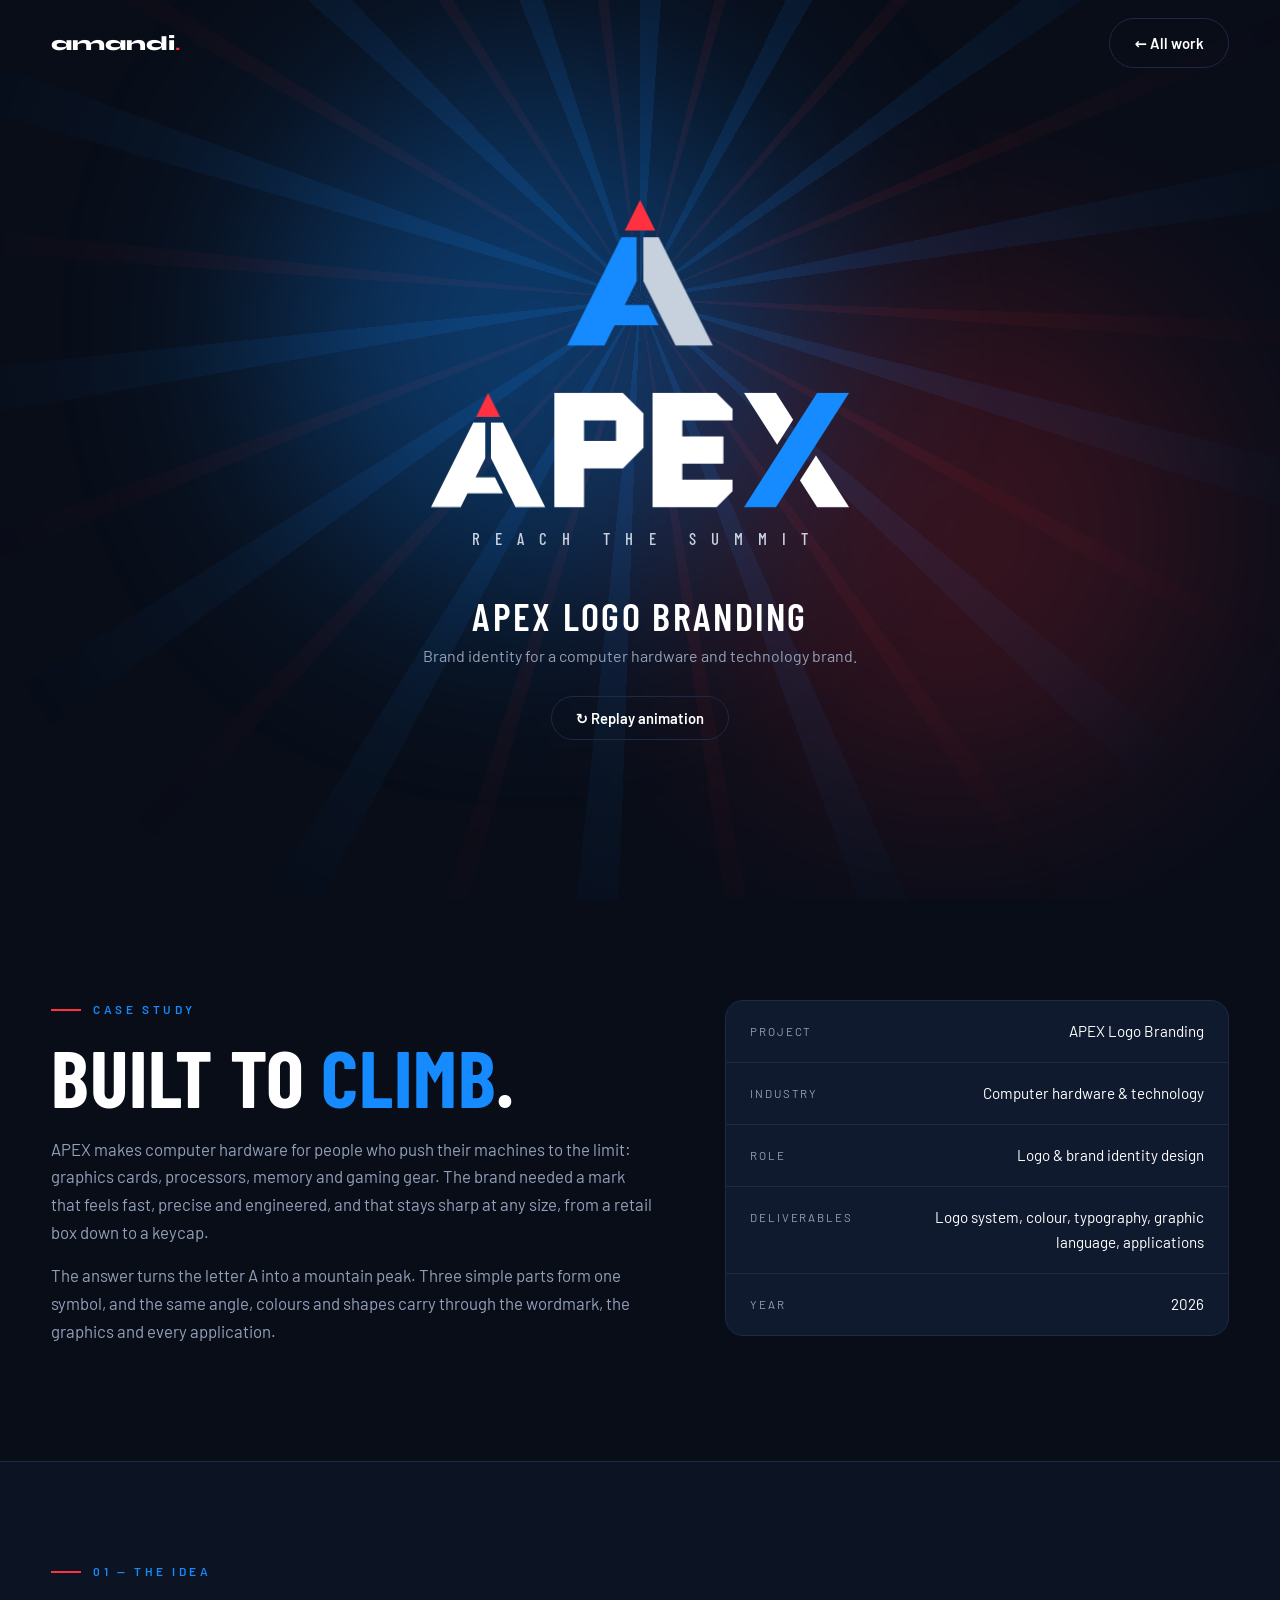
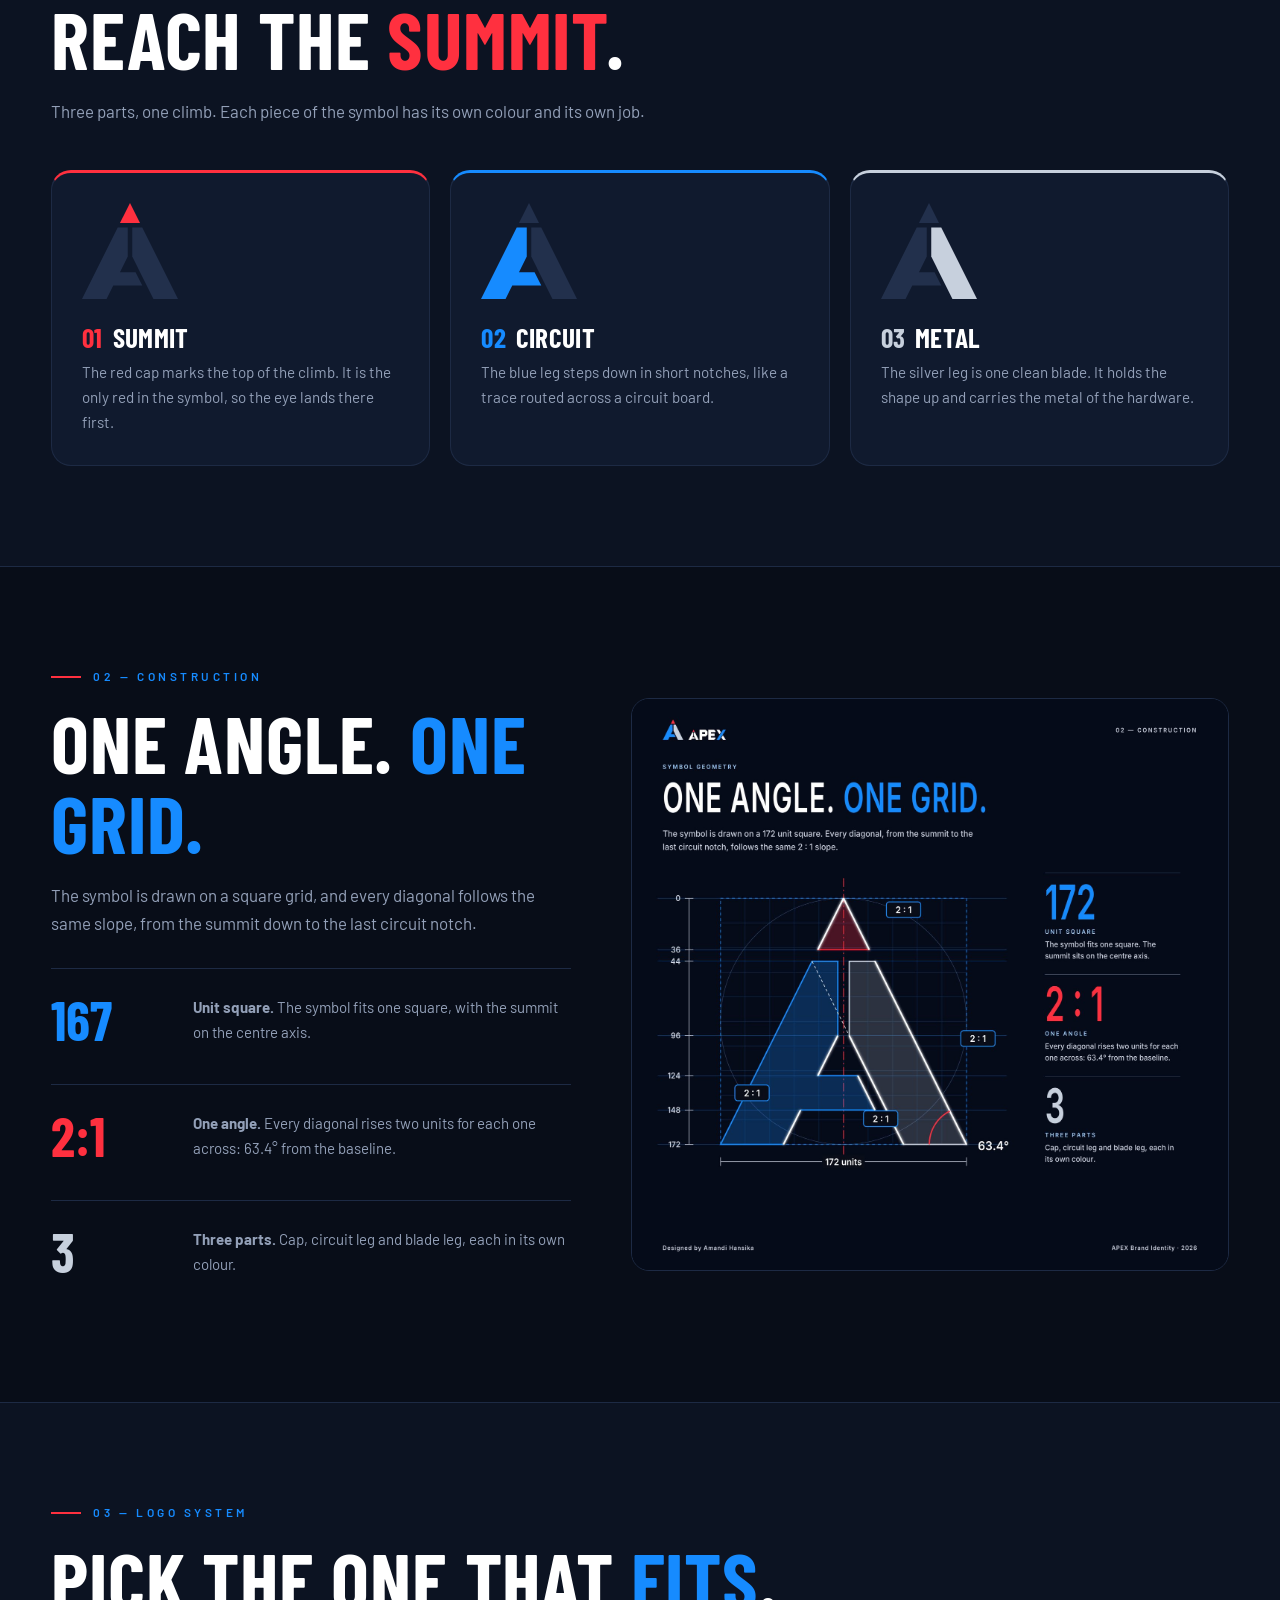
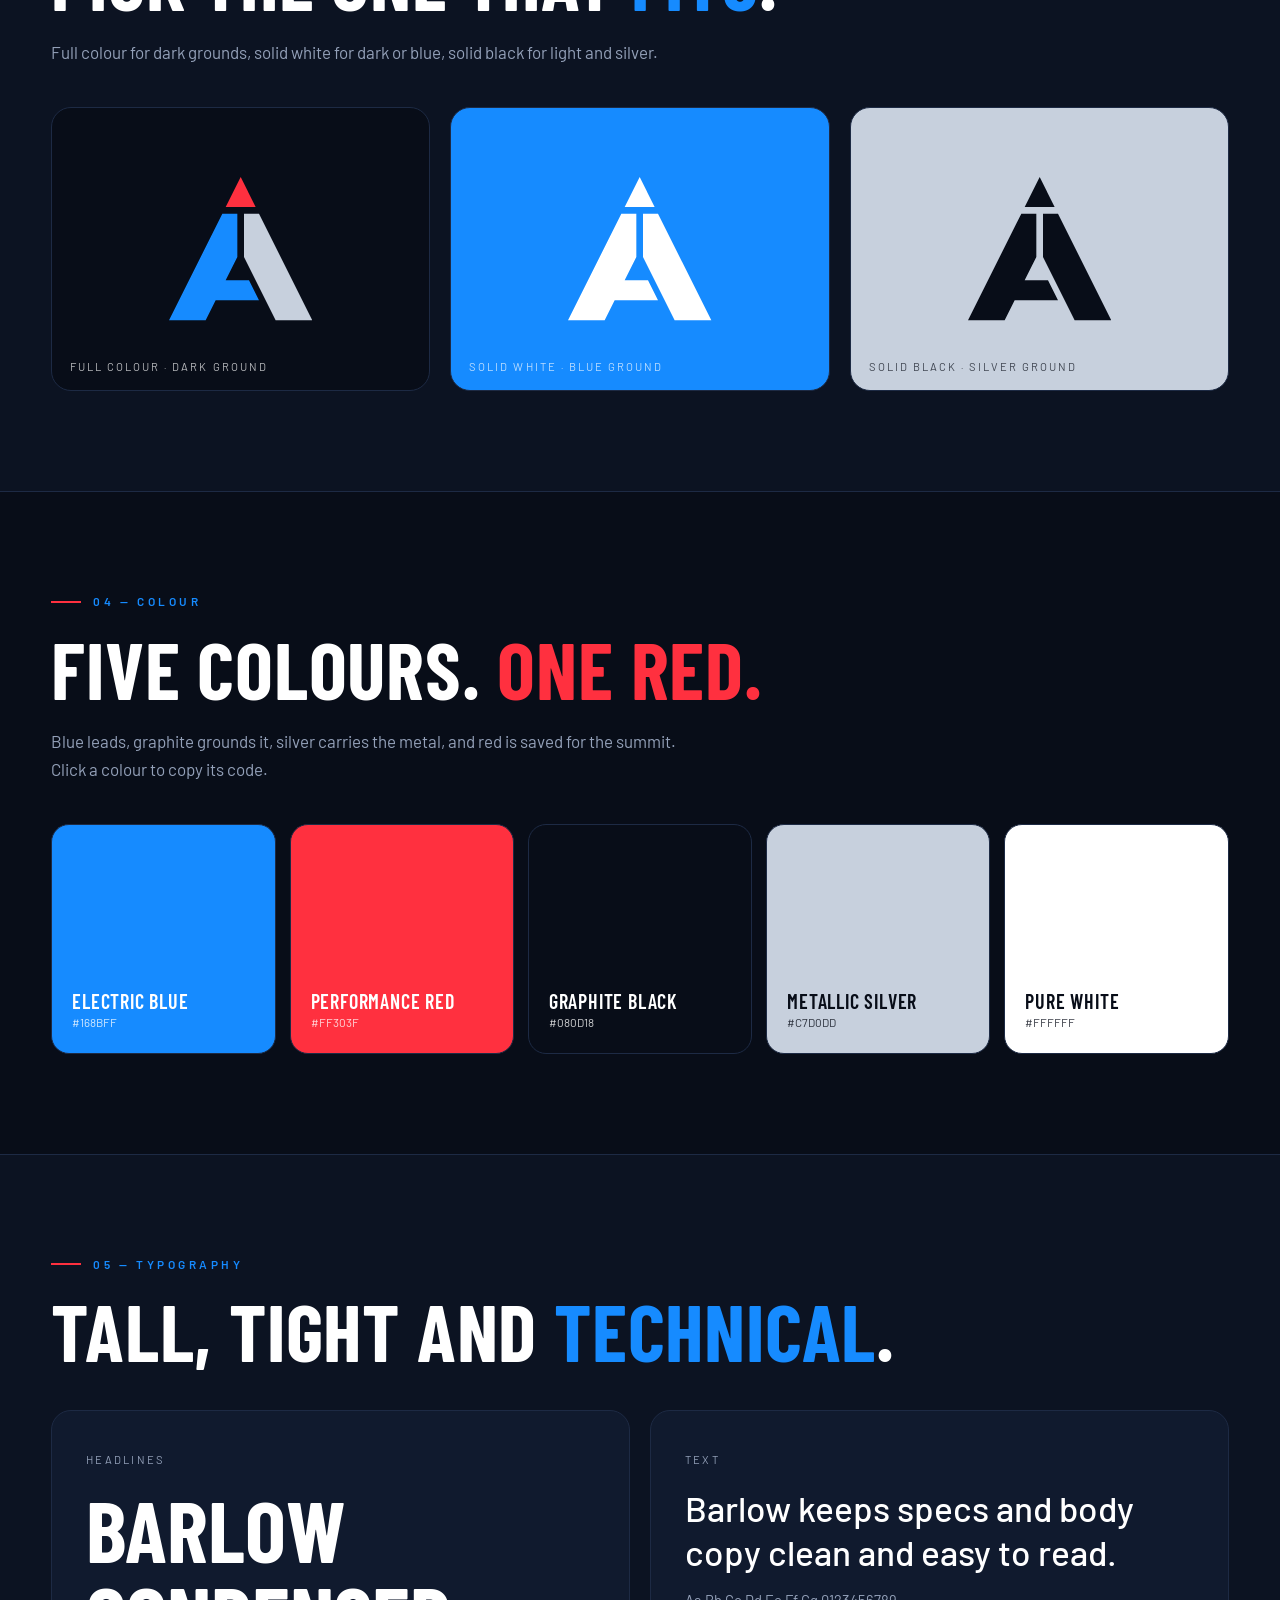
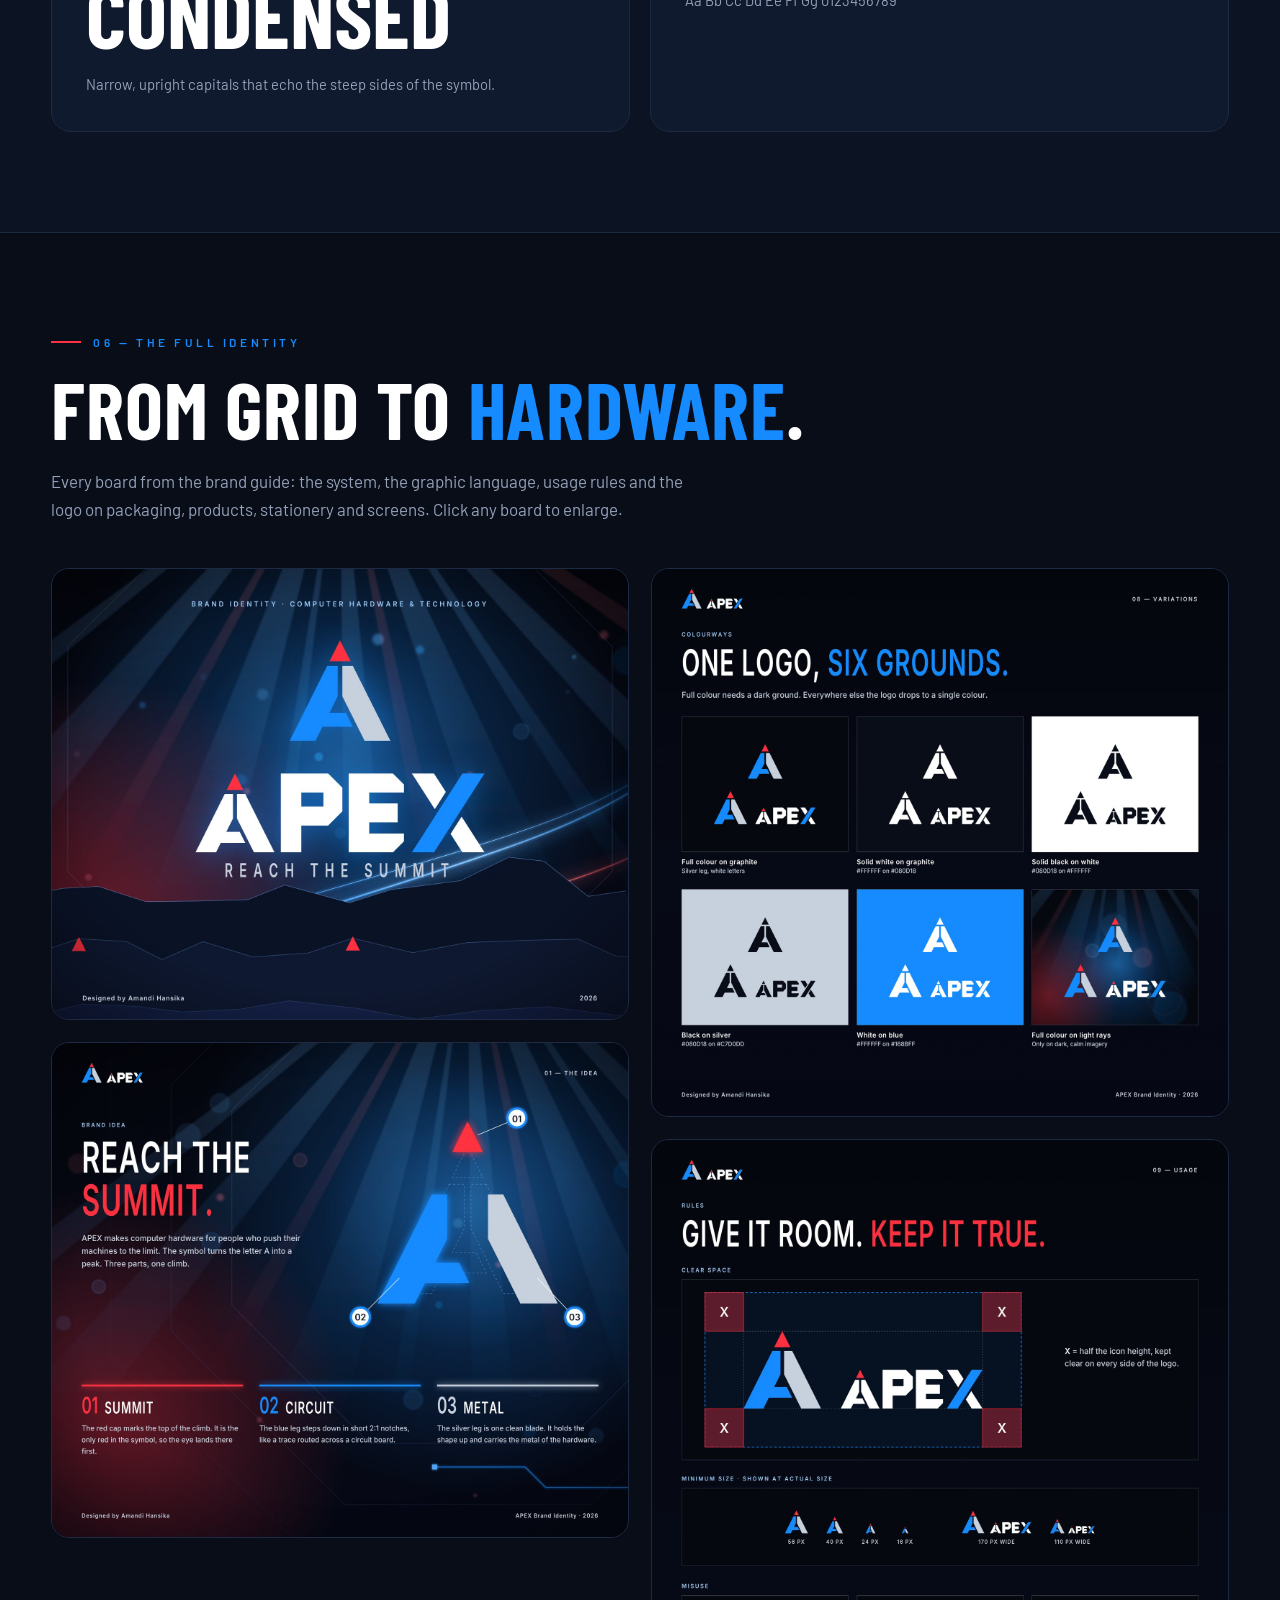
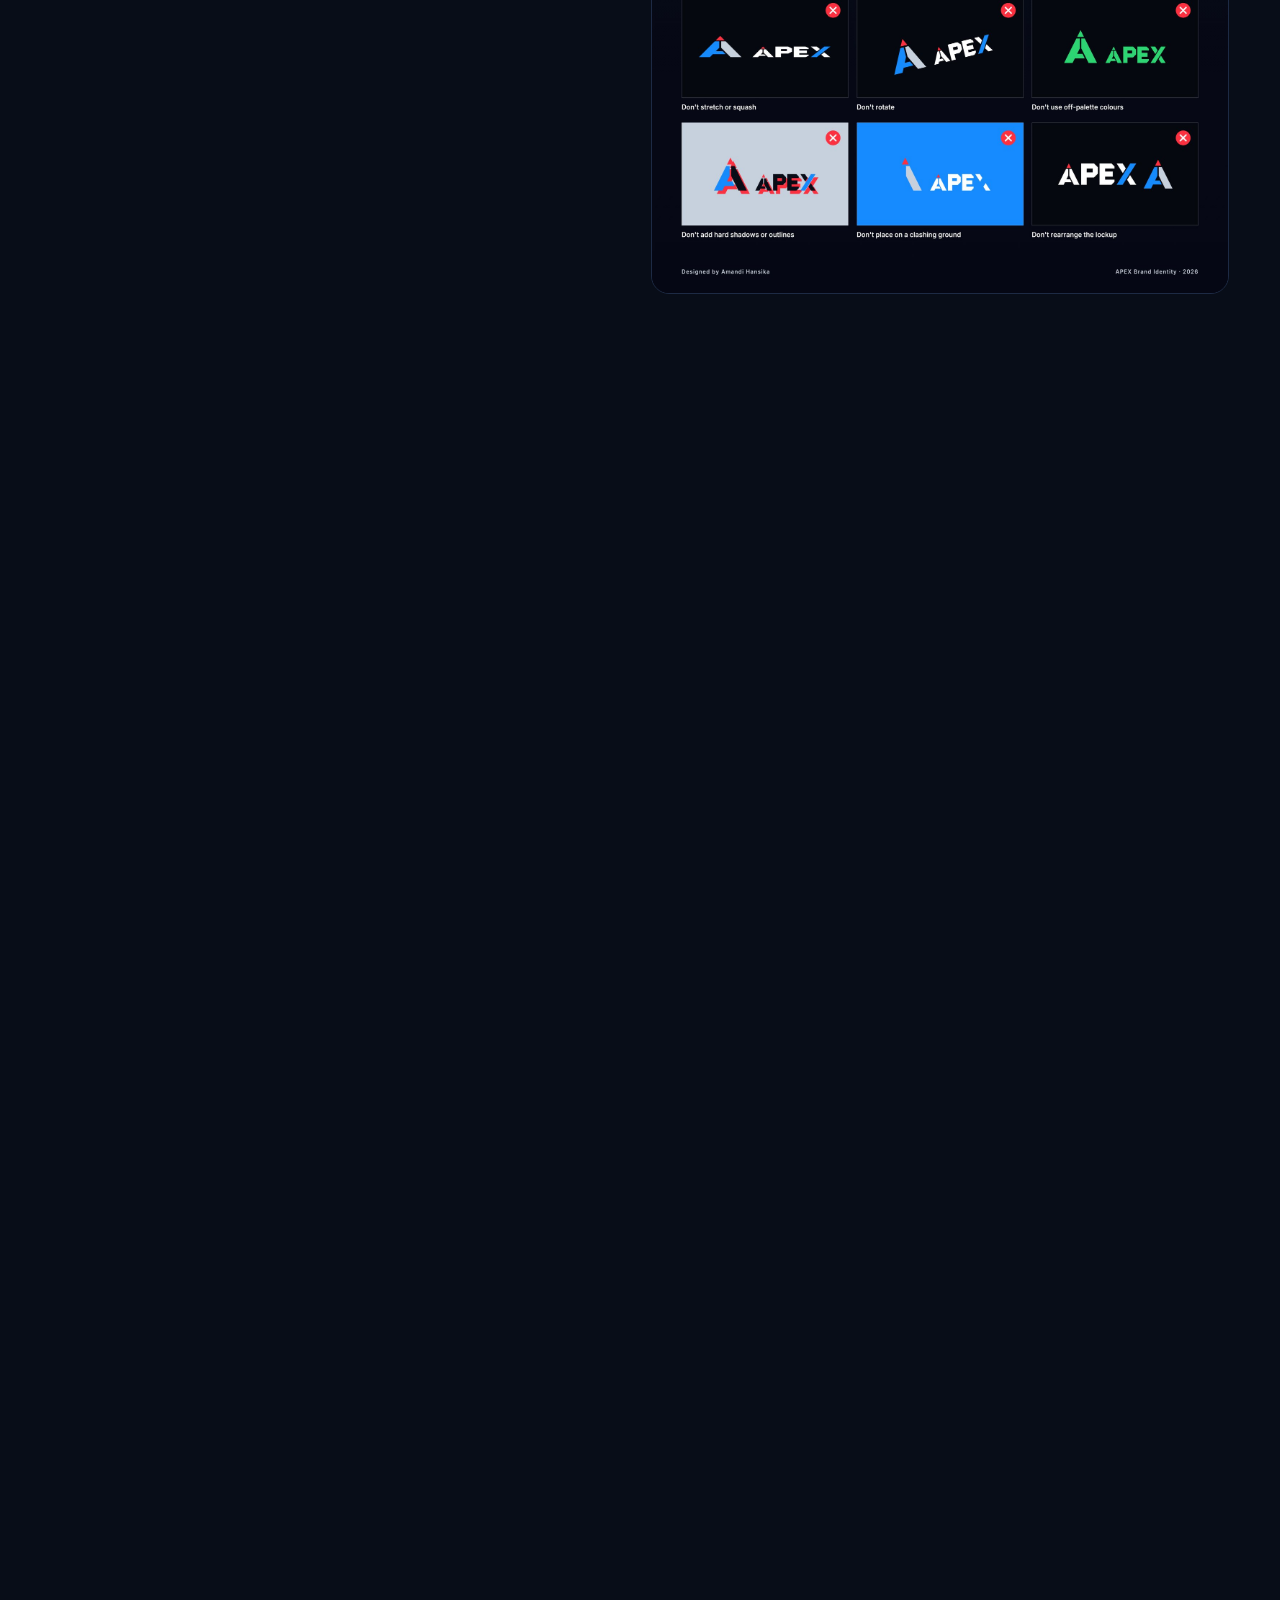
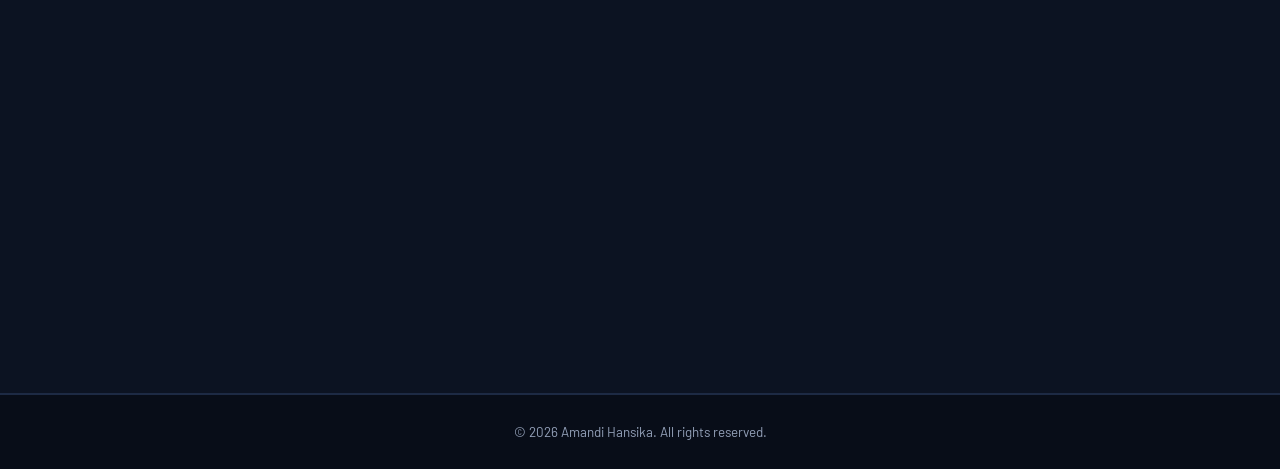
==== apex.html @ 42a1e065 "Add portfolio site with APEX Logo Branding case study Co-Authored-By: Claude Fable 5.2 <noreply@anth" ====
<!DOCTYPE html>
<html lang="en">
<head>
<meta charset="utf-8">
<meta name="viewport" content="width=device-width, initial-scale=1">
<title>APEX Logo Branding — Case Study | Amandi Hansika</title>
<meta name="description" content="Case study: APEX logo and brand identity for a computer hardware and technology brand, designed by Amandi Hansika.">
<link rel="preconnect" href="https://fonts.googleapis.com">
<link rel="preconnect" href="https://fonts.gstatic.com" crossorigin>
<link href="https://fonts.googleapis.com/css2?family=Barlow+Condensed:wght@500;600;700&family=Barlow:wght@400;500;600&family=Syne:wght@800&display=swap" rel="stylesheet">
<style>
:root{
  --bg:#080D18; --bg2:#0C1322; --card:#101A2E; --line:#1D2A44;
  --text:#FFFFFF; --muted:#93A0B8;
  --blue:#168BFF; --red:#FF303F; --silver:#C7D0DD;
  --display:'Barlow Condensed','Arial Narrow',system-ui,sans-serif;
  --body:'Barlow',system-ui,-apple-system,'Segoe UI',sans-serif;
}
*{box-sizing:border-box;margin:0;padding:0}
html{scroll-behavior:smooth}
body{background:var(--bg);color:var(--text);font-family:var(--body);line-height:1.65;overflow-x:hidden;-webkit-font-smoothing:antialiased}
a{color:inherit;text-decoration:none}
img{max-width:100%;display:block}
::selection{background:var(--blue);color:#fff}
.wrap{width:min(1180px,92%);margin-inline:auto}
section{padding:100px 0;position:relative}
h1,h2,h3{font-family:var(--display);line-height:1;text-transform:uppercase;letter-spacing:.01em;font-weight:700}
h2{font-size:clamp(2.6rem,6.4vw,5rem);margin-bottom:20px}
h2 b{color:var(--blue);font-weight:700} h2 b.r{color:var(--red)}
.eyebrow{font-size:.74rem;letter-spacing:.3em;text-transform:uppercase;color:var(--blue);font-weight:600;margin-bottom:16px;display:flex;gap:12px;align-items:center}
.eyebrow::before{content:"";width:30px;height:2px;background:var(--red)}
.lead{color:var(--muted);max-width:640px;font-size:1.06rem}
.rv{opacity:0;transform:translateY(44px);transition:opacity .9s ease,transform .9s cubic-bezier(.2,.8,.2,1)}
.rv.in{opacity:1;transform:none}

/* nav */
nav{position:fixed;top:0;left:0;right:0;z-index:50;padding:18px 0;transition:background .3s,border-color .3s;border-bottom:1px solid transparent}
nav.scrolled{background:rgba(8,13,24,.78);backdrop-filter:blur(14px);border-color:var(--line)}
nav .wrap{display:flex;justify-content:space-between;align-items:center}
.logo{font-family:'Syne',var(--display);font-weight:800;font-size:1.25rem}
.logo b{color:var(--red)}
.btn{display:inline-flex;align-items:center;gap:10px;padding:12px 24px;border-radius:999px;font-weight:600;font-size:.92rem;border:1px solid var(--line);transition:transform .25s,border-color .25s,background .25s;cursor:pointer;background:none;color:var(--text);font-family:inherit}
.btn:hover{transform:translateY(-3px);border-color:var(--blue)}
.btn.primary{background:var(--blue);border-color:var(--blue)}
#progress{position:fixed;top:0;left:0;height:3px;width:0;background:linear-gradient(90deg,var(--blue),var(--red));z-index:60}

/* hero */
.hero{position:relative;min-height:100vh;display:grid;place-items:center;text-align:center;overflow:hidden;padding:120px 0 80px}
.rays{position:absolute;inset:-20%;background:repeating-conic-gradient(from 0deg at 50% 38%,rgba(22,139,255,.16) 0deg 4deg,transparent 4deg 14deg,rgba(255,48,63,.10) 14deg 16deg,transparent 16deg 26deg);mask-image:radial-gradient(circle at 50% 38%,#000 0,transparent 62%);-webkit-mask-image:radial-gradient(circle at 50% 38%,#000 0,transparent 62%);animation:spin 90s linear infinite;transform-origin:50% 38%}
@keyframes spin{to{transform:rotate(360deg)}}
.glow{position:absolute;width:520px;height:520px;border-radius:50%;filter:blur(110px);opacity:.35}
.g1{background:var(--blue);top:8%;left:50%;transform:translateX(-70%)} .g2{background:var(--red);top:30%;left:50%;transform:translateX(10%);opacity:.18}
.hero .wrap{position:relative;z-index:2}
#logo{width:min(440px,78vw);height:auto;margin:0 auto 10px;overflow:visible;display:block}
#logo *{transform-box:fill-box}
.play .leg-b{animation:rise 1s cubic-bezier(.2,.8,.2,1) .15s both;transform-origin:50% 100%}
.play .leg-s{animation:rise 1s cubic-bezier(.2,.8,.2,1) .4s both;transform-origin:50% 100%}
.play .cap{animation:drop .9s cubic-bezier(.3,1.5,.5,1) 1.1s both,pulse 2.4s ease-in-out 2.4s infinite;transform-origin:50% 50%}
.play .ltr{animation:letter .7s cubic-bezier(.2,.8,.2,1) both}
.play .slash{animation:slash .7s cubic-bezier(.2,.8,.2,1) 2.3s both;transform-origin:50% 100%}
.play .wcap{animation:drop .7s cubic-bezier(.3,1.5,.5,1) 2.45s both;transform-origin:50% 50%}
@keyframes rise{from{transform:scaleY(0);opacity:0}to{transform:none;opacity:1}}
@keyframes drop{from{transform:translateY(-90px) scale(.3);opacity:0}to{transform:none;opacity:1}}
@keyframes pulse{50%{filter:drop-shadow(0 0 14px rgba(255,48,63,.95))}}
@keyframes letter{from{transform:translateY(46px);opacity:0}to{transform:none;opacity:1}}
@keyframes slash{from{transform:scaleY(0);opacity:0}to{transform:none;opacity:1}}
.tagline{font-family:var(--display);font-weight:500;letter-spacing:.9em;text-transform:uppercase;color:var(--silver);font-size:clamp(.8rem,1.6vw,1.05rem);opacity:0;margin:18px 0 44px;padding-left:.9em}
.play ~ .tagline{animation:tag 1.4s ease 2.7s both}
@keyframes tag{from{opacity:0;letter-spacing:.2em}to{opacity:1;letter-spacing:.9em}}
.hero h1{font-size:clamp(1.6rem,3.4vw,2.4rem);font-weight:600;letter-spacing:.06em}
.hero p{color:var(--muted);margin:8px auto 26px;max-width:520px}

/* overview */
.over{display:grid;grid-template-columns:1.2fr 1fr;gap:70px;align-items:start}
.over p{color:var(--muted);margin-bottom:16px;font-size:1.05rem}
.meta{border:1px solid var(--line);border-radius:18px;background:var(--card);overflow:hidden}
.meta div{display:flex;justify-content:space-between;gap:20px;padding:18px 24px;border-bottom:1px solid var(--line);font-size:.95rem}
.meta div:last-child{border:0}
.meta span:first-child{color:var(--muted);text-transform:uppercase;letter-spacing:.16em;font-size:.72rem;padding-top:3px}
.meta span:last-child{text-align:right}

/* idea */
.band{background:var(--bg2);border-block:1px solid var(--line)}
.three{display:grid;grid-template-columns:repeat(3,1fr);gap:20px;margin-top:44px}
.part{padding:30px;border-radius:20px;border:1px solid var(--line);background:var(--card);border-top:3px solid var(--c);transition:transform .35s}
.part:hover{transform:translateY(-8px)}
.part svg{width:96px;height:96px;margin-bottom:18px}
.part svg path{fill:#22304C;transition:fill .4s}
.part svg path.hot{fill:var(--c)}
.part:hover svg path.hot{filter:drop-shadow(0 0 10px var(--c))}
.part h3{font-size:1.7rem;margin-bottom:8px}
.part h3 i{font-style:normal;color:var(--c);margin-right:10px}
.part p{color:var(--muted);font-size:.95rem}

/* construction */
.split{display:grid;grid-template-columns:1fr 1.15fr;gap:60px;align-items:center}
.nums{display:grid;gap:14px;margin-top:30px}
.num{display:flex;gap:22px;align-items:center;padding:18px 0;border-top:1px solid var(--line)}
.num b{font:700 3.4rem var(--display);min-width:120px;color:var(--blue)}
.num:nth-child(2) b{color:var(--red)} .num:nth-child(3) b{color:var(--silver)}
.num span{color:var(--muted);font-size:.94rem}
.shot{border-radius:18px;overflow:hidden;border:1px solid var(--line);cursor:zoom-in;background:var(--card)}
.shot img{width:100%;transition:transform .8s cubic-bezier(.2,.8,.2,1)}
.shot:hover img{transform:scale(1.04)}

/* colour */
.swatches{display:grid;grid-template-columns:repeat(5,1fr);gap:14px;margin-top:40px}
.sw{border-radius:18px;height:230px;padding:20px;display:flex;flex-direction:column;justify-content:flex-end;cursor:pointer;border:1px solid var(--line);transition:transform .35s,flex .35s;font-size:.88rem;position:relative}
.sw:hover{transform:translateY(-10px)}
.sw b{font:600 1.25rem var(--display);text-transform:uppercase;letter-spacing:.04em}
.sw small{opacity:.8}
.sw em{position:absolute;top:16px;right:16px;font-style:normal;font-size:.7rem;letter-spacing:.14em;text-transform:uppercase;opacity:0;transition:opacity .25s}
.sw:hover em{opacity:.85}

/* type */
.type{display:grid;grid-template-columns:1fr 1fr;gap:20px;margin-top:40px}
.tcard{padding:34px;border:1px solid var(--line);border-radius:20px;background:var(--card)}
.tcard small{color:var(--muted);letter-spacing:.2em;text-transform:uppercase;font-size:.7rem}
.tcard .big{font:700 clamp(3rem,7vw,5.4rem)/1 var(--display);text-transform:uppercase;margin:14px 0}
.tcard .big2{font:500 clamp(1.5rem,3vw,2.2rem)/1.25 var(--body);margin:14px 0}
.tcard p{color:var(--muted);font-size:.92rem}

/* lockups */
.locks{display:grid;grid-template-columns:repeat(3,1fr);gap:20px;margin-top:40px}
.lock{border-radius:20px;aspect-ratio:4/3;display:grid;place-items:center;border:1px solid var(--line);position:relative;overflow:hidden}
.lock svg{width:58%;transition:transform .5s cubic-bezier(.2,.8,.2,1)}
.lock:hover svg{transform:scale(1.1)}
.lock span{position:absolute;left:18px;bottom:14px;font-size:.7rem;letter-spacing:.18em;text-transform:uppercase;opacity:.7}

/* boards */
.boards{columns:2;column-gap:22px;margin-top:44px}
.boards .shot{break-inside:avoid;margin-bottom:22px;position:relative}
.boards .shot span{position:absolute;left:14px;top:14px;background:rgba(8,13,24,.8);backdrop-filter:blur(6px);padding:6px 12px;border-radius:99px;font-size:.68rem;letter-spacing:.16em;text-transform:uppercase;opacity:0;transition:opacity .3s}
.boards .shot:hover span{opacity:1}

/* next */
.next{text-align:center}
.next h2{font-size:clamp(3rem,9vw,7rem)}
footer{border-top:1px solid var(--line);padding:26px 0;color:var(--muted);font-size:.84rem;text-align:center}

#lb{position:fixed;inset:0;background:rgba(4,7,14,.95);z-index:80;display:none;overflow:auto;padding:70px 4vw 40px;cursor:zoom-out}
#lb.open{display:block;animation:fade .3s}
@keyframes fade{from{opacity:0}}
#lb img{margin:0 auto;max-width:min(1300px,100%);border-radius:12px}
#lb button{position:fixed;top:18px;right:26px;font-size:2rem;background:none;border:0;color:#fff;cursor:pointer}

@media (max-width:900px){
  section{padding:76px 0}
  .over,.split{grid-template-columns:1fr;gap:40px}
  .three,.locks{grid-template-columns:1fr}
  .swatches{grid-template-columns:repeat(2,1fr)} .sw{height:150px}
  .type{grid-template-columns:1fr}
  .boards{columns:1}
}
@media (prefers-reduced-motion:reduce){
  *,*::before,*::after{animation:none!important;transition:none!important}
  .rv,.tagline{opacity:1;transform:none}
}
</style>
</head>
<body>
<div id="progress"></div>
<nav id="nav"><div class="wrap">
  <a href="index.html" class="logo">amandi<b>.</b></a>
  <a href="index.html#work" class="btn">← All work</a>
</div></nav>

<header class="hero">
  <div class="rays"></div><div class="glow g1"></div><div class="glow g2"></div>
  <div class="wrap">
    <svg id="logo" class="play" viewBox="0 0 520 363" role="img" aria-label="APEX logo">
      <g transform="translate(160 -14)">
        <path class="leg-b" fill="#168BFF" d="M78 58 L96 58 L96 110 L82 138 L110 138 L122 162 L70 162 L58 186 L14 186 Z"/>
        <path class="leg-s" fill="#C7D0DD" d="M122 58 L104 58 L104 110 L142 186 L186 186 Z"/>
        <path class="cap" fill="#FF303F" d="M100 14 L118 50 L82 50 Z"/>
      </g>
      <g transform="translate(12.95 228) scale(1.35)" fill="#fff">
        <path class="ltr" style="animation-delay:1.6s" d="M37 26 L47.5 26 L47.5 57 L39 74 L56 74 L63 88 L32 88 L26 100 L0 100 Z M63 26 L52.5 26 L52.5 57 L74 100 L100 100 Z"/>
        <path class="ltr" style="animation-delay:1.75s" fill-rule="evenodd" d="M108 0 H168 L186 18 V48 L168 66 H134 V100 H108 Z M134 24 H162 V42 H134 Z"/>
        <path class="ltr" style="animation-delay:1.9s" d="M194 0 H250 L264 14 V24 H220 V38 H256 V62 H220 V76 H264 V86 L250 100 H194 Z"/>
        <path class="ltr" style="animation-delay:2.05s" d="M274 0 H302 L317 23.4 L303 45.3 Z M337 54.7 L366 100 H338 L323 76.6 Z"/>
        <path class="slash" fill="#168BFF" d="M338 0 H366 L302 100 H274 Z"/>
        <path class="wcap" fill="#FF303F" d="M50 0 L60.5 21 L39.5 21 Z"/>
      </g>
    </svg>
    <div class="tagline">Reach the summit</div>
    <h1>APEX Logo Branding</h1>
    <p>Brand identity for a computer hardware and technology brand.</p>
    <button class="btn" id="replay">↻ Replay animation</button>
  </div>
</header>

<section>
  <div class="wrap over">
    <div class="rv">
      <div class="eyebrow">Case study</div>
      <h2>Built to <b>climb</b>.</h2>
      <p>APEX makes computer hardware for people who push their machines to the limit: graphics cards, processors, memory and gaming gear. The brand needed a mark that feels fast, precise and engineered, and that stays sharp at any size, from a retail box down to a keycap.</p>
      <p>The answer turns the letter A into a mountain peak. Three simple parts form one symbol, and the same angle, colours and shapes carry through the wordmark, the graphics and every application.</p>
    </div>
    <div class="meta rv">
      <div><span>Project</span><span>APEX Logo Branding</span></div>
      <div><span>Industry</span><span>Computer hardware &amp; technology</span></div>
      <div><span>Role</span><span>Logo &amp; brand identity design</span></div>
      <div><span>Deliverables</span><span>Logo system, colour, typography, graphic language, applications</span></div>
      <div><span>Year</span><span>2026</span></div>
    </div>
  </div>
</section>

<section class="band">
  <div class="wrap">
    <div class="rv">
      <div class="eyebrow">01 — The idea</div>
      <h2>Reach the <b class="r">summit</b>.</h2>
      <p class="lead">Three parts, one climb. Each piece of the symbol has its own colour and its own job.</p>
    </div>
    <div class="three" id="parts"></div>
  </div>
</section>

<section>
  <div class="wrap split">
    <div class="rv">
      <div class="eyebrow">02 — Construction</div>
      <h2>One angle. <b>One grid.</b></h2>
      <p class="lead">The symbol is drawn on a square grid, and every diagonal follows the same slope, from the summit down to the last circuit notch.</p>
      <div class="nums">
        <div class="num"><b data-count="172">0</b><span><strong>Unit square.</strong> The symbol fits one square, with the summit on the centre axis.</span></div>
        <div class="num"><b>2:1</b><span><strong>One angle.</strong> Every diagonal rises two units for each one across: 63.4° from the baseline.</span></div>
        <div class="num"><b data-count="3">0</b><span><strong>Three parts.</strong> Cap, circuit leg and blade leg, each in its own colour.</span></div>
      </div>
    </div>
    <div class="shot rv"><img src="images/apex/02_construction.jpg" alt="APEX symbol construction grid" loading="lazy"></div>
  </div>
</section>

<section class="band">
  <div class="wrap">
    <div class="rv">
      <div class="eyebrow">03 — Logo system</div>
      <h2>Pick the one that <b>fits</b>.</h2>
      <p class="lead">Full colour for dark grounds, solid white for dark or blue, solid black for light and silver.</p>
    </div>
    <div class="locks" id="locks"></div>
  </div>
</section>

<section>
  <div class="wrap">
    <div class="rv">
      <div class="eyebrow">04 — Colour</div>
      <h2>Five colours. <b class="r">One red.</b></h2>
      <p class="lead">Blue leads, graphite grounds it, silver carries the metal, and red is saved for the summit. Click a colour to copy its code.</p>
    </div>
    <div class="swatches rv" id="sw"></div>
  </div>
</section>

<section class="band">
  <div class="wrap">
    <div class="rv">
      <div class="eyebrow">05 — Typography</div>
      <h2>Tall, tight and <b>technical</b>.</h2>
    </div>
    <div class="type">
      <div class="tcard rv"><small>Headlines</small><div class="big">Barlow Condensed</div><p>Narrow, upright capitals that echo the steep sides of the symbol.</p></div>
      <div class="tcard rv"><small>Text</small><div class="big2">Barlow keeps specs and body copy clean and easy to read.</div><p>Aa Bb Cc Dd Ee Ff Gg 0123456789</p></div>
    </div>
  </div>
</section>

<section>
  <div class="wrap">
    <div class="rv">
      <div class="eyebrow">06 — The full identity</div>
      <h2>From grid to <b>hardware</b>.</h2>
      <p class="lead">Every board from the brand guide: the system, the graphic language, usage rules and the logo on packaging, products, stationery and screens. Click any board to enlarge.</p>
    </div>
    <div class="boards" id="boards"></div>
  </div>
</section>

<section class="next band">
  <div class="wrap rv">
    <div class="eyebrow" style="justify-content:center">Thanks for looking</div>
    <h2>See more <b>work</b>.</h2>
    <a class="btn primary" href="index.html#work" style="margin-top:14px">← Back to all projects</a>
  </div>
</section>
<footer>© <span id="yr"></span> Amandi Hansika. All rights reserved.</footer>

<div id="lb"><button aria-label="Close">×</button><img alt=""></div>

<script>
const $=s=>document.querySelector(s), $$=s=>[...document.querySelectorAll(s)];
const reduce=matchMedia('(prefers-reduced-motion: reduce)').matches;
const CAP="M100 14 L118 50 L82 50 Z", LEGB="M78 58 L96 58 L96 110 L82 138 L110 138 L122 162 L70 162 L58 186 L14 186 Z", LEGS="M122 58 L104 58 L104 110 L142 186 L186 186 Z";
const icon=(a,b,c)=>`<svg viewBox="14 14 172 172"><path fill="${a}" d="${CAP}"/><path fill="${b}" d="${LEGB}"/><path fill="${c}" d="${LEGS}"/></svg>`;

/* replay */
$('#replay').onclick=()=>{const l=$('#logo');l.classList.remove('play');void l.getBoundingClientRect();l.classList.add('play')};

/* idea parts */
const PARTS=[["01","Summit","#FF303F",0,"The red cap marks the top of the climb. It is the only red in the symbol, so the eye lands there first."],
             ["02","Circuit","#168BFF",1,"The blue leg steps down in short notches, like a trace routed across a circuit board."],
             ["03","Metal","#C7D0DD",2,"The silver leg is one clean blade. It holds the shape up and carries the metal of the hardware."]];
$('#parts').innerHTML=PARTS.map(([n,t,c,h,d],i)=>`<div class="part rv" style="--c:${c};transition-delay:${i*100}ms">
  <svg viewBox="14 14 172 172"><path class="${h==0?'hot':''}" d="${CAP}"/><path class="${h==1?'hot':''}" d="${LEGB}"/><path class="${h==2?'hot':''}" d="${LEGS}"/></svg>
  <h3><i>${n}</i>${t}</h3><p>${d}</p></div>`).join('');

/* lockups */
$('#locks').innerHTML=[["#080D18","Full colour · dark ground","#fff",icon("#FF303F","#168BFF","#C7D0DD")],
  ["#168BFF","Solid white · blue ground","#fff",icon("#fff","#fff","#fff")],
  ["#C7D0DD","Solid black · silver ground","#080D18",icon("#080D18","#080D18","#080D18")]]
  .map(([bg,l,fg,s],i)=>`<div class="lock rv" style="background:${bg};color:${fg};transition-delay:${i*100}ms">${s.replace('<svg','<svg style="width:38%"')}<span>${l}</span></div>`).join('');

/* swatches */
const SW=[["Electric Blue","#168BFF","#fff"],["Performance Red","#FF303F","#fff"],["Graphite Black","#080D18","#fff"],["Metallic Silver","#C7D0DD","#080D18"],["Pure White","#FFFFFF","#080D18"]];
$('#sw').innerHTML=SW.map(([n,h,f])=>`<div class="sw" data-hex="${h}" style="background:${h};color:${f}"><em>Copy</em><b>${n}</b><small>${h}</small></div>`).join('');
$$('.sw').forEach(s=>s.onclick=()=>{const e=s.querySelector('em');try{navigator.clipboard.writeText(s.dataset.hex)}catch(_){}e.textContent='Copied';setTimeout(()=>e.textContent='Copy',1200)});

/* boards */
const BOARDS=[["00_cover","Cover"],["01_idea","The idea"],["03_system","Logo system"],["04_wordmark","Wordmark"],["05_colour","Colour"],["06_typography","Typography"],["07_graphics","Graphic language"],["08_variations","Variations"],["09_usage","Usage"],["10_product","On the hardware"],["11_stationery_digital","Stationery & digital"],["sheet","Logo sheet"],["12_closing","Closing"]];
$('#boards').innerHTML=BOARDS.map(([f,t])=>`<div class="shot rv"><span>${t}</span><img src="images/apex/${f}.jpg" alt="APEX brand board: ${t}" loading="lazy"></div>`).join('');

/* lightbox */
const lb=$('#lb');
$$('.shot').forEach(s=>s.onclick=()=>{lb.querySelector('img').src=s.querySelector('img').src;lb.classList.add('open');lb.scrollTop=0});
lb.onclick=()=>lb.classList.remove('open');
addEventListener('keydown',e=>{if(e.key==='Escape')lb.classList.remove('open')});

/* reveal + counters */
const io=new IntersectionObserver(es=>es.forEach(e=>{if(!e.isIntersecting)return;e.target.classList.add('in');
  e.target.querySelectorAll('[data-count]').forEach(b=>{const n=+b.dataset.count;if(reduce){b.textContent=n;return}let s=null;
    requestAnimationFrame(function st(ts){s??=ts;const k=Math.min((ts-s)/1400,1);b.textContent=Math.round(n*(1-Math.pow(1-k,3)));if(k<1)requestAnimationFrame(st)})});
  io.unobserve(e.target)}),{threshold:.12});
$$('.rv').forEach(e=>io.observe(e));

/* nav + progress */
addEventListener('scroll',()=>{$('#nav').classList.toggle('scrolled',scrollY>40);
  $('#progress').style.width=(scrollY/(document.documentElement.scrollHeight-innerHeight)*100)+'%'},{passive:true});
$('#yr').textContent=new Date().getFullYear();
</script>
</body>
</html>
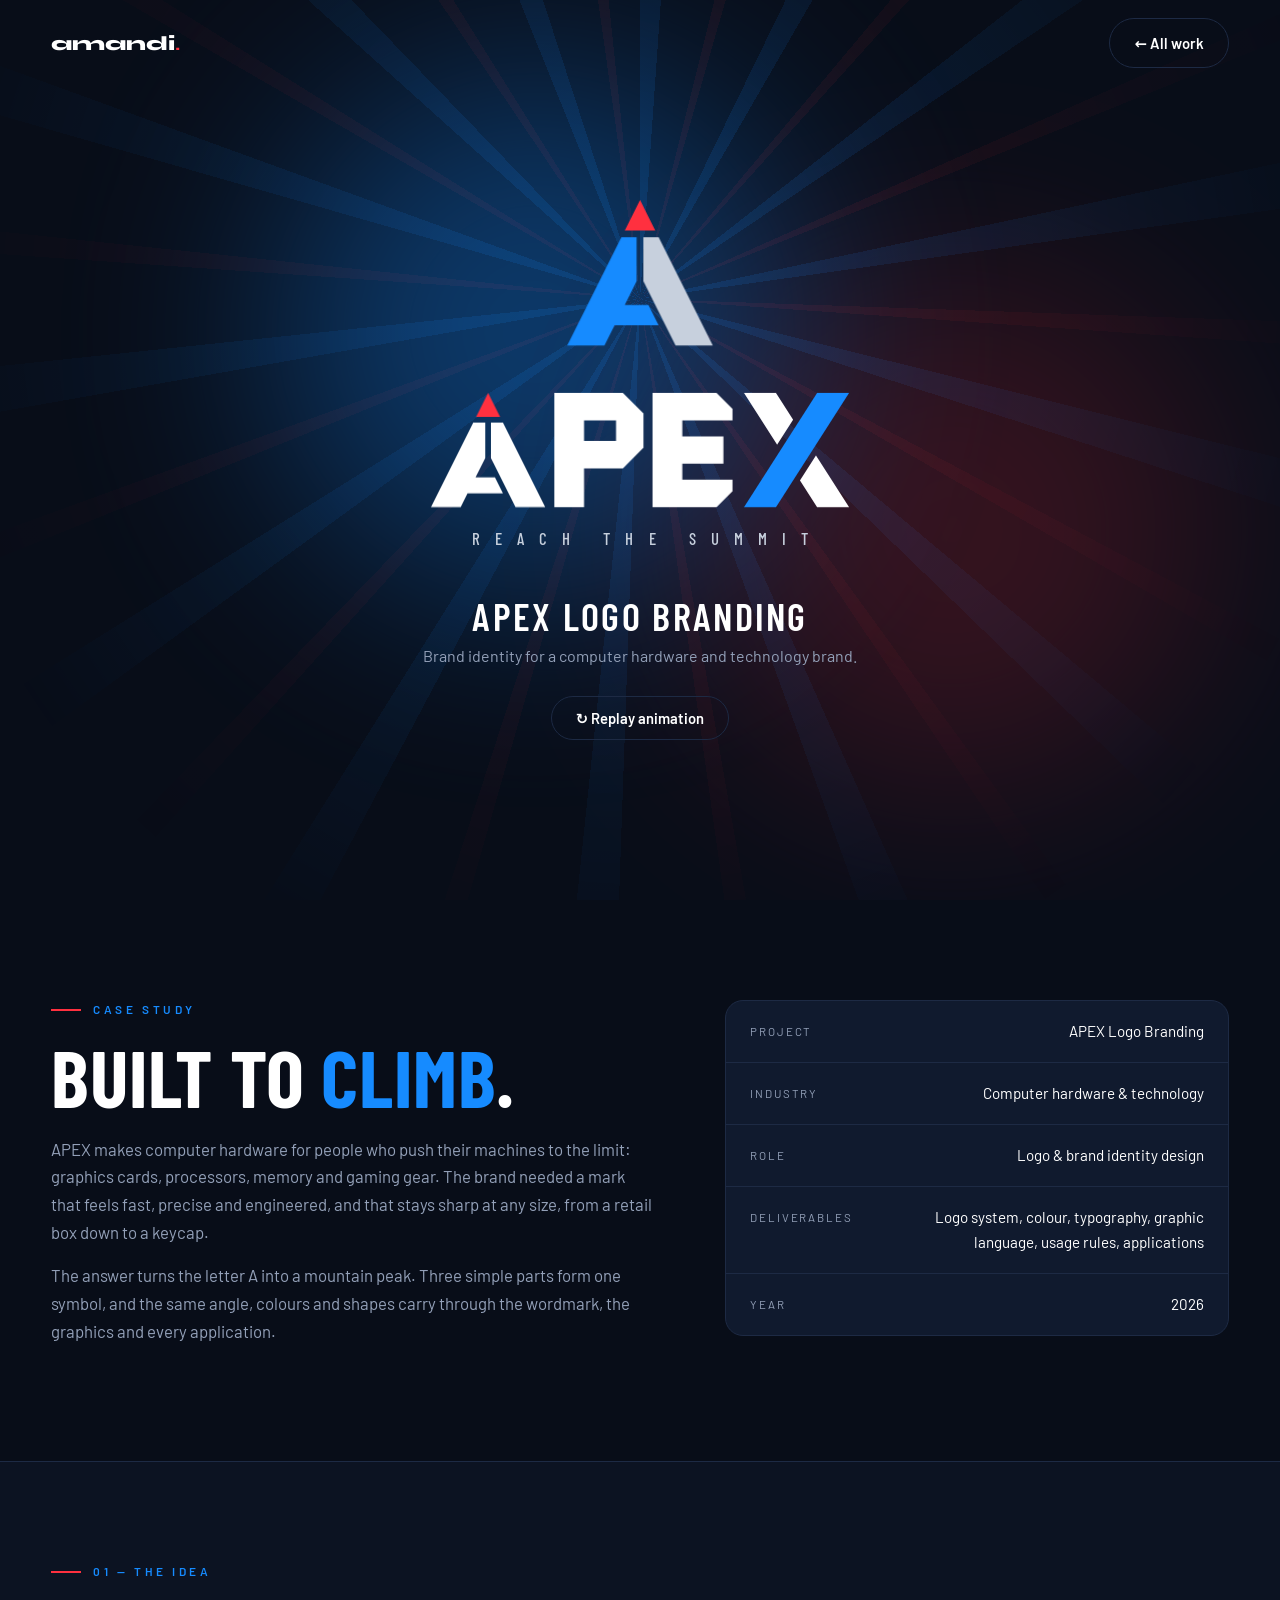
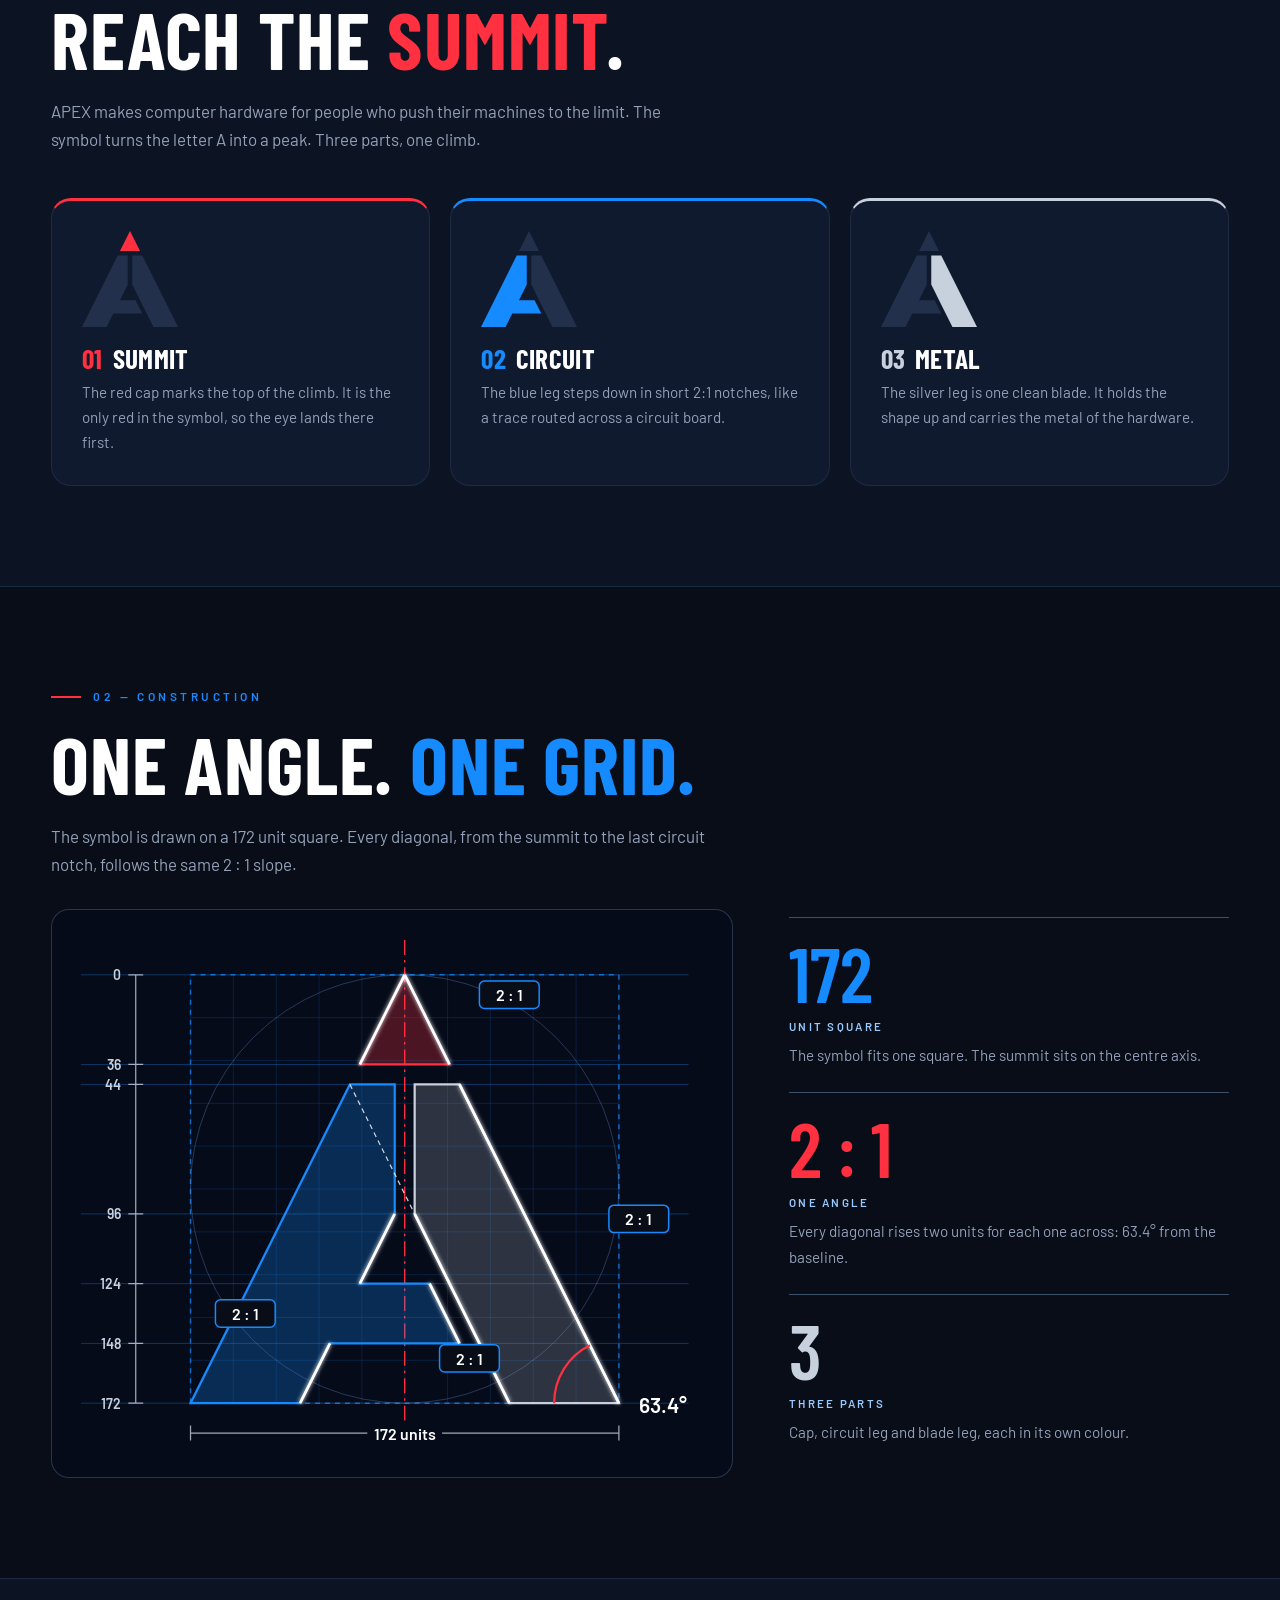
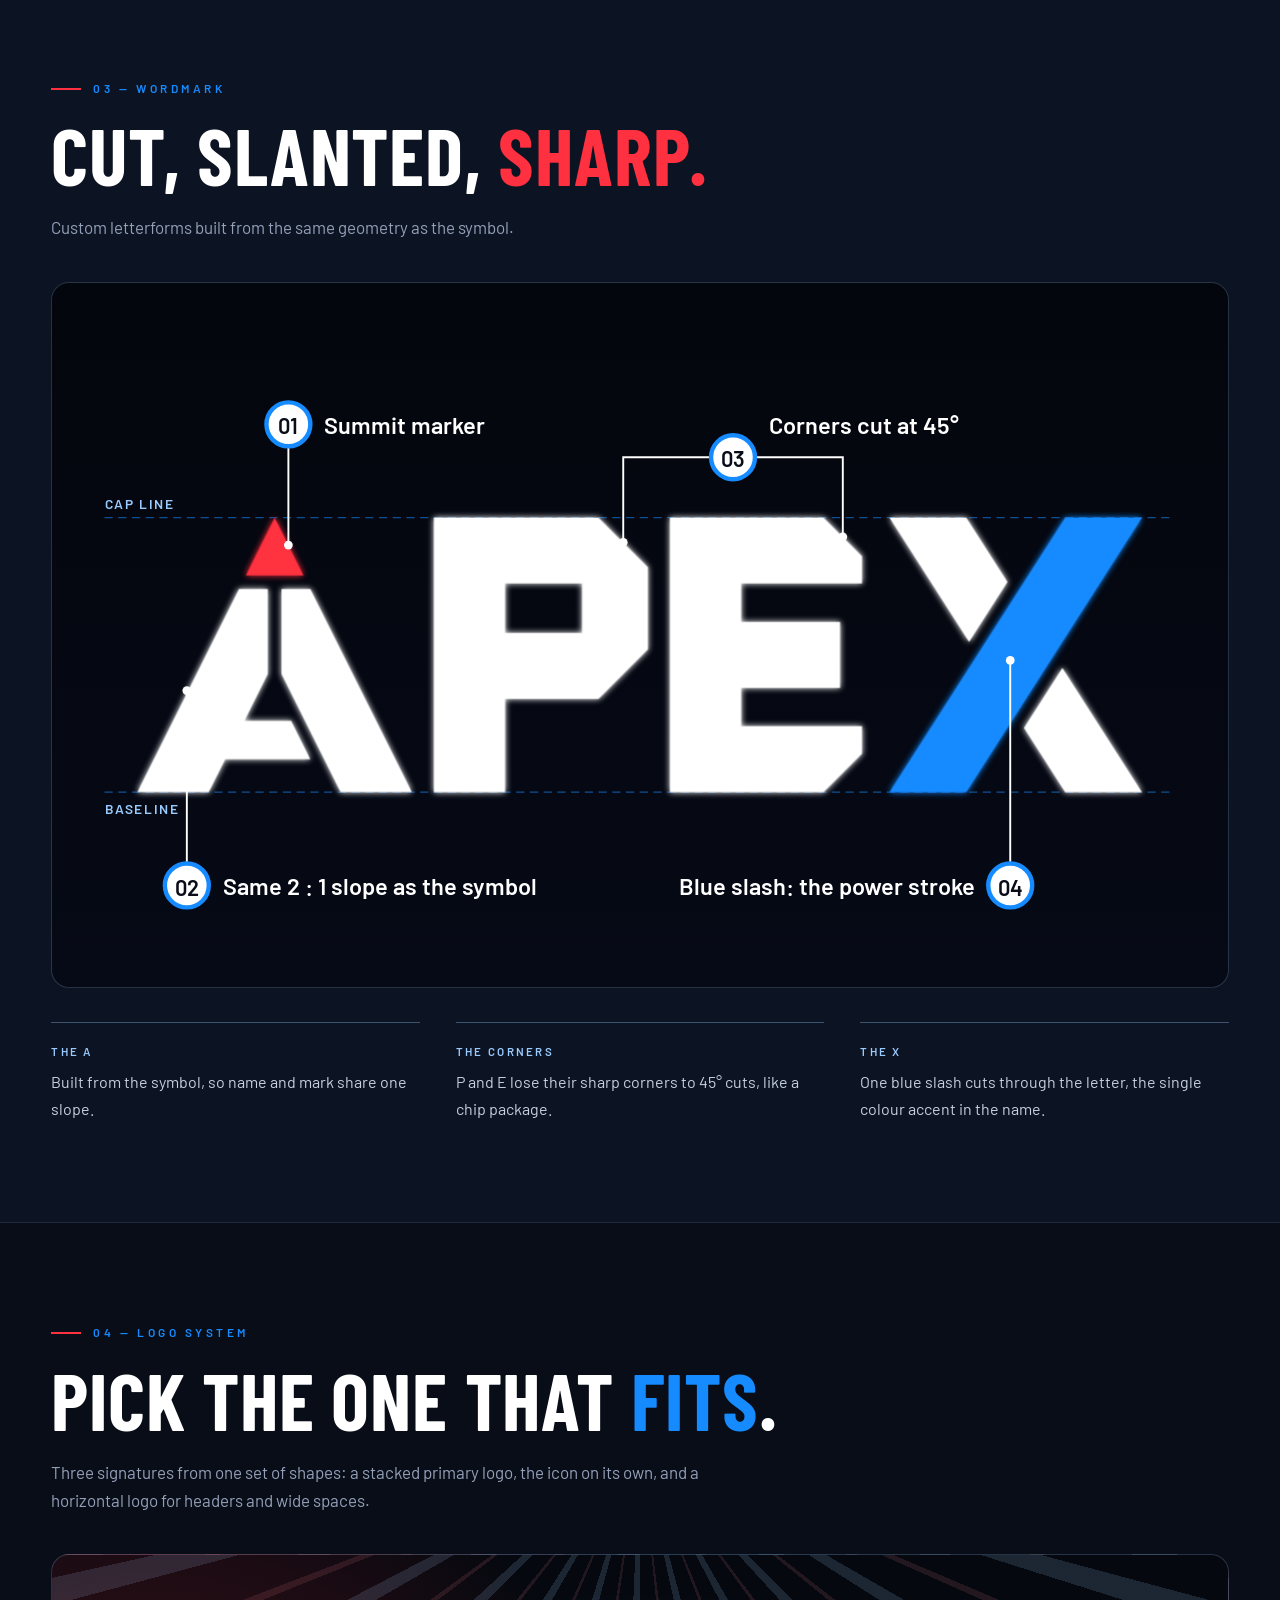
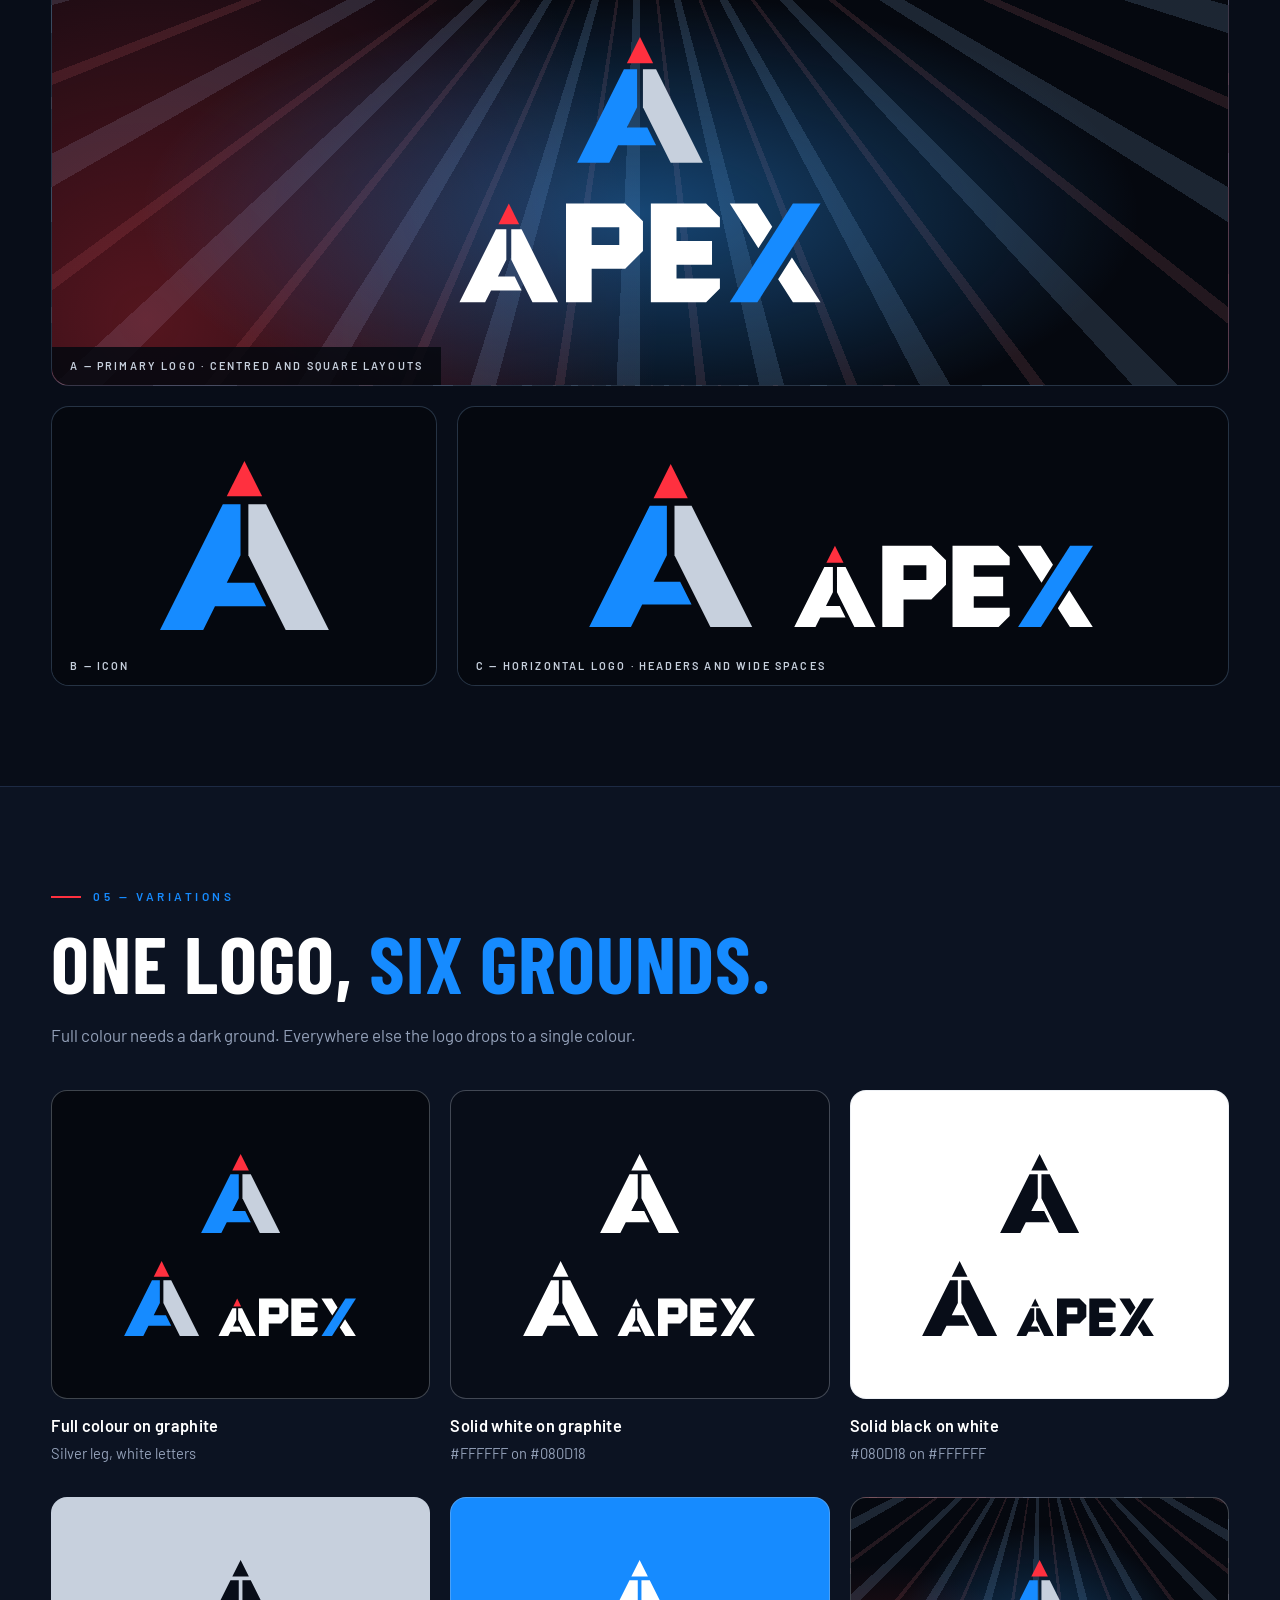
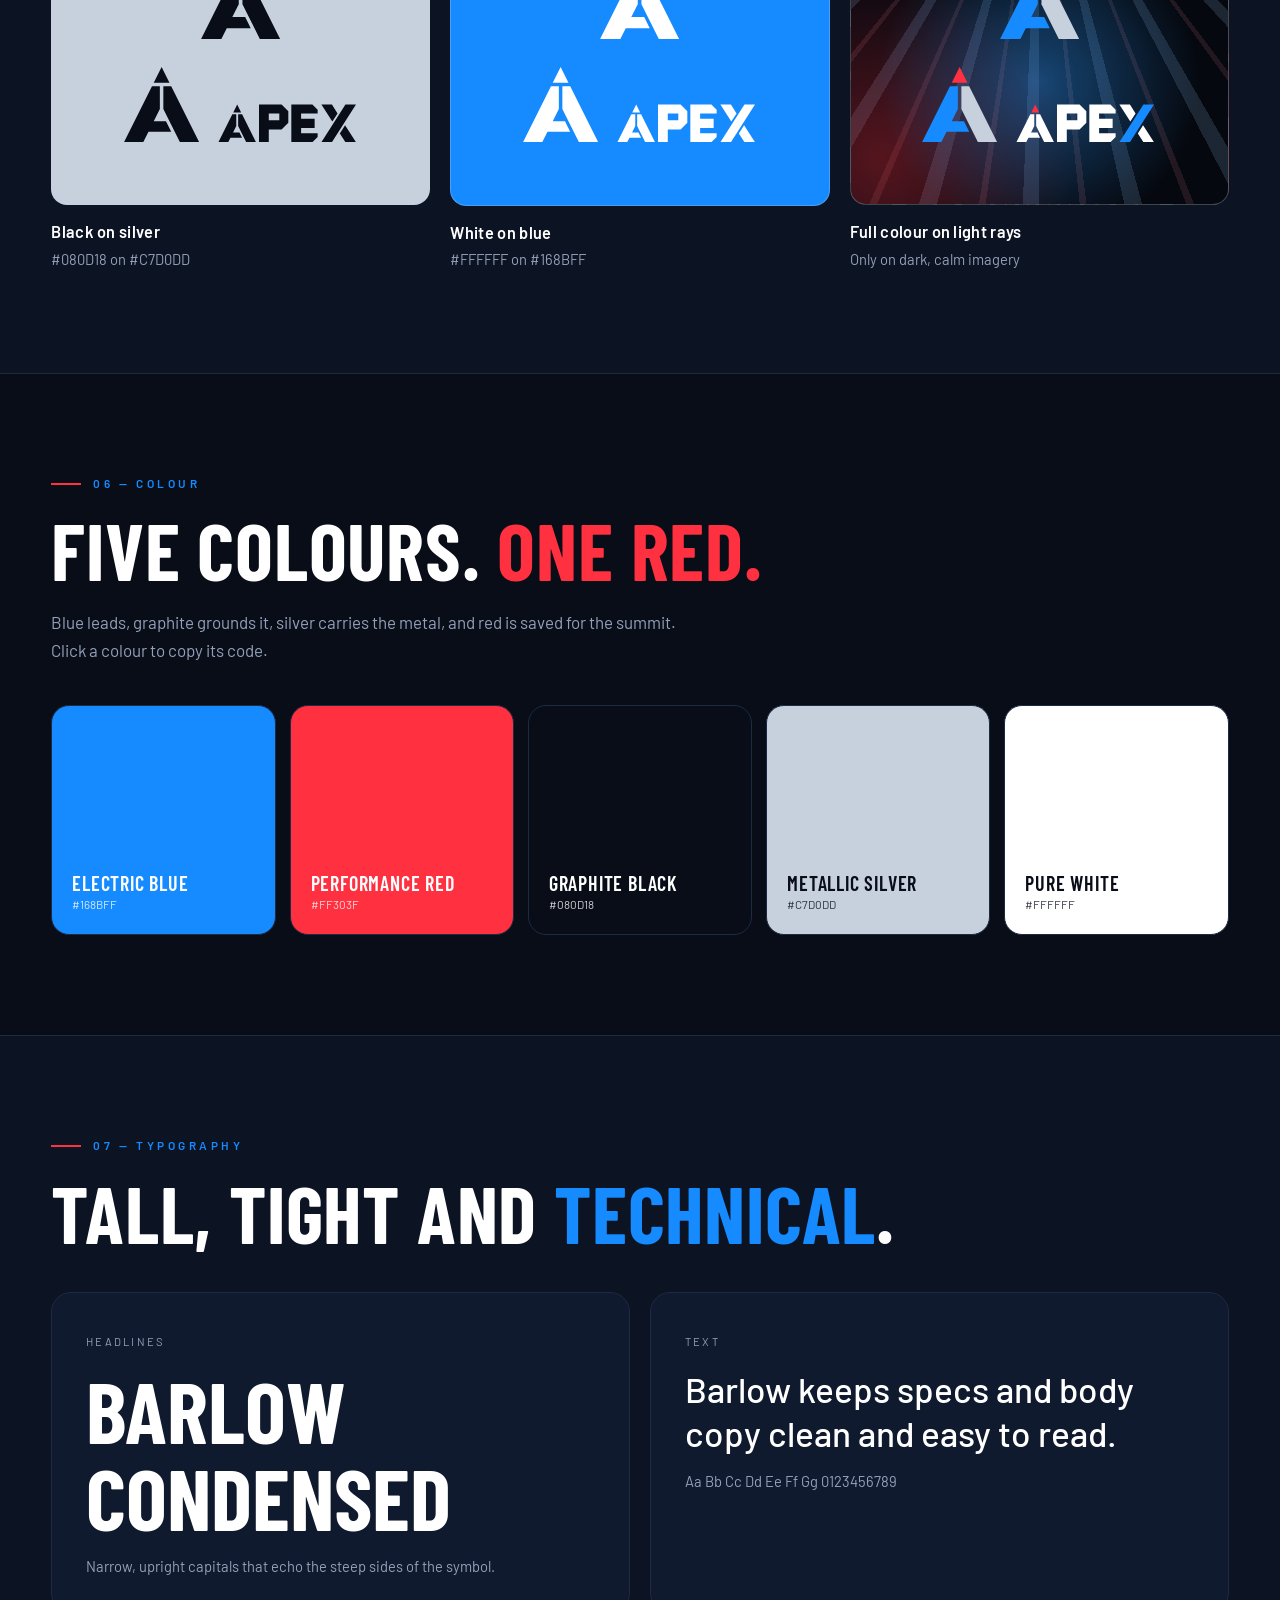
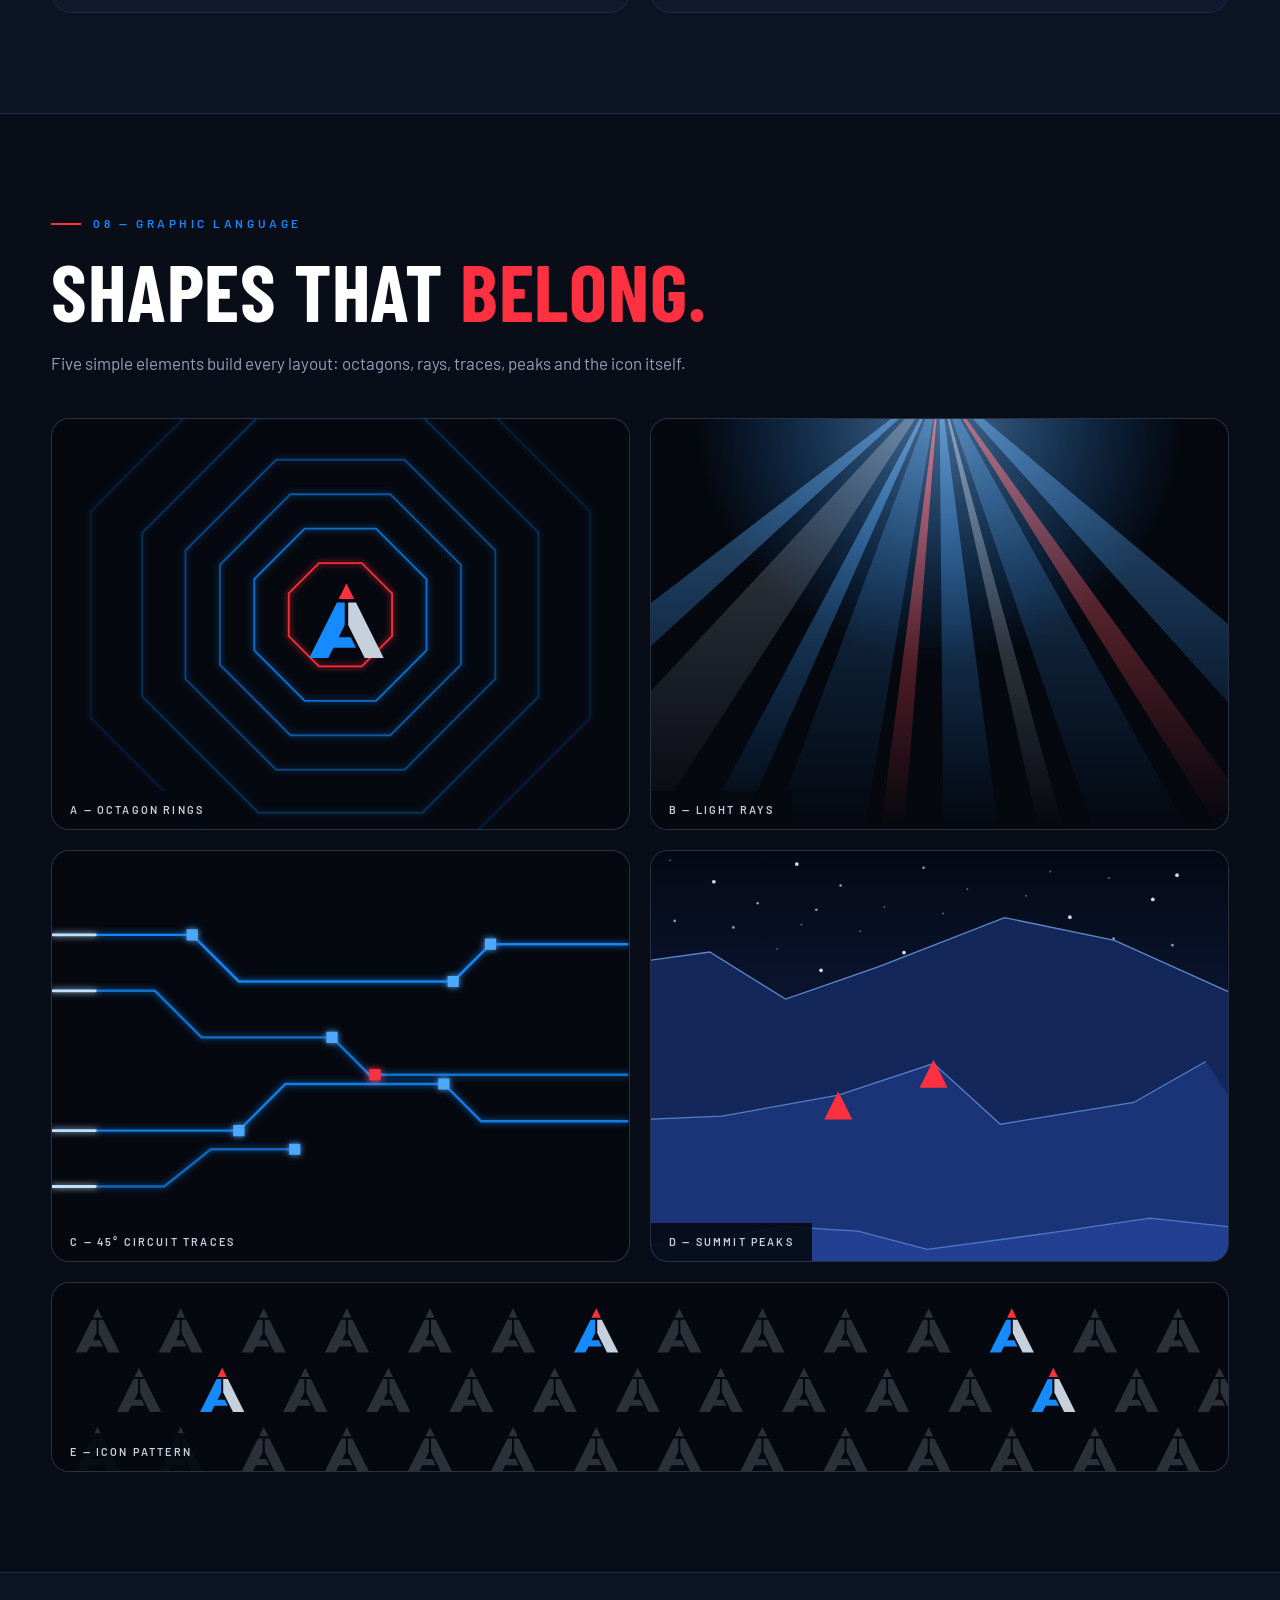
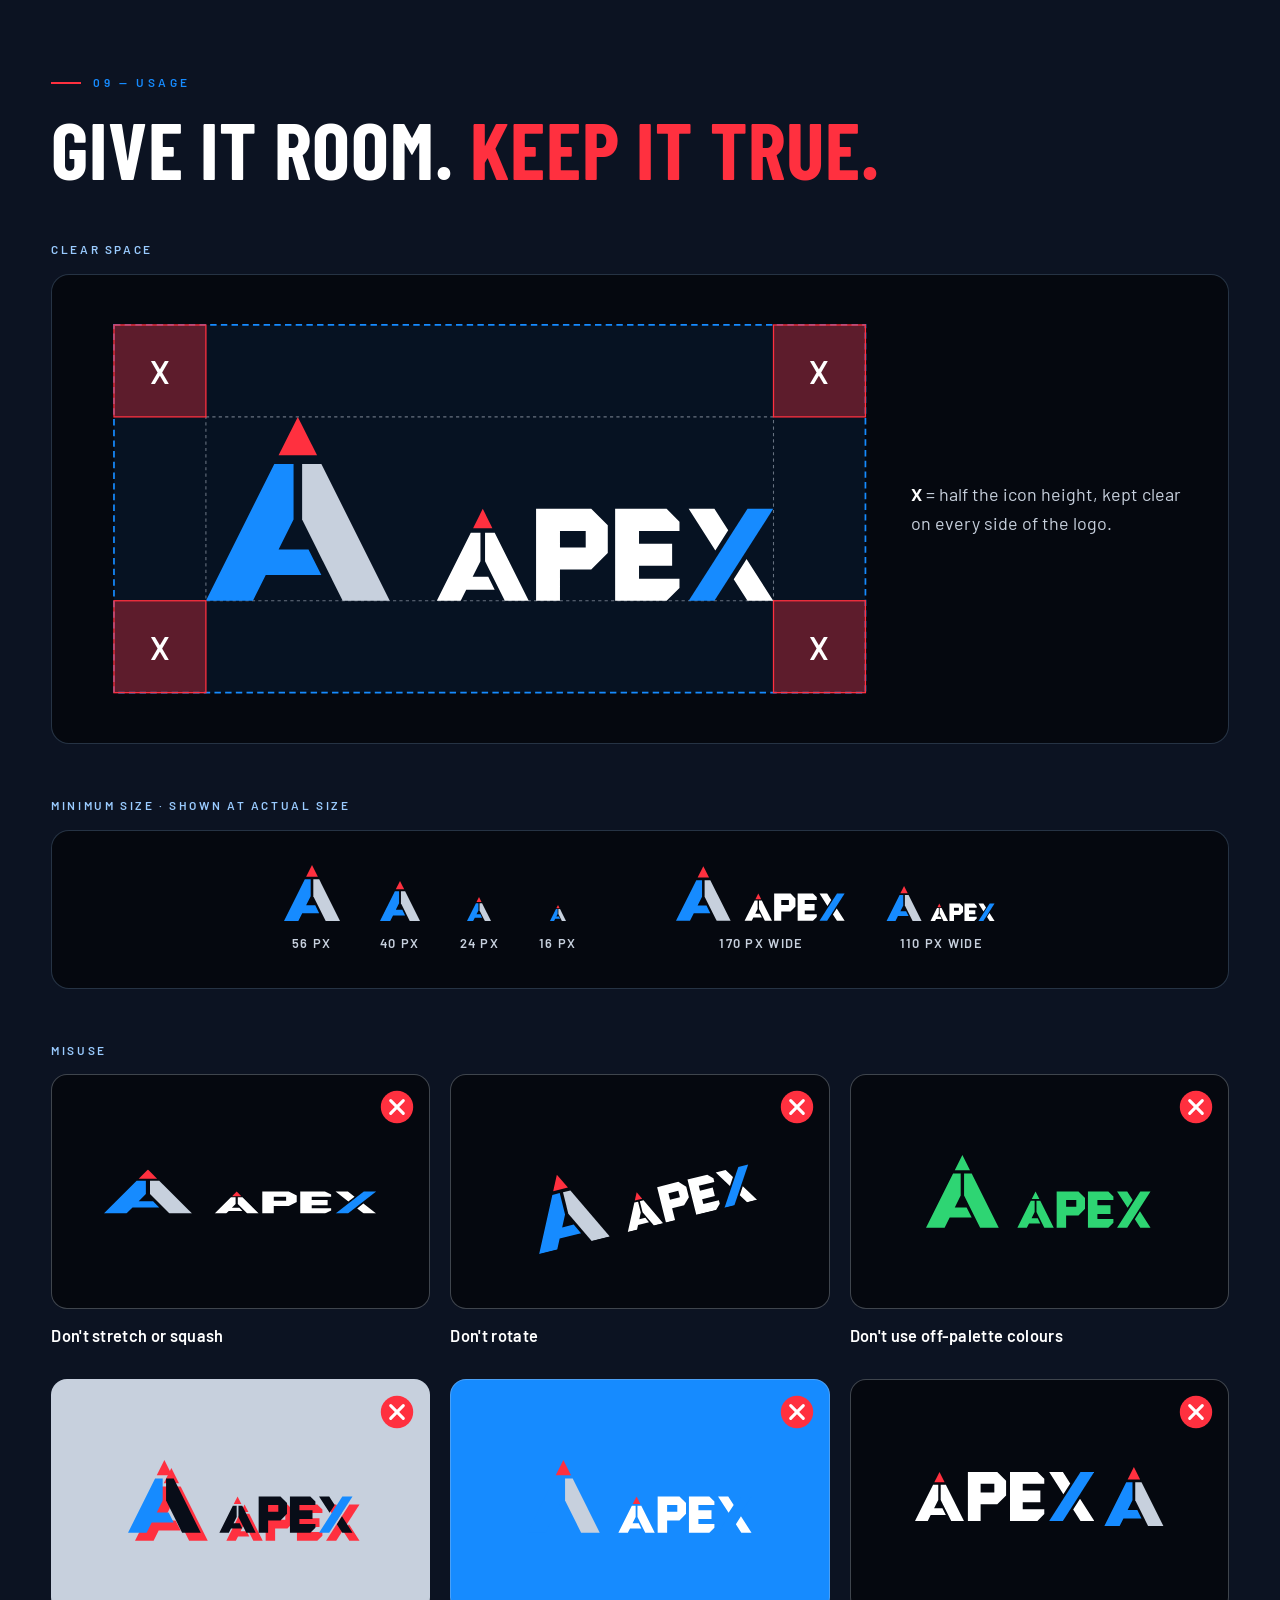
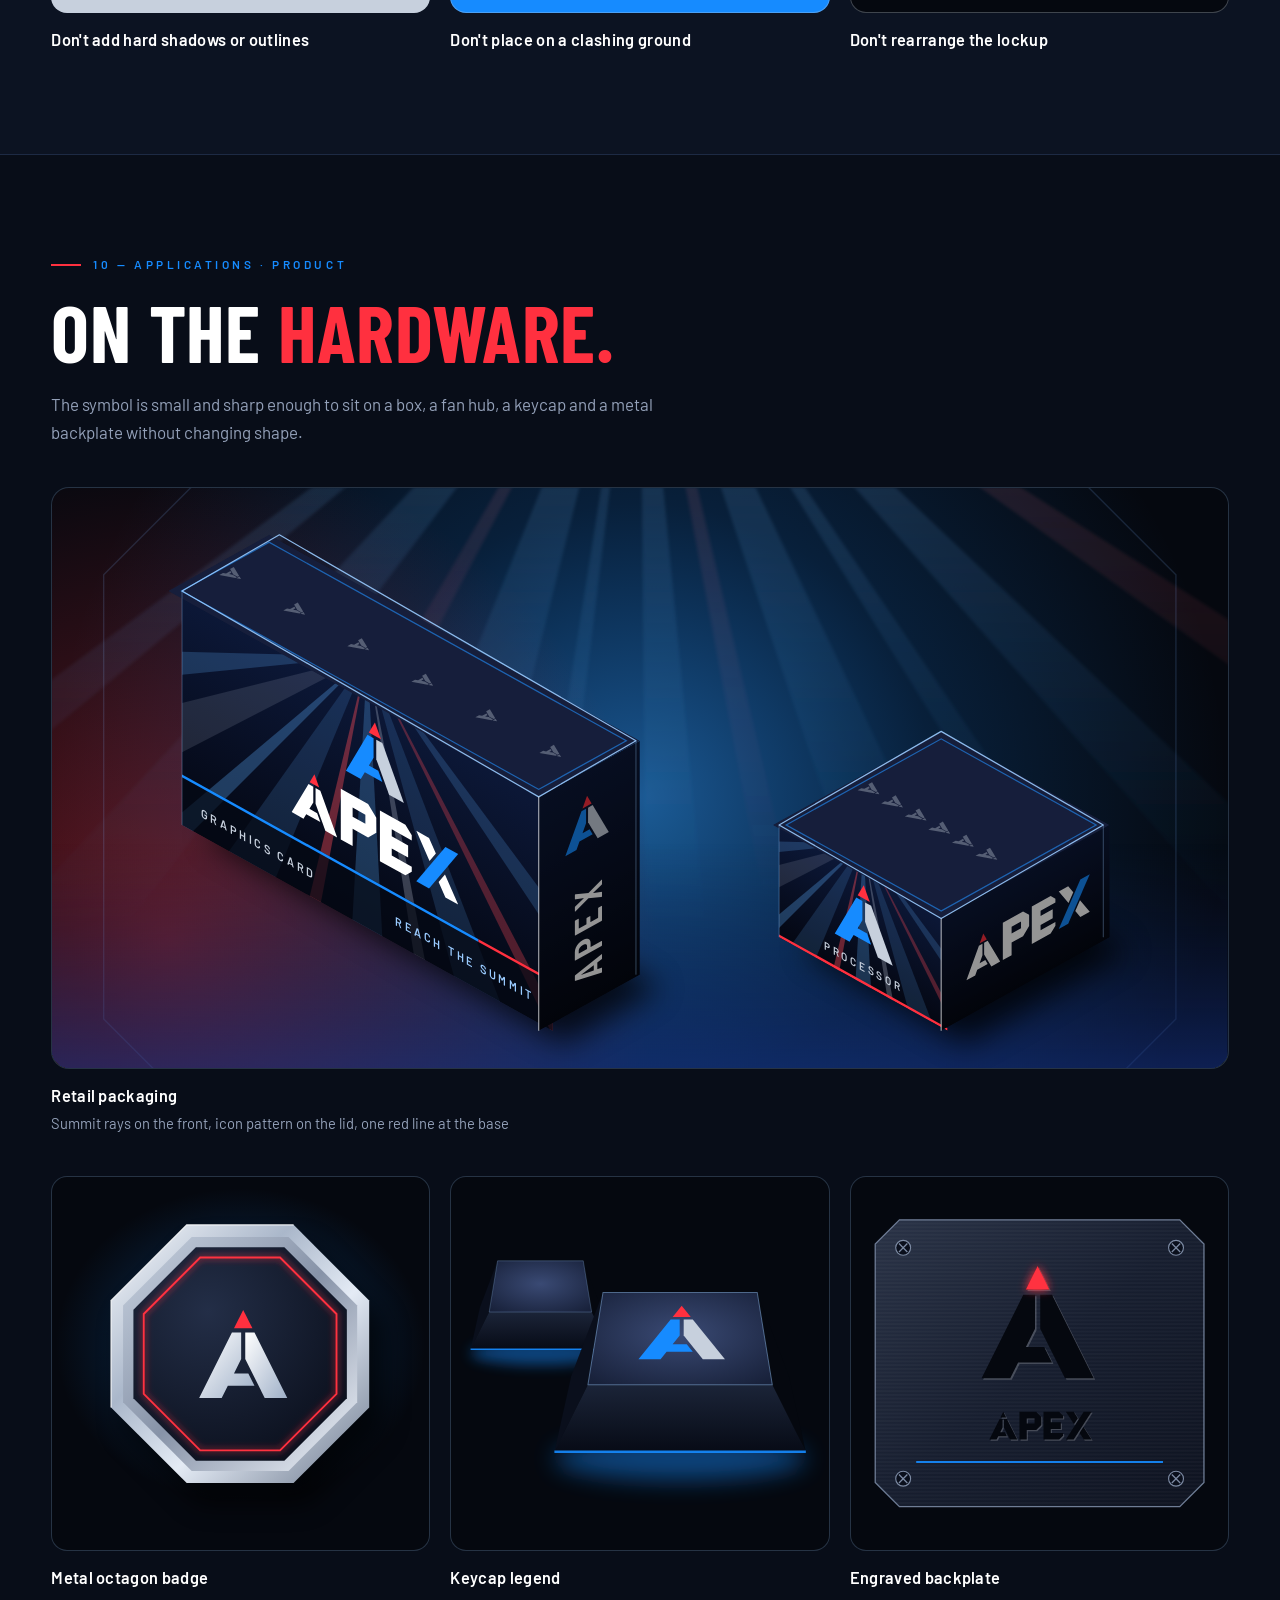
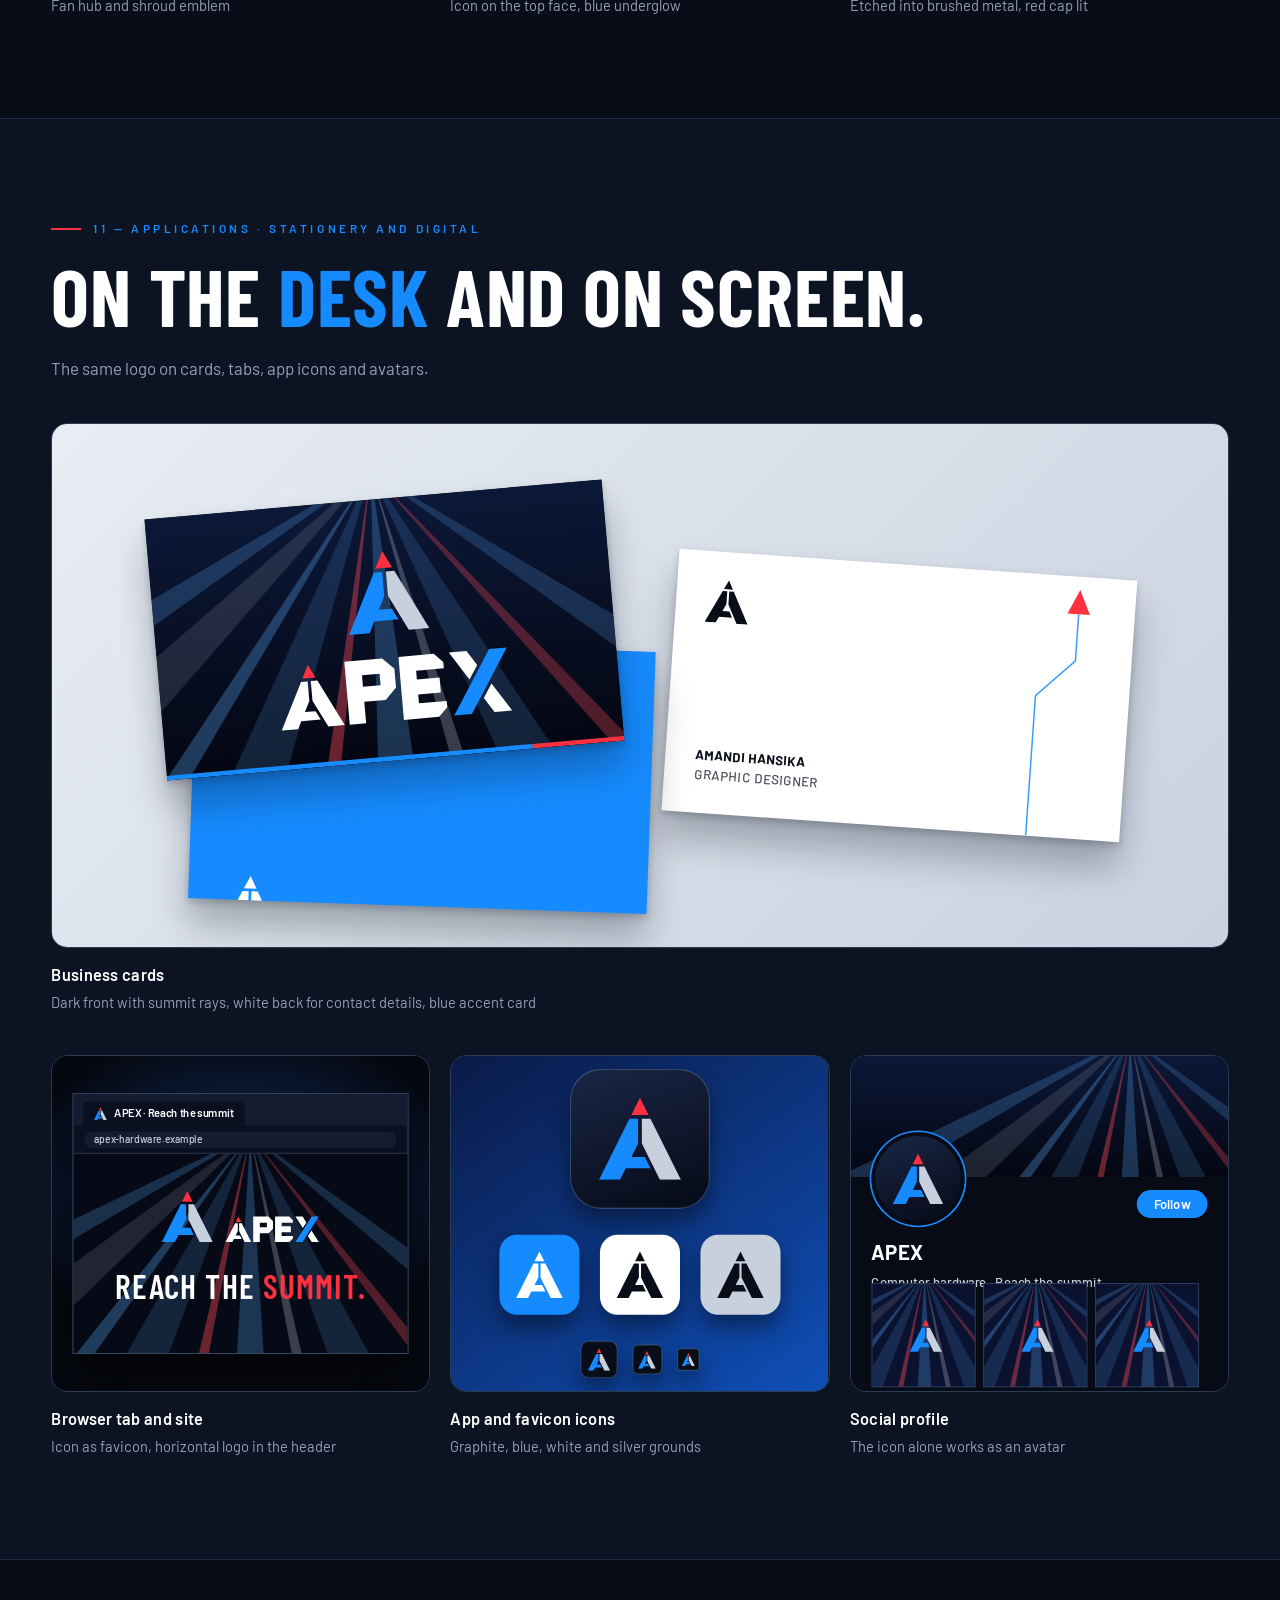
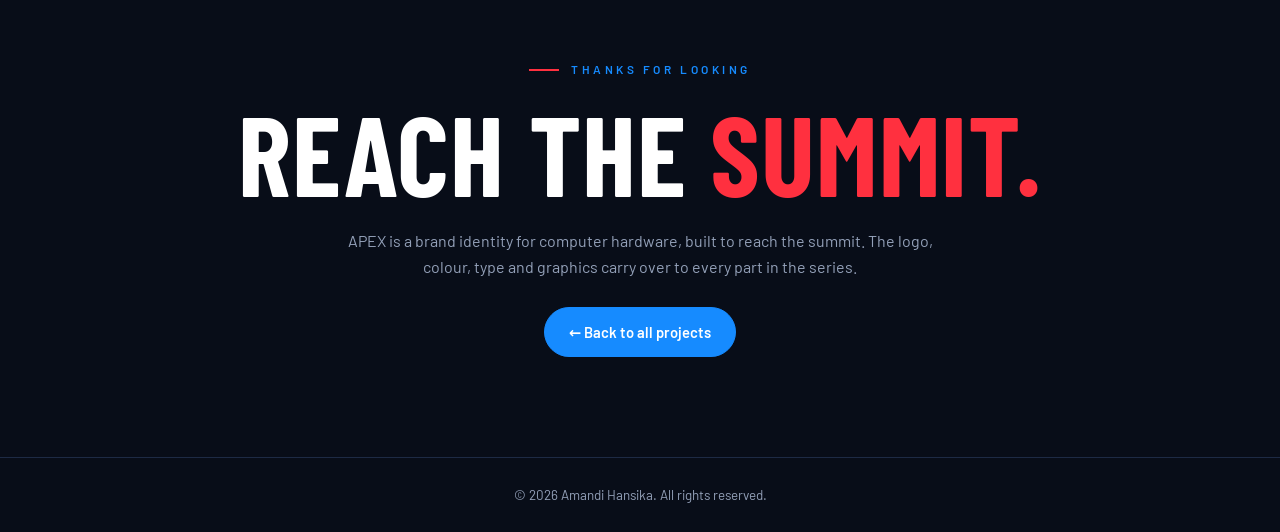
==== commit a5a0492e: "Rebuild APEX full identity as web sections instead of board images Construction, wordmark, logo syst" ====
--- a/apex.html
+++ b/apex.html
@@ -7,11 +7,11 @@
 <meta name="description" content="Case study: APEX logo and brand identity for a computer hardware and technology brand, designed by Amandi Hansika.">
 <link rel="preconnect" href="https://fonts.googleapis.com">
 <link rel="preconnect" href="https://fonts.gstatic.com" crossorigin>
-<link href="https://fonts.googleapis.com/css2?family=Barlow+Condensed:wght@500;600;700&family=Barlow:wght@400;500;600&family=Syne:wght@800&display=swap" rel="stylesheet">
+<link href="https://fonts.googleapis.com/css2?family=Barlow+Condensed:wght@500;600;700&family=Barlow:wght@400;500;600;700&family=Syne:wght@800&display=swap" rel="stylesheet">
 <style>
 :root{
   --bg:#080D18; --bg2:#0C1322; --card:#101A2E; --line:#1D2A44;
-  --text:#FFFFFF; --muted:#93A0B8;
+  --text:#FFFFFF; --muted:#93A0B8; --ice:#9ACBFF;
   --blue:#168BFF; --red:#FF303F; --silver:#C7D0DD;
   --display:'Barlow Condensed','Arial Narrow',system-ui,sans-serif;
   --body:'Barlow',system-ui,-apple-system,'Segoe UI',sans-serif;
@@ -20,7 +20,7 @@
 html{scroll-behavior:smooth}
 body{background:var(--bg);color:var(--text);font-family:var(--body);line-height:1.65;overflow-x:hidden;-webkit-font-smoothing:antialiased}
 a{color:inherit;text-decoration:none}
-img{max-width:100%;display:block}
+svg{display:block}
 ::selection{background:var(--blue);color:#fff}
 .wrap{width:min(1180px,92%);margin-inline:auto}
 section{padding:100px 0;position:relative}
@@ -29,9 +29,21 @@
 h2 b{color:var(--blue);font-weight:700} h2 b.r{color:var(--red)}
 .eyebrow{font-size:.74rem;letter-spacing:.3em;text-transform:uppercase;color:var(--blue);font-weight:600;margin-bottom:16px;display:flex;gap:12px;align-items:center}
 .eyebrow::before{content:"";width:30px;height:2px;background:var(--red)}
-.lead{color:var(--muted);max-width:640px;font-size:1.06rem}
+.lead{color:var(--muted);max-width:660px;font-size:1.06rem}
+.band{background:var(--bg2);border-block:1px solid var(--line)}
+
+/* reveal + drawing animations (triggered when .in is added on scroll) */
 .rv{opacity:0;transform:translateY(44px);transition:opacity .9s ease,transform .9s cubic-bezier(.2,.8,.2,1)}
 .rv.in{opacity:1;transform:none}
+.dr{stroke-dasharray:1;stroke-dashoffset:1}
+.in .dr{animation:dr 1.3s cubic-bezier(.6,0,.2,1) forwards;animation-delay:var(--d,0s)}
+@keyframes dr{to{stroke-dashoffset:0}}
+.fade{opacity:0;transition:opacity 1s ease;transition-delay:var(--d,0s)}
+.in .fade{opacity:1}
+.pop{opacity:0;transform:scale(.3);transform-box:fill-box;transform-origin:center;transition:opacity .4s ease,transform .6s cubic-bezier(.3,1.6,.5,1);transition-delay:var(--d,0s)}
+.in .pop{opacity:1;transform:none}
+.lt{opacity:0}
+.in .lt{animation:letter .7s cubic-bezier(.2,.8,.2,1) forwards;animation-delay:var(--d,0s)}
 
 /* nav */
 nav{position:fixed;top:0;left:0;right:0;z-index:50;padding:18px 0;transition:background .3s,border-color .3s;border-bottom:1px solid transparent}
@@ -49,9 +61,9 @@
 .rays{position:absolute;inset:-20%;background:repeating-conic-gradient(from 0deg at 50% 38%,rgba(22,139,255,.16) 0deg 4deg,transparent 4deg 14deg,rgba(255,48,63,.10) 14deg 16deg,transparent 16deg 26deg);mask-image:radial-gradient(circle at 50% 38%,#000 0,transparent 62%);-webkit-mask-image:radial-gradient(circle at 50% 38%,#000 0,transparent 62%);animation:spin 90s linear infinite;transform-origin:50% 38%}
 @keyframes spin{to{transform:rotate(360deg)}}
 .glow{position:absolute;width:520px;height:520px;border-radius:50%;filter:blur(110px);opacity:.35}
-.g1{background:var(--blue);top:8%;left:50%;transform:translateX(-70%)} .g2{background:var(--red);top:30%;left:50%;transform:translateX(10%);opacity:.18}
+.gl1{background:var(--blue);top:8%;left:50%;transform:translateX(-70%)} .gl2{background:var(--red);top:30%;left:50%;transform:translateX(10%);opacity:.18}
 .hero .wrap{position:relative;z-index:2}
-#logo{width:min(440px,78vw);height:auto;margin:0 auto 10px;overflow:visible;display:block}
+#logo{width:min(440px,78vw);height:auto;margin:0 auto 10px;overflow:visible}
 #logo *{transform-box:fill-box}
 .play .leg-b{animation:rise 1s cubic-bezier(.2,.8,.2,1) .15s both;transform-origin:50% 100%}
 .play .leg-s{animation:rise 1s cubic-bezier(.2,.8,.2,1) .4s both;transform-origin:50% 100%}
@@ -79,8 +91,24 @@
 .meta span:first-child{color:var(--muted);text-transform:uppercase;letter-spacing:.16em;font-size:.72rem;padding-top:3px}
 .meta span:last-child{text-align:right}
 
+/* shared blocks */
+.panel{background:#05080F;border:1px solid rgba(154,203,255,.22);border-radius:18px;overflow:hidden;position:relative}
+.panel>svg{width:100%;height:auto}
+.cap-t{margin-top:14px}
+.cap-t b{display:block;font-weight:600;font-size:1.02rem;letter-spacing:.02em}
+.cap-t span{color:var(--muted);font-size:.92rem}
+.sub{font-size:.74rem;letter-spacing:.22em;text-transform:uppercase;color:var(--ice);font-weight:600;margin:52px 0 14px}
+.g2{display:grid;grid-template-columns:1fr 1fr;gap:20px}
+.g3{display:grid;grid-template-columns:repeat(3,1fr);gap:30px 20px}
+.mt40{margin-top:40px}
+.g2>*,.g3>*,.sys>*,.cons>*{min-width:0}
+.g2,.g3{align-items:start}
+.tag{position:absolute;left:0;bottom:0;padding:10px 18px;background:rgba(5,8,15,.88);font-size:.68rem;font-weight:600;letter-spacing:.2em;text-transform:uppercase;color:var(--silver);z-index:2}
+.raysbg{background:radial-gradient(ellipse at 50% 60%,rgba(46,155,255,.42),transparent 60%),radial-gradient(circle at 8% 85%,rgba(255,48,63,.32),transparent 45%),repeating-conic-gradient(from 150deg at 50% -25%,rgba(165,208,255,.15) 0 2.5deg,transparent 2.5deg 8deg,rgba(255,138,148,.12) 8deg 9deg,transparent 9deg 15deg),#05080F}
+.stage{position:relative;overflow:hidden}
+.stage>.sc{position:absolute;left:0;top:0;transform-origin:0 0;transform:scale(var(--k,1))}
+
 /* idea */
-.band{background:var(--bg2);border-block:1px solid var(--line)}
 .three{display:grid;grid-template-columns:repeat(3,1fr);gap:20px;margin-top:44px}
 .part{padding:30px;border-radius:20px;border:1px solid var(--line);background:var(--card);border-top:3px solid var(--c);transition:transform .35s}
 .part:hover{transform:translateY(-8px)}
@@ -93,19 +121,38 @@
 .part p{color:var(--muted);font-size:.95rem}
 
 /* construction */
-.split{display:grid;grid-template-columns:1fr 1.15fr;gap:60px;align-items:center}
-.nums{display:grid;gap:14px;margin-top:30px}
-.num{display:flex;gap:22px;align-items:center;padding:18px 0;border-top:1px solid var(--line)}
-.num b{font:700 3.4rem var(--display);min-width:120px;color:var(--blue)}
+.cons{display:grid;grid-template-columns:1.55fr 1fr;gap:56px;align-items:center;margin-top:30px}
+.cons .panel{padding:3% 2% 2%;background:#060B1A}
+.nums{display:grid}
+.num{padding:20px 0 24px;border-top:1px solid rgba(154,203,255,.35)}
+.num b{font:600 clamp(3.4rem,6vw,5.2rem)/.9 var(--display);display:block;color:var(--blue)}
 .num:nth-child(2) b{color:var(--red)} .num:nth-child(3) b{color:var(--silver)}
-.num span{color:var(--muted);font-size:.94rem}
-.shot{border-radius:18px;overflow:hidden;border:1px solid var(--line);cursor:zoom-in;background:var(--card)}
-.shot img{width:100%;transition:transform .8s cubic-bezier(.2,.8,.2,1)}
-.shot:hover img{transform:scale(1.04)}
+.num small{display:block;font-size:.72rem;letter-spacing:.2em;text-transform:uppercase;color:var(--ice);font-weight:600;margin:10px 0 6px}
+.num span{color:var(--muted);font-size:.95rem}
+
+/* wordmark */
+.wm{padding:5% 4% 3%;background:linear-gradient(180deg,#04060D,#060A16)}
+.notes{display:grid;grid-template-columns:repeat(3,1fr);gap:36px;margin-top:34px}
+.notes div{border-top:1px solid rgba(154,203,255,.35);padding-top:14px}
+.notes small{font-size:.72rem;letter-spacing:.2em;text-transform:uppercase;color:var(--ice);font-weight:600}
+.notes p{color:var(--silver);margin-top:6px}
+
+/* logo system */
+.sys{display:grid;grid-template-columns:1fr 2fr;gap:20px;margin-top:40px}
+.sys>div{display:grid;place-items:center;min-height:280px;border-radius:18px;border:1px solid rgba(154,203,255,.22);position:relative;overflow:hidden}
+.sys>div:not(.raysbg){background:#05080F}
+.sys .a{grid-column:1/-1;aspect-ratio:1256/460;min-height:0}
+.sys svg{transition:transform .6s cubic-bezier(.2,.8,.2,1)}
+.sys>div:hover svg{transform:scale(1.07)}
+
+/* variations */
+.vt{aspect-ratio:405/330;display:flex;flex-direction:column;align-items:center;justify-content:center;gap:9%;border:1px solid rgba(199,208,221,.3);border-radius:16px;transition:transform .35s,box-shadow .35s;overflow:hidden}
+.vt:hover{transform:translateY(-8px);box-shadow:0 26px 50px -24px rgba(22,139,255,.6)}
+.vt .vi{width:21%} .vt .vh{width:62%}
 
 /* colour */
 .swatches{display:grid;grid-template-columns:repeat(5,1fr);gap:14px;margin-top:40px}
-.sw{border-radius:18px;height:230px;padding:20px;display:flex;flex-direction:column;justify-content:flex-end;cursor:pointer;border:1px solid var(--line);transition:transform .35s,flex .35s;font-size:.88rem;position:relative}
+.sw{border-radius:18px;height:230px;padding:20px;display:flex;flex-direction:column;justify-content:flex-end;cursor:pointer;border:1px solid var(--line);transition:transform .35s;font-size:.88rem;position:relative}
 .sw:hover{transform:translateY(-10px)}
 .sw b{font:600 1.25rem var(--display);text-transform:uppercase;letter-spacing:.04em}
 .sw small{opacity:.8}
@@ -120,41 +167,87 @@
 .tcard .big2{font:500 clamp(1.5rem,3vw,2.2rem)/1.25 var(--body);margin:14px 0}
 .tcard p{color:var(--muted);font-size:.92rem}
 
-/* lockups */
-.locks{display:grid;grid-template-columns:repeat(3,1fr);gap:20px;margin-top:40px}
-.lock{border-radius:20px;aspect-ratio:4/3;display:grid;place-items:center;border:1px solid var(--line);position:relative;overflow:hidden}
-.lock svg{width:58%;transition:transform .5s cubic-bezier(.2,.8,.2,1)}
-.lock:hover svg{transform:scale(1.1)}
-.lock span{position:absolute;left:18px;bottom:14px;font-size:.7rem;letter-spacing:.18em;text-transform:uppercase;opacity:.7}
-
-/* boards */
-.boards{columns:2;column-gap:22px;margin-top:44px}
-.boards .shot{break-inside:avoid;margin-bottom:22px;position:relative}
-.boards .shot span{position:absolute;left:14px;top:14px;background:rgba(8,13,24,.8);backdrop-filter:blur(6px);padding:6px 12px;border-radius:99px;font-size:.68rem;letter-spacing:.16em;text-transform:uppercase;opacity:0;transition:opacity .3s}
-.boards .shot:hover span{opacity:1}
-
-/* next */
+/* graphic language */
+.tile{position:relative;aspect-ratio:618/440;background:#05080F}
+.tile svg{position:absolute;inset:0;width:100%;height:100%}
+.ring{animation:ring 3.2s ease-in-out infinite;animation-delay:calc(var(--i)*.22s)}
+@keyframes ring{0%,100%{opacity:.35}35%{opacity:1}}
+.sway{transform-box:view-box;transform-origin:309px -40px;animation:sway 9s ease-in-out infinite}
+@keyframes sway{0%,100%{transform:rotate(-3deg)}50%{transform:rotate(3deg)}}
+.flow{fill:none;stroke:#BFE0FF;stroke-width:3;stroke-linecap:round;stroke-dasharray:46 1400;animation:flow 4.5s linear infinite;animation-delay:var(--d,0s)}
+@keyframes flow{from{stroke-dashoffset:1446}to{stroke-dashoffset:0}}
+.node-r{animation:nodeR 1.6s ease-in-out infinite}
+@keyframes nodeR{50%{opacity:.35}}
+.tw{animation:tw 3s ease-in-out infinite;animation-delay:var(--d,0s)}
+@keyframes tw{50%{opacity:.15}}
+.bob{animation:bob 5s ease-in-out infinite;animation-delay:var(--d,0s)}
+@keyframes bob{50%{transform:translateY(-8px)}}
+.patwrap{height:clamp(100px,15vw,190px);overflow:hidden}
+.panel>svg.pat{height:100%;width:auto;max-width:none;aspect-ratio:2520/190;animation:pat 42s linear infinite}
+@keyframes pat{to{transform:translateX(-50%)}}
+.blink{animation:blink 2.6s ease-in-out infinite;animation-delay:var(--d,0s)}
+@keyframes blink{0%,100%{opacity:.3}50%{opacity:1}}
+
+/* usage */
+.clear{display:grid;grid-template-columns:1fr 270px;align-items:center;gap:30px;padding:3% 4%}
+.clear p{color:var(--silver);font-size:1.12rem}
+.clear p b{color:#fff}
+.march{animation:march 1s linear infinite}
+@keyframes march{to{stroke-dashoffset:-10}}
+.mins{display:flex;flex-wrap:wrap;justify-content:center;align-items:flex-end;gap:34px 40px;padding:34px 20px}
+.mins figure{display:flex;flex-direction:column;align-items:center;gap:12px}
+.mins figcaption{font-size:.8rem;font-weight:600;letter-spacing:.1em;color:var(--silver)}
+.mins .gap{width:20px}
+.mt{aspect-ratio:405/250;display:grid;place-items:center;border-radius:16px;position:relative;overflow:hidden;border:1px solid rgba(199,208,221,.3)}
+.mt .no{position:absolute;right:14px;top:14px;width:36px;height:36px}
+.mt:hover .no{animation:shake .4s}
+@keyframes shake{25%{transform:rotate(-12deg)}75%{transform:rotate(12deg)}}
+
+/* hardware */
+.ptile{position:relative;aspect-ratio:405/400;background:#05080F;border-radius:16px;overflow:hidden;border:1px solid rgba(154,203,255,.22)}
+.ptile svg{position:absolute;inset:0;width:100%;height:100%}
+.glowp{animation:glowp 2.4s ease-in-out infinite}
+@keyframes glowp{50%{opacity:.35}}
+.key{transition:transform .25s ease}
+.keyc:hover .key{transform:translateY(7px)}
+.badge{transition:transform .8s cubic-bezier(.2,.8,.2,1);transform-box:fill-box;transform-origin:center}
+.ptile:hover .badge{transform:rotate(45deg)}
+
+/* desk + screen */
+.bc{position:absolute;width:490px;height:280px;overflow:hidden;box-shadow:0 28px 40px rgba(8,13,24,.28),0 4px 8px rgba(8,13,24,.2);opacity:0;transform:translate(var(--fx),var(--fy)) scale(.9);transition:transform 1.2s cubic-bezier(.2,.8,.2,1),opacity .8s ease;transition-delay:var(--d,0s)}
+.in .bc{opacity:1;transform:rotate(var(--r))}
+.in .bc:hover{transform:rotate(var(--r)) translateY(-14px);transition-delay:0s;transition-duration:.35s}
+.bc svg{position:absolute}
+.dtile{border-radius:16px;overflow:hidden;border:1px solid rgba(154,203,255,.22)}
+.apps .ai{transition:transform .35s cubic-bezier(.3,1.6,.5,1)}
+.apps .ai:hover{transform:translateY(-6px) scale(1.06)}
+
+/* closing */
 .next{text-align:center}
 .next h2{font-size:clamp(3rem,9vw,7rem)}
+.next p{color:var(--muted);max-width:620px;margin:0 auto 26px}
 footer{border-top:1px solid var(--line);padding:26px 0;color:var(--muted);font-size:.84rem;text-align:center}
-
-#lb{position:fixed;inset:0;background:rgba(4,7,14,.95);z-index:80;display:none;overflow:auto;padding:70px 4vw 40px;cursor:zoom-out}
-#lb.open{display:block;animation:fade .3s}
-@keyframes fade{from{opacity:0}}
-#lb img{margin:0 auto;max-width:min(1300px,100%);border-radius:12px}
-#lb button{position:fixed;top:18px;right:26px;font-size:2rem;background:none;border:0;color:#fff;cursor:pointer}
 
 @media (max-width:900px){
   section{padding:76px 0}
-  .over,.split{grid-template-columns:1fr;gap:40px}
-  .three,.locks{grid-template-columns:1fr}
+  .over,.cons,.clear{grid-template-columns:1fr;gap:34px}
+  .three,.notes{grid-template-columns:1fr}
+  .g3{grid-template-columns:1fr 1fr}
+  .g2,.type{grid-template-columns:1fr}
+  .sys{grid-template-columns:1fr}
+  .sys>div{min-height:220px}
+  .sys .a{aspect-ratio:4/3}
+  .sys .a svg{width:62%!important}
   .swatches{grid-template-columns:repeat(2,1fr)} .sw{height:150px}
-  .type{grid-template-columns:1fr}
-  .boards{columns:1}
+}
+@media (max-width:560px){
+  .g3{grid-template-columns:1fr}
 }
 @media (prefers-reduced-motion:reduce){
   *,*::before,*::after{animation:none!important;transition:none!important}
-  .rv,.tagline{opacity:1;transform:none}
+  .rv,.tagline,.fade,.pop,.lt,.bc{opacity:1;transform:none}
+  .in .bc{transform:rotate(var(--r))}
+  .dr{stroke-dasharray:none}
 }
 </style>
 </head>
@@ -165,8 +258,9 @@
   <a href="index.html#work" class="btn">← All work</a>
 </div></nav>
 
+<!-- ============ HERO ============ -->
 <header class="hero">
-  <div class="rays"></div><div class="glow g1"></div><div class="glow g2"></div>
+  <div class="rays"></div><div class="glow gl1"></div><div class="glow gl2"></div>
   <div class="wrap">
     <svg id="logo" class="play" viewBox="0 0 520 363" role="img" aria-label="APEX logo">
       <g transform="translate(160 -14)">
@@ -190,6 +284,7 @@
   </div>
 </header>
 
+<!-- ============ OVERVIEW ============ -->
 <section>
   <div class="wrap over">
     <div class="rv">
@@ -202,54 +297,163 @@
       <div><span>Project</span><span>APEX Logo Branding</span></div>
       <div><span>Industry</span><span>Computer hardware &amp; technology</span></div>
       <div><span>Role</span><span>Logo &amp; brand identity design</span></div>
-      <div><span>Deliverables</span><span>Logo system, colour, typography, graphic language, applications</span></div>
+      <div><span>Deliverables</span><span>Logo system, colour, typography, graphic language, usage rules, applications</span></div>
       <div><span>Year</span><span>2026</span></div>
     </div>
   </div>
 </section>
 
+<!-- ============ 01 IDEA ============ -->
 <section class="band">
   <div class="wrap">
     <div class="rv">
       <div class="eyebrow">01 — The idea</div>
       <h2>Reach the <b class="r">summit</b>.</h2>
-      <p class="lead">Three parts, one climb. Each piece of the symbol has its own colour and its own job.</p>
+      <p class="lead">APEX makes computer hardware for people who push their machines to the limit. The symbol turns the letter A into a peak. Three parts, one climb.</p>
     </div>
     <div class="three" id="parts"></div>
   </div>
 </section>
 
+<!-- ============ 02 CONSTRUCTION ============ -->
 <section>
-  <div class="wrap split">
+  <div class="wrap">
     <div class="rv">
       <div class="eyebrow">02 — Construction</div>
       <h2>One angle. <b>One grid.</b></h2>
-      <p class="lead">The symbol is drawn on a square grid, and every diagonal follows the same slope, from the summit down to the last circuit notch.</p>
-      <div class="nums">
-        <div class="num"><b data-count="172">0</b><span><strong>Unit square.</strong> The symbol fits one square, with the summit on the centre axis.</span></div>
-        <div class="num"><b>2:1</b><span><strong>One angle.</strong> Every diagonal rises two units for each one across: 63.4° from the baseline.</span></div>
-        <div class="num"><b data-count="3">0</b><span><strong>Three parts.</strong> Cap, circuit leg and blade leg, each in its own colour.</span></div>
-      </div>
-    </div>
-    <div class="shot rv"><img src="images/apex/02_construction.jpg" alt="APEX symbol construction grid" loading="lazy"></div>
-  </div>
-</section>
-
+      <p class="lead">The symbol is drawn on a 172 unit square. Every diagonal, from the summit to the last circuit notch, follows the same 2 : 1 slope.</p>
+    </div>
+    <div class="cons">
+      <div class="panel rv">
+        <svg viewBox="-36 -4 262 214" role="img" aria-label="Construction drawing of the APEX symbol on a 172 unit grid. Every diagonal runs at a 2 to 1 slope, 63.4 degrees from the baseline.">
+          <defs><filter id="cn-g" x="-30%" y="-30%" width="160%" height="160%"><feGaussianBlur stdDeviation="0.9" result="b"/><feMerge><feMergeNode in="b"/><feMergeNode in="SourceGraphic"/></feMerge></filter></defs>
+          <path class="fade" fill="none" stroke="#168BFF" stroke-opacity="0.22" stroke-width="0.3" d="M14 14 V186 M14 14 H186 M31.2 14 V186 M14 31.2 H186 M48.4 14 V186 M14 48.4 H186 M65.6 14 V186 M14 65.6 H186 M82.8 14 V186 M14 82.8 H186 M100 14 V186 M14 100 H186 M117.2 14 V186 M14 117.2 H186 M134.4 14 V186 M14 134.4 H186 M151.6 14 V186 M14 151.6 H186 M168.8 14 V186 M14 168.8 H186 M186 14 V186 M14 186 H186"/>
+          <rect class="fade" x="14" y="14" width="172" height="172" fill="none" stroke="#168BFF" stroke-opacity="0.7" stroke-width="0.6" stroke-dasharray="2 2"/>
+          <path class="fade" style="--d:.15s" fill="none" stroke="#168BFF" stroke-opacity="0.38" stroke-width="0.35" d="M-30 14 H214 M-30 50 H214 M-30 58 H214 M-30 110 H214 M-30 138 H214 M-30 162 H214 M-30 186 H214"/>
+          <path class="fade" style="--d:.25s" fill="none" stroke="#FF303F" stroke-width="0.55" stroke-dasharray="6 2 1 2" d="M100 0 V200"/>
+          <circle class="fade" style="--d:.3s" cx="100" cy="100" r="86" fill="none" stroke="#7FB6FF" stroke-opacity="0.3" stroke-width="0.35"/>
+          <g class="fade" style="--d:.45s" stroke-width="0.9" stroke-linejoin="miter">
+            <path fill="#FF303F" fill-opacity="0.28" stroke="#FF303F" d="M100 14 L118 50 L82 50 Z"/>
+            <path fill="#168BFF" fill-opacity="0.26" stroke="#168BFF" d="M78 58 L96 58 L96 110 L82 138 L110 138 L122 162 L70 162 L58 186 L14 186 Z"/>
+            <path fill="#C7D0DD" fill-opacity="0.2" stroke="#C7D0DD" d="M122 58 L104 58 L104 110 L142 186 L186 186 Z"/>
+          </g>
+          <g fill="none" stroke="#FFFFFF" stroke-width="1.1" filter="url(#cn-g)">
+            <path class="dr" pathLength="1" style="--d:.7s" d="M100 14 L118 50"/>
+            <path class="dr" pathLength="1" style="--d:.7s" d="M100 14 L82 50"/>
+            <path class="dr" pathLength="1" style="--d:.85s" d="M122 58 L186 186"/>
+            <path class="dr" pathLength="1" style="--d:.95s" d="M104 110 L142 186"/>
+            <path class="dr" pathLength="1" style="--d:1.05s" d="M96 110 L82 138"/>
+            <path class="dr" pathLength="1" style="--d:1.15s" d="M110 138 L122 162"/>
+            <path class="dr" pathLength="1" style="--d:1.25s" d="M70 162 L58 186"/>
+          </g>
+          <path class="fade" style="--d:1.3s" fill="none" stroke="#FFFFFF" stroke-opacity="0.8" stroke-width="0.5" stroke-dasharray="2 1.6" d="M78 58 L104 110"/>
+          <g font-family="Barlow, sans-serif" font-size="6.4" font-weight="600" fill="#FFFFFF" text-anchor="middle" dominant-baseline="central">
+            <g class="pop" style="--d:1.6s"><rect x="130" y="16.5" width="24" height="11" rx="2" fill="#080D18" stroke="#168BFF" stroke-width="0.6"/><text x="142" y="22">2 : 1</text></g>
+            <g class="pop" style="--d:1.7s"><rect x="182" y="106.5" width="24" height="11" rx="2" fill="#080D18" stroke="#168BFF" stroke-width="0.6"/><text x="194" y="112">2 : 1</text></g>
+            <g class="pop" style="--d:1.8s"><rect x="24" y="144.5" width="24" height="11" rx="2" fill="#080D18" stroke="#168BFF" stroke-width="0.6"/><text x="36" y="150">2 : 1</text></g>
+            <g class="pop" style="--d:1.9s"><rect x="114" y="162.5" width="24" height="11" rx="2" fill="#080D18" stroke="#168BFF" stroke-width="0.6"/><text x="126" y="168">2 : 1</text></g>
+          </g>
+          <path class="dr" pathLength="1" style="--d:2s" fill="none" stroke="#FF303F" stroke-width="0.9" d="M160 186 A26 26 0 0 1 174.4 162.7"/>
+          <text class="fade" style="--d:2.2s" x="194" y="190" font-family="Barlow, sans-serif" font-size="8.5" font-weight="600" fill="#FFFFFF">63.4°</text>
+          <g class="fade" style="--d:.5s" font-family="Barlow, sans-serif" font-size="5.6" font-weight="600" fill="#C7D0DD">
+            <path fill="none" stroke="#C7D0DD" stroke-opacity="0.8" stroke-width="0.5" d="M-8 14 V186 M-11 14 H-5 M-11 50 H-5 M-11 58 H-5 M-11 110 H-5 M-11 138 H-5 M-11 162 H-5 M-11 186 H-5"/>
+            <g text-anchor="end" dominant-baseline="central"><text x="-14" y="14">0</text><text x="-14" y="50">36</text><text x="-14" y="58">44</text><text x="-14" y="110">96</text><text x="-14" y="138">124</text><text x="-14" y="162">148</text><text x="-14" y="186">172</text></g>
+            <path fill="none" stroke="#C7D0DD" stroke-opacity="0.8" stroke-width="0.5" d="M14 198 H186 M14 195 V201 M186 195 V201"/>
+            <rect x="85" y="193.5" width="30" height="9" fill="#060B1A"/>
+            <text x="100" y="198.2" text-anchor="middle" dominant-baseline="central" font-size="6.4" fill="#FFFFFF">172 units</text>
+          </g>
+        </svg>
+      </div>
+      <div class="nums rv">
+        <div class="num"><b data-count="172">172</b><small>Unit square</small><span>The symbol fits one square. The summit sits on the centre axis.</span></div>
+        <div class="num"><b>2 : 1</b><small>One angle</small><span>Every diagonal rises two units for each one across: 63.4° from the baseline.</span></div>
+        <div class="num"><b data-count="3">3</b><small>Three parts</small><span>Cap, circuit leg and blade leg, each in its own colour.</span></div>
+      </div>
+    </div>
+  </div>
+</section>
+
+<!-- ============ 03 WORDMARK ============ -->
 <section class="band">
   <div class="wrap">
     <div class="rv">
-      <div class="eyebrow">03 — Logo system</div>
+      <div class="eyebrow">03 — Wordmark</div>
+      <h2>Cut, slanted, <b class="r">sharp.</b></h2>
+      <p class="lead">Custom letterforms built from the same geometry as the symbol.</p>
+    </div>
+    <div class="panel wm rv mt40">
+      <svg viewBox="-14 -64 394 222" role="img" aria-label="The APEX wordmark with four callouts: summit marker, 2 to 1 slope, 45 degree cut corners, blue slash" style="overflow:visible">
+        <defs><filter id="wm-g" x="-30%" y="-30%" width="160%" height="160%"><feGaussianBlur stdDeviation="1.1" result="b"/><feMerge><feMergeNode in="b"/><feMergeNode in="SourceGraphic"/></feMerge></filter></defs>
+        <g class="fade" font-family="Barlow, sans-serif" font-size="5" font-weight="600" fill="#9ACBFF" letter-spacing="0.6">
+          <path fill="none" stroke="#168BFF" stroke-opacity="0.55" stroke-width="0.4" stroke-dasharray="3 2" d="M-12 0 H378 M-12 100 H378"/>
+          <text x="-12" y="-3">CAP LINE</text><text x="-12" y="108">BASELINE</text>
+        </g>
+        <g filter="url(#wm-g)">
+          <path class="lt" style="--d:.2s" fill="#FFFFFF" d="M37 26 L47.5 26 L47.5 57 L39 74 L56 74 L63 88 L32 88 L26 100 L0 100 Z M63 26 L52.5 26 L52.5 57 L74 100 L100 100 Z"/>
+          <path class="lt" style="--d:.35s" fill="#FFFFFF" fill-rule="evenodd" d="M108 0 H168 L186 18 V48 L168 66 H134 V100 H108 Z M134 24 H162 V42 H134 Z"/>
+          <path class="lt" style="--d:.5s" fill="#FFFFFF" d="M194 0 H250 L264 14 V24 H220 V38 H256 V62 H220 V76 H264 V86 L250 100 H194 Z"/>
+          <path class="lt" style="--d:.65s" fill="#FFFFFF" d="M274 0 H302 L317 23.4 L303 45.3 Z M337 54.7 L366 100 H338 L323 76.6 Z"/>
+          <path class="lt" style="--d:.8s" fill="#168BFF" d="M338 0 H366 L302 100 H274 Z"/>
+          <path class="pop" style="--d:1s" fill="#FF303F" d="M50 0 L60.5 21 L39.5 21 Z"/>
+        </g>
+        <g fill="none" stroke="#FFFFFF" stroke-width="0.7">
+          <path class="dr" pathLength="1" style="--d:1.2s" d="M55 10 L55 -26"/>
+          <path class="dr" pathLength="1" style="--d:1.35s" d="M18 63 L18 126"/>
+          <path class="dr" pathLength="1" style="--d:1.5s" d="M177 9 V-22 H257 V6"/>
+          <path class="dr" pathLength="1" style="--d:1.65s" d="M318 52 L318 126"/>
+        </g>
+        <g fill="#FFFFFF"><circle class="pop" style="--d:1.2s" cx="55" cy="10" r="1.6"/><circle class="pop" style="--d:1.35s" cx="18" cy="63" r="1.6"/><circle class="pop" style="--d:1.5s" cx="177" cy="9" r="1.6"/><circle class="pop" style="--d:1.5s" cx="257" cy="7" r="1.6"/><circle class="pop" style="--d:1.65s" cx="318" cy="52" r="1.6"/></g>
+        <g font-family="Barlow, sans-serif" font-weight="600">
+          <g class="pop" style="--d:1.9s"><circle cx="55" cy="-34" r="8" fill="#FFFFFF" stroke="#168BFF" stroke-width="1.6"/><text x="55" y="-33.6" text-anchor="middle" dominant-baseline="central" font-size="8" fill="#080D18">01</text></g>
+          <g class="pop" style="--d:2s"><circle cx="18" cy="134" r="8" fill="#FFFFFF" stroke="#168BFF" stroke-width="1.6"/><text x="18" y="134.4" text-anchor="middle" dominant-baseline="central" font-size="8" fill="#080D18">02</text></g>
+          <g class="pop" style="--d:2.1s"><circle cx="217" cy="-22" r="8" fill="#FFFFFF" stroke="#168BFF" stroke-width="1.6"/><text x="217" y="-21.6" text-anchor="middle" dominant-baseline="central" font-size="8" fill="#080D18">03</text></g>
+          <g class="pop" style="--d:2.2s"><circle cx="318" cy="134" r="8" fill="#FFFFFF" stroke="#168BFF" stroke-width="1.6"/><text x="318" y="134.4" text-anchor="middle" dominant-baseline="central" font-size="8" fill="#080D18">04</text></g>
+          <g class="fade" style="--d:2.3s" font-size="8.6" fill="#FFFFFF" dominant-baseline="central">
+            <text x="68" y="-34">Summit marker</text>
+            <text x="31" y="134">Same 2 : 1 slope as the symbol</text>
+            <text x="230" y="-34">Corners cut at 45°</text>
+            <text x="305" y="134" text-anchor="end">Blue slash: the power stroke</text>
+          </g>
+        </g>
+      </svg>
+    </div>
+    <div class="notes">
+      <div class="rv"><small>The A</small><p>Built from the symbol, so name and mark share one slope.</p></div>
+      <div class="rv"><small>The corners</small><p>P and E lose their sharp corners to 45° cuts, like a chip package.</p></div>
+      <div class="rv"><small>The X</small><p>One blue slash cuts through the letter, the single colour accent in the name.</p></div>
+    </div>
+  </div>
+</section>
+
+<!-- ============ 04 LOGO SYSTEM ============ -->
+<section>
+  <div class="wrap">
+    <div class="rv">
+      <div class="eyebrow">04 — Logo system</div>
       <h2>Pick the one that <b>fits</b>.</h2>
-      <p class="lead">Full colour for dark grounds, solid white for dark or blue, solid black for light and silver.</p>
-    </div>
-    <div class="locks" id="locks"></div>
-  </div>
-</section>
-
+      <p class="lead">Three signatures from one set of shapes: a stacked primary logo, the icon on its own, and a horizontal logo for headers and wide spaces.</p>
+    </div>
+    <div class="sys" id="sys"></div>
+  </div>
+</section>
+
+<!-- ============ 05 VARIATIONS ============ -->
+<section class="band">
+  <div class="wrap">
+    <div class="rv">
+      <div class="eyebrow">05 — Variations</div>
+      <h2>One logo, <b>six grounds.</b></h2>
+      <p class="lead">Full colour needs a dark ground. Everywhere else the logo drops to a single colour.</p>
+    </div>
+    <div class="g3 mt40" id="vars"></div>
+  </div>
+</section>
+
+<!-- ============ 06 COLOUR ============ -->
 <section>
   <div class="wrap">
     <div class="rv">
-      <div class="eyebrow">04 — Colour</div>
+      <div class="eyebrow">06 — Colour</div>
       <h2>Five colours. <b class="r">One red.</b></h2>
       <p class="lead">Blue leads, graphite grounds it, silver carries the metal, and red is saved for the summit. Click a colour to copy its code.</p>
     </div>
@@ -257,10 +461,11 @@
   </div>
 </section>
 
+<!-- ============ 07 TYPOGRAPHY ============ -->
 <section class="band">
   <div class="wrap">
     <div class="rv">
-      <div class="eyebrow">05 — Typography</div>
+      <div class="eyebrow">07 — Typography</div>
       <h2>Tall, tight and <b>technical</b>.</h2>
     </div>
     <div class="type">
@@ -270,71 +475,483 @@
   </div>
 </section>
 
+<!-- ============ 08 GRAPHIC LANGUAGE ============ -->
 <section>
   <div class="wrap">
     <div class="rv">
-      <div class="eyebrow">06 — The full identity</div>
-      <h2>From grid to <b>hardware</b>.</h2>
-      <p class="lead">Every board from the brand guide: the system, the graphic language, usage rules and the logo on packaging, products, stationery and screens. Click any board to enlarge.</p>
-    </div>
-    <div class="boards" id="boards"></div>
-  </div>
-</section>
-
-<section class="next band">
+      <div class="eyebrow">08 — Graphic language</div>
+      <h2>Shapes that <b class="r">belong.</b></h2>
+      <p class="lead">Five simple elements build every layout: octagons, rays, traces, peaks and the icon itself.</p>
+    </div>
+    <div class="g2 mt40">
+      <!-- A octagons -->
+      <div class="panel tile rv">
+        <svg viewBox="0 0 618 440" role="img" aria-label="Nested octagon rings around the APEX icon">
+          <defs><filter id="ga-g" x="-40%" y="-40%" width="180%" height="180%"><feGaussianBlur stdDeviation="3.2" result="b"/><feMerge><feMergeNode in="b"/><feMergeNode in="SourceGraphic"/></feMerge></filter></defs>
+          <g filter="url(#ga-g)" fill="none" stroke-width="2">
+            <path class="ring" style="--i:0" stroke="#FF303F" stroke-opacity="0.95" d="M364.4 233 L332 265.4 L286 265.4 L253.6 233 L253.6 187 L286 154.6 L332 154.6 L364.4 187 Z"/>
+            <path class="ring" style="--i:1" stroke="#168BFF" stroke-opacity="0.75" d="M401.4 248.3 L347.3 302.4 L270.7 302.4 L216.6 248.3 L216.6 171.7 L270.7 117.6 L347.3 117.6 L401.4 171.7 Z"/>
+            <path class="ring" style="--i:2" stroke="#168BFF" stroke-opacity="0.55" d="M438.3 263.6 L362.6 339.3 L255.4 339.3 L179.7 263.6 L179.7 156.4 L255.4 80.7 L362.6 80.7 L438.3 156.4 Z"/>
+            <path class="ring" style="--i:3" stroke="#168BFF" stroke-opacity="0.4" d="M475.3 278.9 L377.9 376.3 L240.1 376.3 L142.7 278.9 L142.7 141.1 L240.1 43.7 L377.9 43.7 L475.3 141.1 Z"/>
+            <path class="ring" style="--i:4" stroke="#168BFF" stroke-opacity="0.26" d="M521.5 298 L397 422.5 L221 422.5 L96.5 298 L96.5 122 L221 -2.5 L397 -2.5 L521.5 122 Z"/>
+            <path class="ring" style="--i:5" stroke="#168BFF" stroke-opacity="0.15" d="M576.9 321 L420 477.9 L198 477.9 L41.1 321 L41.1 99 L198 -57.9 L420 -57.9 L576.9 99 Z"/>
+          </g>
+          <g transform="translate(269 170) scale(0.465)" id="octIcon"></g>
+        </svg>
+        <div class="tag">A — Octagon rings</div>
+      </div>
+      <!-- B rays -->
+      <div class="panel tile rv">
+        <svg viewBox="0 0 618 440" role="img" aria-label="Light rays fanning down from a point above the frame">
+          <defs>
+            <linearGradient id="gb-b" gradientUnits="userSpaceOnUse" x1="0" y1="-40" x2="0" y2="440"><stop offset="0" stop-color="#7FC0FF"/><stop offset="1" stop-color="#168BFF" stop-opacity="0"/></linearGradient>
+            <linearGradient id="gb-r" gradientUnits="userSpaceOnUse" x1="0" y1="-40" x2="0" y2="440"><stop offset="0" stop-color="#FF8A94"/><stop offset="1" stop-color="#FF303F" stop-opacity="0"/></linearGradient>
+            <linearGradient id="gb-s" gradientUnits="userSpaceOnUse" x1="0" y1="-40" x2="0" y2="440"><stop offset="0" stop-color="#E6EEFF"/><stop offset="1" stop-color="#C7D0DD" stop-opacity="0"/></linearGradient>
+            <radialGradient id="gb-o" gradientUnits="userSpaceOnUse" cx="309" cy="0" r="260"><stop offset="0" stop-color="#7FC0FF" stop-opacity="0.55"/><stop offset="1" stop-color="#168BFF" stop-opacity="0"/></radialGradient>
+          </defs>
+          <rect width="618" height="440" fill="url(#gb-o)"/>
+          <g class="sway">
+            <path fill="url(#gb-b)" fill-opacity="0.55" d="M309 -40 L-405 507.9 L-354.5 568 Z"/>
+            <path fill="url(#gb-s)" fill-opacity="0.3" d="M309 -40 L-304.8 618.2 L-181.2 714.8 Z"/>
+            <path fill="url(#gb-b)" fill-opacity="0.65" d="M309 -40 L-113.5 754.7 L-57.1 782.2 Z"/>
+            <path fill="url(#gb-b)" fill-opacity="0.38" d="M309 -40 L-6.2 803 L160.5 847.7 Z"/>
+            <path fill="url(#gb-r)" fill-opacity="0.8" d="M309 -40 L191.5 852.3 L238.4 857.2 Z"/>
+            <path fill="url(#gb-b)" fill-opacity="0.6" d="M309 -40 L316.9 860 L426.5 852.3 Z"/>
+            <path fill="url(#gb-s)" fill-opacity="0.5" d="M309 -40 L503.8 838.7 L549.5 827.3 Z"/>
+            <path fill="url(#gb-b)" fill-opacity="0.4" d="M309 -40 L602 811 L745.3 747.2 Z"/>
+            <path fill="url(#gb-r)" fill-opacity="0.65" d="M309 -40 L785.9 723.2 L838 688.1 Z"/>
+            <path fill="url(#gb-b)" fill-opacity="0.5" d="M309 -40 L911.2 628.8 L998.4 538.5 Z"/>
+          </g>
+        </svg>
+        <div class="tag">B — Light rays</div>
+      </div>
+      <!-- C traces -->
+      <div class="panel tile rv">
+        <svg viewBox="0 0 618 440" role="img" aria-label="Circuit traces turning at 45 degrees and ending in square nodes, with signals travelling along them">
+          <defs><filter id="gc-g" x="-40%" y="-40%" width="180%" height="180%"><feGaussianBlur stdDeviation="3.2" result="b"/><feMerge><feMergeNode in="b"/><feMergeNode in="SourceGraphic"/></feMerge></filter></defs>
+          <g filter="url(#gc-g)">
+            <g fill="none" stroke="#168BFF" stroke-width="2.6">
+              <path stroke-opacity="0.95" d="M0 90 H150 L200 140 H430 L470 100 H618"/>
+              <path stroke-opacity="0.75" d="M0 150 H110 L160 200 H300 L340 240 H618"/>
+              <path stroke-opacity="0.85" d="M0 300 H200 L250 250 H420 L460 290 H618"/>
+              <path stroke-opacity="0.65" d="M0 360 H120 L170 320 H260"/>
+            </g>
+            <path class="flow" d="M0 90 H150 L200 140 H430 L470 100 H618"/>
+            <path class="flow" style="--d:-1.6s" d="M0 150 H110 L160 200 H300 L340 240 H618"/>
+            <path class="flow" style="--d:-3s" d="M0 300 H200 L250 250 H420 L460 290 H618"/>
+            <path class="flow" style="--d:-.8s" d="M0 360 H120 L170 320 H260"/>
+            <path fill="#4FA8FF" d="M144 84 H156 V96 H144 Z M424 134 H436 V146 H424 Z M294 194 H306 V206 H294 Z M414 244 H426 V256 H414 Z M254 314 H266 V326 H254 Z M194 294 H206 V306 H194 Z M464 94 H476 V106 H464 Z"/>
+            <path class="node-r" fill="#FF303F" d="M340 234 H352 V246 H340 Z"/>
+          </g>
+        </svg>
+        <div class="tag">C — 45° circuit traces</div>
+      </div>
+      <!-- D peaks -->
+      <div class="panel tile rv">
+        <svg viewBox="0 0 618 440" role="img" aria-label="Layered mountain ridges with red summit markers under a starry sky">
+          <defs><linearGradient id="gd-sky" x1="0" y1="0" x2="0" y2="1"><stop offset="0" stop-color="#050914"/><stop offset=".55" stop-color="#0C1A3E"/><stop offset="1" stop-color="#1B3E86"/></linearGradient></defs>
+          <rect width="618" height="440" fill="url(#gd-sky)"/>
+          <g id="stars" fill="#FFFFFF"></g>
+          <path fill="#14275A" d="M-60 440 L-60 125.2 L62.6 108.4 L144 158.9 L244 124 L378.8 71.5 L496.9 96 L619.8 151.2 L725 155.1 L738 440 Z"/>
+          <path fill="none" stroke="#7FB6FF" stroke-opacity="0.7" stroke-width="1.4" d="M-60 125.2 L62.6 108.4 L144 158.9 L244 124 L378.8 71.5 L496.9 96 L619.8 151.2 L725 155.1"/>
+          <path fill="#1B3478" d="M-60 440 L-60 290.2 L75.5 284.5 L200.5 262 L302.8 228.1 L374.3 293.2 L517.5 269.8 L594.8 225.8 L738 440 Z"/>
+          <path fill="none" stroke="#7FB6FF" stroke-opacity="0.6" stroke-width="1.4" d="M-60 290.2 L75.5 284.5 L200.5 262 L302.8 228.1 L374.3 293.2 L517.5 269.8 L594.8 225.8"/>
+          <path class="bob" fill="#FF303F" d="M302.8 224.1 L317.8 254.1 L287.8 254.1 Z"/>
+          <path class="bob" style="--d:-2.5s" fill="#FF303F" d="M200.5 258 L215.5 288 L185.5 288 Z"/>
+          <path fill="#233F92" d="M-60 440 L-60 421.4 L43.9 422.1 L138.9 402.8 L221.9 407.8 L296 427.5 L431.3 409.3 L534.8 393.9 L643 405.6 L715.4 388.4 L738 440 Z"/>
+          <path fill="none" stroke="#7FB6FF" stroke-opacity="0.5" stroke-width="1.4" d="M-60 421.4 L43.9 422.1 L138.9 402.8 L221.9 407.8 L296 427.5 L431.3 409.3 L534.8 393.9 L643 405.6 L715.4 388.4"/>
+        </svg>
+        <div class="tag">D — Summit peaks</div>
+      </div>
+    </div>
+    <!-- E pattern -->
+    <div class="panel patwrap rv" style="margin-top:20px">
+      <svg class="pat" id="pat" viewBox="0 0 2520 190" aria-hidden="true"></svg>
+      <div class="tag">E — Icon pattern</div>
+    </div>
+  </div>
+</section>
+
+<!-- ============ 09 USAGE ============ -->
+<section class="band">
+  <div class="wrap">
+    <div class="rv">
+      <div class="eyebrow">09 — Usage</div>
+      <h2>Give it room. <b class="r">Keep it true.</b></h2>
+    </div>
+
+    <div class="sub rv">Clear space</div>
+    <div class="panel clear rv">
+      <svg viewBox="-100 -100 731 372" role="img" aria-label="Clear space: the horizontal logo with a margin of half the icon height on every side">
+        <rect class="march" x="-86" y="-86" width="703" height="344" fill="rgba(22,139,255,0.08)" stroke="#168BFF" stroke-width="1.6" stroke-dasharray="6 4"/>
+        <rect x="0" y="0" width="531" height="172" fill="none" stroke="#C7D0DD" stroke-opacity="0.5" stroke-width="1" stroke-dasharray="3 3"/>
+        <g id="clearLogo"></g>
+        <g fill="#FF303F" fill-opacity="0.35" stroke="#FF303F" stroke-width="1.2">
+          <rect class="pop" style="--d:.4s" x="-86" y="-86" width="86" height="86"/><rect class="pop" style="--d:.5s" x="531" y="-86" width="86" height="86"/>
+          <rect class="pop" style="--d:.6s" x="-86" y="172" width="86" height="86"/><rect class="pop" style="--d:.7s" x="531" y="172" width="86" height="86"/>
+        </g>
+        <g font-family="Barlow, sans-serif" font-size="30" font-weight="600" fill="#FFFFFF" text-anchor="middle" dominant-baseline="central" class="fade" style="--d:.9s">
+          <text x="-43" y="-43">X</text><text x="574" y="-43">X</text><text x="-43" y="215">X</text><text x="574" y="215">X</text>
+        </g>
+      </svg>
+      <p><b>X</b> = half the icon height, kept clear on every side of the logo.</p>
+    </div>
+
+    <div class="sub rv">Minimum size · shown at actual size</div>
+    <div class="panel mins rv" id="mins"></div>
+
+    <div class="sub rv">Misuse</div>
+    <div class="g3" id="mis"></div>
+  </div>
+</section>
+
+<!-- ============ 10 ON THE HARDWARE ============ -->
+<section>
+  <div class="wrap">
+    <div class="rv">
+      <div class="eyebrow">10 — Applications · Product</div>
+      <h2>On the <b class="r">hardware.</b></h2>
+      <p class="lead">The symbol is small and sharp enough to sit on a box, a fan hub, a keycap and a metal backplate without changing shape.</p>
+    </div>
+    <div class="rv mt40">
+      <div class="panel">
+        <svg viewBox="0 0 1256 620" role="img" aria-label="APEX retail packaging: a graphics card box and a processor box in isometric view">
+          <defs>
+            <linearGradient id="pk-rayb" gradientUnits="userSpaceOnUse" x1="0" y1="-260" x2="0" y2="465"><stop offset="0" stop-color="#A5D0FF" stop-opacity="0.27"/><stop offset="1" stop-color="#168BFF" stop-opacity="0"/></linearGradient>
+            <linearGradient id="pk-rayr" gradientUnits="userSpaceOnUse" x1="0" y1="-260" x2="0" y2="434"><stop offset="0" stop-color="#FF8A94" stop-opacity="0.24"/><stop offset="1" stop-color="#FF303F" stop-opacity="0"/></linearGradient>
+            <radialGradient id="pk-core" gradientUnits="userSpaceOnUse" cx="628" cy="330" r="628"><stop offset="0" stop-color="#2E9BFF" stop-opacity="0.55"/><stop offset="0.5" stop-color="#168BFF" stop-opacity="0.18"/><stop offset="1" stop-color="#168BFF" stop-opacity="0"/></radialGradient>
+            <radialGradient id="pk-red" gradientUnits="userSpaceOnUse" cx="125" cy="483" r="527"><stop offset="0" stop-color="#FF303F" stop-opacity="0.38"/><stop offset="1" stop-color="#FF303F" stop-opacity="0"/></radialGradient>
+            <linearGradient id="pk-fl" x1="0" y1="0" x2="0" y2="1"><stop offset="0" stop-color="#0B1C45" stop-opacity="0"/><stop offset="1" stop-color="#16348A" stop-opacity="0.55"/></linearGradient>
+            <linearGradient id="pk-bg" x1="0" y1="0" x2="0" y2="1"><stop offset="0" stop-color="#0C1838"/><stop offset="1" stop-color="#040712"/></linearGradient>
+            <filter id="pk-b1" x="-30%" y="-30%" width="160%" height="160%"><feGaussianBlur stdDeviation="1.5"/></filter>
+            <filter id="pk-sh" x="-30%" y="-30%" width="160%" height="160%"><feGaussianBlur stdDeviation="16"/></filter>
+            <clipPath id="g1-cl"><rect width="440" height="250"/></clipPath><clipPath id="g1-cr"><rect width="120" height="250"/></clipPath><clipPath id="g1-ct"><rect width="120" height="440"/></clipPath>
+            <clipPath id="c1-cl"><rect width="200" height="120"/></clipPath><clipPath id="c1-cr"><rect width="200" height="120"/></clipPath><clipPath id="c1-ct"><rect width="200" height="200"/></clipPath>
+          </defs>
+          <rect width="1256" height="620" fill="url(#pk-core)"/><rect width="1256" height="620" fill="url(#pk-red)"/>
+          <path fill="none" stroke="#7FB6FF" stroke-opacity="0.16" stroke-width="1.5" d="M1200.8 567.3 L865.3 902.8 L390.7 902.8 L55.2 567.3 L55.2 92.7 L390.7 -242.8 L865.3 -242.8 L1200.8 92.7 Z"/>
+          <path fill="none" stroke="#7FB6FF" stroke-opacity="0.1" stroke-width="1.5" d="M1348.6 628.5 L926.5 1050.6 L329.5 1050.6 L-92.6 628.5 L-92.6 31.5 L329.5 -390.6 L926.5 -390.6 L1348.6 31.5 Z"/>
+          <g style="mix-blend-mode:screen" opacity="0.7" filter="url(#pk-b1)">
+            <path fill="url(#pk-rayb)" d="M628 -260 L-468.5 551.3 L-424.5 607.6 Z"/><path fill="url(#pk-rayb)" d="M628 -260 L-302.2 737.6 L-192.9 829.3 Z"/><path fill="url(#pk-rayr)" d="M628 -260 L-58.1 918.9 L-8.2 946.6 Z"/><path fill="url(#pk-rayb)" d="M628 -260 L117 1004.7 L298 1063.5 Z"/><path fill="url(#pk-rayb)" d="M628 -260 L414.6 1087.2 L461.8 1093.8 Z"/><path fill="url(#pk-rayb)" d="M628 -260 L639.9 1103.9 L758.7 1097.7 Z"/><path fill="url(#pk-rayr)" d="M628 -260 L881.2 1080.3 L941.8 1067.4 Z"/><path fill="url(#pk-rayb)" d="M628 -260 L1060.8 1033.5 L1215.2 971.1 Z"/><path fill="url(#pk-rayb)" d="M628 -260 L1346.8 899.3 L1394.7 868.1 Z"/><path fill="url(#pk-rayb)" d="M628 -260 L1531.8 761.6 L1617.4 678.9 Z"/><path fill="url(#pk-rayr)" d="M628 -260 L1738.5 532.1 L1778.4 472.9 Z"/>
+          </g>
+          <rect x="0" y="380" width="1256" height="240" fill="url(#pk-fl)"/>
+          <!-- GPU box -->
+          <g filter="url(#pk-sh)" opacity="0.75"><path fill="#000" d="M520 580 L138.9 360 L242.9 300 L623.9 520 Z" transform="translate(26 14)"/></g>
+          <g class="bob">
+            <g transform="matrix(0.9 0.5 0 1 138.9 110)"><g clip-path="url(#g1-cl)">
+              <rect width="440" height="250" fill="url(#pk-bg)"/>
+              <g id="gpuRays"></g>
+              <rect y="196" width="440" height="54" fill="#050914" fill-opacity="0.7"/>
+              <g transform="translate(125 26) scale(0.4)" class="primaryG"></g>
+              <text x="22" y="230" font-family="Barlow, sans-serif" font-size="13" font-weight="600" letter-spacing="3.2" fill="#C7D0DD">GRAPHICS CARD</text>
+              <text x="418" y="230" text-anchor="end" font-family="Barlow, sans-serif" font-size="13" font-weight="600" letter-spacing="3.2" fill="#9ACBFF">REACH THE SUMMIT</text>
+              <rect y="196" width="352" height="3" fill="#168BFF"/><rect x="352" y="196" width="88" height="3" fill="#FF303F"/>
+            </g></g>
+            <g transform="matrix(0.9 -0.5 0 1 520 330)"><g clip-path="url(#g1-cr)">
+              <rect width="120" height="250" fill="url(#pk-bg)"/>
+              <g transform="translate(27.4 23.4) scale(0.3)" class="iconG"></g>
+              <text transform="translate(75 226) rotate(-90)" font-family="Barlow Condensed, sans-serif" font-size="46" font-weight="600" letter-spacing="6" fill="#FFFFFF">APEX</text>
+              <rect width="120" height="250" fill="#000" fill-opacity="0.42"/>
+            </g></g>
+            <g transform="matrix(0.9 -0.5 -0.9 -0.5 520 330)"><g clip-path="url(#g1-ct)">
+              <rect width="120" height="440" fill="#0A1230"/>
+              <rect x="8" y="8" width="104" height="424" fill="none" stroke="#168BFF" stroke-opacity="0.6" stroke-width="1.5"/>
+              <g class="lidIcons" data-x="46" data-ys="28,104,180,256,332,408"></g>
+              <rect width="120" height="440" fill="#fff" fill-opacity="0.05"/>
+            </g></g>
+            <path fill="none" stroke="#9ACBFF" stroke-opacity="0.9" stroke-width="1.3" stroke-linejoin="round" d="M520 330 L138.9 110 L242.9 50 L623.9 270 Z"/>
+            <path fill="none" stroke="#FFFFFF" stroke-opacity="0.65" stroke-width="1.2" d="M520 330 V580"/>
+            <path fill="none" stroke="#9ACBFF" stroke-opacity="0.35" stroke-width="1" d="M138.9 110 V360 M623.9 270 V520"/>
+          </g>
+          <!-- CPU box -->
+          <g filter="url(#pk-sh)" opacity="0.75"><path fill="#000" d="M950 580 L776.8 480 L950 380 L1123.2 480 Z" transform="translate(26 14)"/></g>
+          <g class="bob" style="--d:-2.5s">
+            <g transform="matrix(0.9 0.5 0 1 776.8 360)"><g clip-path="url(#c1-cl)">
+              <rect width="200" height="120" fill="url(#pk-bg)"/>
+              <g id="cpuRays"></g>
+              <g transform="translate(60.5 8.5) scale(0.4)" class="iconG"></g>
+              <text x="100" y="106" text-anchor="middle" font-family="Barlow, sans-serif" font-size="12" font-weight="600" letter-spacing="3" fill="#C7D0DD">PROCESSOR</text>
+              <rect y="117" width="200" height="3" fill="#FF303F"/>
+            </g></g>
+            <g transform="matrix(0.9 -0.5 0 1 950 460)"><g clip-path="url(#c1-cr)">
+              <rect width="200" height="120" fill="url(#pk-bg)"/>
+              <g transform="translate(30 41) scale(0.4)" class="wordG"></g>
+              <rect width="200" height="120" fill="#000" fill-opacity="0.42"/>
+            </g></g>
+            <g transform="matrix(0.9 -0.5 -0.9 -0.5 950 460)"><g clip-path="url(#c1-ct)">
+              <rect width="200" height="200" fill="#0A1230"/>
+              <rect x="8" y="8" width="184" height="184" fill="none" stroke="#168BFF" stroke-opacity="0.6" stroke-width="1.5"/>
+              <g class="lidIcons" data-x="86" data-ys="28,56,84,112,140,168"></g>
+              <rect width="200" height="200" fill="#fff" fill-opacity="0.05"/>
+            </g></g>
+            <path fill="none" stroke="#9ACBFF" stroke-opacity="0.9" stroke-width="1.3" stroke-linejoin="round" d="M950 460 L776.8 360 L950 260 L1123.2 360 Z"/>
+            <path fill="none" stroke="#FFFFFF" stroke-opacity="0.65" stroke-width="1.2" d="M950 460 V580"/>
+            <path fill="none" stroke="#9ACBFF" stroke-opacity="0.35" stroke-width="1" d="M776.8 360 V480 M1123.2 360 V480"/>
+          </g>
+        </svg>
+      </div>
+      <div class="cap-t"><b>Retail packaging</b><span>Summit rays on the front, icon pattern on the lid, one red line at the base</span></div>
+    </div>
+
+    <div class="g3 mt40">
+      <!-- badge -->
+      <div class="rv">
+        <div class="ptile">
+          <div style="position:absolute;inset:0;background:radial-gradient(ellipse 70% 60% at 50% 45%,rgba(22,139,255,.35),transparent 70%)"></div>
+          <svg viewBox="0 0 405 400" role="img" aria-label="APEX metal octagon badge">
+            <defs>
+              <filter id="bd-sh" x="-40%" y="-40%" width="180%" height="180%"><feGaussianBlur stdDeviation="14"/></filter>
+              <filter id="bd-gl" x="-40%" y="-40%" width="180%" height="180%"><feGaussianBlur stdDeviation="4" result="b"/><feMerge><feMergeNode in="b"/><feMergeNode in="SourceGraphic"/></feMerge></filter>
+              <linearGradient id="bd-rim" x1="0" y1="0" x2="1" y2="1"><stop offset="0" stop-color="#FAFCFF"/><stop offset="0.35" stop-color="#AAB7CA"/><stop offset="0.6" stop-color="#E4EBF5"/><stop offset="1" stop-color="#6A778C"/></linearGradient>
+              <linearGradient id="bd-rim2" x1="1" y1="1" x2="0" y2="0"><stop offset="0" stop-color="#F2F6FC"/><stop offset="0.5" stop-color="#8793A8"/><stop offset="1" stop-color="#C9D3E1"/></linearGradient>
+              <radialGradient id="bd-in" cx="0.35" cy="0.3" r="0.9"><stop offset="0" stop-color="#232E47"/><stop offset="1" stop-color="#070B16"/></radialGradient>
+              <linearGradient id="bd-ic" x1="0" y1="0" x2="1" y2="1"><stop offset="0" stop-color="#FFFFFF"/><stop offset="1" stop-color="#9FB0C8"/></linearGradient>
+            </defs>
+            <path fill="#000" opacity="0.7" filter="url(#bd-sh)" d="M354.6 269.4 L273.4 350.6 L158.6 350.6 L77.4 269.4 L77.4 154.6 L158.6 73.4 L273.4 73.4 L354.6 154.6 Z"/>
+            <g class="badge">
+              <path fill="url(#bd-rim)" d="M340.6 247.4 L259.4 328.6 L144.6 328.6 L63.4 247.4 L63.4 132.6 L144.6 51.4 L259.4 51.4 L340.6 132.6 Z"/>
+              <path fill="url(#bd-rim2)" d="M327.7 242 L254 315.7 L150 315.7 L76.3 242 L76.3 138 L150 64.3 L254 64.3 L327.7 138 Z"/>
+              <path fill="url(#bd-in)" d="M316.6 237.5 L249.5 304.6 L154.5 304.6 L87.4 237.5 L87.4 142.5 L154.5 75.4 L249.5 75.4 L316.6 142.5 Z"/>
+              <path class="glowp" fill="none" stroke="#FF303F" stroke-width="2" filter="url(#bd-gl)" d="M305.5 232.9 L244.9 293.5 L159.1 293.5 L98.5 232.9 L98.5 147.1 L159.1 86.5 L244.9 86.5 L305.5 147.1 Z"/>
+              <path fill="none" stroke="#FFFFFF" stroke-opacity="0.8" stroke-width="1.4" d="M63.4 247.4 L63.4 132.6 L144.6 51.4 L259.4 51.4"/>
+            </g>
+            <g transform="translate(150.3 135) scale(0.55)"><path fill="#FF303F" d="M100 14 L118 50 L82 50 Z"/><path fill="url(#bd-ic)" d="M78 58 L96 58 L96 110 L82 138 L110 138 L122 162 L70 162 L58 186 L14 186 Z"/><path fill="url(#bd-ic)" d="M122 58 L104 58 L104 110 L142 186 L186 186 Z"/></g>
+          </svg>
+        </div>
+        <div class="cap-t"><b>Metal octagon badge</b><span>Fan hub and shroud emblem</span></div>
+      </div>
+      <!-- keycaps -->
+      <div class="rv">
+        <div class="ptile keyc">
+          <svg viewBox="0 0 405 400" role="img" aria-label="Two black keycaps, one printed with the APEX icon">
+            <defs>
+              <filter id="kc-b" x="-40%" y="-80%" width="180%" height="260%"><feGaussianBlur stdDeviation="14"/></filter>
+              <linearGradient id="kc-f" x1="0" y1="0" x2="0" y2="1"><stop offset="0" stop-color="#1B2438"/><stop offset="1" stop-color="#070B16"/></linearGradient>
+              <radialGradient id="kc-t" cx="0.5" cy="0.45" r="0.7"><stop offset="0" stop-color="#3A4A74"/><stop offset="1" stop-color="#18213A"/></radialGradient>
+              <g id="kcap"><ellipse class="glowp" cx="0" cy="138" rx="150" ry="26" fill="#168BFF" opacity="0.45" filter="url(#kc-b)"/><path d="M-150 130 L-110 50 L-92 -60 L-130 40 Z" fill="#0A0F1C"/><path d="M150 130 L110 50 L92 -60 L130 40 Z" fill="#05080F"/><path d="M-150 130 L150 130 L110 50 L-110 50 Z" fill="url(#kc-f)"/><path d="M-110 50 L110 50 L92 -60 L-92 -60 Z" fill="url(#kc-t)"/><path d="M-150 130 L150 130" stroke="#168BFF" stroke-width="3" stroke-opacity="0.9"/><path d="M-110 50 L110 50 L92 -60 L-92 -60 Z" fill="none" stroke="#9ACBFF" stroke-opacity="0.45" stroke-width="1.2"/></g>
+            </defs>
+            <g transform="translate(96 120) scale(0.5)"><use href="#kcap"/></g>
+            <g class="key"><g transform="translate(246 178) scale(0.9)"><use href="#kcap"/><g transform="translate(0 -6) scale(1 0.62)"><g transform="translate(-58.1 -70.1) scale(0.6)" class="iconG"></g></g></g></g>
+          </svg>
+        </div>
+        <div class="cap-t"><b>Keycap legend</b><span>Icon on the top face, blue underglow</span></div>
+      </div>
+      <!-- backplate -->
+      <div class="rv">
+        <div class="ptile">
+          <svg viewBox="0 0 405 400" role="img" aria-label="APEX icon engraved in a brushed metal plate with cut corners">
+            <defs>
+              <linearGradient id="bp-g" x1="0" y1="0" x2="1" y2="1"><stop offset="0" stop-color="#2A3347"/><stop offset="0.5" stop-color="#171E2F"/><stop offset="1" stop-color="#0E1320"/></linearGradient>
+              <pattern id="bp-p" width="4" height="4" patternUnits="userSpaceOnUse"><path d="M0 2 H4" stroke="#FFFFFF" stroke-opacity="0.05" stroke-width="1"/></pattern>
+              <filter id="bp-gl" x="-60%" y="-60%" width="220%" height="220%"><feGaussianBlur stdDeviation="5" result="b"/><feMerge><feMergeNode in="b"/><feMergeNode in="SourceGraphic"/></feMerge></filter>
+              <g id="screw"><circle r="8" fill="#0A0F1C" stroke="#7C8AA3" stroke-width="1.2"/><path d="M-4.5 -4.5 L4.5 4.5 M4.5 -4.5 L-4.5 4.5" stroke="#7C8AA3" stroke-width="1.4"/></g>
+            </defs>
+            <path fill="url(#bp-g)" stroke="#6C7A93" stroke-width="1.4" d="M52 46 H353 L379 72 V328 L353 354 H52 L26 328 V72 Z"/>
+            <path fill="url(#bp-p)" d="M52 46 H353 L379 72 V328 L353 354 H52 L26 328 V72 Z"/>
+            <use href="#screw" x="56" y="76"/><use href="#screw" x="349" y="76"/><use href="#screw" x="56" y="324"/><use href="#screw" x="349" y="324"/>
+            <path transform="translate(132 87.5) scale(0.7)" fill="#FFFFFF" fill-opacity="0.2" class="iconD"/>
+            <path transform="translate(130.4 85.9) scale(0.7)" fill="#05080F" class="iconD"/>
+            <g filter="url(#bp-gl)" class="glowp"><path transform="translate(130.4 85.9) scale(0.7)" fill="#FF303F" d="M100 14 L118 50 L82 50 Z"/></g>
+            <path transform="translate(149.7 253.2) scale(0.3)" fill="#FFFFFF" fill-opacity="0.2" fill-rule="evenodd" class="wordD"/>
+            <path transform="translate(148.5 252) scale(0.3)" fill="#05080F" fill-rule="evenodd" class="wordD"/>
+            <path class="dr" pathLength="1" d="M70 306 H335" stroke="#168BFF" stroke-width="2" stroke-opacity="0.9"/>
+          </svg>
+        </div>
+        <div class="cap-t"><b>Engraved backplate</b><span>Etched into brushed metal, red cap lit</span></div>
+      </div>
+    </div>
+  </div>
+</section>
+
+<!-- ============ 11 DESK AND SCREEN ============ -->
+<section class="band">
+  <div class="wrap">
+    <div class="rv">
+      <div class="eyebrow">11 — Applications · Stationery and digital</div>
+      <h2>On the <b>desk</b> and on screen.</h2>
+      <p class="lead">The same logo on cards, tabs, app icons and avatars.</p>
+    </div>
+
+    <div class="mt40">
+      <div class="stage dtile rv" data-w="1256" style="aspect-ratio:1256/560">
+        <div class="sc" style="width:1256px;height:560px;background:linear-gradient(135deg,#E8EDF4 0%,#C9D2DF 100%)">
+          <!-- white back -->
+          <div class="bc" style="left:660px;top:150px;background:#fff;z-index:1;--r:4deg;--fx:-277px;--fy:-10px;--d:.35s">
+            <div style="position:absolute;left:32px;top:30px" class="icon46"></div>
+            <svg viewBox="0 0 490 280" width="490" height="280" aria-hidden="true" style="left:0;top:0"><path class="dr" pathLength="1" style="--d:1.3s" fill="none" stroke="#168BFF" stroke-width="1.6" stroke-opacity="0.85" d="M390 280 V130 L430 90 V40"/><path fill="#FF303F" d="M430 14 L442 40 H418 Z"/></svg>
+            <div style="position:absolute;left:32px;bottom:30px;font-size:14px;letter-spacing:.04em;line-height:1.55;color:#080D18"><div style="font-weight:700">AMANDI HANSIKA</div><div style="font-weight:500;opacity:.75">GRAPHIC DESIGNER</div></div>
+          </div>
+          <!-- dark front -->
+          <div class="bc" style="left:110px;top:80px;background:#080D18;z-index:3;--r:-5deg;--fx:273px;--fy:60px;--d:.15s">
+            <svg viewBox="0 0 490 280" width="490" height="280" aria-hidden="true" style="left:0;top:0" id="cardFront"></svg>
+          </div>
+          <!-- blue accent -->
+          <div class="bc" style="left:150px;top:235px;background:#168BFF;z-index:2;--r:2deg;--fx:233px;--fy:-95px;--d:.25s">
+            <div style="position:absolute;left:34px;bottom:26px" class="iconW64"></div>
+          </div>
+        </div>
+      </div>
+      <div class="cap-t"><b>Business cards</b><span>Dark front with summit rays, white back for contact details, blue accent card</span></div>
+    </div>
+
+    <div class="g3 mt40">
+      <!-- browser -->
+      <div class="rv">
+        <div class="stage dtile" data-w="405" style="aspect-ratio:405/360">
+          <div class="sc" style="width:405px;height:360px;background:radial-gradient(ellipse 80% 60% at 50% 40%,#12306B,#05080F 80%)">
+            <div style="position:absolute;left:22px;top:40px;width:361px;height:280px;background:#0B1020;border:1px solid rgba(154,203,255,.35);box-shadow:0 24px 40px rgba(0,0,0,.55);overflow:hidden">
+              <div style="height:34px;background:#151C30;display:flex;align-items:flex-end;padding-left:10px">
+                <div style="display:flex;align-items:center;gap:8px;height:26px;padding:0 12px;background:#0B1020;border-radius:6px 6px 0 0"><span class="icon14"></span><span style="font-size:12px;font-weight:600;white-space:nowrap">APEX · Reach the summit</span></div>
+              </div>
+              <div style="height:30px;display:flex;align-items:center;padding:0 12px;border-bottom:1px solid rgba(154,203,255,.2)"><div style="flex:1;height:18px;border-radius:9px;background:#151C30;font-size:11px;font-weight:500;color:#C7D0DD;display:flex;align-items:center;padding-left:10px">apex-hardware.example</div></div>
+              <div style="position:relative;height:214px;overflow:hidden">
+                <svg viewBox="0 0 380 240" width="380" height="240" aria-hidden="true" style="position:absolute;left:0;top:0" id="browserRays"></svg>
+                <div style="position:absolute;left:0;top:40px;width:100%;display:flex;justify-content:center" class="horiz170"></div>
+                <div style="position:absolute;left:0;top:112px;width:100%;text-align:center;font-family:'Barlow Condensed',sans-serif;font-size:36px;font-weight:600;letter-spacing:.04em;text-transform:uppercase">Reach the <span style="color:#FF303F">summit.</span></div>
+              </div>
+            </div>
+          </div>
+        </div>
+        <div class="cap-t"><b>Browser tab and site</b><span>Icon as favicon, horizontal logo in the header</span></div>
+      </div>
+      <!-- app icons -->
+      <div class="rv">
+        <div class="stage dtile apps" data-w="405" style="aspect-ratio:405/360">
+          <div class="sc" style="width:405px;height:360px;background:linear-gradient(145deg,#0A1B48 0%,#0F4FB8 100%);display:flex;flex-direction:column;align-items:center;justify-content:center;gap:28px" id="appIcons"></div>
+        </div>
+        <div class="cap-t"><b>App and favicon icons</b><span>Graphite, blue, white and silver grounds</span></div>
+      </div>
+      <!-- social -->
+      <div class="rv">
+        <div class="stage dtile" data-w="405" style="aspect-ratio:405/360">
+          <div class="sc" style="width:405px;height:360px;background:#070B16">
+            <svg viewBox="0 0 405 130" width="405" height="130" aria-hidden="true" style="position:absolute;left:0;top:0" id="socialBanner"></svg>
+            <div style="position:absolute;left:22px;top:82px;width:100px;height:100px;border-radius:50%;background:linear-gradient(160deg,#1A2646,#060A16);border:4px solid #070B16;display:flex;align-items:center;justify-content:center;box-shadow:0 0 0 2px #168BFF" class="icon54"></div>
+            <div style="position:absolute;right:22px;top:144px;height:30px;padding:0 18px;border-radius:15px;background:#168BFF;font-size:14px;font-weight:600;display:flex;align-items:center">Follow</div>
+            <div style="position:absolute;left:22px;top:192px"><div style="font-size:22px;font-weight:700">APEX</div><div style="font-size:14px;font-weight:500;color:#C7D0DD;margin-top:3px">Computer hardware · Reach the summit</div></div>
+            <div style="position:absolute;left:22px;top:244px;display:flex;gap:8px" id="thumbs"></div>
+          </div>
+        </div>
+        <div class="cap-t"><b>Social profile</b><span>The icon alone works as an avatar</span></div>
+      </div>
+    </div>
+  </div>
+</section>
+
+<!-- ============ CLOSING ============ -->
+<section class="next">
   <div class="wrap rv">
     <div class="eyebrow" style="justify-content:center">Thanks for looking</div>
-    <h2>See more <b>work</b>.</h2>
-    <a class="btn primary" href="index.html#work" style="margin-top:14px">← Back to all projects</a>
+    <h2>Reach the <b class="r">summit.</b></h2>
+    <p>APEX is a brand identity for computer hardware, built to reach the summit. The logo, colour, type and graphics carry over to every part in the series.</p>
+    <a class="btn primary" href="index.html#work">← Back to all projects</a>
   </div>
 </section>
 <footer>© <span id="yr"></span> Amandi Hansika. All rights reserved.</footer>
-
-<div id="lb"><button aria-label="Close">×</button><img alt=""></div>
 
 <script>
 const $=s=>document.querySelector(s), $$=s=>[...document.querySelectorAll(s)];
 const reduce=matchMedia('(prefers-reduced-motion: reduce)').matches;
+
+/* ---------- logo building blocks ---------- */
+const RED="#FF303F",BLUE="#168BFF",SIL="#C7D0DD",GRA="#080D18";
 const CAP="M100 14 L118 50 L82 50 Z", LEGB="M78 58 L96 58 L96 110 L82 138 L110 138 L122 162 L70 162 L58 186 L14 186 Z", LEGS="M122 58 L104 58 L104 110 L142 186 L186 186 Z";
-const icon=(a,b,c)=>`<svg viewBox="14 14 172 172"><path fill="${a}" d="${CAP}"/><path fill="${b}" d="${LEGB}"/><path fill="${c}" d="${LEGS}"/></svg>`;
-
-/* replay */
+const ICON=`${CAP} ${LEGB} ${LEGS}`;
+const WCAP="M50 0 L60.5 21 L39.5 21 Z";
+const WWHITE="M37 26 L47.5 26 L47.5 57 L39 74 L56 74 L63 88 L32 88 L26 100 L0 100 Z M63 26 L52.5 26 L52.5 57 L74 100 L100 100 Z M108 0 H168 L186 18 V48 L168 66 H134 V100 H108 Z M134 24 H162 V42 H134 Z M194 0 H250 L264 14 V24 H220 V38 H256 V62 H220 V76 H264 V86 L250 100 H194 Z M274 0 H302 L317 23.4 L303 45.3 Z M337 54.7 L366 100 H338 L323 76.6 Z";
+const WBLUE="M338 0 H366 L302 100 H274 Z";
+const iconG=(m,leg=SIL)=>m?`<path fill="${m}" d="${ICON}"/>`:`<path fill="${RED}" d="${CAP}"/><path fill="${BLUE}" d="${LEGB}"/><path fill="${leg}" d="${LEGS}"/>`;
+const wordG=(m,txt="#fff")=>m?`<path fill="${m}" fill-rule="evenodd" d="${WCAP} ${WWHITE} ${WBLUE}"/>`:`<path fill="${RED}" d="${WCAP}"/><path fill="${txt}" fill-rule="evenodd" d="${WWHITE}"/><path fill="${BLUE}" d="${WBLUE}"/>`;
+const primaryG=()=>`<g transform="translate(160 -14)">${iconG()}</g><g transform="translate(12.95 228) scale(1.35)">${wordG()}</g>`;
+const icon=(m,a="",leg)=>`<svg viewBox="14 14 172 172" ${a}>${iconG(m,leg)}</svg>`;
+const horiz=(m,a="",txt,leg)=>`<svg viewBox="0 0 535 172" ${a}><g transform="translate(-14 -14)">${iconG(m,leg)}</g><g transform="translate(216 86) scale(0.86)">${wordG(m,txt)}</g></svg>`;
+const primary=(a="")=>`<svg viewBox="0 0 520 363" ${a}>${primaryG()}</svg>`;
+const word=(a="")=>`<svg viewBox="0 0 366 100" ${a}>${wordG()}</svg>`;
+const RAYS=[["#5FB0FF",.22,-62,5],["#DCE6F5",.12,-50,8],["#5FB0FF",.3,-37,3],["#5FB0FF",.16,-25,9],["#FF4B58",.4,-12,2.5],["#5FB0FF",.26,0,7],["#DCE6F5",.24,12,2.5],["#5FB0FF",.16,24,9],["#FF4B58",.3,38,2.5],["#5FB0FF",.2,52,5]];
+const rays=(cx,cy,L)=>RAYS.map(([c,o,a,w])=>{const p=t=>[cx+L*Math.sin(t*Math.PI/180),cy+L*Math.cos(t*Math.PI/180)].map(v=>v.toFixed(1)).join(" ");return `<path fill="${c}" fill-opacity="${o}" d="M${cx} ${cy} L${p(a-w/2)} L${p(a+w/2)} Z"/>`}).join("");
+const NO=`<svg class="no" viewBox="0 0 40 40" role="img" aria-label="Not allowed"><circle cx="20" cy="20" r="18" fill="#FF303F"/><path d="M13 13 L27 27 M27 13 L13 27" stroke="#fff" stroke-width="3.4" stroke-linecap="round"/></svg>`;
+
+/* fill logo placeholders used inside static SVG */
+$$('.iconG').forEach(g=>g.innerHTML=iconG());
+$$('.wordG').forEach(g=>g.innerHTML=wordG());
+$$('.primaryG').forEach(g=>g.innerHTML=primaryG());
+$$('.iconD').forEach(p=>p.setAttribute('d',ICON));
+$$('.wordD').forEach(p=>p.setAttribute('d',`${WCAP} ${WWHITE} ${WBLUE}`));
+$('#octIcon').innerHTML=iconG();
+$('#clearLogo').innerHTML=`<g transform="translate(-14 -14)">${iconG()}</g><g transform="translate(216 86) scale(0.86)">${wordG()}</g>`;
+$$('.lidIcons').forEach(g=>{const x=g.dataset.x;g.innerHTML=g.dataset.ys.split(',').map(y=>`<path transform="translate(${x} ${y}) scale(0.1)" fill="#C7D0DD" fill-opacity="0.35" d="${ICON}"/>`).join('')});
+$('#gpuRays').innerHTML=rays(220,-40,520);
+$('#cpuRays').innerHTML=rays(100,-30,400);
+
+/* hero replay */
 $('#replay').onclick=()=>{const l=$('#logo');l.classList.remove('play');void l.getBoundingClientRect();l.classList.add('play')};
 
-/* idea parts */
+/* 01 idea */
 const PARTS=[["01","Summit","#FF303F",0,"The red cap marks the top of the climb. It is the only red in the symbol, so the eye lands there first."],
-             ["02","Circuit","#168BFF",1,"The blue leg steps down in short notches, like a trace routed across a circuit board."],
+             ["02","Circuit","#168BFF",1,"The blue leg steps down in short 2:1 notches, like a trace routed across a circuit board."],
              ["03","Metal","#C7D0DD",2,"The silver leg is one clean blade. It holds the shape up and carries the metal of the hardware."]];
 $('#parts').innerHTML=PARTS.map(([n,t,c,h,d],i)=>`<div class="part rv" style="--c:${c};transition-delay:${i*100}ms">
   <svg viewBox="14 14 172 172"><path class="${h==0?'hot':''}" d="${CAP}"/><path class="${h==1?'hot':''}" d="${LEGB}"/><path class="${h==2?'hot':''}" d="${LEGS}"/></svg>
   <h3><i>${n}</i>${t}</h3><p>${d}</p></div>`).join('');
 
-/* lockups */
-$('#locks').innerHTML=[["#080D18","Full colour · dark ground","#fff",icon("#FF303F","#168BFF","#C7D0DD")],
-  ["#168BFF","Solid white · blue ground","#fff",icon("#fff","#fff","#fff")],
-  ["#C7D0DD","Solid black · silver ground","#080D18",icon("#080D18","#080D18","#080D18")]]
-  .map(([bg,l,fg,s],i)=>`<div class="lock rv" style="background:${bg};color:${fg};transition-delay:${i*100}ms">${s.replace('<svg','<svg style="width:38%"')}<span>${l}</span></div>`).join('');
-
-/* swatches */
+/* 04 logo system */
+$('#sys').innerHTML=`
+  <div class="a raysbg rv">${primary('style="width:min(34%,380px)"')}<div class="tag">A — Primary logo · centred and square layouts</div></div>
+  <div class="rv">${icon(null,'style="width:44%;max-width:170px"')}<div class="tag">B — Icon</div></div>
+  <div class="rv">${horiz(null,'style="width:66%"')}<div class="tag">C — Horizontal logo · headers and wide spaces</div></div>`;
+
+/* 05 variations */
+const VAR=[["#05080F",null,"Full colour on graphite","Silver leg, white letters"],["#080D18","#FFFFFF","Solid white on graphite","#FFFFFF on #080D18"],["#FFFFFF","#080D18","Solid black on white","#080D18 on #FFFFFF"],["#C7D0DD","#080D18","Black on silver","#080D18 on #C7D0DD"],["#168BFF","#FFFFFF","White on blue","#FFFFFF on #168BFF"],["rays",null,"Full colour on light rays","Only on dark, calm imagery"]];
+$('#vars').innerHTML=VAR.map(([bg,m,t,s],i)=>`<div class="rv" style="transition-delay:${(i%3)*90}ms"><div class="vt ${bg=='rays'?'raysbg':''}" style="${bg=='rays'?'':'background:'+bg}">${icon(m,'class="vi"')}${horiz(m,'class="vh"')}</div><div class="cap-t"><b>${t}</b><span>${s}</span></div></div>`).join('');
+
+/* 06 colour */
 const SW=[["Electric Blue","#168BFF","#fff"],["Performance Red","#FF303F","#fff"],["Graphite Black","#080D18","#fff"],["Metallic Silver","#C7D0DD","#080D18"],["Pure White","#FFFFFF","#080D18"]];
 $('#sw').innerHTML=SW.map(([n,h,f])=>`<div class="sw" data-hex="${h}" style="background:${h};color:${f}"><em>Copy</em><b>${n}</b><small>${h}</small></div>`).join('');
 $$('.sw').forEach(s=>s.onclick=()=>{const e=s.querySelector('em');try{navigator.clipboard.writeText(s.dataset.hex)}catch(_){}e.textContent='Copied';setTimeout(()=>e.textContent='Copy',1200)});
 
-/* boards */
-const BOARDS=[["00_cover","Cover"],["01_idea","The idea"],["03_system","Logo system"],["04_wordmark","Wordmark"],["05_colour","Colour"],["06_typography","Typography"],["07_graphics","Graphic language"],["08_variations","Variations"],["09_usage","Usage"],["10_product","On the hardware"],["11_stationery_digital","Stationery & digital"],["sheet","Logo sheet"],["12_closing","Closing"]];
-$('#boards').innerHTML=BOARDS.map(([f,t])=>`<div class="shot rv"><span>${t}</span><img src="images/apex/${f}.jpg" alt="APEX brand board: ${t}" loading="lazy"></div>`).join('');
-
-/* lightbox */
-const lb=$('#lb');
-$$('.shot').forEach(s=>s.onclick=()=>{lb.querySelector('img').src=s.querySelector('img').src;lb.classList.add('open');lb.scrollTop=0});
-lb.onclick=()=>lb.classList.remove('open');
-addEventListener('keydown',e=>{if(e.key==='Escape')lb.classList.remove('open')});
-
-/* reveal + counters */
+/* 08 graphics: stars + scrolling icon pattern */
+let st='';for(let i=0;i<34;i++){const x=(i*157)%560+20,y=(i*53)%140+10,r=[1,1.4,2][i%3],o=[.4,.6,.85][(i*7)%3];st+=`<circle class="tw" style="--d:${-(i%9)*.4}s" cx="${x}" cy="${y}" r="${r}" fill-opacity="${o}"/>`}
+$('#stars').innerHTML=st;
+const HI=new Set(['524,22','944,22','146,82','986,82']);let pat='';
+for(const off of [0,1260])for(const [y,x0] of [[22,20],[82,62],[142,20]])for(let k=0;k<15;k++){const x=x0+k*84;
+  pat+=HI.has(x+','+y)?`<g class="blink" style="--d:${-(k%5)*.5}s" transform="translate(${x+off} ${y}) scale(0.26)">${iconG()}</g>`:`<path transform="translate(${x+off} ${y}) scale(0.26)" fill="#C7D0DD" fill-opacity="0.2" d="${ICON}"/>`}
+$('#pat').innerHTML=pat;
+
+/* 09 usage */
+const MIN=[[icon(null,'width="56" height="56"'),'56 PX'],[icon(null,'width="40" height="40"'),'40 PX'],[icon(null,'width="24" height="24"'),'24 PX'],[icon(null,'width="16" height="16"'),'16 PX'],['gap'],[horiz(null,'width="170" height="55"'),'170 PX WIDE'],[horiz(null,'width="110" height="35"'),'110 PX WIDE']];
+$('#mins').innerHTML=MIN.map(([s,l])=>s=='gap'?'<div class="gap"></div>':`<figure>${s}<figcaption>${l}</figcaption></figure>`).join('');
+const MIS=[["#05080F",horiz(null,'style="width:52%;transform:scale(1.4,.7)"'),"Don't stretch or squash"],
+ ["#05080F",horiz(null,'style="width:60%;transform:rotate(-14deg)"'),"Don't rotate"],
+ ["#05080F",horiz('#2ED573','style="width:60%"'),"Don't use off-palette colours"],
+ ["#C7D0DD",horiz(null,'style="width:60%;filter:drop-shadow(7px 8px 0 #FF303F)"','#080D18','#080D18'),"Don't add hard shadows or outlines"],
+ ["#168BFF",horiz(null,'style="width:60%"'),"Don't place on a clashing ground"],
+ ["#05080F",`<div style="display:flex;align-items:center;gap:4%;width:66%">${word('style="width:72%"')}${icon(null,'style="width:24%"')}</div>`,"Don't rearrange the lockup"]];
+$('#mis').innerHTML=MIS.map(([bg,s,t],i)=>`<div class="rv" style="transition-delay:${(i%3)*90}ms"><div class="mt" style="background:${bg}">${s}${NO.replace('class="no"',`class="no pop" style="--d:${.5+(i%3)*.1}s"`)}</div><div class="cap-t"><b>${t}</b></div></div>`).join('');
+
+/* 11 desk + screen */
+$('#cardFront').innerHTML=`<defs><linearGradient id="cf-bg" x1="0" y1="0" x2="0" y2="1"><stop offset="0" stop-color="#0C1838"/><stop offset="1" stop-color="#040712"/></linearGradient></defs><rect width="490" height="280" fill="url(#cf-bg)"/>${rays(245,-30,480)}<rect y="275" width="392" height="5" fill="#168BFF"/><rect x="392" y="275" width="98" height="5" fill="#FF303F"/><g transform="translate(120 56) scale(0.5)">${primaryG()}</g>`;
+$$('.icon46').forEach(e=>e.innerHTML=icon(GRA,'width="46" height="46"'));
+$$('.iconW64').forEach(e=>e.innerHTML=icon('#FFFFFF','width="64" height="64"'));
+$$('.icon14').forEach(e=>e.innerHTML=icon(null,'width="14" height="14"'));
+$$('.icon54').forEach(e=>e.innerHTML=icon(null,'width="54" height="54"'));
+$$('.horiz170').forEach(e=>e.innerHTML=horiz(null,'width="170" height="55"'));
+$('#browserRays').innerHTML=`<rect width="380" height="240" fill="#060A16"/>${rays(190,-20,500)}`;
+const tile=(w,r,bg,m,iw,border)=>`<div class="ai" style="width:${w}px;height:${w}px;border-radius:${r}px;background:${bg};display:flex;align-items:center;justify-content:center;box-shadow:0 14px 24px rgba(0,0,0,.4);${border?'border:1px solid rgba(154,203,255,.3)':''}">${icon(m,`width="${iw}" height="${iw}"`)}</div>`;
+$('#appIcons').innerHTML=tile(150,33,'linear-gradient(160deg,#1A2646,#060A16)',null,88,1)+
+  `<div style="display:flex;gap:22px">${tile(86,19,'#168BFF','#fff',50)}${tile(86,19,'#fff',GRA,50)}${tile(86,19,'#C7D0DD',GRA,50)}</div>`+
+  `<div style="display:flex;align-items:center;gap:16px">${tile(40,9,GRA,null,24,1)}${tile(32,6,GRA,null,19,1)}${tile(24,4,GRA,null,14,1)}</div>`;
+$('#socialBanner').innerHTML=`<defs><linearGradient id="sb-bg" x1="0" y1="0" x2="0" y2="1"><stop offset="0" stop-color="#0C1838"/><stop offset="1" stop-color="#040712"/></linearGradient></defs><rect width="405" height="130" fill="url(#sb-bg)"/>${rays(300,-20,340)}`;
+$('#thumbs').innerHTML=[0,1,2].map(()=>`<div style="position:relative;width:112px;height:112px;overflow:hidden;background:#0A1230;border:1px solid rgba(154,203,255,.25)"><svg viewBox="0 0 112 112" width="112" height="112" style="position:absolute;inset:0">${rays(56,-10,160)}<g transform="translate(37.4 35.4) scale(0.2)">${iconG()}</g></svg></div>`).join('');
+
+/* scale fixed-size scenes to their container */
+const ro=new ResizeObserver(es=>es.forEach(e=>{const s=e.target;s.style.setProperty('--k',s.clientWidth/+s.dataset.w)}));
+$$('.stage').forEach(s=>ro.observe(s));
+
+/* reveal on scroll + counters */
 const io=new IntersectionObserver(es=>es.forEach(e=>{if(!e.isIntersecting)return;e.target.classList.add('in');
   e.target.querySelectorAll('[data-count]').forEach(b=>{const n=+b.dataset.count;if(reduce){b.textContent=n;return}let s=null;
     requestAnimationFrame(function st(ts){s??=ts;const k=Math.min((ts-s)/1400,1);b.textContent=Math.round(n*(1-Math.pow(1-k,3)));if(k<1)requestAnimationFrame(st)})});
-  io.unobserve(e.target)}),{threshold:.12});
+  io.unobserve(e.target)}),{threshold:.15});
 $$('.rv').forEach(e=>io.observe(e));
 
 /* nav + progress */
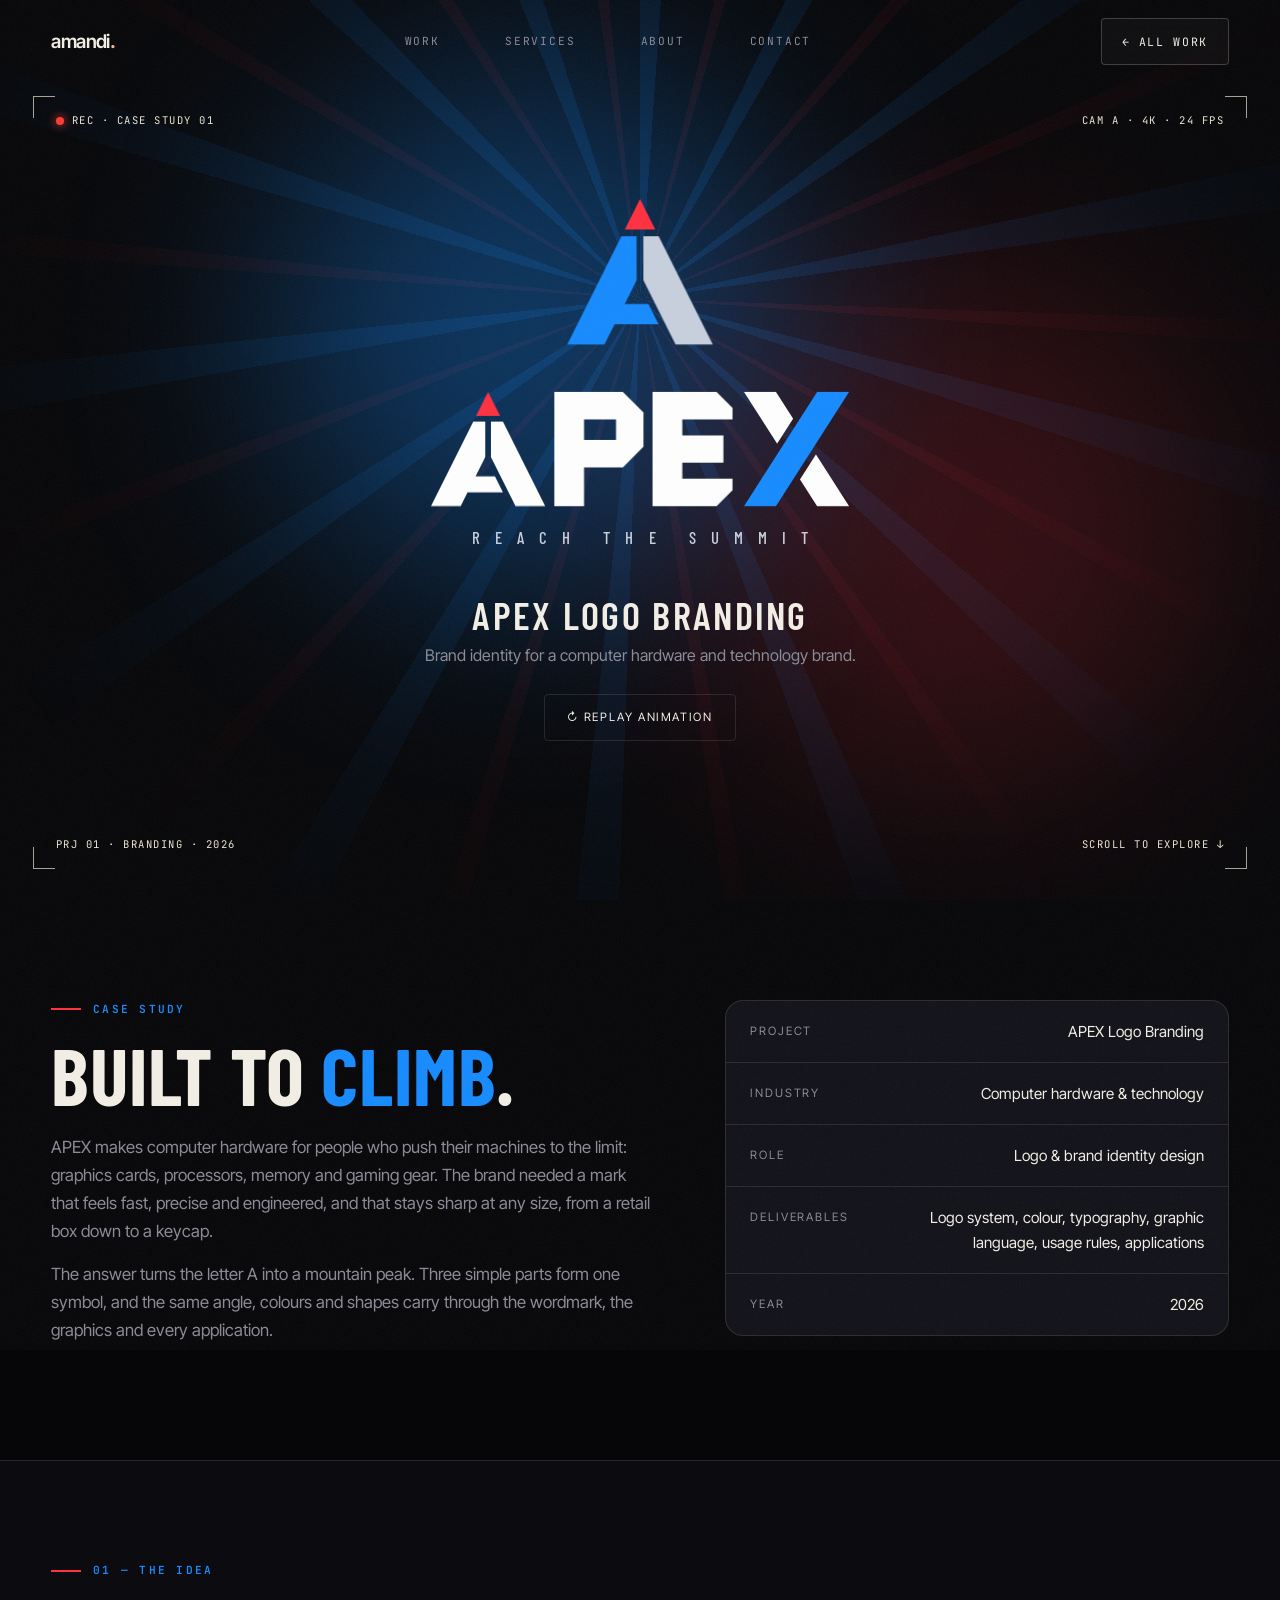
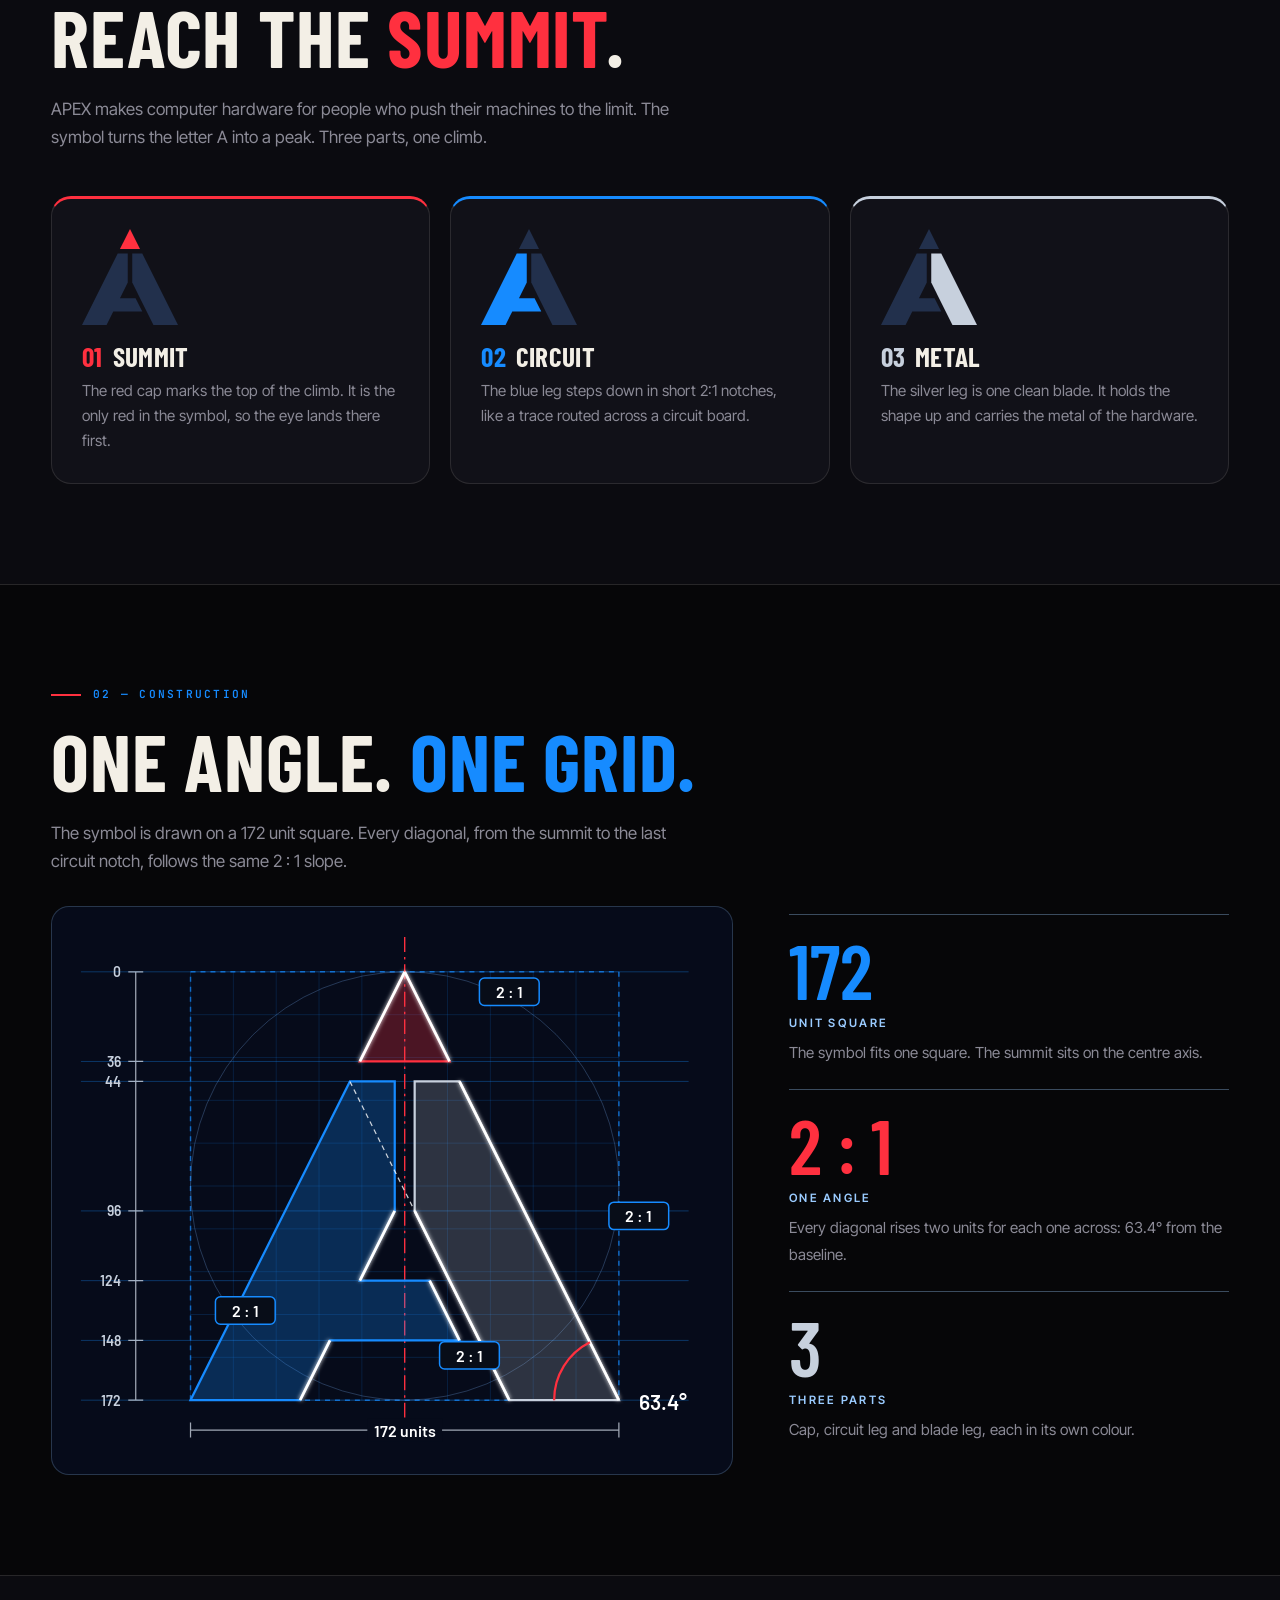
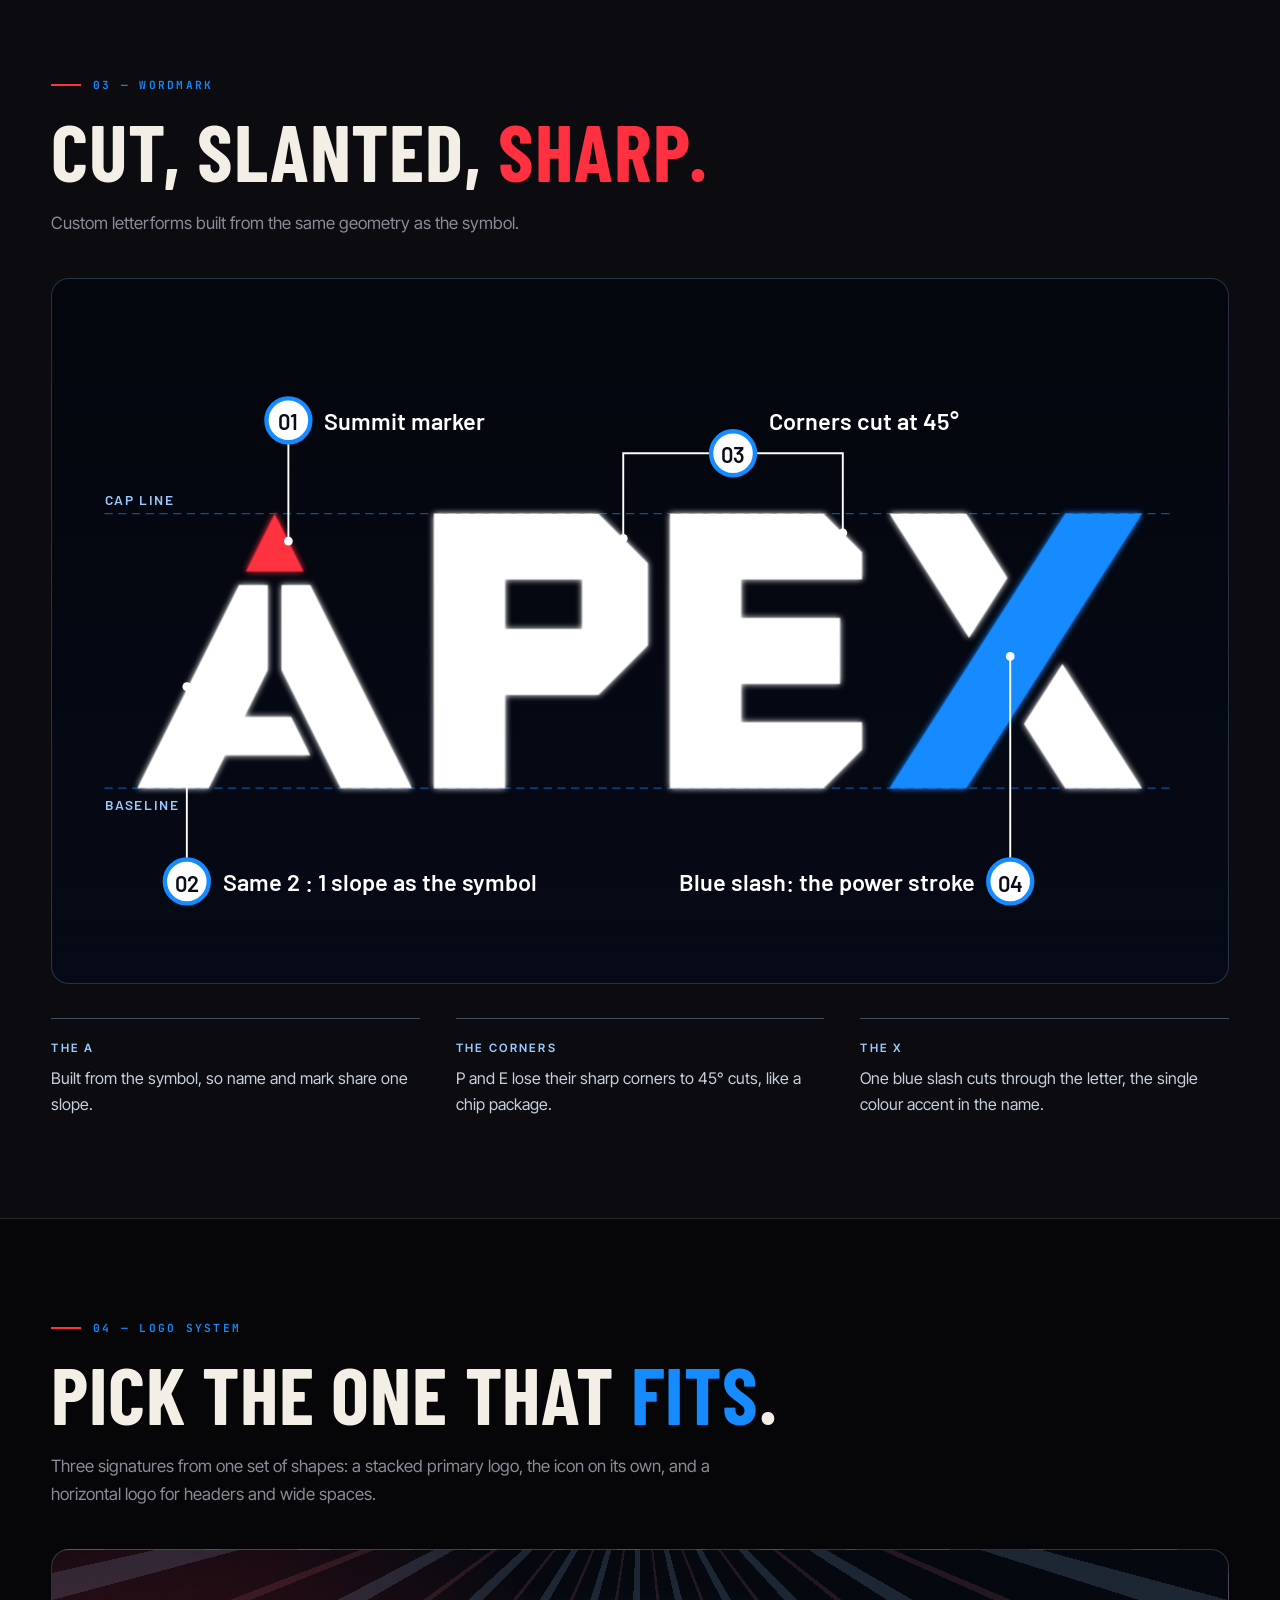
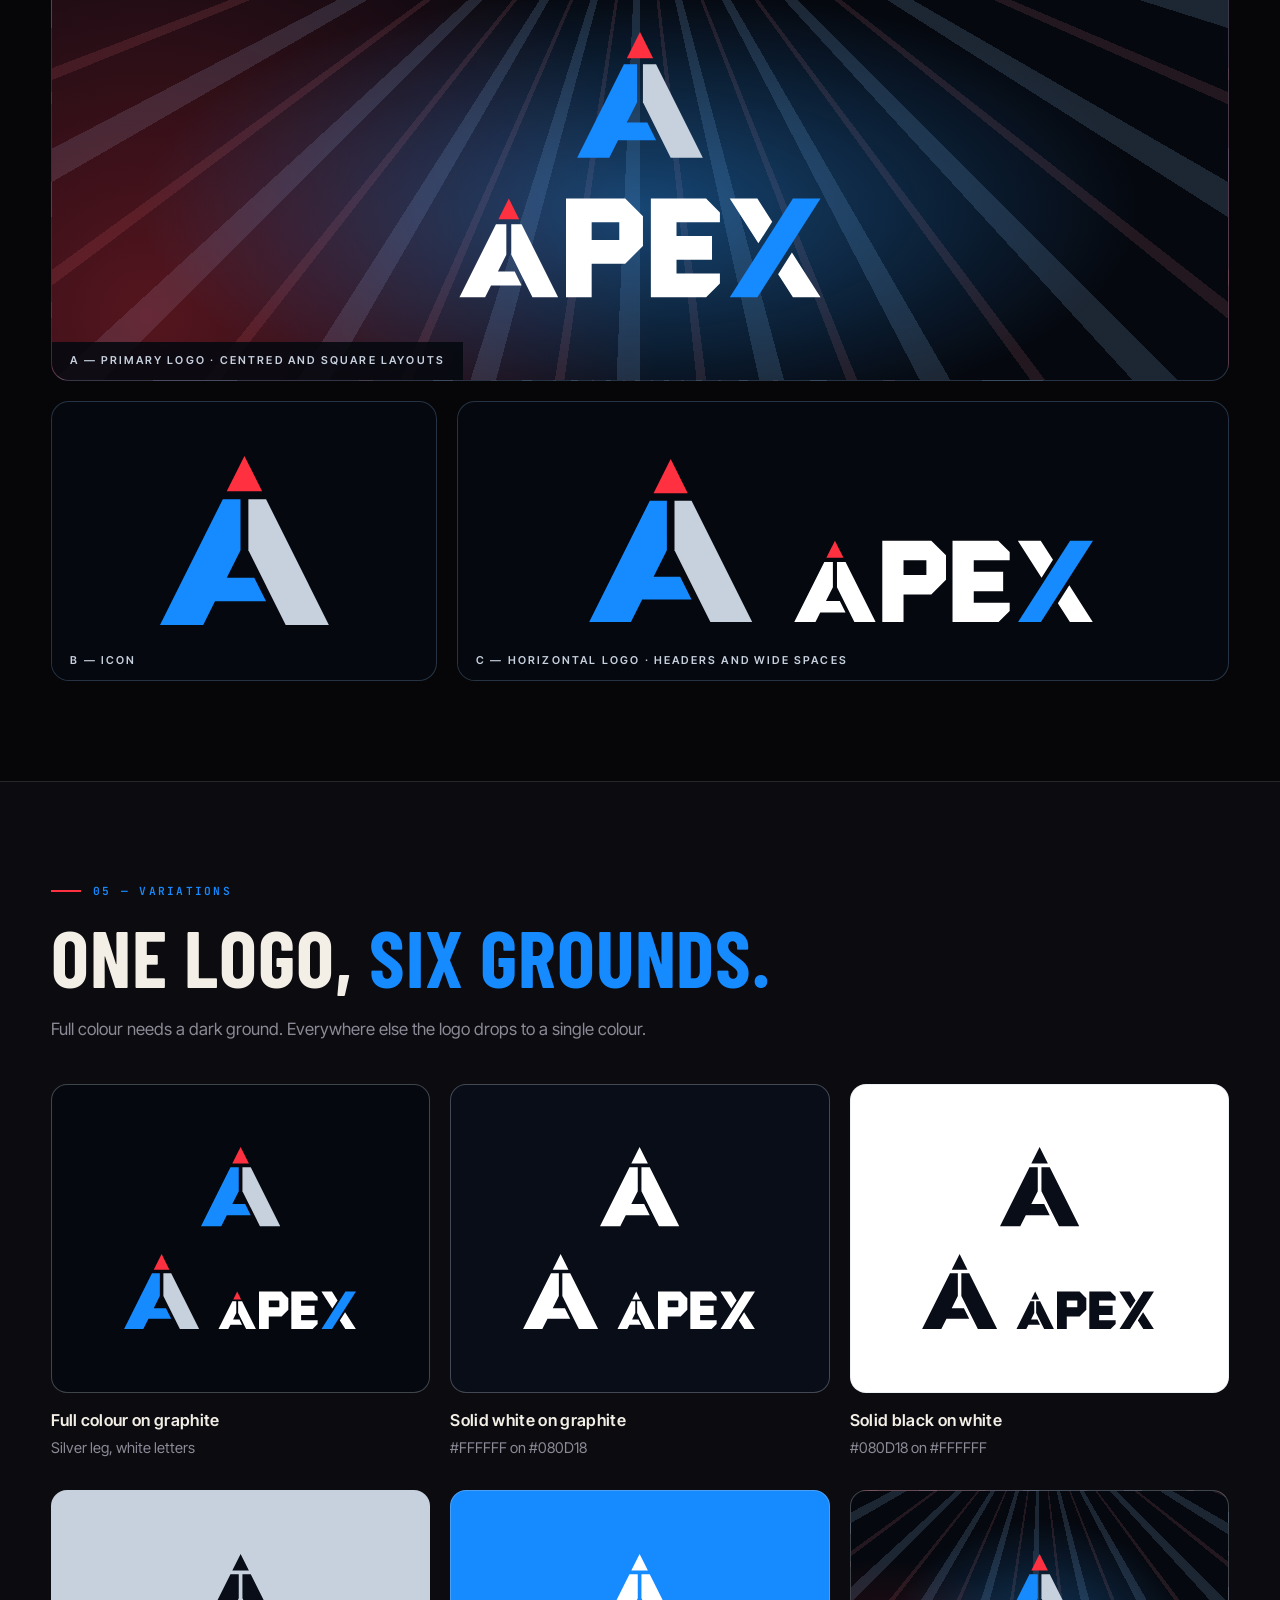
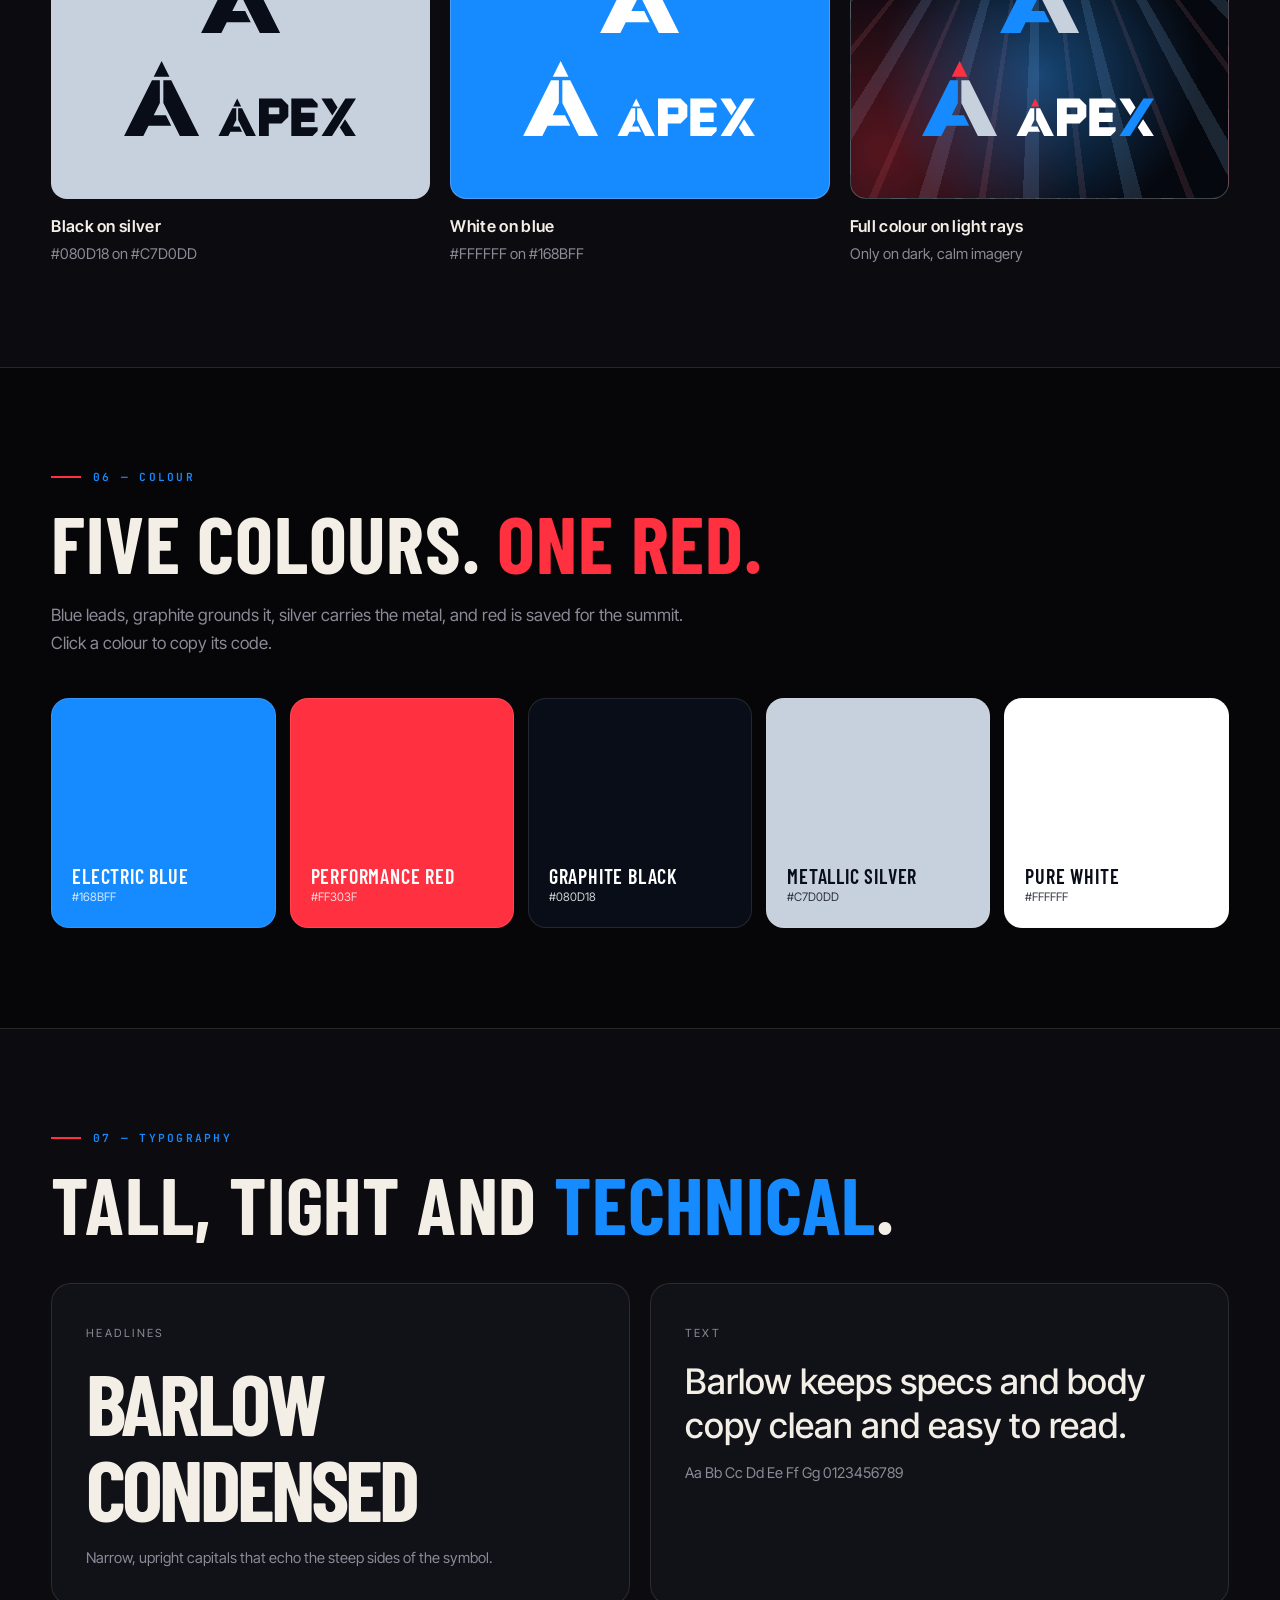
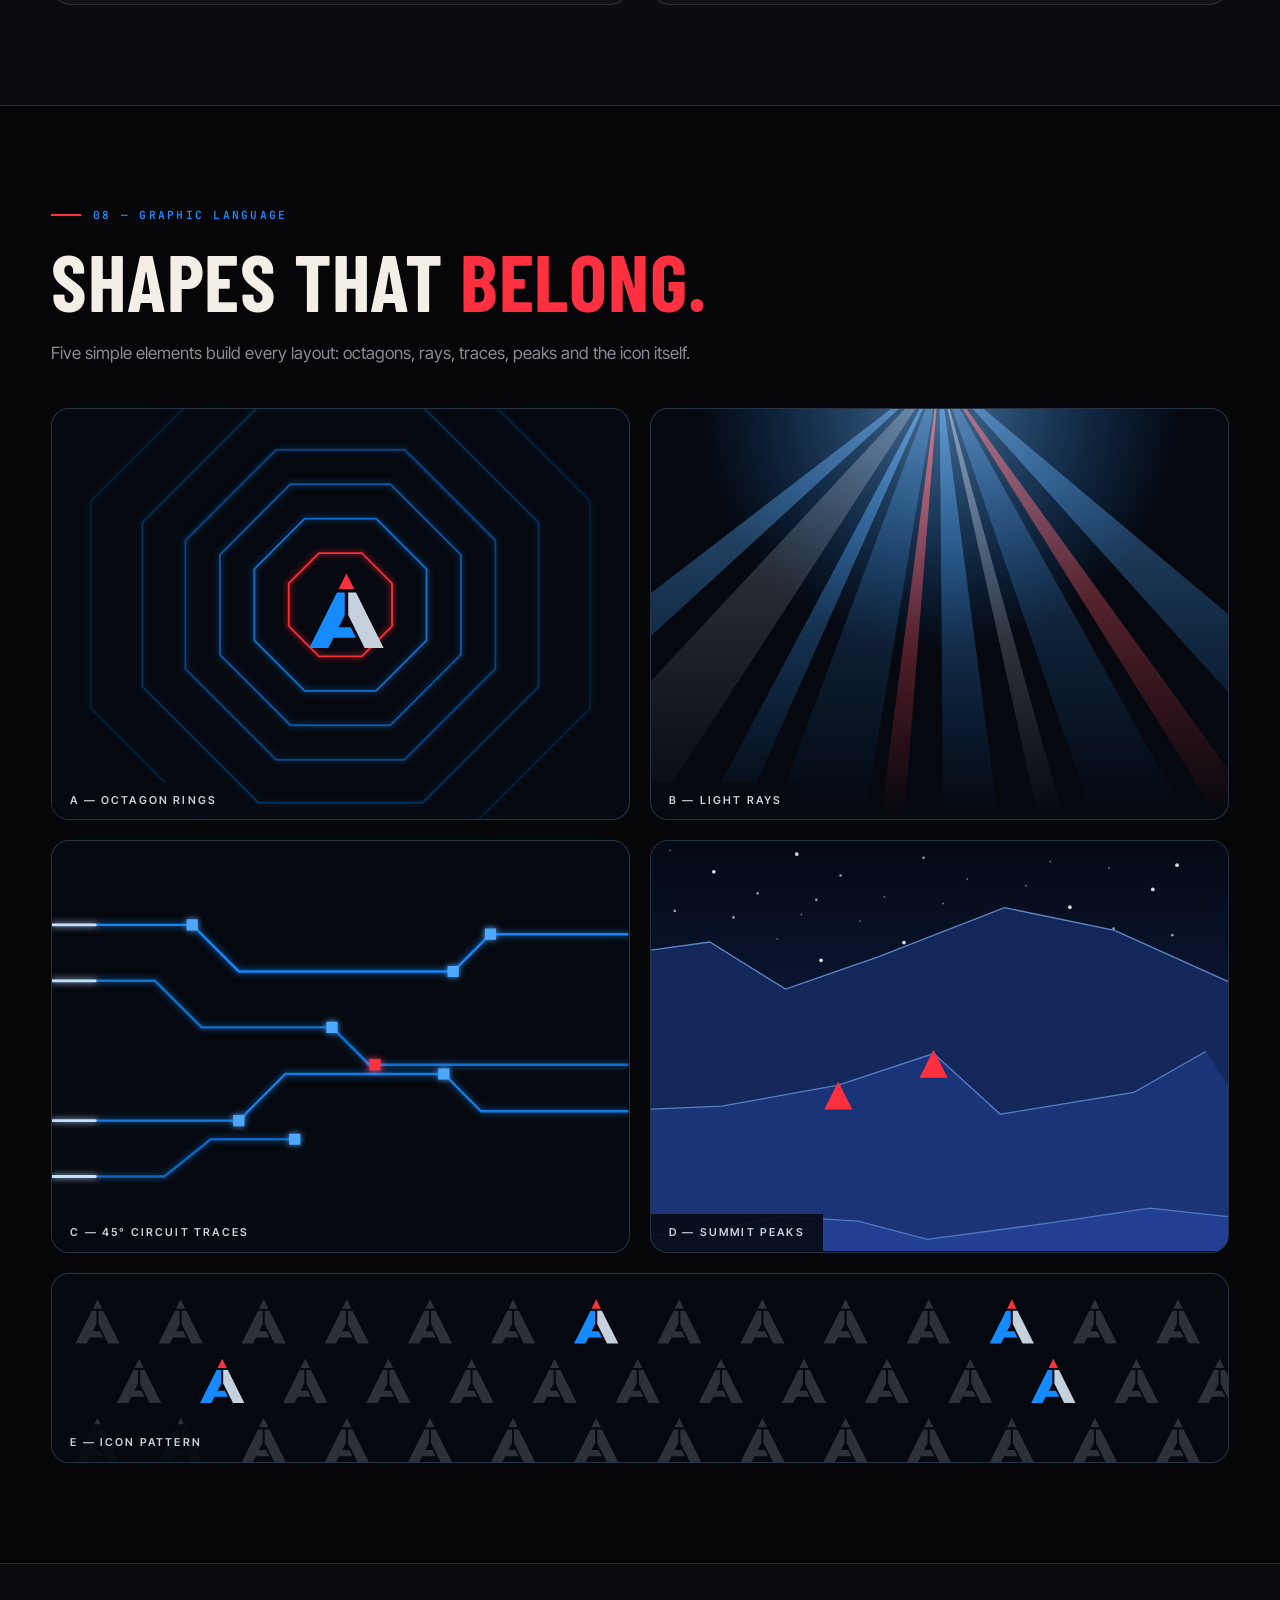
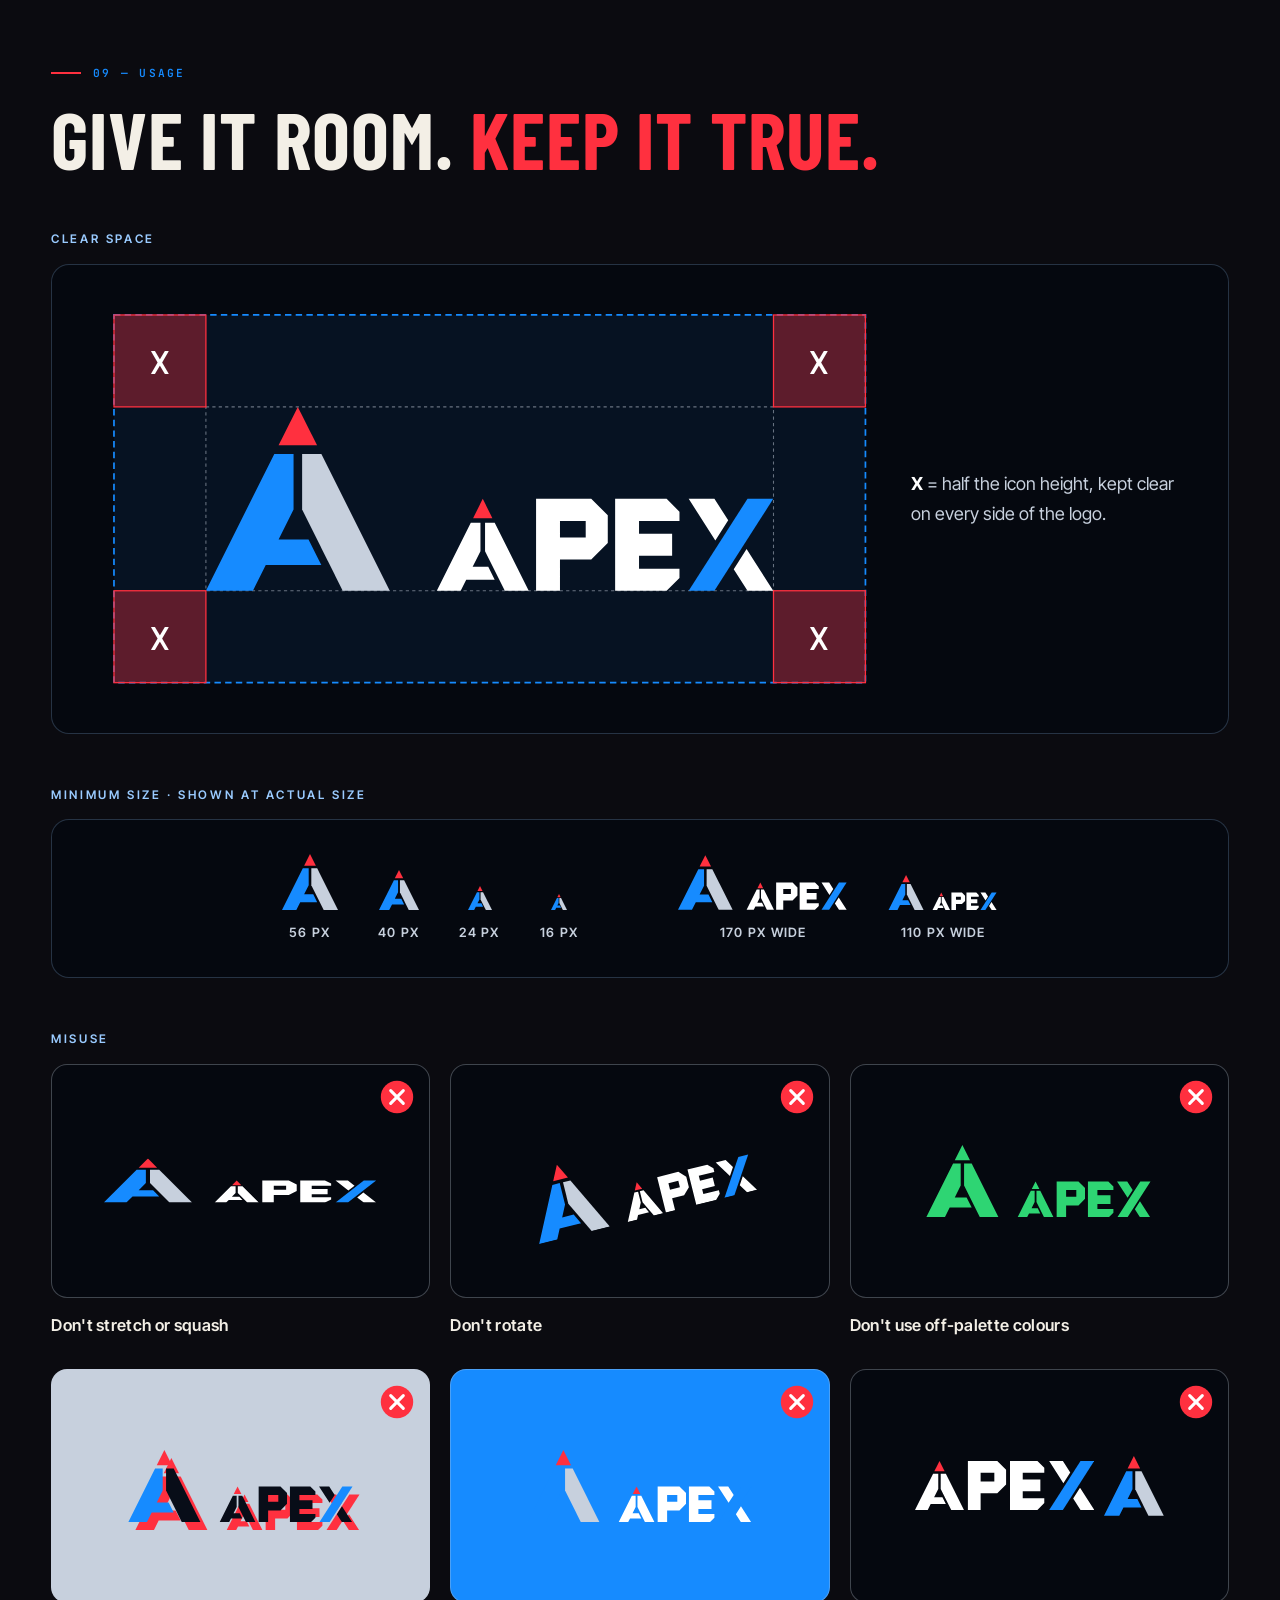
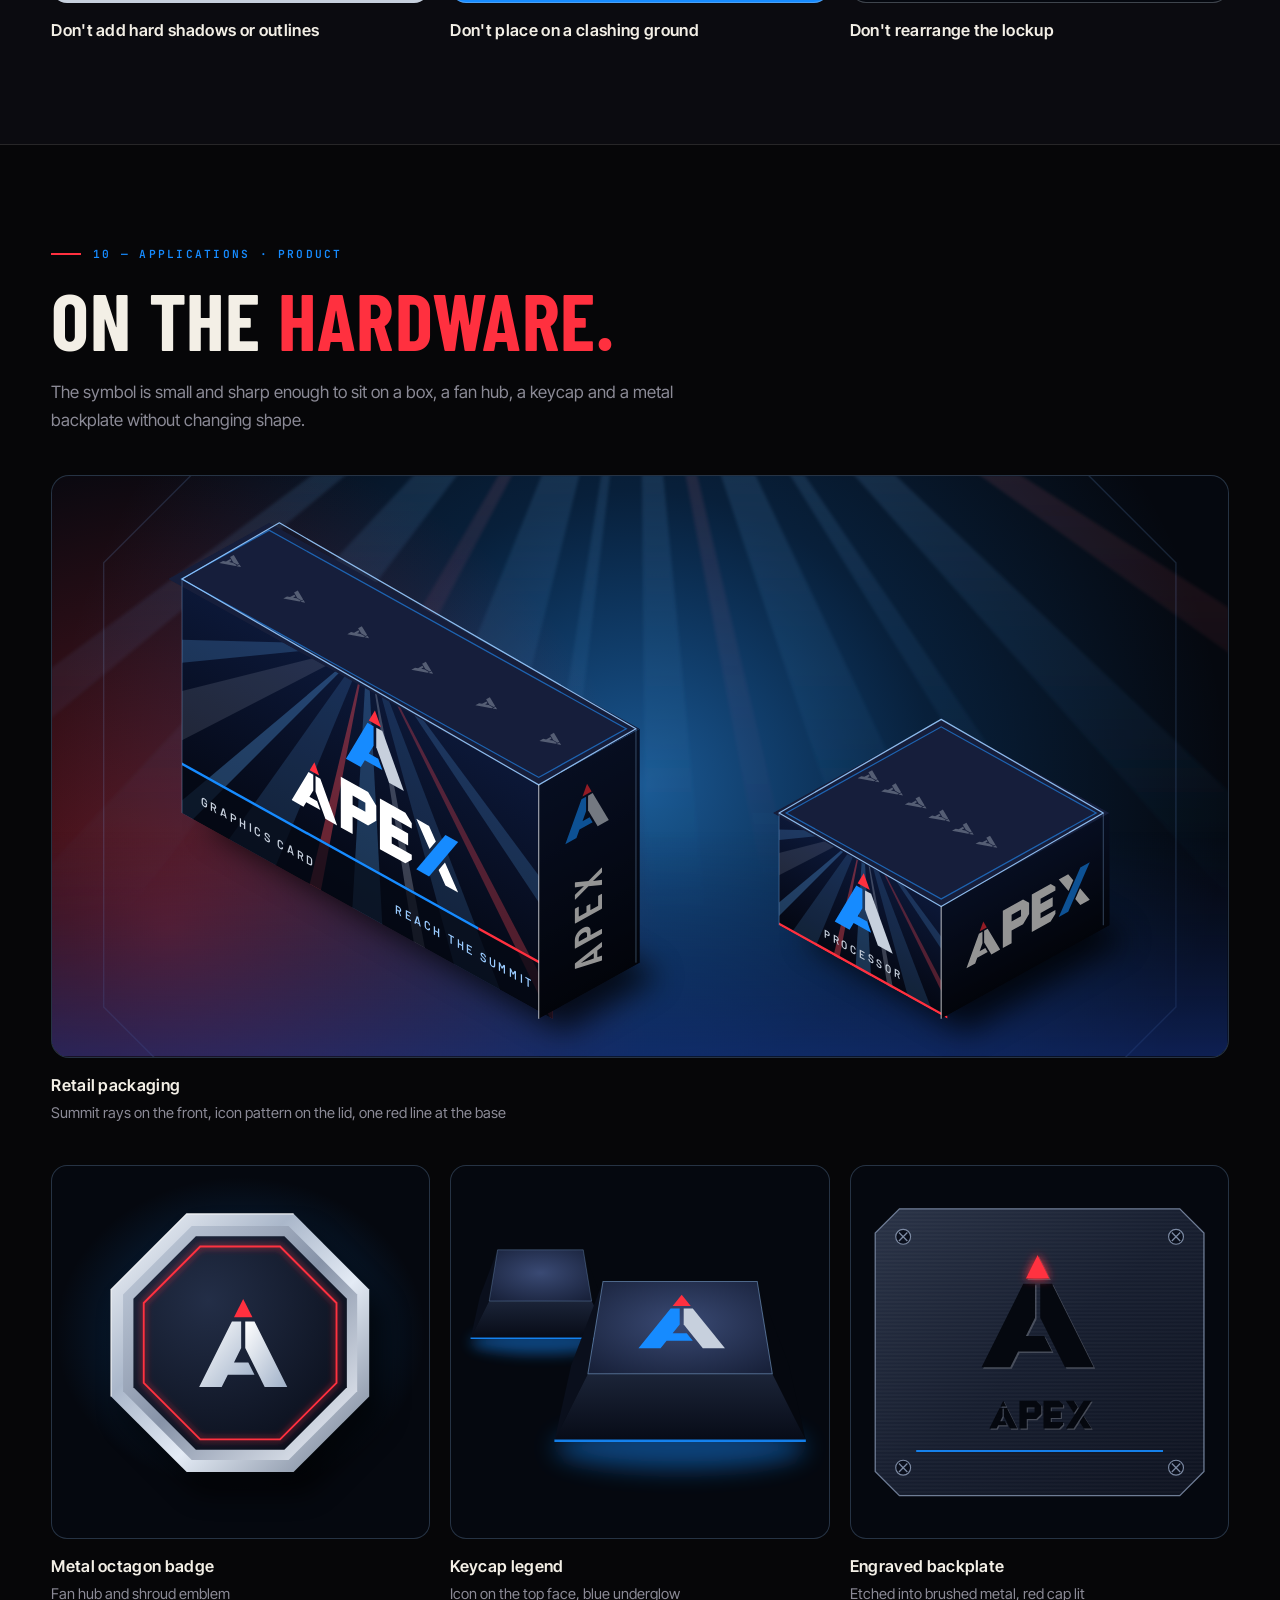
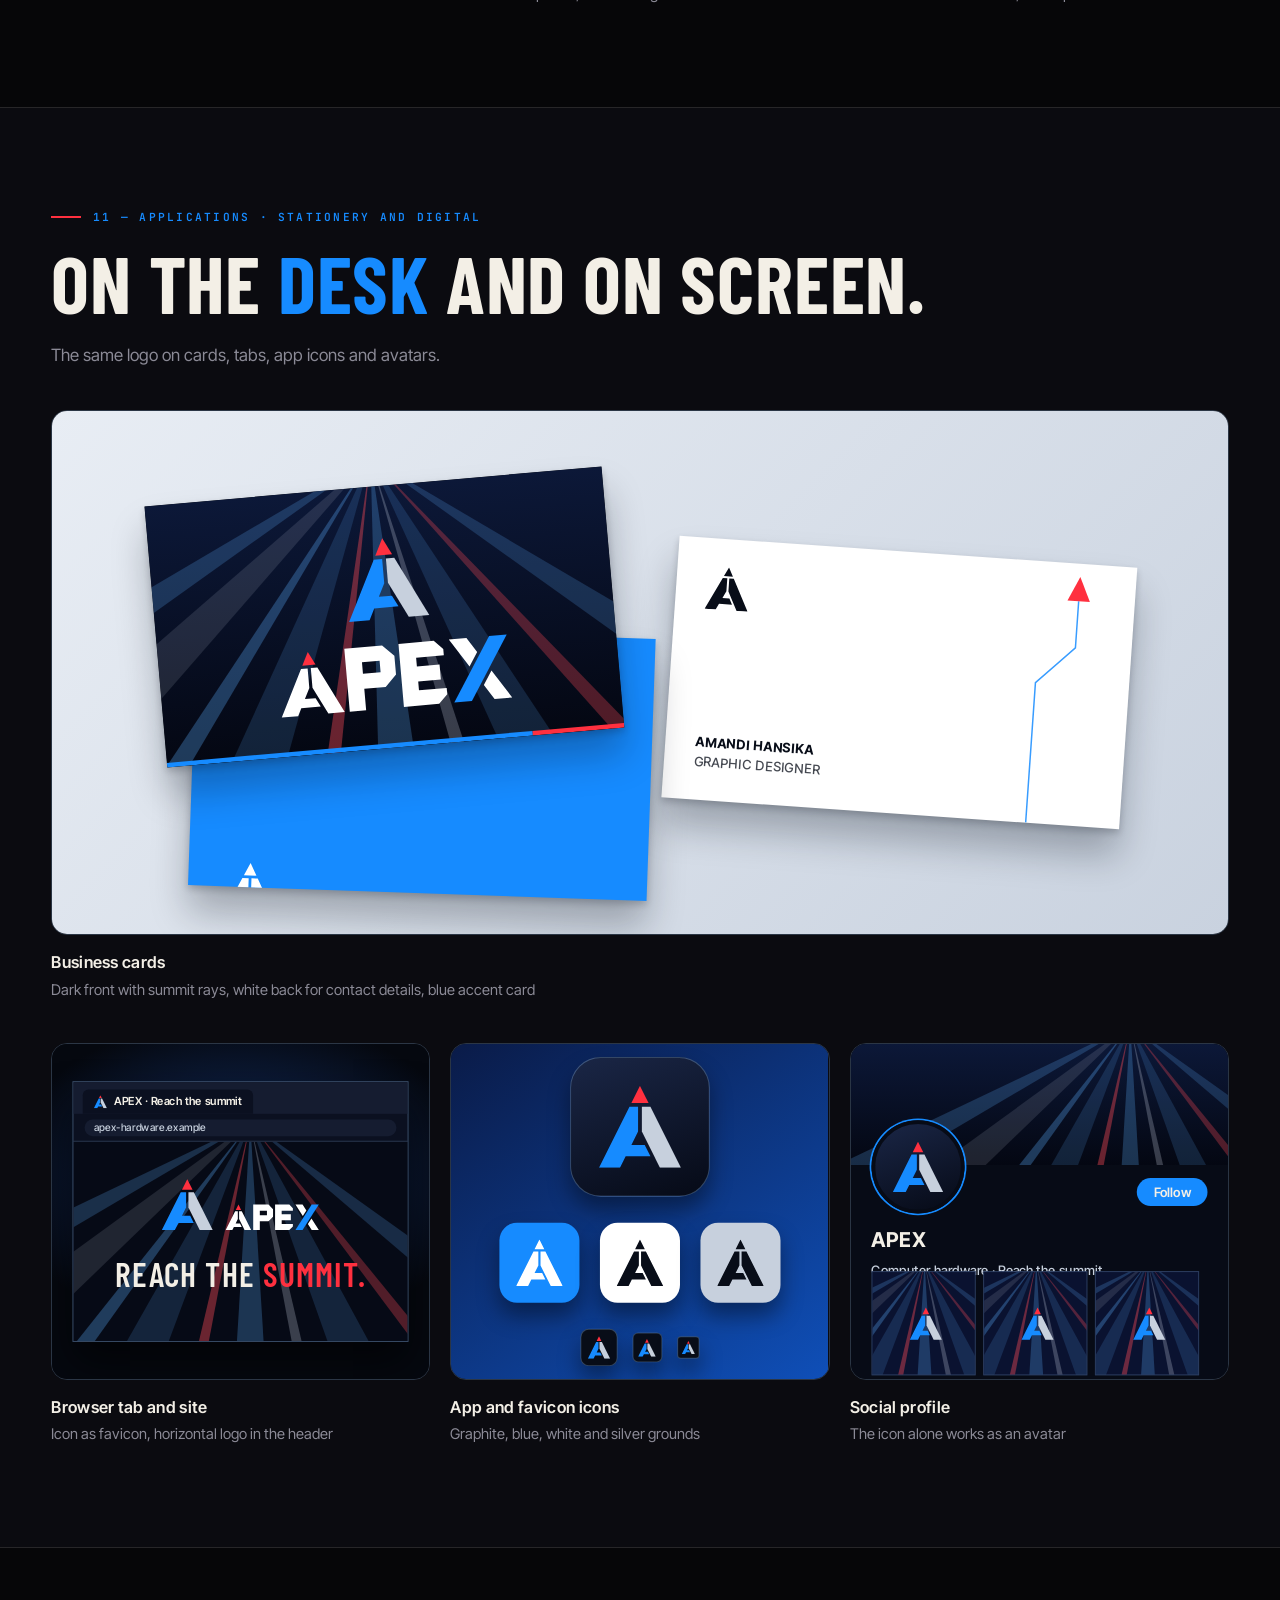
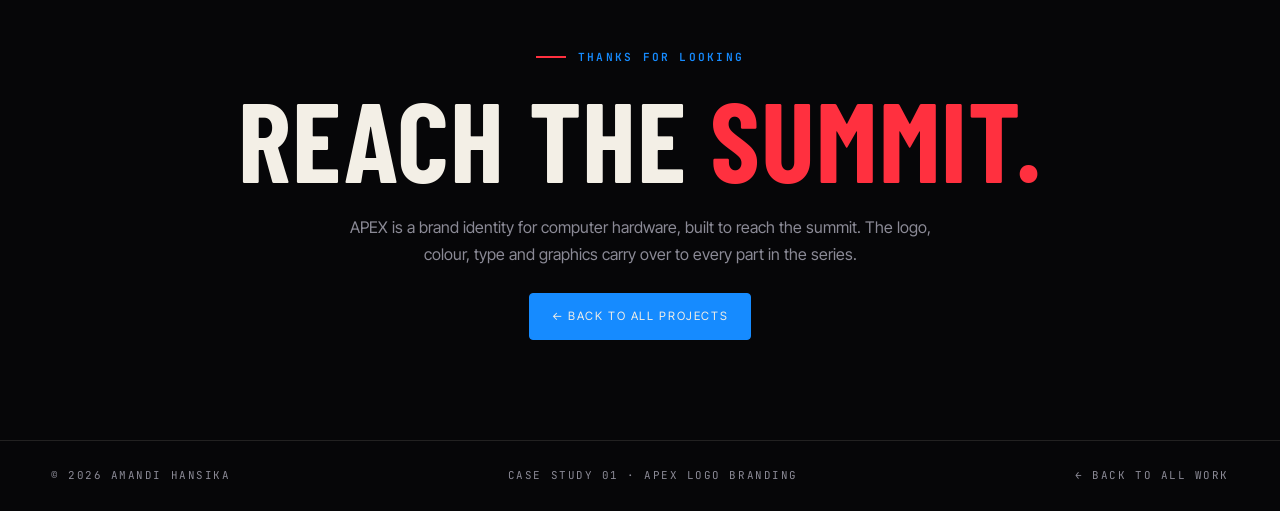
==== commit c83ea024: "New site theme: camera viewfinder + 3D iridescent lens - WebGL hero: glass object morphs sphere > cu" ====
--- a/apex.html
+++ b/apex.html
@@ -7,14 +7,15 @@
 <meta name="description" content="Case study: APEX logo and brand identity for a computer hardware and technology brand, designed by Amandi Hansika.">
 <link rel="preconnect" href="https://fonts.googleapis.com">
 <link rel="preconnect" href="https://fonts.gstatic.com" crossorigin>
-<link href="https://fonts.googleapis.com/css2?family=Barlow+Condensed:wght@500;600;700&family=Barlow:wght@400;500;600;700&family=Syne:wght@800&display=swap" rel="stylesheet">
+<link href="https://fonts.googleapis.com/css2?family=Barlow+Condensed:wght@500;600;700&family=Barlow:wght@400;500;600;700&family=Inter+Tight:wght@200;300;400;500;600&family=JetBrains+Mono:wght@400;500&display=swap" rel="stylesheet">
+<link rel="stylesheet" href="theme.css">
 <style>
 :root{
-  --bg:#080D18; --bg2:#0C1322; --card:#101A2E; --line:#1D2A44;
-  --text:#FFFFFF; --muted:#93A0B8; --ice:#9ACBFF;
+  --bg:#060608; --bg2:#0B0B10; --card:#111118; --line:rgba(237,230,214,.12);
+  --text:#F3EFE6; --muted:#8B8A96; --ice:#9ACBFF;
   --blue:#168BFF; --red:#FF303F; --silver:#C7D0DD;
   --display:'Barlow Condensed','Arial Narrow',system-ui,sans-serif;
-  --body:'Barlow',system-ui,-apple-system,'Segoe UI',sans-serif;
+  --body:'Inter Tight',system-ui,-apple-system,'Segoe UI',sans-serif;
 }
 *{box-sizing:border-box;margin:0;padding:0}
 html{scroll-behavior:smooth}
@@ -27,7 +28,7 @@
 h1,h2,h3{font-family:var(--display);line-height:1;text-transform:uppercase;letter-spacing:.01em;font-weight:700}
 h2{font-size:clamp(2.6rem,6.4vw,5rem);margin-bottom:20px}
 h2 b{color:var(--blue);font-weight:700} h2 b.r{color:var(--red)}
-.eyebrow{font-size:.74rem;letter-spacing:.3em;text-transform:uppercase;color:var(--blue);font-weight:600;margin-bottom:16px;display:flex;gap:12px;align-items:center}
+.eyebrow{font-family:var(--mono);font-size:.7rem;letter-spacing:.2em;text-transform:uppercase;color:var(--blue);font-weight:600;margin-bottom:16px;display:flex;gap:12px;align-items:center}
 .eyebrow::before{content:"";width:30px;height:2px;background:var(--red)}
 .lead{color:var(--muted);max-width:660px;font-size:1.06rem}
 .band{background:var(--bg2);border-block:1px solid var(--line)}
@@ -46,15 +47,14 @@
 .in .lt{animation:letter .7s cubic-bezier(.2,.8,.2,1) forwards;animation-delay:var(--d,0s)}
 
 /* nav */
-nav{position:fixed;top:0;left:0;right:0;z-index:50;padding:18px 0;transition:background .3s,border-color .3s;border-bottom:1px solid transparent}
-nav.scrolled{background:rgba(8,13,24,.78);backdrop-filter:blur(14px);border-color:var(--line)}
-nav .wrap{display:flex;justify-content:space-between;align-items:center}
-.logo{font-family:'Syne',var(--display);font-weight:800;font-size:1.25rem}
-.logo b{color:var(--red)}
-.btn{display:inline-flex;align-items:center;gap:10px;padding:12px 24px;border-radius:999px;font-weight:600;font-size:.92rem;border:1px solid var(--line);transition:transform .25s,border-color .25s,background .25s;cursor:pointer;background:none;color:var(--text);font-family:inherit}
+.btn{display:inline-flex;align-items:center;gap:10px;padding:13px 22px;border-radius:4px;font-family:var(--mono);font-weight:400;font-size:.72rem;letter-spacing:.14em;text-transform:uppercase;border:1px solid var(--line);transition:transform .25s,border-color .25s,background .25s;cursor:pointer;background:none;color:var(--text);font-family:inherit}
 .btn:hover{transform:translateY(-3px);border-color:var(--blue)}
 .btn.primary{background:var(--blue);border-color:var(--blue)}
-#progress{position:fixed;top:0;left:0;height:3px;width:0;background:linear-gradient(90deg,var(--blue),var(--red));z-index:60}
+#progress{position:fixed;top:0;left:0;height:2px;width:0;background:linear-gradient(90deg,var(--peach),var(--lilac));z-index:70}
+.hero .corners{inset:clamp(74px,11vh,96px) clamp(14px,2.6vw,36px) clamp(18px,3.4vh,34px);z-index:3}
+.hero .hudl{position:absolute;z-index:3;left:clamp(32px,4.4vw,56px);right:clamp(32px,4.4vw,56px);display:flex;justify-content:space-between;gap:16px;font-family:var(--mono);font-size:.66rem;letter-spacing:.14em;text-transform:uppercase;color:var(--cream)}
+.hero .hudl.t{top:calc(clamp(74px,11vh,96px) + 16px)}.hero .hudl.b{bottom:calc(clamp(18px,3.4vh,34px) + 16px)}
+@media (max-width:700px){.hero .hudl .hide-m{display:none}}
 
 /* hero */
 .hero{position:relative;min-height:100vh;display:grid;place-items:center;text-align:center;overflow:hidden;padding:120px 0 80px}
@@ -226,7 +226,6 @@
 .next{text-align:center}
 .next h2{font-size:clamp(3rem,9vw,7rem)}
 .next p{color:var(--muted);max-width:620px;margin:0 auto 26px}
-footer{border-top:1px solid var(--line);padding:26px 0;color:var(--muted);font-size:.84rem;text-align:center}
 
 @media (max-width:900px){
   section{padding:76px 0}
@@ -253,13 +252,21 @@
 </head>
 <body>
 <div id="progress"></div>
-<nav id="nav"><div class="wrap">
-  <a href="index.html" class="logo">amandi<b>.</b></a>
-  <a href="index.html#work" class="btn">← All work</a>
-</div></nav>
+<div class="grain" aria-hidden="true"></div>
+<nav class="nav">
+  <div class="wrap">
+    <a href="index.html" class="brand">amandi<b>.</b></a>
+    <div class="links"><a href="index.html#work">Work</a><a href="index.html#services">Services</a><a href="index.html#about">About</a><a href="index.html#contact">Contact</a></div>
+    <a href="index.html#work" class="pill ghost">← All work</a>
+    <button id="burger" aria-label="Menu">MENU</button>
+  </div>
+</nav>
 
 <!-- ============ HERO ============ -->
 <header class="hero">
+  <div class="corners"><i></i><i></i><i></i><i></i></div>
+  <div class="hudl t"><span class="recl">REC · Case study 01</span><span class="hide-m">CAM A · 4K · 24 FPS</span></div>
+  <div class="hudl b"><span>PRJ 01 · Branding · 2026</span><span class="hide-m">Scroll to explore ↓</span></div>
   <div class="rays"></div><div class="glow gl1"></div><div class="glow gl2"></div>
   <div class="wrap">
     <svg id="logo" class="play" viewBox="0 0 520 363" role="img" aria-label="APEX logo">
@@ -847,7 +854,10 @@
     <a class="btn primary" href="index.html#work">← Back to all projects</a>
   </div>
 </section>
-<footer>© <span id="yr"></span> Amandi Hansika. All rights reserved.</footer>
+<footer>
+  <div class="wrap"><span>© <span id="yr"></span> Amandi Hansika</span><span>Case study 01 · APEX Logo Branding</span><a href="index.html#work">← Back to all work</a></div>
+</footer>
+<script src="theme.js"></script>
 
 <script>
 const $=s=>document.querySelector(s), $$=s=>[...document.querySelectorAll(s)];
@@ -955,7 +965,7 @@
 $$('.rv').forEach(e=>io.observe(e));
 
 /* nav + progress */
-addEventListener('scroll',()=>{$('#nav').classList.toggle('scrolled',scrollY>40);
+addEventListener('scroll',()=>{
   $('#progress').style.width=(scrollY/(document.documentElement.scrollHeight-innerHeight)*100)+'%'},{passive:true});
 $('#yr').textContent=new Date().getFullYear();
 </script>
--- a/theme.css
+++ b/theme.css
@@ -0,0 +1,110 @@
+/* =========================================================
+   AMANDI — shared theme: "One eye, many lenses"
+   black studio · iridescent glass · camera HUD
+   ========================================================= */
+:root{
+  --bg:#060608; --bg2:#0B0B10; --card:#111118; --card2:#16161F;
+  --line:rgba(237,230,214,.12); --line2:rgba(237,230,214,.22);
+  --text:#F3EFE6; --cream:#EDE6D6; --muted:#8B8A96;
+  --peach:#FFB59E; --lilac:#B8A4FF; --iris:#7B61FF; --rec:#FF3B30;
+  --sans:'Inter Tight',system-ui,-apple-system,'Segoe UI',sans-serif;
+  --mono:'JetBrains Mono',ui-monospace,'SFMono-Regular',Menlo,monospace;
+  --ease:cubic-bezier(.2,.8,.2,1);
+}
+*{box-sizing:border-box;margin:0;padding:0}
+html{scroll-behavior:smooth;-webkit-text-size-adjust:100%}
+body{background:var(--bg);color:var(--text);font-family:var(--sans);line-height:1.6;overflow-x:hidden;-webkit-font-smoothing:antialiased}
+a{color:inherit;text-decoration:none}
+img{max-width:100%;display:block}
+button{font:inherit;color:inherit}
+::selection{background:var(--peach);color:#000}
+.wrap{width:min(1240px,92%);margin-inline:auto}
+.mono{font-family:var(--mono);font-size:.72rem;letter-spacing:.12em;text-transform:uppercase}
+.muted{color:var(--muted)}
+.grad{background:linear-gradient(100deg,var(--peach) 0%,var(--lilac) 55%,var(--iris) 100%);-webkit-background-clip:text;background-clip:text;color:transparent}
+.silver{background:linear-gradient(180deg,#FFFFFF 10%,#8F8D9B 100%);-webkit-background-clip:text;background-clip:text;color:transparent}
+
+/* ---------- nav ---------- */
+.nav{position:fixed;top:0;left:0;right:0;z-index:60;padding:18px 0;border-bottom:1px solid transparent;transition:background .4s,border-color .4s,backdrop-filter .4s}
+.nav.scrolled{background:rgba(6,6,8,.62);backdrop-filter:blur(16px);-webkit-backdrop-filter:blur(16px);border-color:var(--line)}
+.nav .wrap{display:flex;align-items:center;justify-content:space-between;gap:20px}
+.brand{font-weight:600;font-size:1.18rem;letter-spacing:-.03em}
+.brand b{color:var(--peach)}
+.links{display:flex;gap:30px}
+.links a{font-family:var(--mono);font-size:.7rem;letter-spacing:.16em;text-transform:uppercase;color:var(--muted);transition:color .25s}
+.links a::before{content:"[ ";opacity:0;transition:opacity .25s}
+.links a::after{content:" ]";opacity:0;transition:opacity .25s}
+.links a:hover{color:var(--text)}
+.links a:hover::before,.links a:hover::after{opacity:1}
+#burger{display:none;background:none;border:1px solid var(--line2);border-radius:4px;width:42px;height:38px;font-family:var(--mono);font-size:.7rem;letter-spacing:.1em;cursor:pointer}
+
+/* ---------- buttons ---------- */
+.pill{font-family:var(--mono);font-size:.72rem;letter-spacing:.14em;text-transform:uppercase;background:var(--cream);color:#0B0B0F;padding:13px 20px;border-radius:4px;display:inline-flex;gap:10px;align-items:center;border:1px solid var(--cream);transition:transform .3s var(--ease),background .3s,border-color .3s,color .3s;cursor:pointer;white-space:nowrap}
+.pill:hover{transform:translateY(-2px);background:#fff}
+.pill.ghost{background:rgba(255,255,255,.03);color:var(--text);border-color:var(--line2);backdrop-filter:blur(8px)}
+.pill.ghost:hover{border-color:var(--cream)}
+.pill .dot{width:7px;height:7px;border-radius:50%;background:var(--rec);box-shadow:0 0 10px var(--rec);animation:blinkrec 1.4s steps(1) infinite}
+@keyframes blinkrec{50%{opacity:.25}}
+
+/* ---------- section heads ---------- */
+.kick{font-family:var(--mono);font-size:.72rem;letter-spacing:.16em;text-transform:uppercase;color:var(--peach);display:inline-flex;gap:10px;align-items:center}
+.kick::before{content:"";width:6px;height:6px;border-radius:50%;background:var(--peach);box-shadow:0 0 10px var(--peach)}
+.big{font-weight:300;font-size:clamp(2.6rem,7vw,6.4rem);line-height:.94;letter-spacing:-.045em}
+.sh{display:flex;justify-content:space-between;align-items:flex-end;gap:40px;margin-bottom:60px;padding-bottom:24px;border-bottom:1px solid var(--line)}
+.sh .big{margin-top:16px}
+.sh p{max-width:380px;color:var(--muted)}
+
+/* ---------- reveal ---------- */
+.rv{opacity:0;transform:translateY(40px);transition:opacity 1s ease,transform 1.1s var(--ease)}
+.rv.in{opacity:1;transform:none}
+.ln{display:block;overflow:hidden;padding-bottom:.04em}
+.ln>span{display:inline-block;transform:translateY(108%);transition:transform 1.1s var(--ease)}
+.in .ln>span,.on .ln>span{transform:none}
+.ln:nth-child(2)>span{transition-delay:.1s}.ln:nth-child(3)>span{transition-delay:.2s}
+
+/* ---------- camera viewfinder bits ---------- */
+.corners{position:absolute;inset:0;pointer-events:none}
+.corners i{position:absolute;width:22px;height:22px;border:1.5px solid var(--cream);opacity:.7}
+.corners i:nth-child(1){left:0;top:0;border-right:0;border-bottom:0}
+.corners i:nth-child(2){right:0;top:0;border-left:0;border-bottom:0}
+.corners i:nth-child(3){left:0;bottom:0;border-right:0;border-top:0}
+.corners i:nth-child(4){right:0;bottom:0;border-left:0;border-top:0}
+.recl{display:inline-flex;align-items:center;gap:8px}
+.recl::before{content:"";width:8px;height:8px;border-radius:50%;background:var(--rec);box-shadow:0 0 10px var(--rec);animation:blinkrec 1.4s steps(1) infinite}
+
+/* ---------- reticle cursor ---------- */
+.ret{position:fixed;left:0;top:0;width:30px;height:30px;pointer-events:none;z-index:200;transition:width .3s var(--ease),height .3s var(--ease),opacity .3s;opacity:0}
+.ret.live{opacity:1}
+.ret::before,.ret::after,.ret span::before,.ret span::after{content:"";position:absolute;width:8px;height:8px;border:1.5px solid var(--cream)}
+.ret::before{left:0;top:0;border-right:0;border-bottom:0}
+.ret::after{right:0;top:0;border-left:0;border-bottom:0}
+.ret span::before{left:0;bottom:0;border-right:0;border-top:0}
+.ret span::after{right:0;bottom:0;border-left:0;border-top:0}
+.ret em{position:absolute;left:50%;top:50%;width:4px;height:4px;margin:-2px 0 0 -2px;border-radius:50%;background:var(--peach)}
+.ret b{position:absolute;left:calc(100% + 10px);top:50%;transform:translateY(-50%);font:500 .6rem var(--mono);letter-spacing:.14em;color:var(--cream);white-space:nowrap;opacity:0;transition:opacity .2s;text-transform:uppercase}
+.ret.big{width:58px;height:58px}
+.ret.big b,.ret.lbl b{opacity:1}
+.ret.big::before,.ret.big::after,.ret.big span::before,.ret.big span::after{border-color:var(--peach)}
+@media (hover:hover) and (pointer:fine){body,a,button{cursor:none}}
+@media (hover:none),(pointer:coarse){.ret{display:none}}
+
+/* ---------- grain ---------- */
+.grain{position:fixed;inset:-50%;z-index:150;pointer-events:none;opacity:.055;background-image:url("data:image/svg+xml;utf8,<svg xmlns='http://www.w3.org/2000/svg' width='180' height='180'><filter id='n'><feTurbulence type='fractalNoise' baseFrequency='.85' numOctaves='2' stitchTiles='stitch'/></filter><rect width='100%25' height='100%25' filter='url(%23n)'/></svg>");animation:grain 1s steps(5) infinite}
+@keyframes grain{0%{transform:translate(0,0)}20%{transform:translate(-3%,2%)}40%{transform:translate(2%,-4%)}60%{transform:translate(-5%,-1%)}80%{transform:translate(4%,3%)}100%{transform:translate(0,0)}}
+
+/* ---------- footer ---------- */
+footer{border-top:1px solid var(--line);padding:26px 0;font-family:var(--mono);font-size:.68rem;letter-spacing:.14em;text-transform:uppercase;color:var(--muted)}
+footer .wrap{display:flex;justify-content:space-between;gap:16px;flex-wrap:wrap}
+
+@media (max-width:860px){
+  .links{position:fixed;top:70px;left:4%;right:4%;flex-direction:column;gap:18px;padding:24px;background:rgba(11,11,16,.96);border:1px solid var(--line);border-radius:8px;display:none}
+  .links.open{display:flex}
+  #burger{display:block}
+  .nav .pill{display:none}
+  .sh{flex-direction:column;align-items:flex-start;gap:18px}
+}
+@media (prefers-reduced-motion:reduce){
+  *,*::before,*::after{animation:none!important;transition:none!important}
+  .rv{opacity:1;transform:none}
+  .ln>span{transform:none}
+}
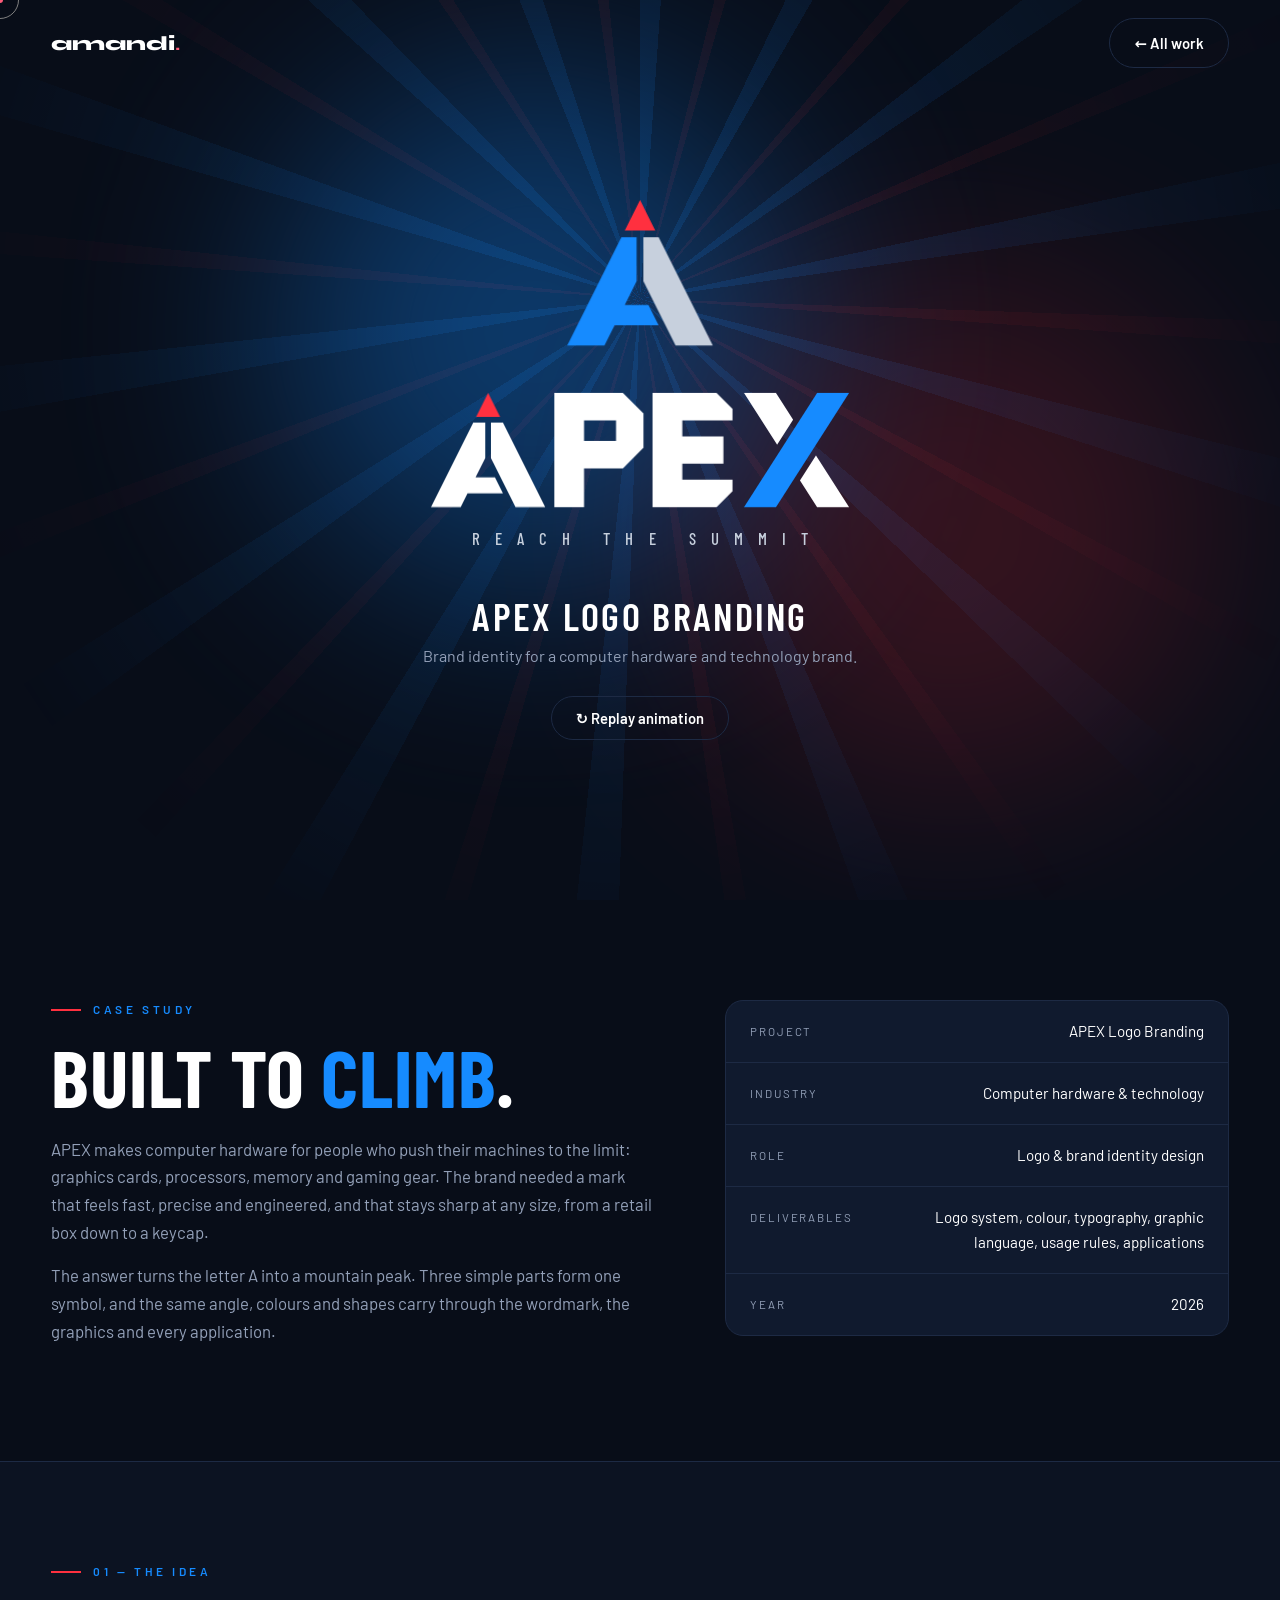
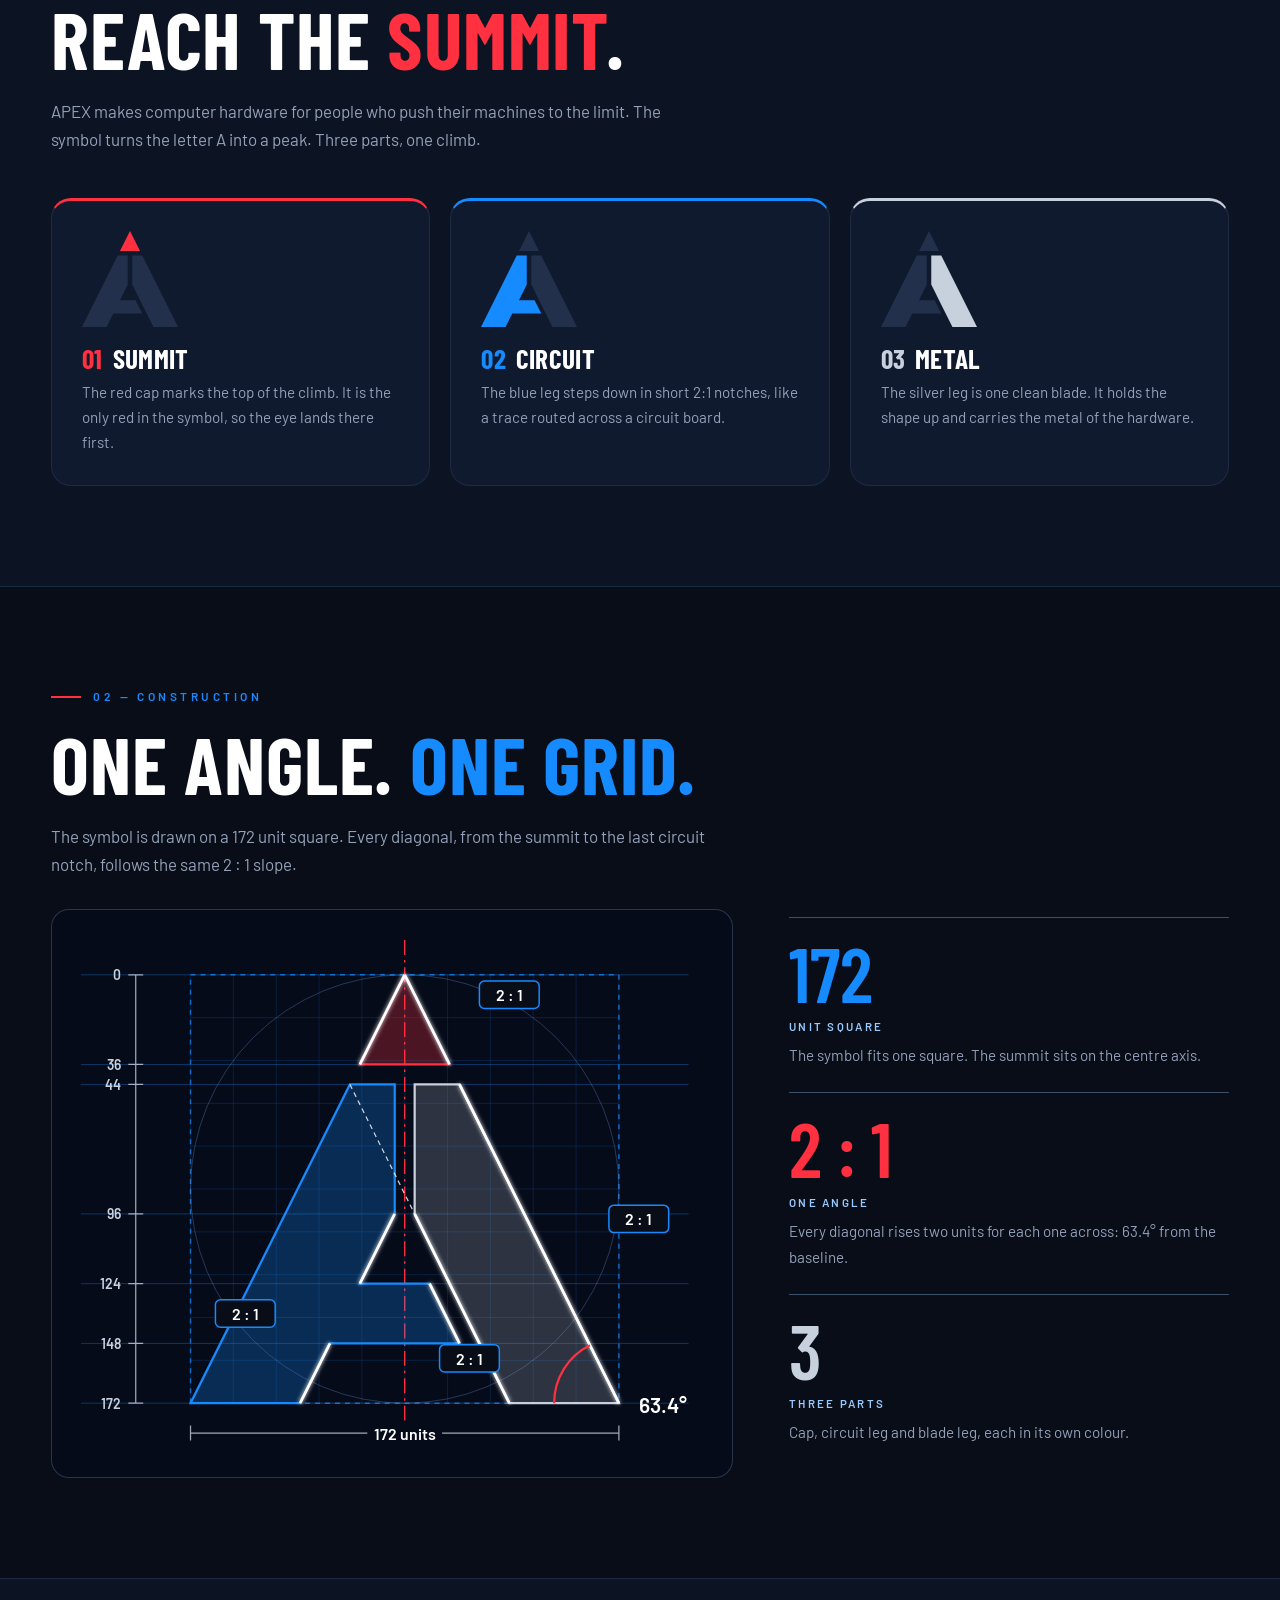
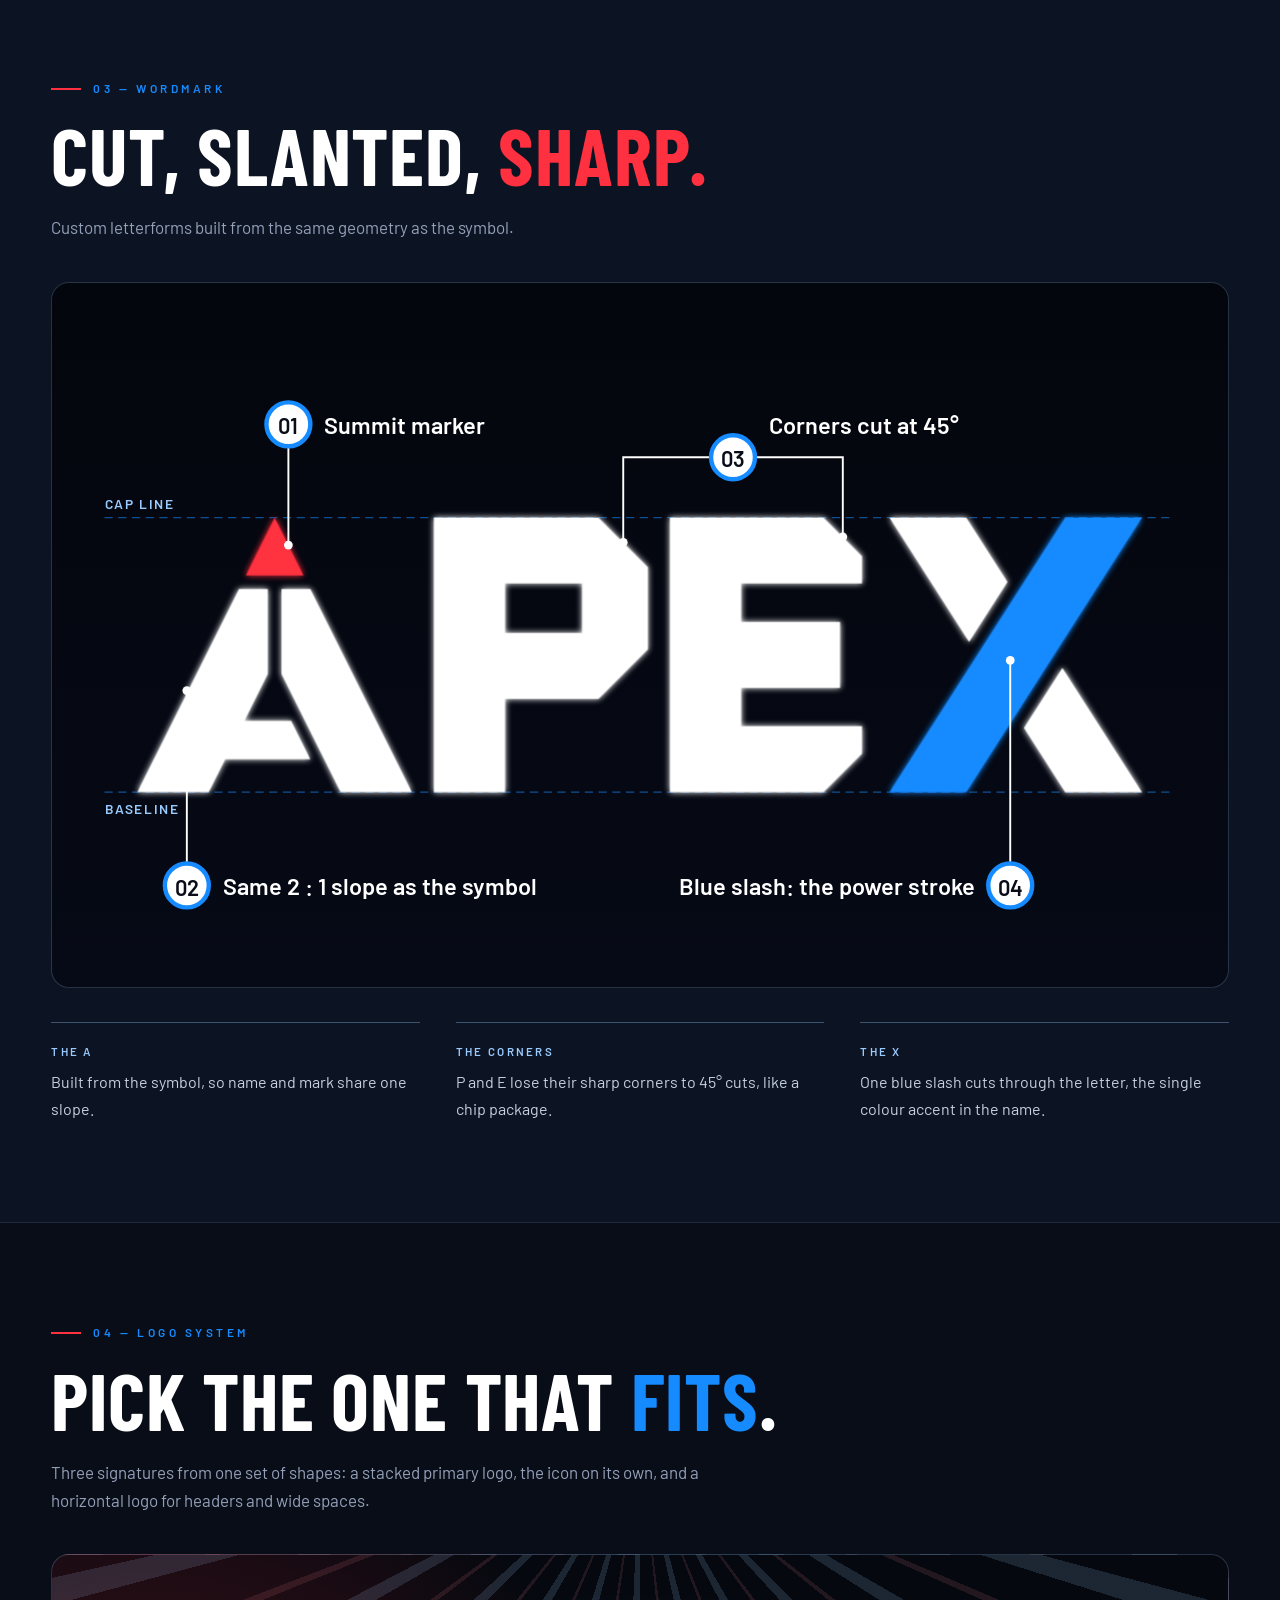
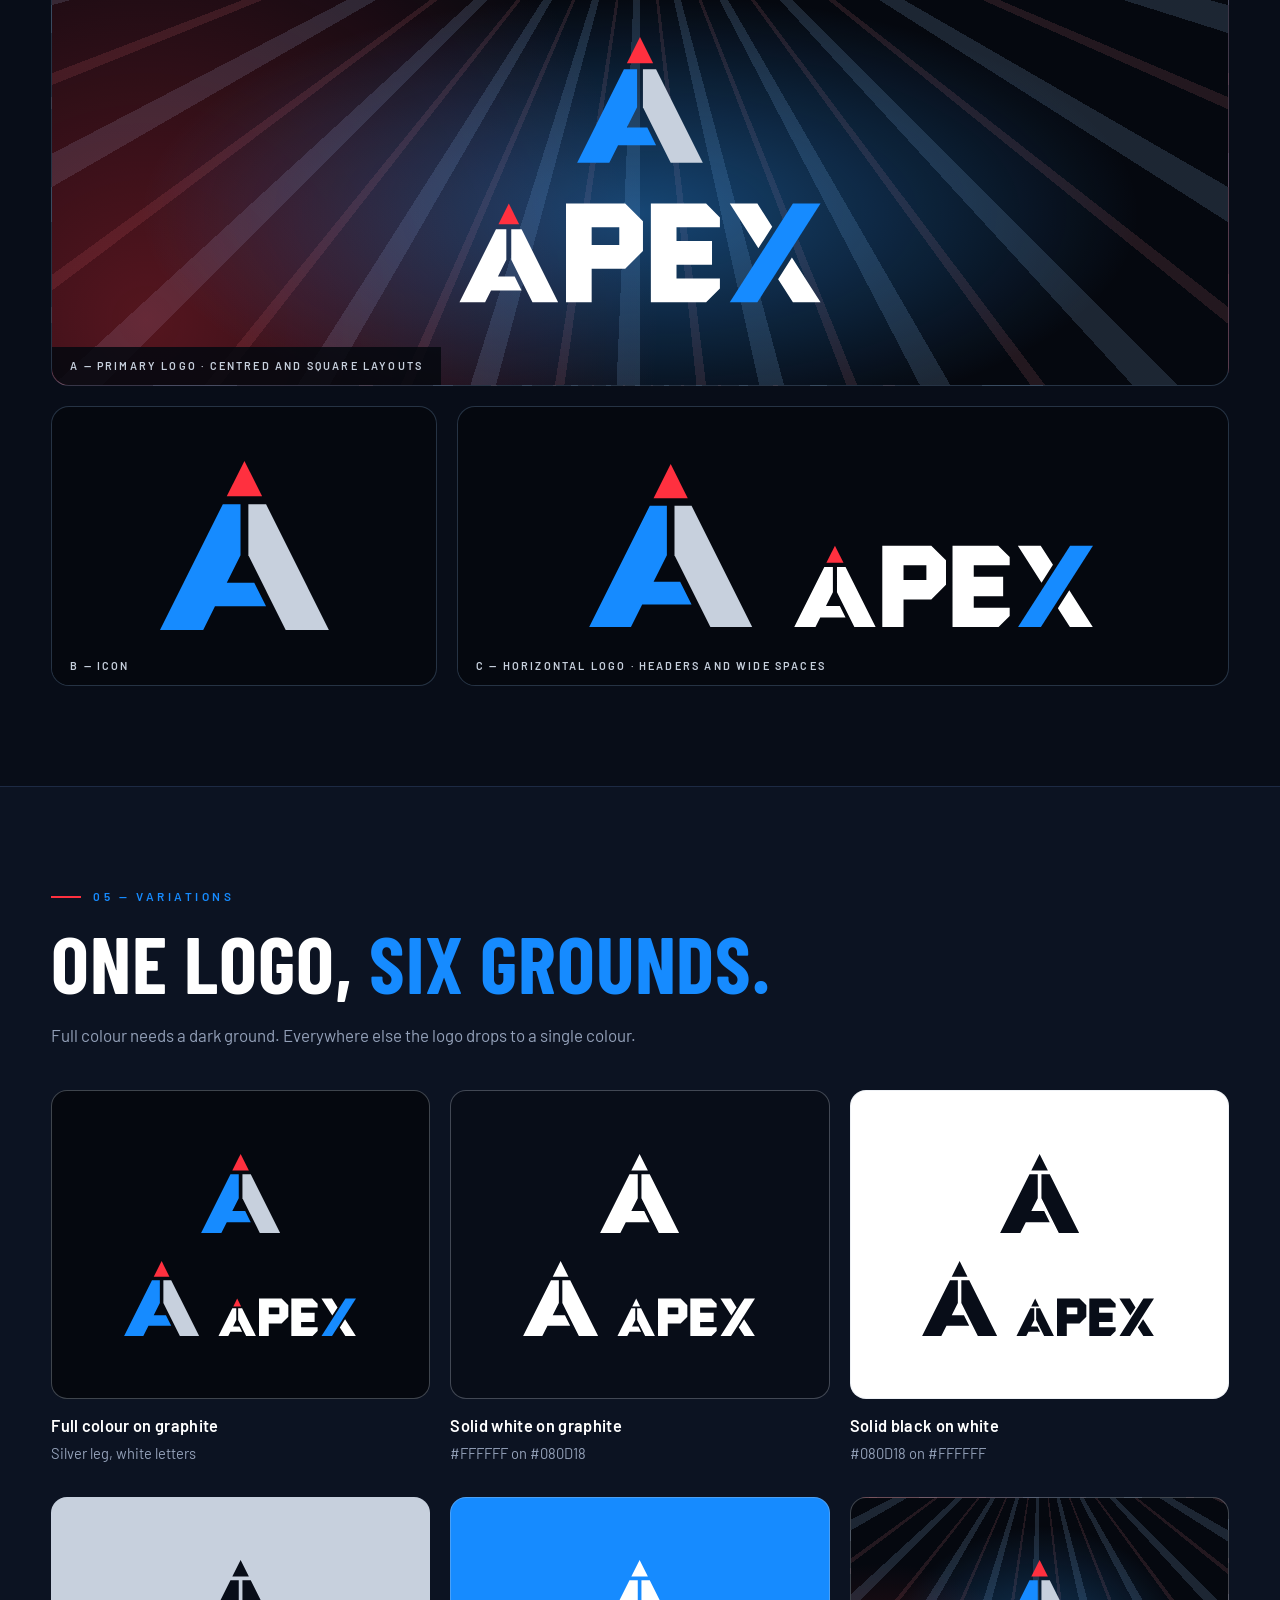
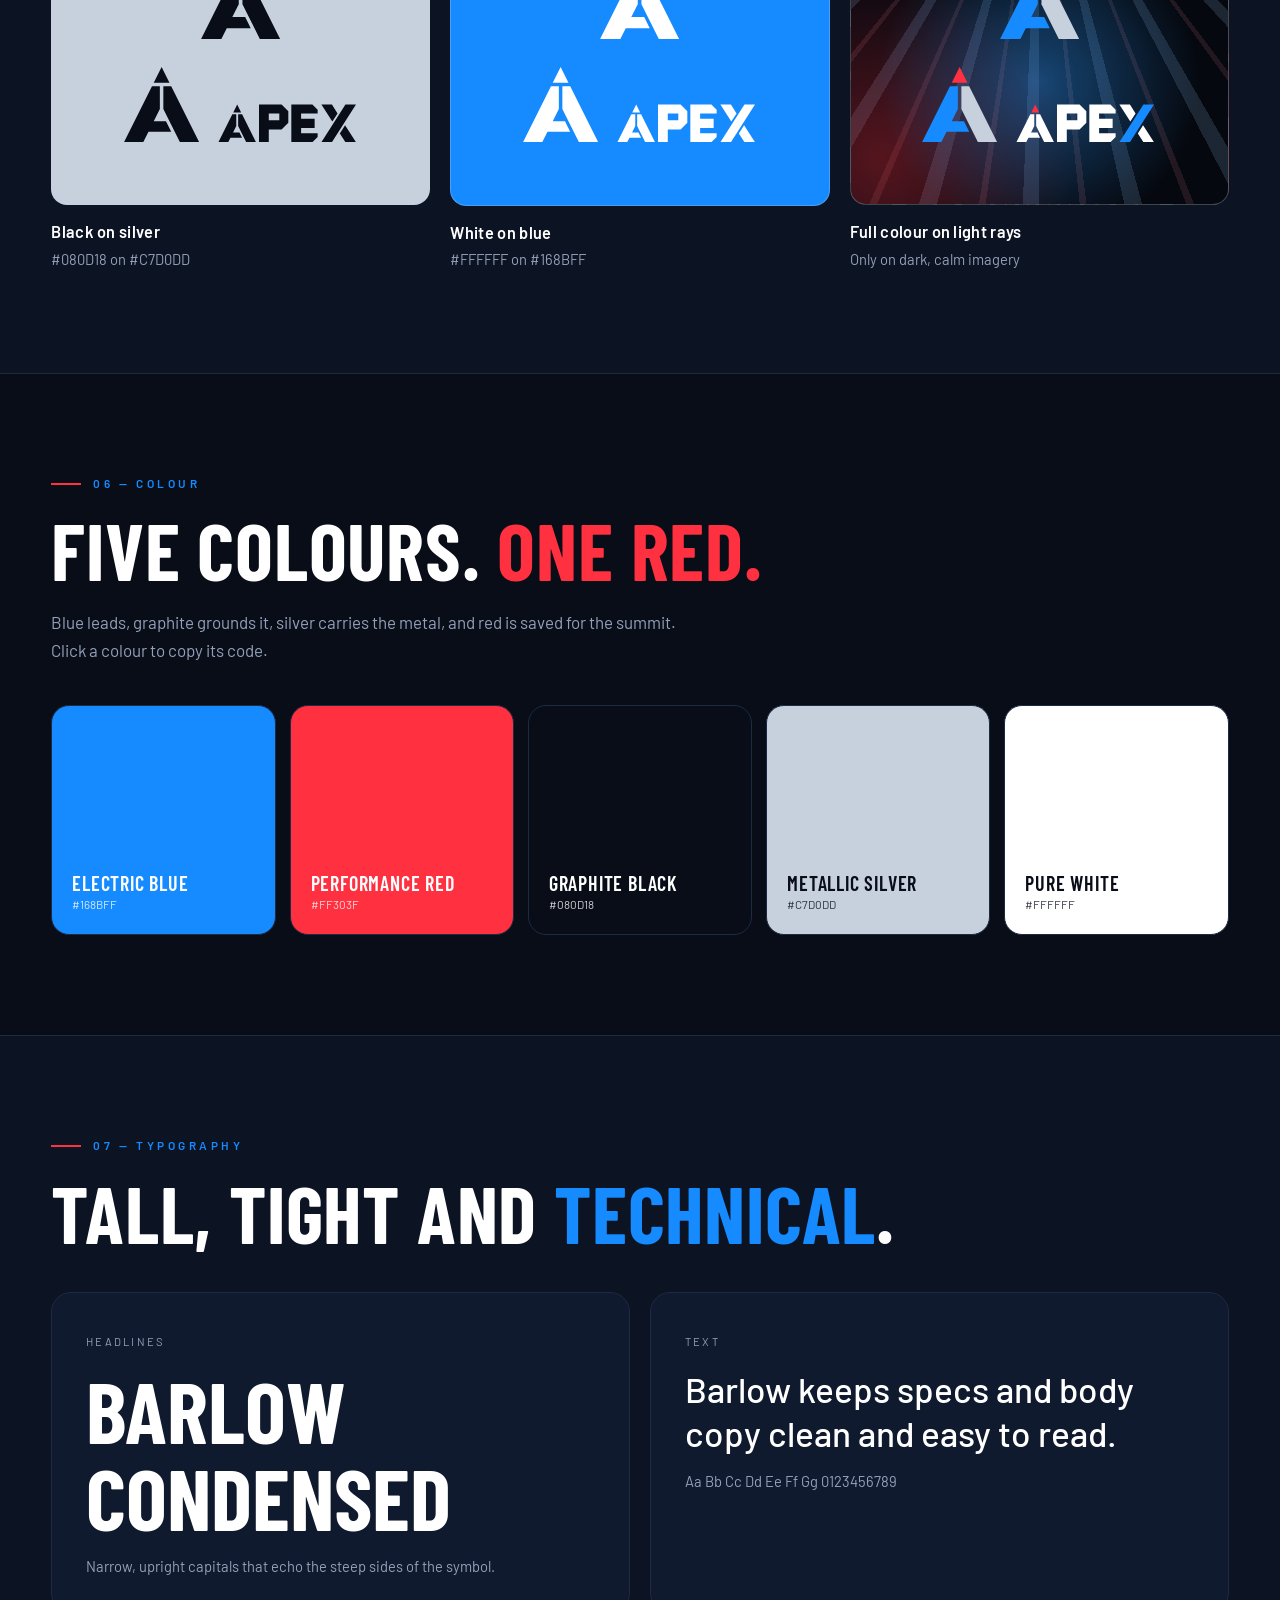
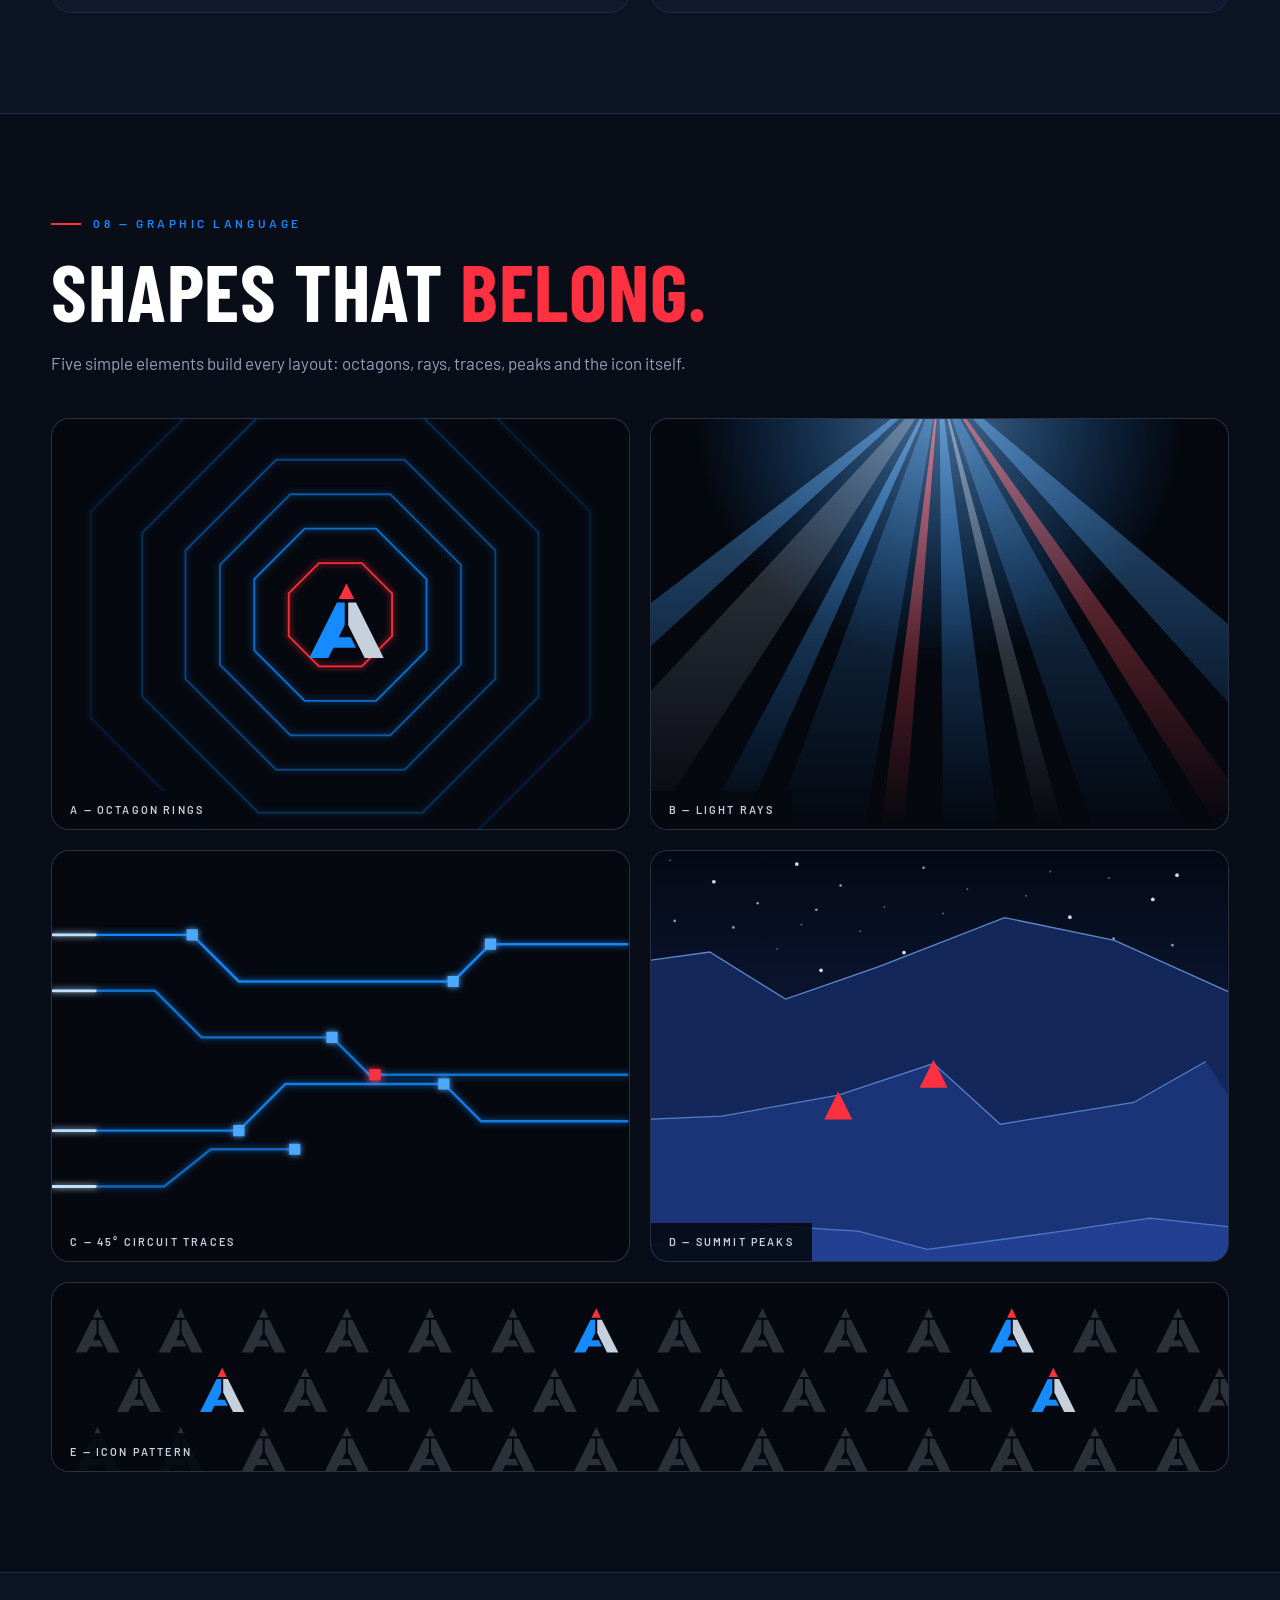
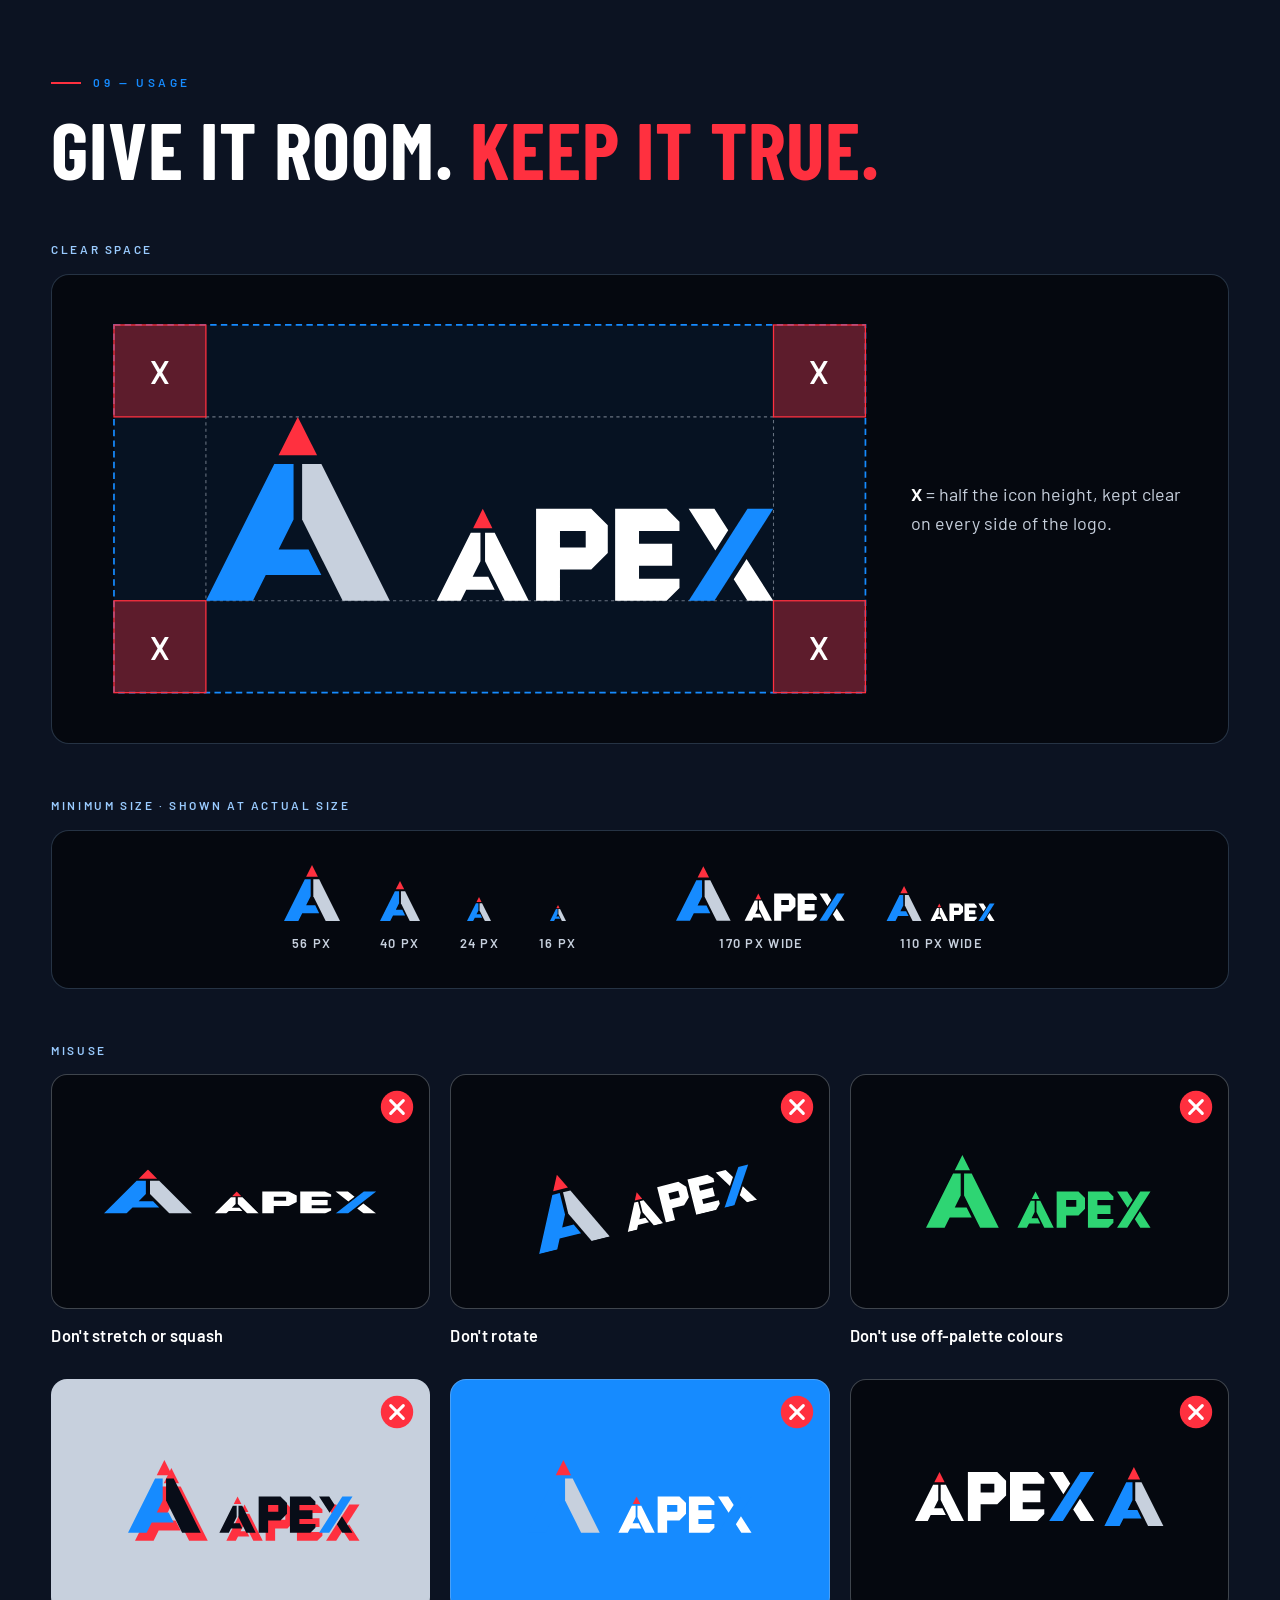
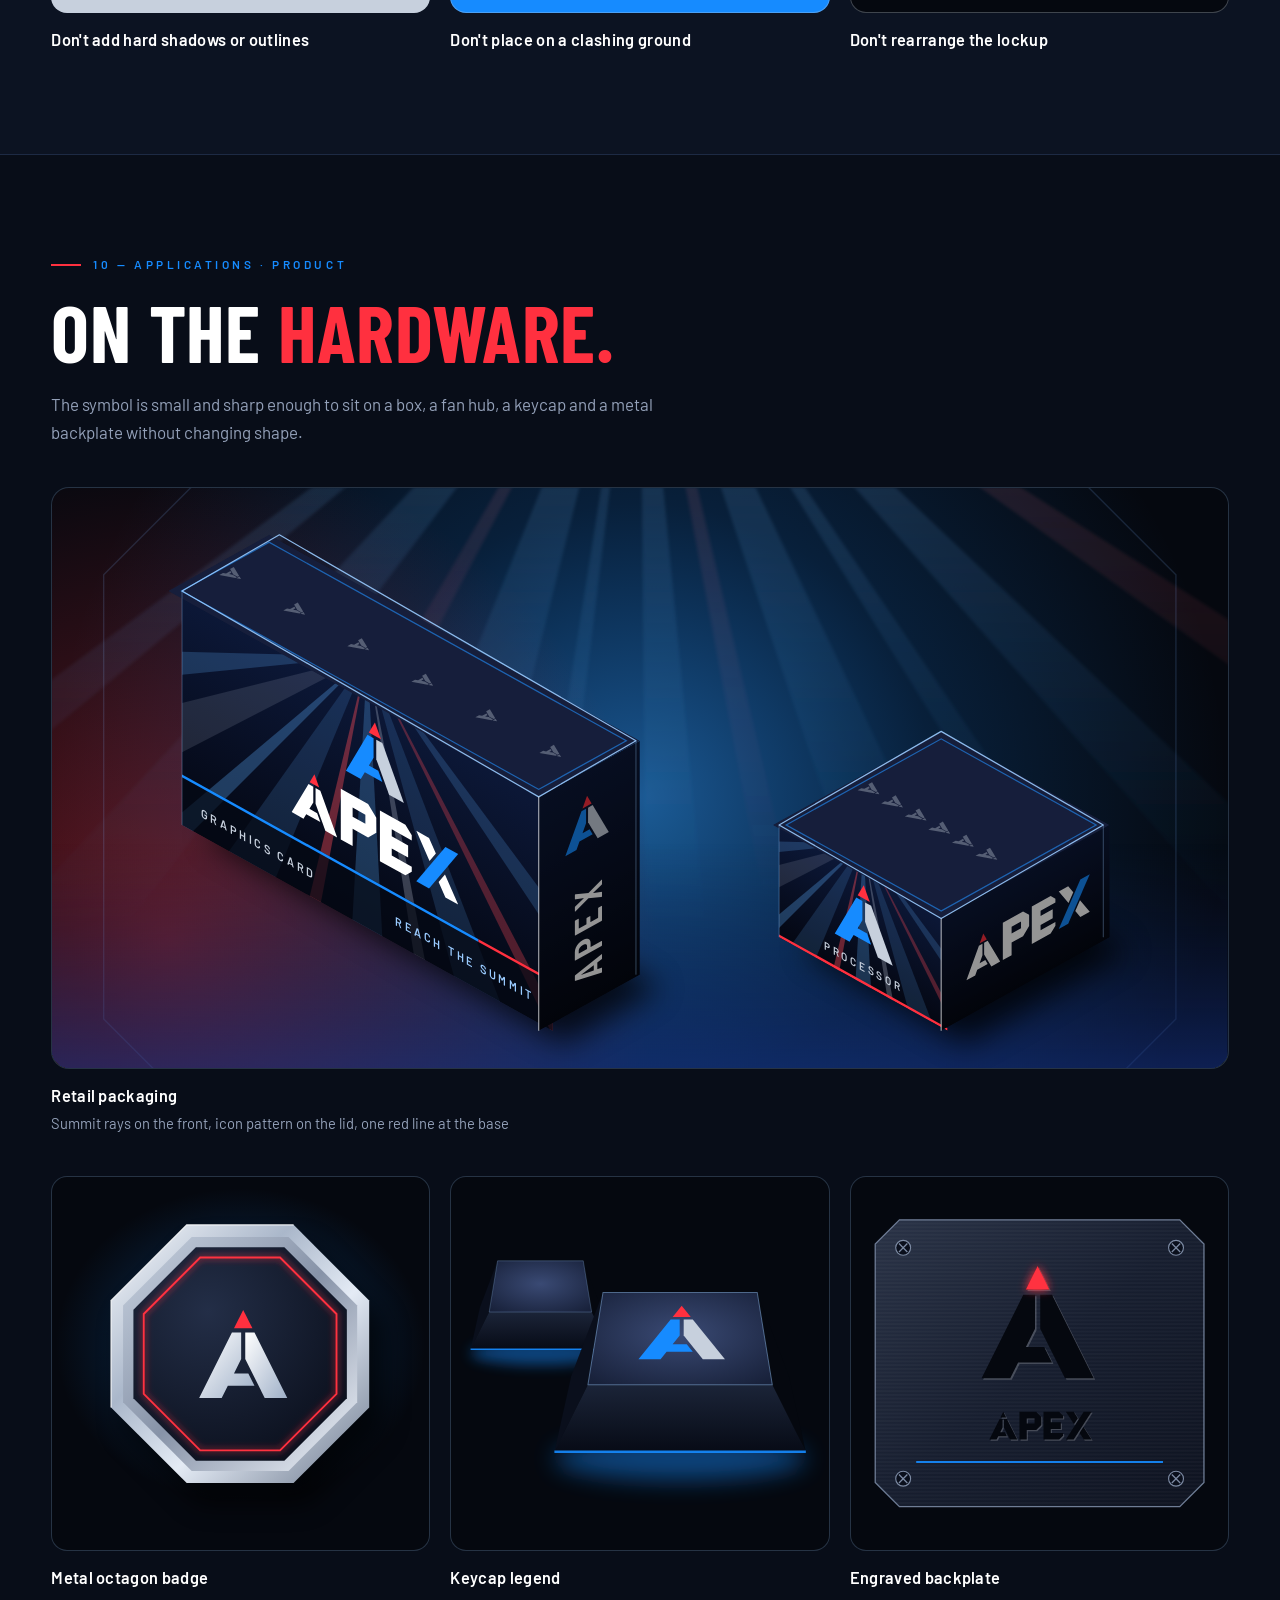
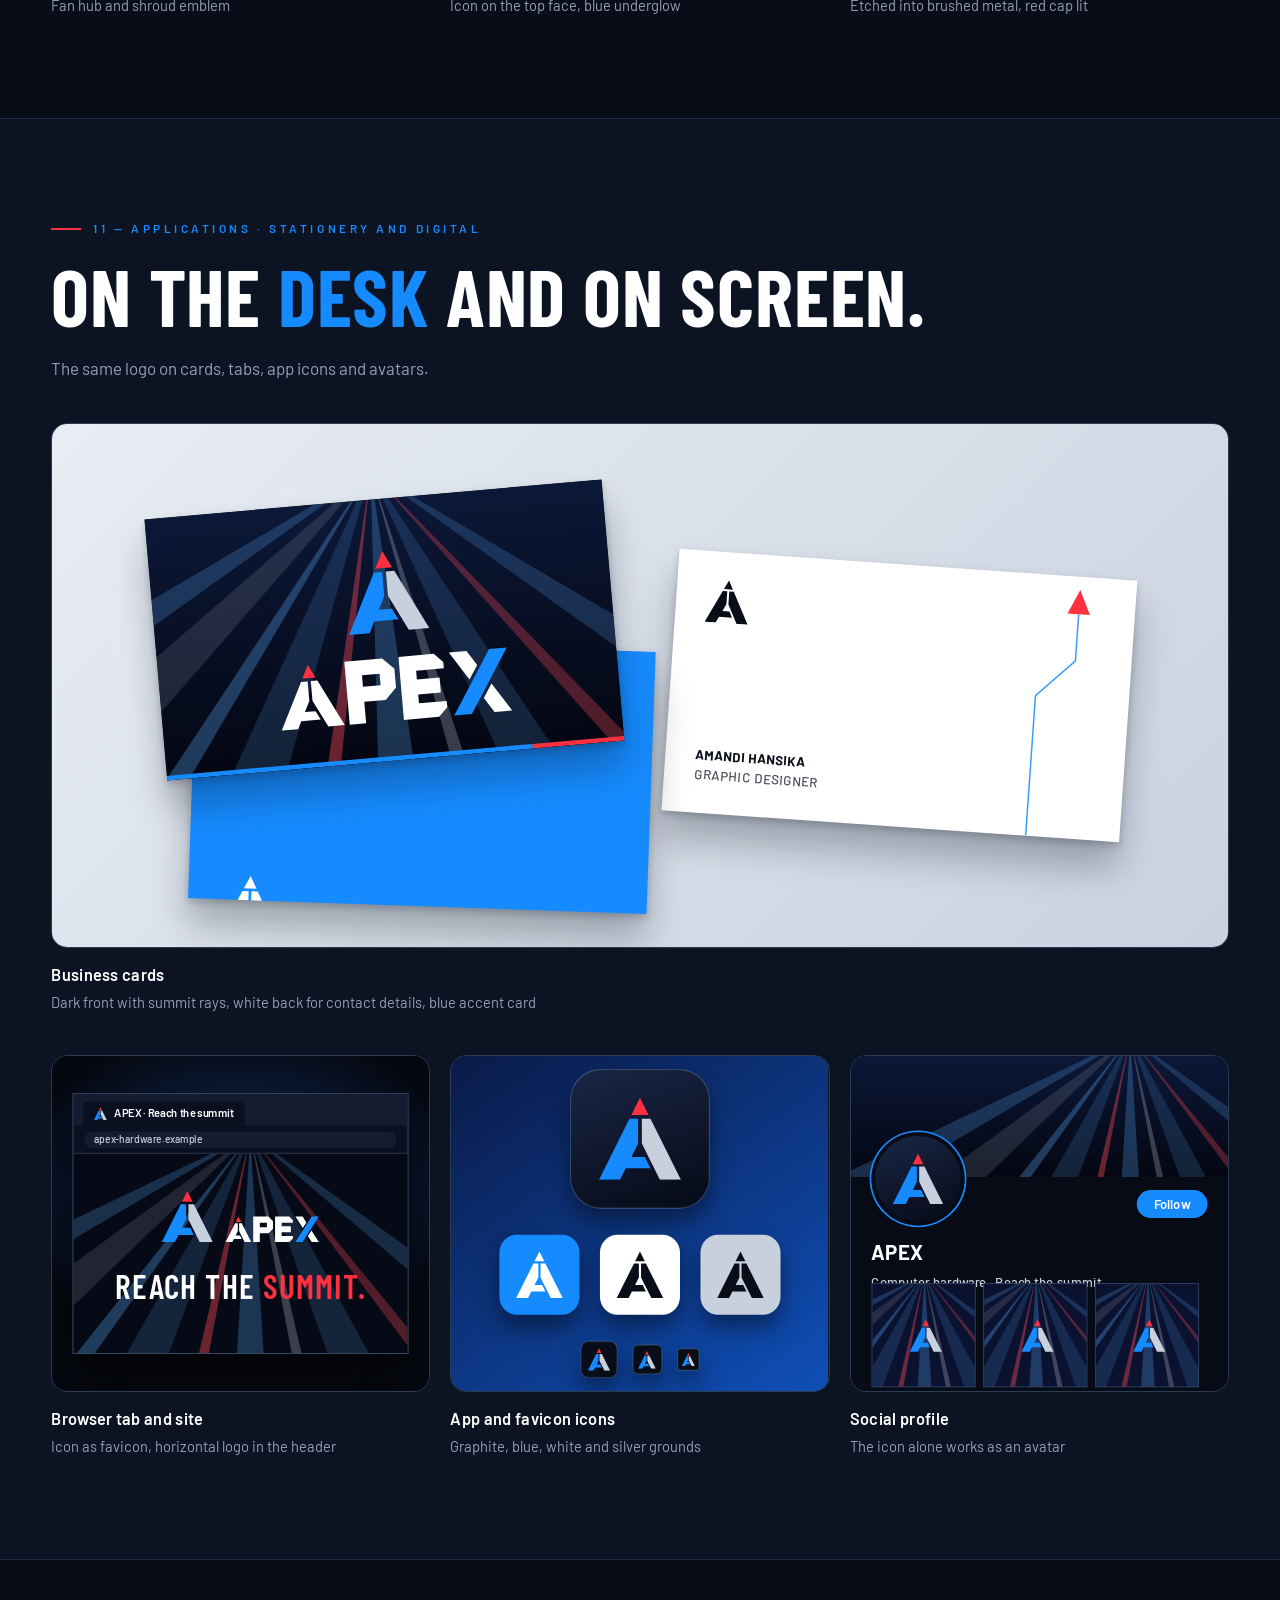
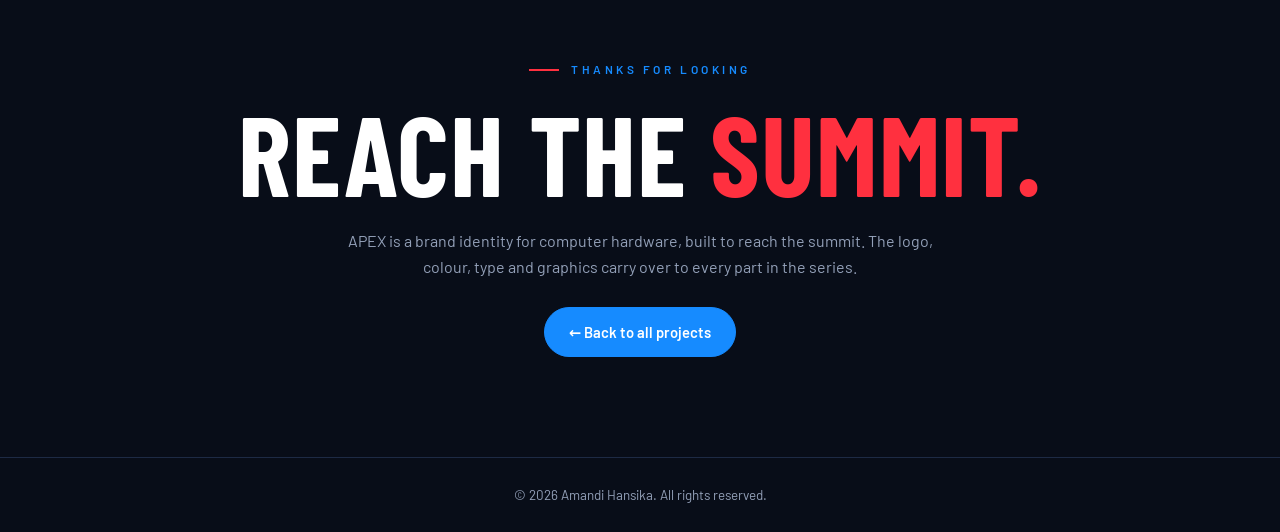
==== commit d15b209c: "Back to the dark studio design, graphic design only, with a shiny animated hero - One-screen hero: g" ====
--- a/apex.html
+++ b/apex.html
@@ -7,15 +7,14 @@
 <meta name="description" content="Case study: APEX logo and brand identity for a computer hardware and technology brand, designed by Amandi Hansika.">
 <link rel="preconnect" href="https://fonts.googleapis.com">
 <link rel="preconnect" href="https://fonts.gstatic.com" crossorigin>
-<link href="https://fonts.googleapis.com/css2?family=Barlow+Condensed:wght@500;600;700&family=Barlow:wght@400;500;600;700&family=Inter+Tight:wght@200;300;400;500;600&family=JetBrains+Mono:wght@400;500&display=swap" rel="stylesheet">
-<link rel="stylesheet" href="theme.css">
+<link href="https://fonts.googleapis.com/css2?family=Barlow+Condensed:wght@500;600;700&family=Barlow:wght@400;500;600;700&family=Syne:wght@800&display=swap" rel="stylesheet">
 <style>
 :root{
-  --bg:#060608; --bg2:#0B0B10; --card:#111118; --line:rgba(237,230,214,.12);
-  --text:#F3EFE6; --muted:#8B8A96; --ice:#9ACBFF;
+  --bg:#080D18; --bg2:#0C1322; --card:#101A2E; --line:#1D2A44;
+  --text:#FFFFFF; --muted:#93A0B8; --ice:#9ACBFF;
   --blue:#168BFF; --red:#FF303F; --silver:#C7D0DD;
   --display:'Barlow Condensed','Arial Narrow',system-ui,sans-serif;
-  --body:'Inter Tight',system-ui,-apple-system,'Segoe UI',sans-serif;
+  --body:'Barlow',system-ui,-apple-system,'Segoe UI',sans-serif;
 }
 *{box-sizing:border-box;margin:0;padding:0}
 html{scroll-behavior:smooth}
@@ -28,7 +27,7 @@
 h1,h2,h3{font-family:var(--display);line-height:1;text-transform:uppercase;letter-spacing:.01em;font-weight:700}
 h2{font-size:clamp(2.6rem,6.4vw,5rem);margin-bottom:20px}
 h2 b{color:var(--blue);font-weight:700} h2 b.r{color:var(--red)}
-.eyebrow{font-family:var(--mono);font-size:.7rem;letter-spacing:.2em;text-transform:uppercase;color:var(--blue);font-weight:600;margin-bottom:16px;display:flex;gap:12px;align-items:center}
+.eyebrow{font-size:.74rem;letter-spacing:.3em;text-transform:uppercase;color:var(--blue);font-weight:600;margin-bottom:16px;display:flex;gap:12px;align-items:center}
 .eyebrow::before{content:"";width:30px;height:2px;background:var(--red)}
 .lead{color:var(--muted);max-width:660px;font-size:1.06rem}
 .band{background:var(--bg2);border-block:1px solid var(--line)}
@@ -47,14 +46,20 @@
 .in .lt{animation:letter .7s cubic-bezier(.2,.8,.2,1) forwards;animation-delay:var(--d,0s)}
 
 /* nav */
-.btn{display:inline-flex;align-items:center;gap:10px;padding:13px 22px;border-radius:4px;font-family:var(--mono);font-weight:400;font-size:.72rem;letter-spacing:.14em;text-transform:uppercase;border:1px solid var(--line);transition:transform .25s,border-color .25s,background .25s;cursor:pointer;background:none;color:var(--text);font-family:inherit}
+nav{position:fixed;top:0;left:0;right:0;z-index:50;padding:18px 0;transition:background .3s,border-color .3s;border-bottom:1px solid transparent}
+nav.scrolled{background:rgba(8,13,24,.78);backdrop-filter:blur(14px);border-color:var(--line)}
+nav .wrap{display:flex;justify-content:space-between;align-items:center}
+.logo{font-family:'Syne',var(--display);font-weight:800;font-size:1.25rem}
+.logo b{color:#FF5C7A}
+.cursor,.cursor-dot{position:fixed;top:0;left:0;pointer-events:none;z-index:90;border-radius:50%;transform:translate(-50%,-50%)}
+.cursor{width:38px;height:38px;border:1.5px solid rgba(255,255,255,.5);transition:width .25s,height .25s,background .25s,border-color .25s;mix-blend-mode:difference}
+.cursor.big{width:76px;height:76px;background:#fff;border-color:#fff}
+.cursor-dot{width:6px;height:6px;background:#FF5C7A}
+@media (hover:none){.cursor,.cursor-dot{display:none}}
+.btn{display:inline-flex;align-items:center;gap:10px;padding:12px 24px;border-radius:999px;font-weight:600;font-size:.92rem;border:1px solid var(--line);transition:transform .25s,border-color .25s,background .25s;cursor:pointer;background:none;color:var(--text);font-family:inherit}
 .btn:hover{transform:translateY(-3px);border-color:var(--blue)}
 .btn.primary{background:var(--blue);border-color:var(--blue)}
-#progress{position:fixed;top:0;left:0;height:2px;width:0;background:linear-gradient(90deg,var(--peach),var(--lilac));z-index:70}
-.hero .corners{inset:clamp(74px,11vh,96px) clamp(14px,2.6vw,36px) clamp(18px,3.4vh,34px);z-index:3}
-.hero .hudl{position:absolute;z-index:3;left:clamp(32px,4.4vw,56px);right:clamp(32px,4.4vw,56px);display:flex;justify-content:space-between;gap:16px;font-family:var(--mono);font-size:.66rem;letter-spacing:.14em;text-transform:uppercase;color:var(--cream)}
-.hero .hudl.t{top:calc(clamp(74px,11vh,96px) + 16px)}.hero .hudl.b{bottom:calc(clamp(18px,3.4vh,34px) + 16px)}
-@media (max-width:700px){.hero .hudl .hide-m{display:none}}
+#progress{position:fixed;top:0;left:0;height:3px;width:0;background:linear-gradient(90deg,#7C5CFF,#FF5C7A);z-index:60}
 
 /* hero */
 .hero{position:relative;min-height:100vh;display:grid;place-items:center;text-align:center;overflow:hidden;padding:120px 0 80px}
@@ -226,6 +231,7 @@
 .next{text-align:center}
 .next h2{font-size:clamp(3rem,9vw,7rem)}
 .next p{color:var(--muted);max-width:620px;margin:0 auto 26px}
+footer{border-top:1px solid var(--line);padding:26px 0;color:var(--muted);font-size:.84rem;text-align:center}
 
 @media (max-width:900px){
   section{padding:76px 0}
@@ -252,21 +258,14 @@
 </head>
 <body>
 <div id="progress"></div>
-<div class="grain" aria-hidden="true"></div>
-<nav class="nav">
-  <div class="wrap">
-    <a href="index.html" class="brand">amandi<b>.</b></a>
-    <div class="links"><a href="index.html#work">Work</a><a href="index.html#services">Services</a><a href="index.html#about">About</a><a href="index.html#contact">Contact</a></div>
-    <a href="index.html#work" class="pill ghost">← All work</a>
-    <button id="burger" aria-label="Menu">MENU</button>
-  </div>
-</nav>
+<div class="cursor" aria-hidden="true"></div><div class="cursor-dot" aria-hidden="true"></div>
+<nav id="nav"><div class="wrap">
+  <a href="index.html" class="logo">amandi<b>.</b></a>
+  <a href="index.html#work" class="btn">← All work</a>
+</div></nav>
 
 <!-- ============ HERO ============ -->
 <header class="hero">
-  <div class="corners"><i></i><i></i><i></i><i></i></div>
-  <div class="hudl t"><span class="recl">REC · Case study 01</span><span class="hide-m">CAM A · 4K · 24 FPS</span></div>
-  <div class="hudl b"><span>PRJ 01 · Branding · 2026</span><span class="hide-m">Scroll to explore ↓</span></div>
   <div class="rays"></div><div class="glow gl1"></div><div class="glow gl2"></div>
   <div class="wrap">
     <svg id="logo" class="play" viewBox="0 0 520 363" role="img" aria-label="APEX logo">
@@ -854,10 +853,7 @@
     <a class="btn primary" href="index.html#work">← Back to all projects</a>
   </div>
 </section>
-<footer>
-  <div class="wrap"><span>© <span id="yr"></span> Amandi Hansika</span><span>Case study 01 · APEX Logo Branding</span><a href="index.html#work">← Back to all work</a></div>
-</footer>
-<script src="theme.js"></script>
+<footer>© <span id="yr"></span> Amandi Hansika. All rights reserved.</footer>
 
 <script>
 const $=s=>document.querySelector(s), $$=s=>[...document.querySelectorAll(s)];
@@ -965,9 +961,15 @@
 $$('.rv').forEach(e=>io.observe(e));
 
 /* nav + progress */
-addEventListener('scroll',()=>{
+addEventListener('scroll',()=>{$('#nav').classList.toggle('scrolled',scrollY>40);
   $('#progress').style.width=(scrollY/(document.documentElement.scrollHeight-innerHeight)*100)+'%'},{passive:true});
 $('#yr').textContent=new Date().getFullYear();
+
+/* cursor */
+const cur=$('.cursor'),dot=$('.cursor-dot');let cx=0,cy=0,tx=0,ty=0;
+addEventListener('mousemove',e=>{tx=e.clientX;ty=e.clientY;dot.style.left=tx+'px';dot.style.top=ty+'px'});
+(function loop(){cx+=(tx-cx)*.18;cy+=(ty-cy)*.18;cur.style.left=cx+'px';cur.style.top=cy+'px';requestAnimationFrame(loop)})();
+document.addEventListener('mouseover',e=>cur.classList.toggle('big',!!e.target.closest('a,button,.sw,.vt,.mt')));
 </script>
 </body>
 </html>
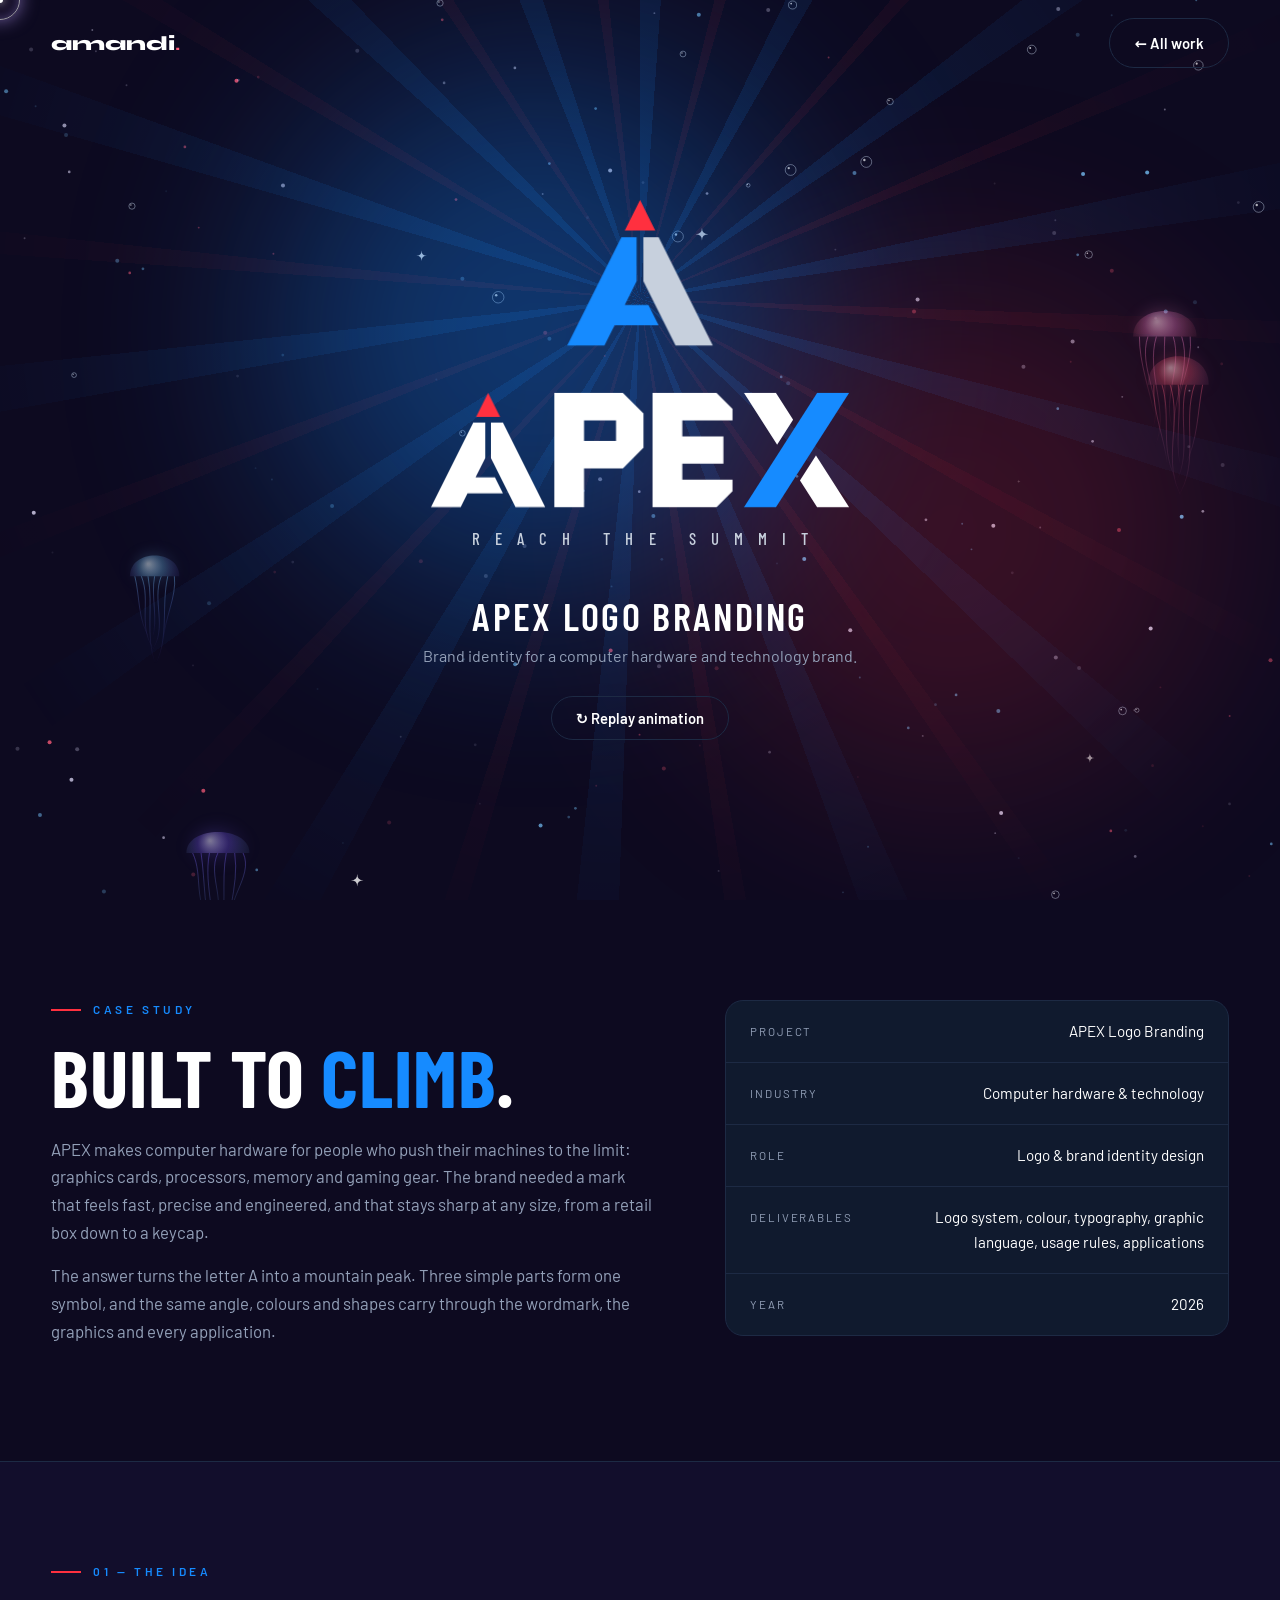
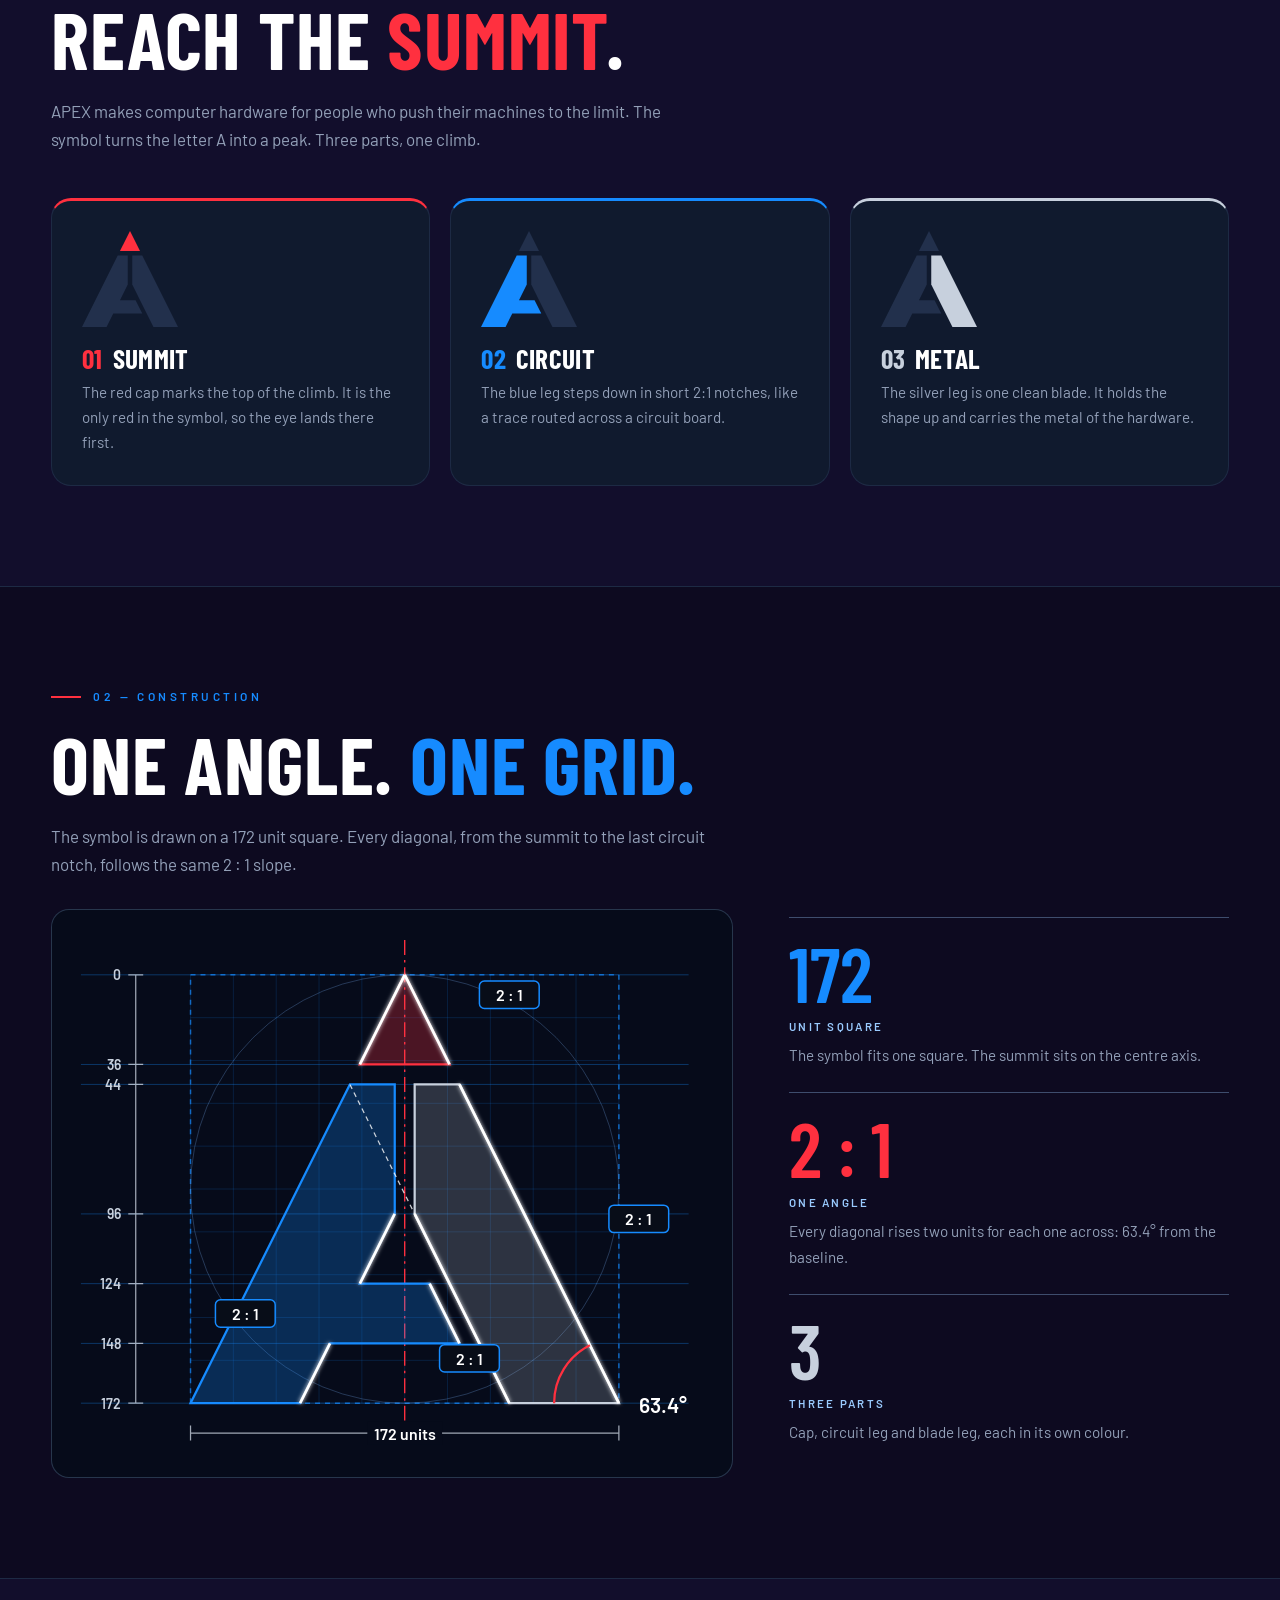
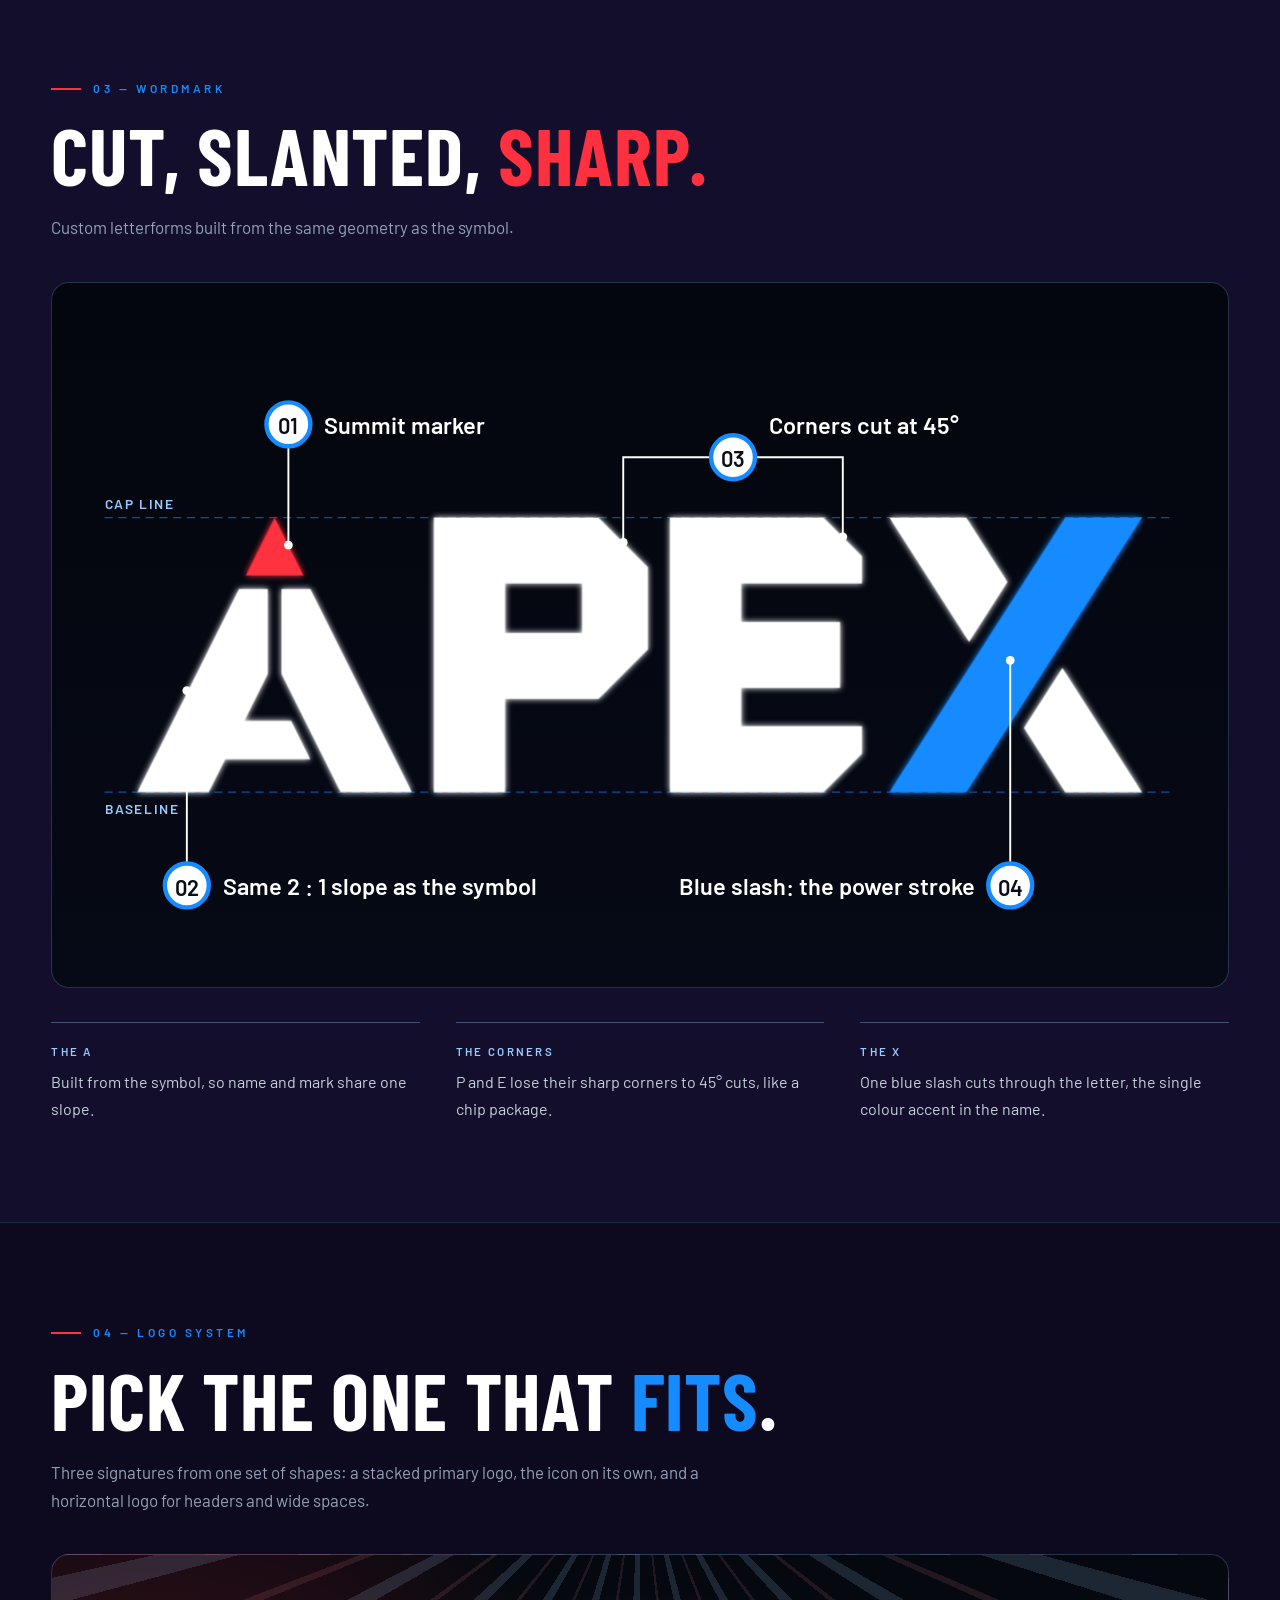
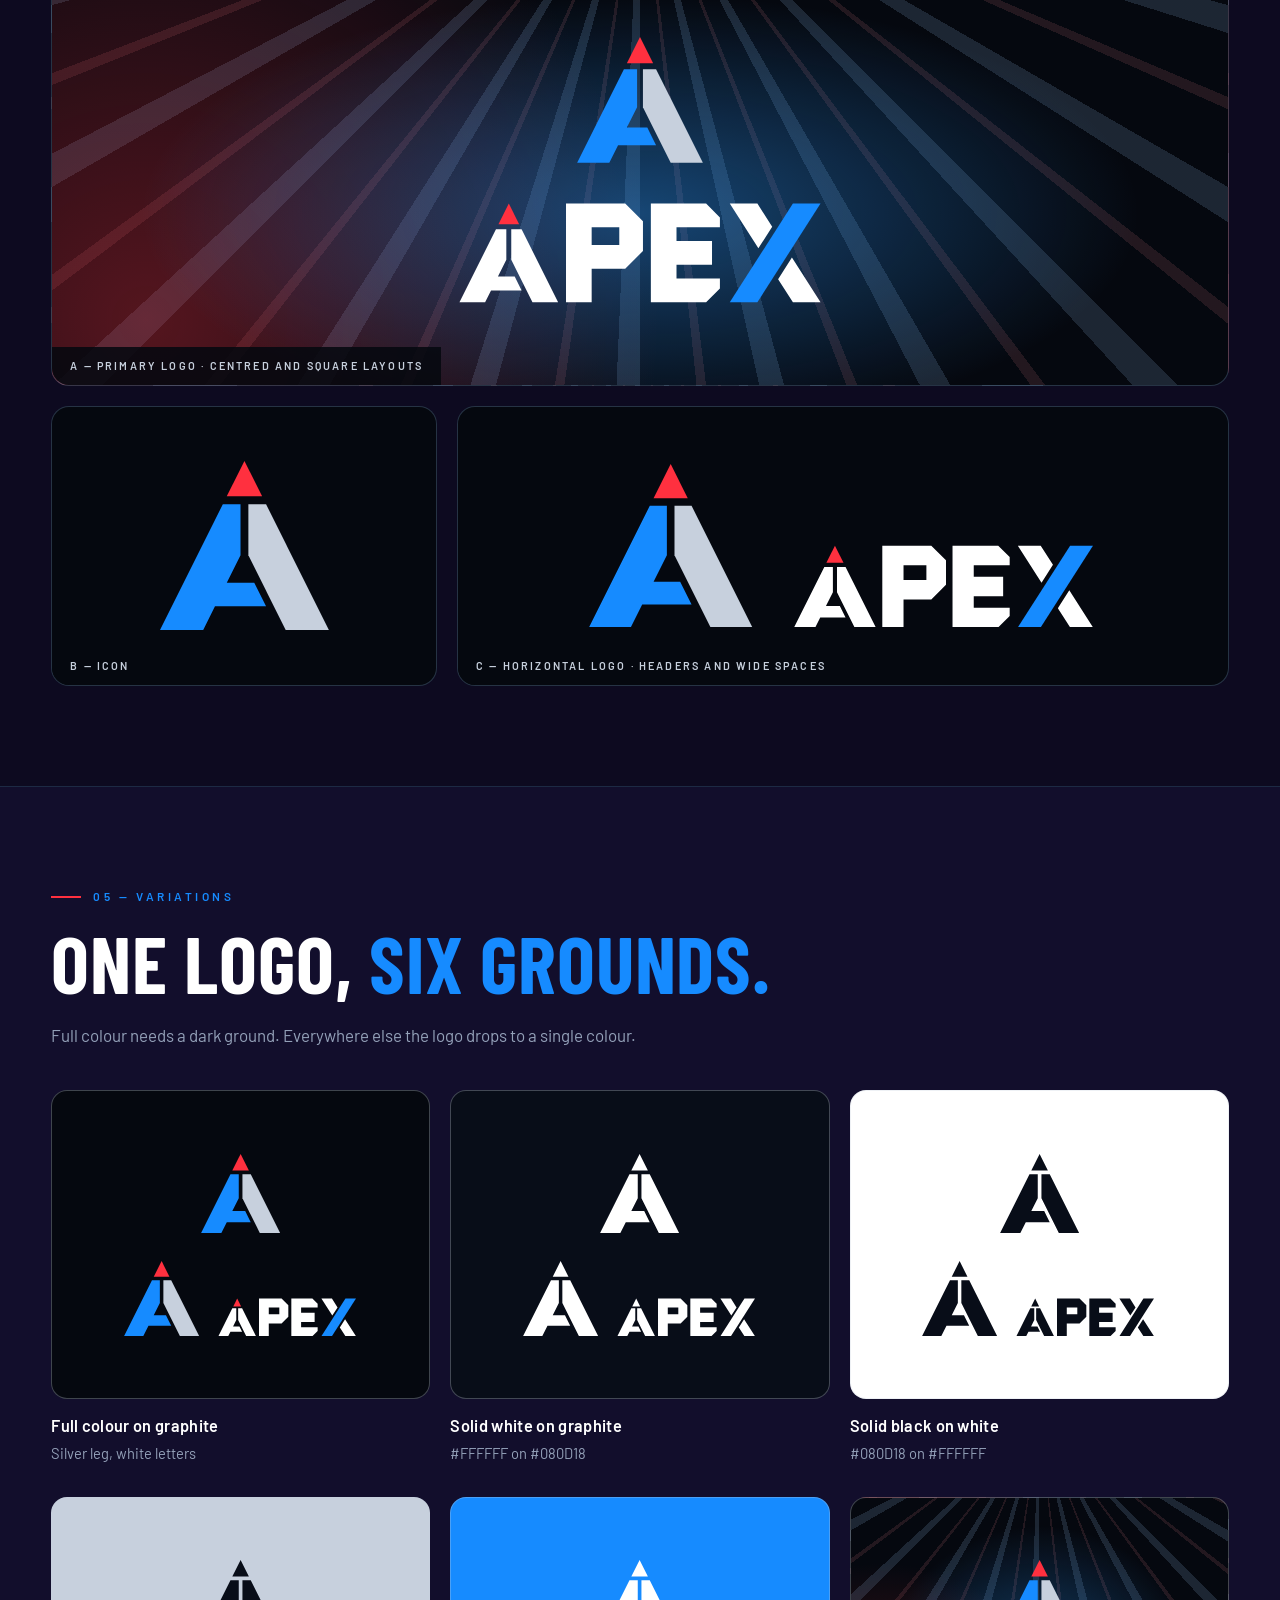
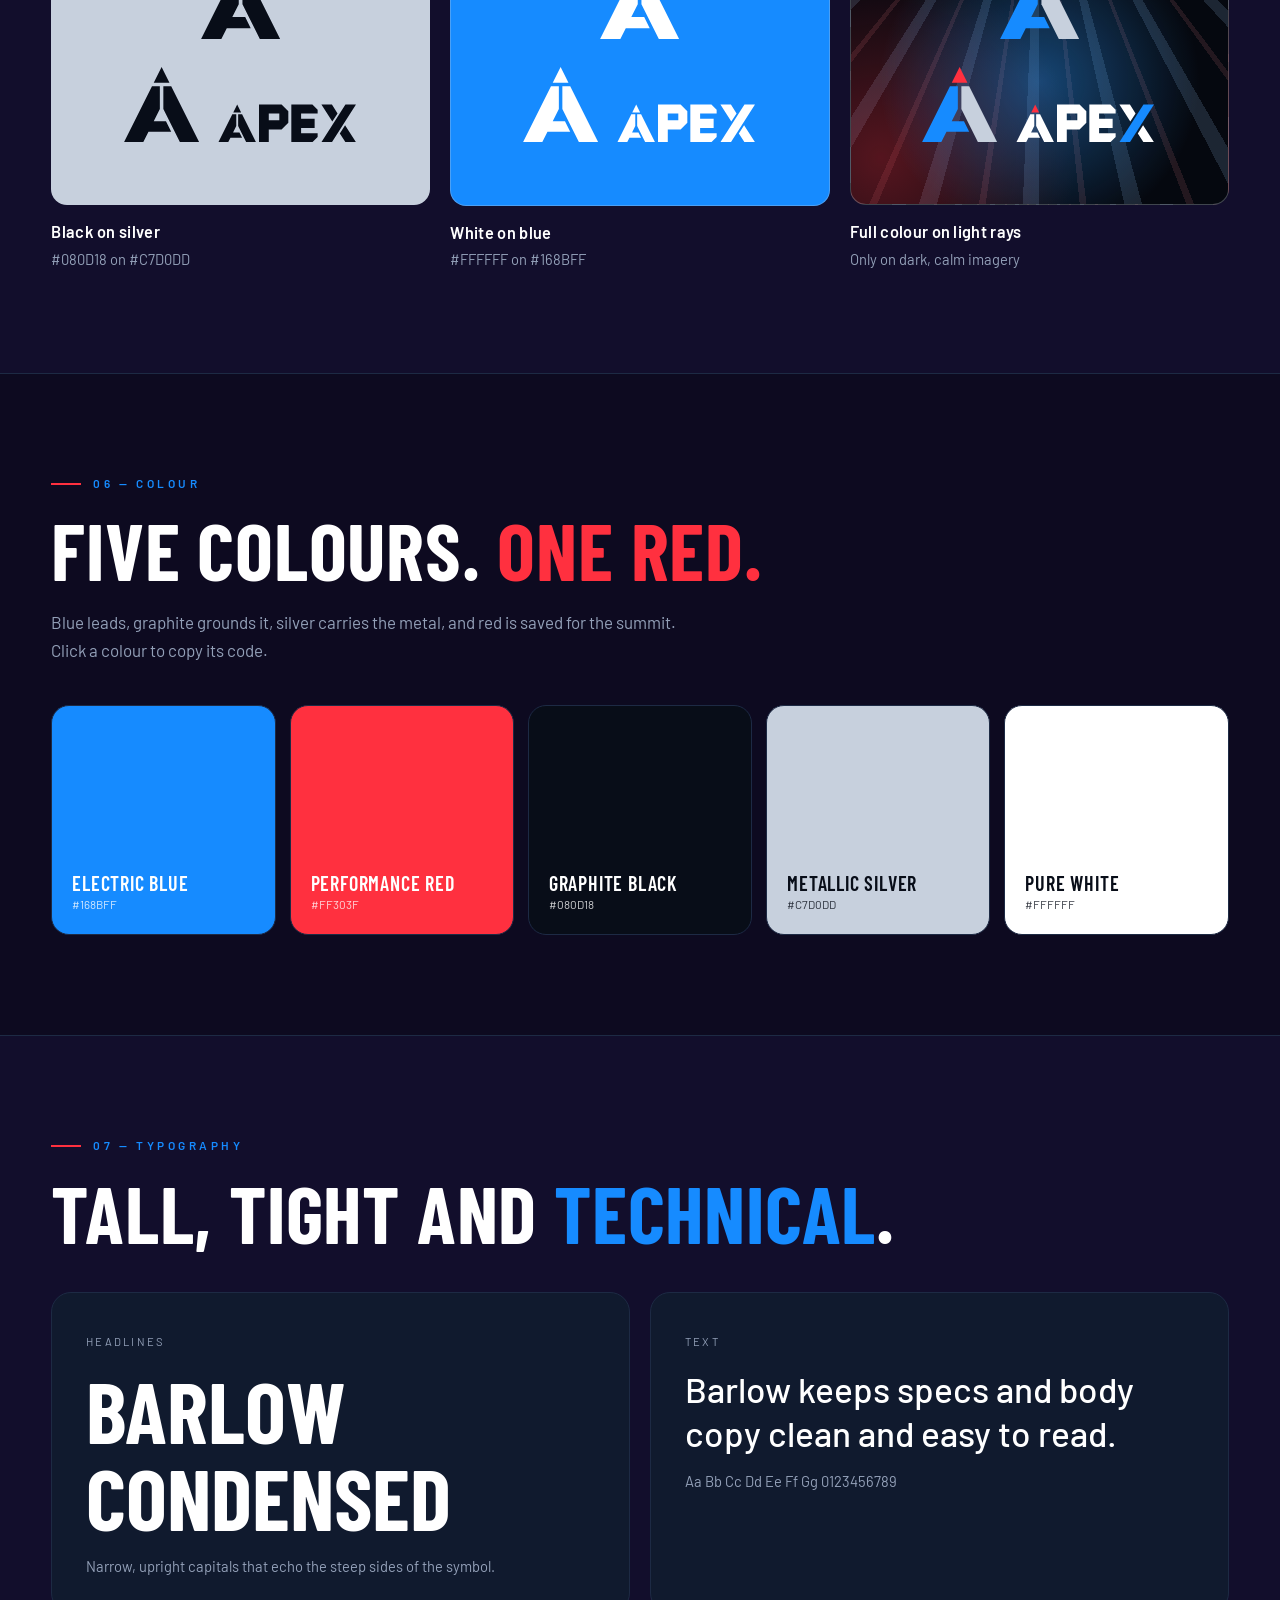
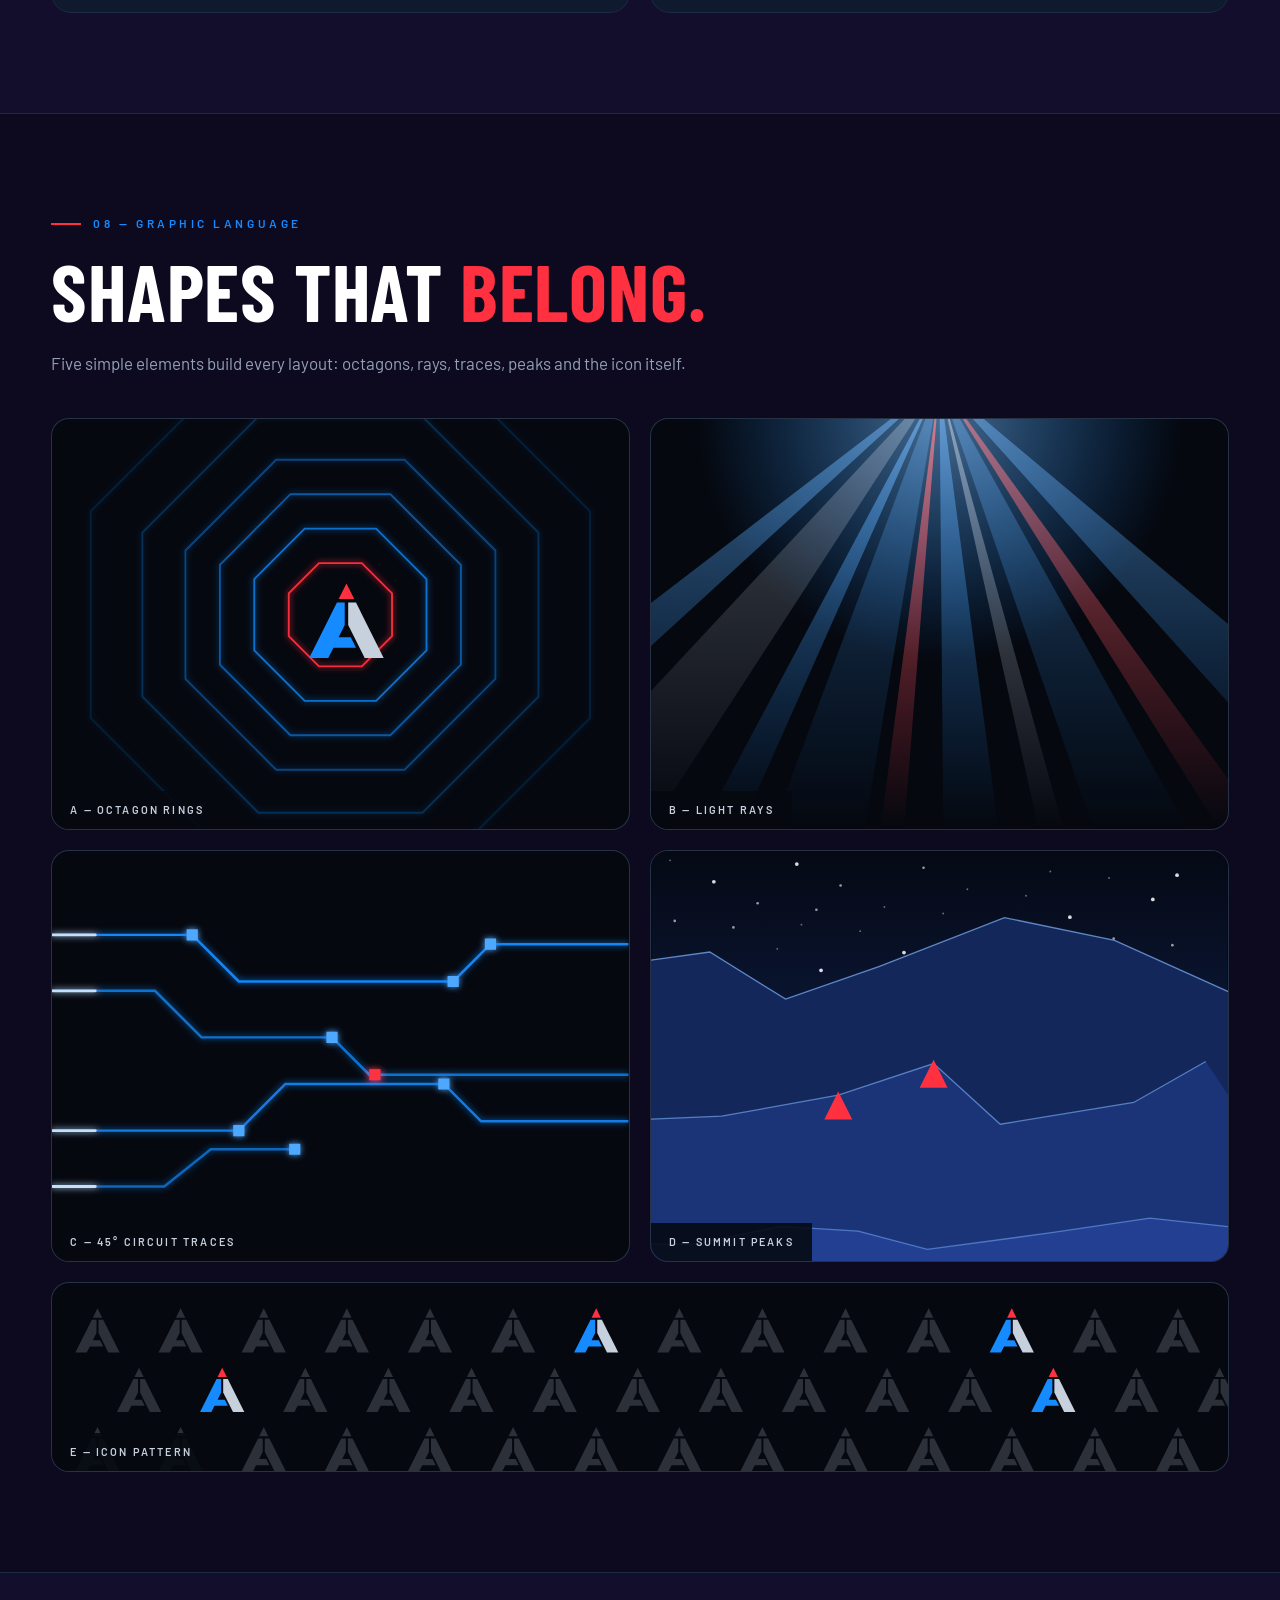
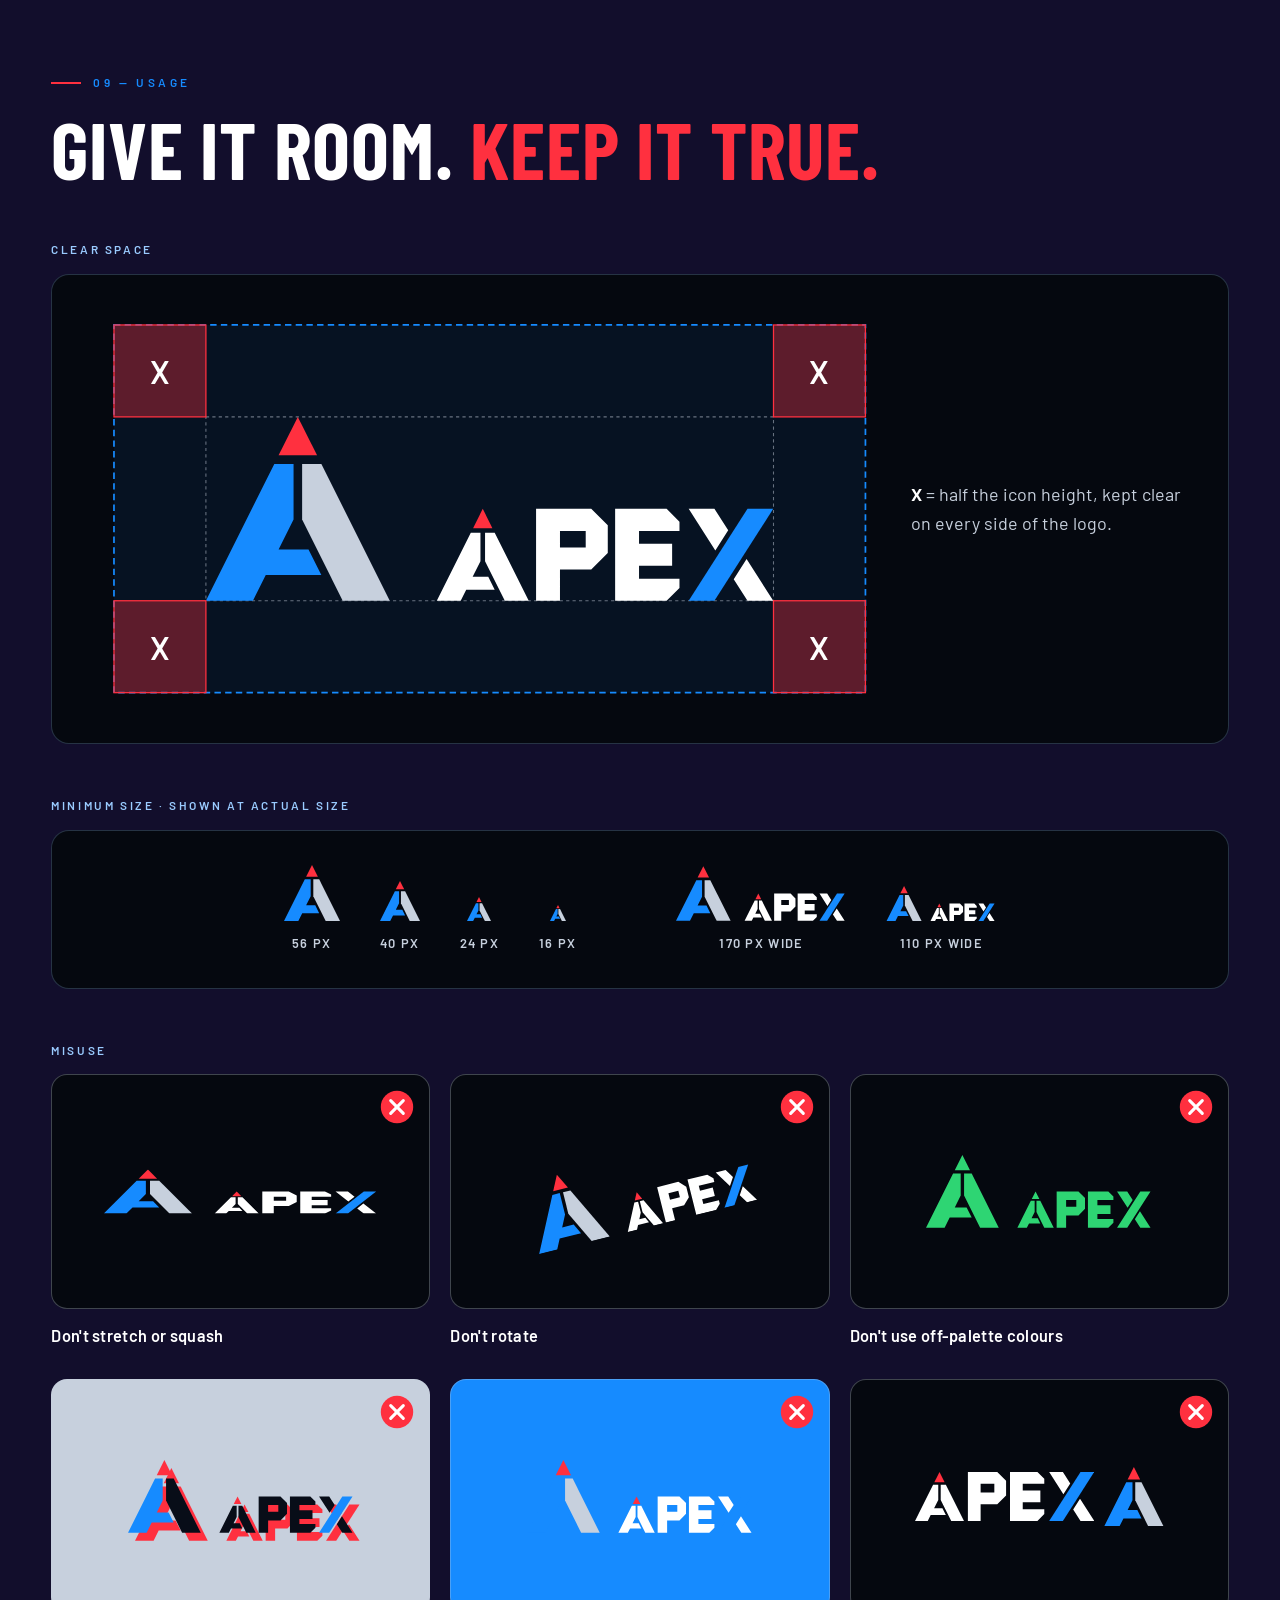
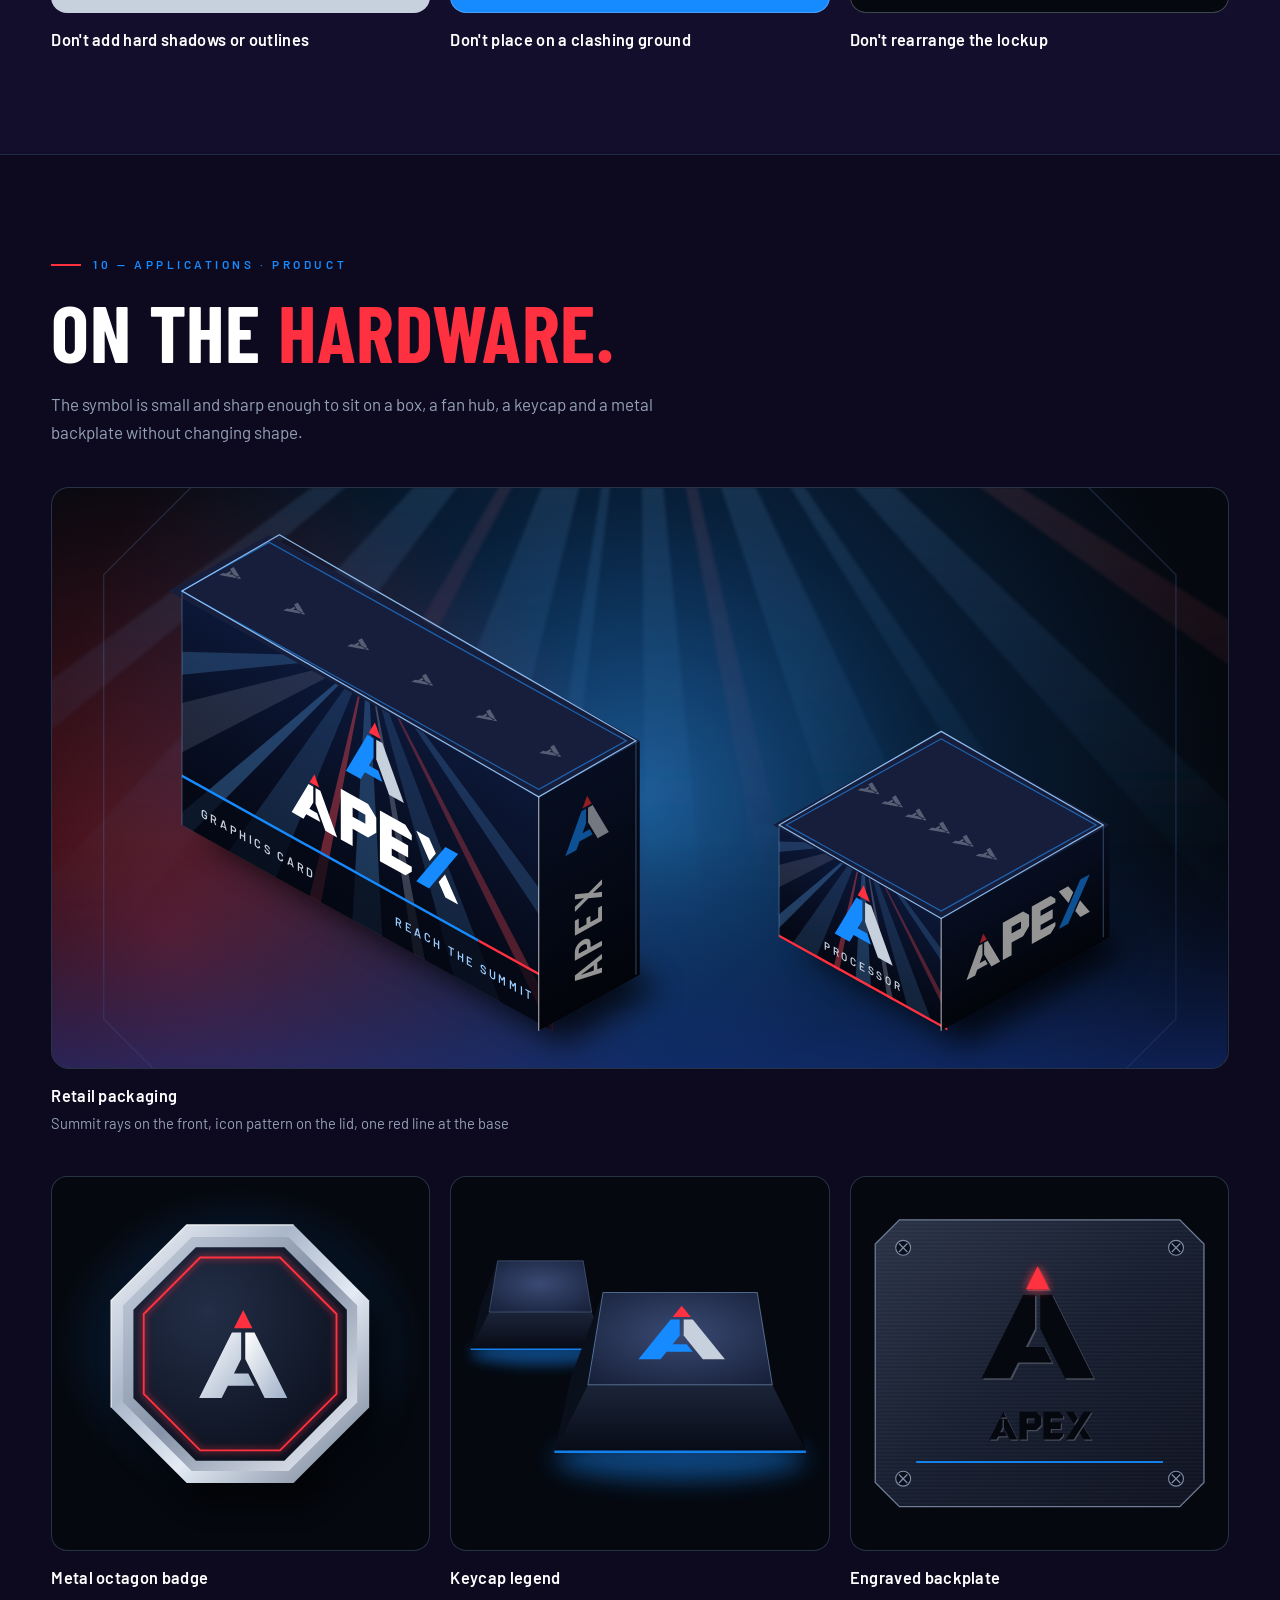
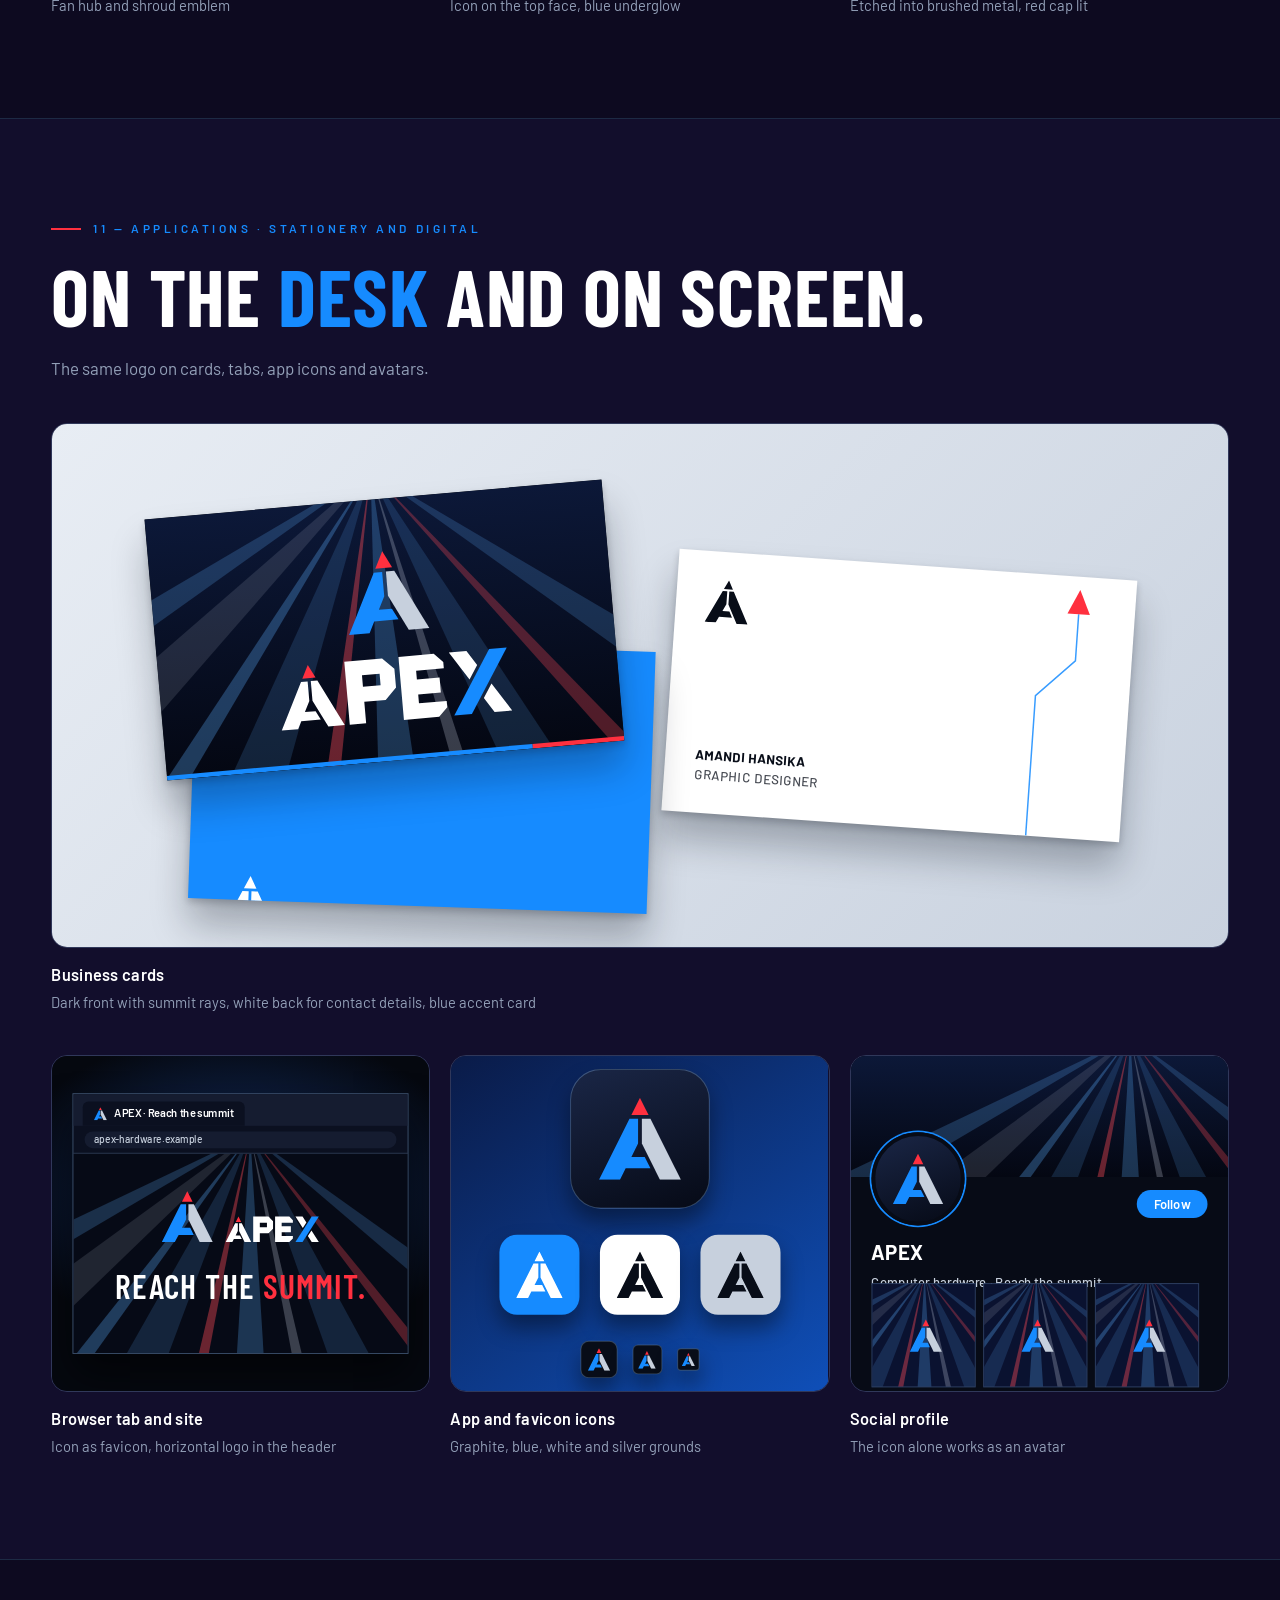
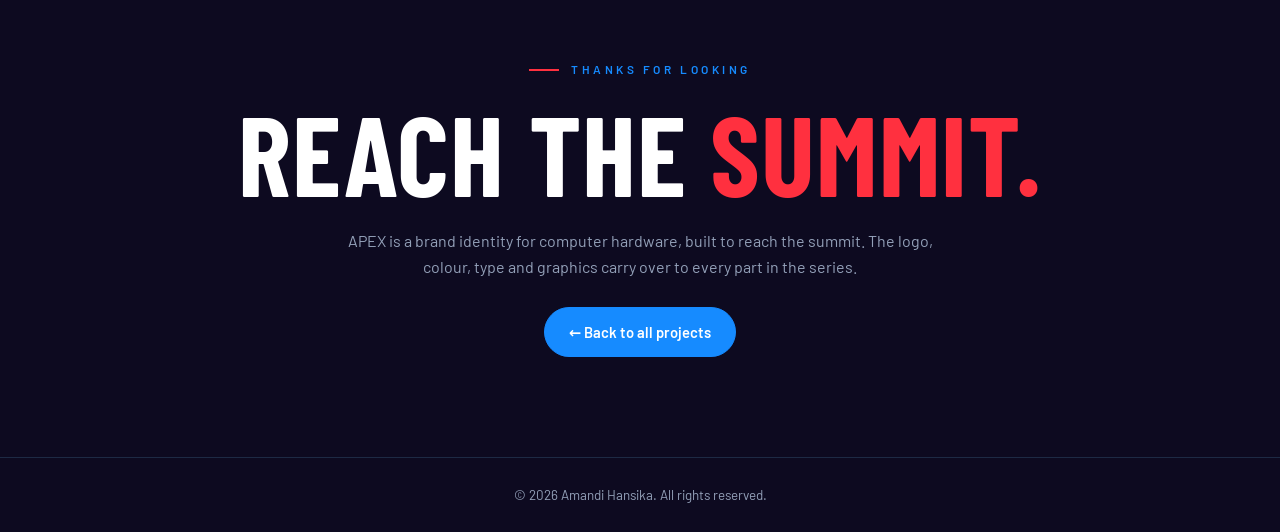
==== commit 05489f12: "Make the whole site magical - ambient.js: deep-sea layer on every page (parallax plankton, distant  " ====
--- a/apex.html
+++ b/apex.html
@@ -10,7 +10,7 @@
 <link href="https://fonts.googleapis.com/css2?family=Barlow+Condensed:wght@500;600;700&family=Barlow:wght@400;500;600;700&family=Syne:wght@800&display=swap" rel="stylesheet">
 <style>
 :root{
-  --bg:#080D18; --bg2:#0C1322; --card:#101A2E; --line:#1D2A44;
+  --bg:#0D0A20; --bg2:#120E2C; --card:#101A2E; --line:#1D2A44;
   --text:#FFFFFF; --muted:#93A0B8; --ice:#9ACBFF;
   --blue:#168BFF; --red:#FF303F; --silver:#C7D0DD;
   --display:'Barlow Condensed','Arial Narrow',system-ui,sans-serif;
@@ -51,10 +51,10 @@
 nav .wrap{display:flex;justify-content:space-between;align-items:center}
 .logo{font-family:'Syne',var(--display);font-weight:800;font-size:1.25rem}
 .logo b{color:#FF5C7A}
-.cursor,.cursor-dot{position:fixed;top:0;left:0;pointer-events:none;z-index:90;border-radius:50%;transform:translate(-50%,-50%)}
-.cursor{width:38px;height:38px;border:1.5px solid rgba(255,255,255,.5);transition:width .25s,height .25s,background .25s,border-color .25s;mix-blend-mode:difference}
-.cursor.big{width:76px;height:76px;background:#fff;border-color:#fff}
-.cursor-dot{width:6px;height:6px;background:#FF5C7A}
+.cursor,.cursor-dot{position:fixed;top:0;left:0;pointer-events:none;z-index:96;border-radius:50%;transform:translate(-50%,-50%)}
+.cursor{width:40px;height:40px;border:1.5px solid rgba(255,255,255,.6);box-shadow:0 0 18px rgba(190,160,255,.6),inset 0 0 12px rgba(190,160,255,.35);transition:width .3s,height .3s,background .3s,border-color .3s}
+.cursor.big{width:78px;height:78px;background:radial-gradient(circle at 35% 30%,rgba(255,255,255,.35),rgba(124,92,255,.15) 60%,transparent);border-color:#fff}
+.cursor-dot{width:6px;height:6px;background:#fff;box-shadow:0 0 10px #fff,0 0 20px #FF8CDC}
 @media (hover:none){.cursor,.cursor-dot{display:none}}
 .btn{display:inline-flex;align-items:center;gap:10px;padding:12px 24px;border-radius:999px;font-weight:600;font-size:.92rem;border:1px solid var(--line);transition:transform .25s,border-color .25s,background .25s;cursor:pointer;background:none;color:var(--text);font-family:inherit}
 .btn:hover{transform:translateY(-3px);border-color:var(--blue)}
@@ -971,5 +971,6 @@
 (function loop(){cx+=(tx-cx)*.18;cy+=(ty-cy)*.18;cur.style.left=cx+'px';cur.style.top=cy+'px';requestAnimationFrame(loop)})();
 document.addEventListener('mouseover',e=>cur.classList.toggle('big',!!e.target.closest('a,button,.sw,.vt,.mt')));
 </script>
+<script src="ambient.js"></script>
 </body>
 </html>
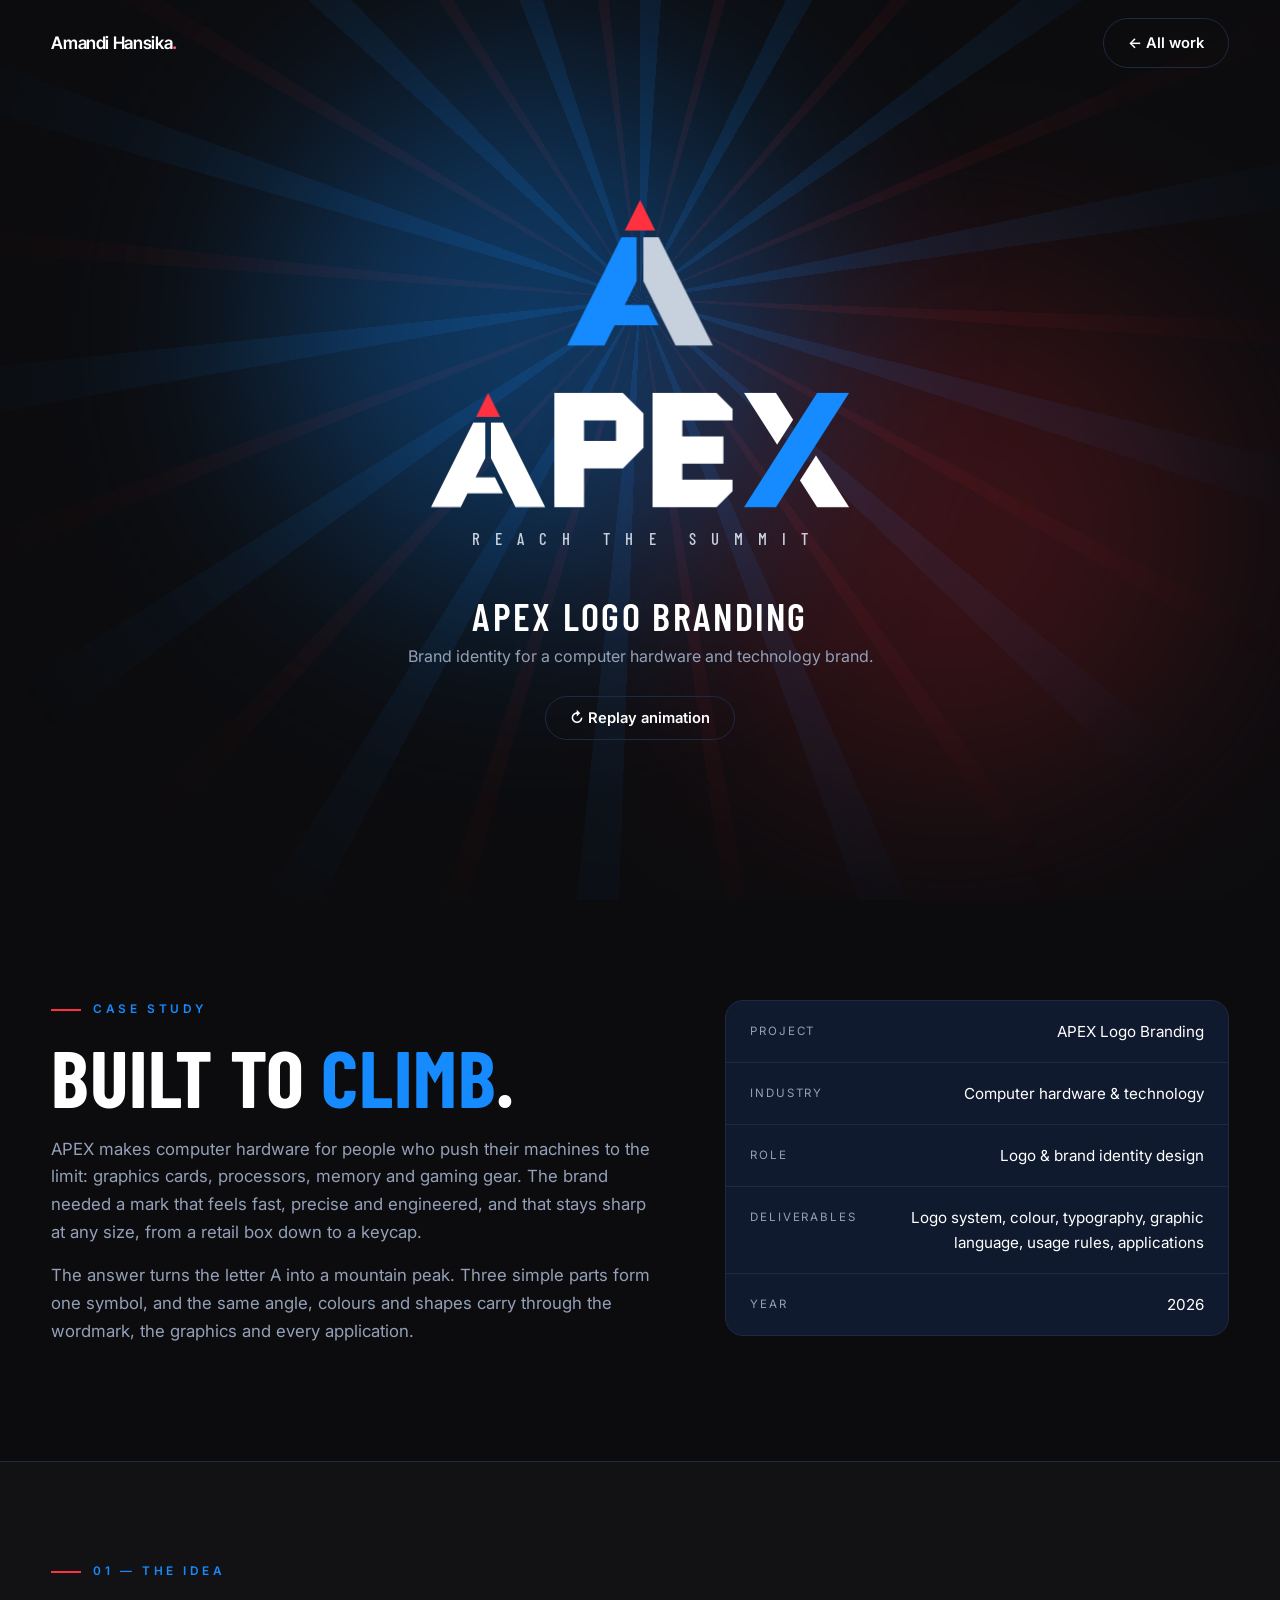
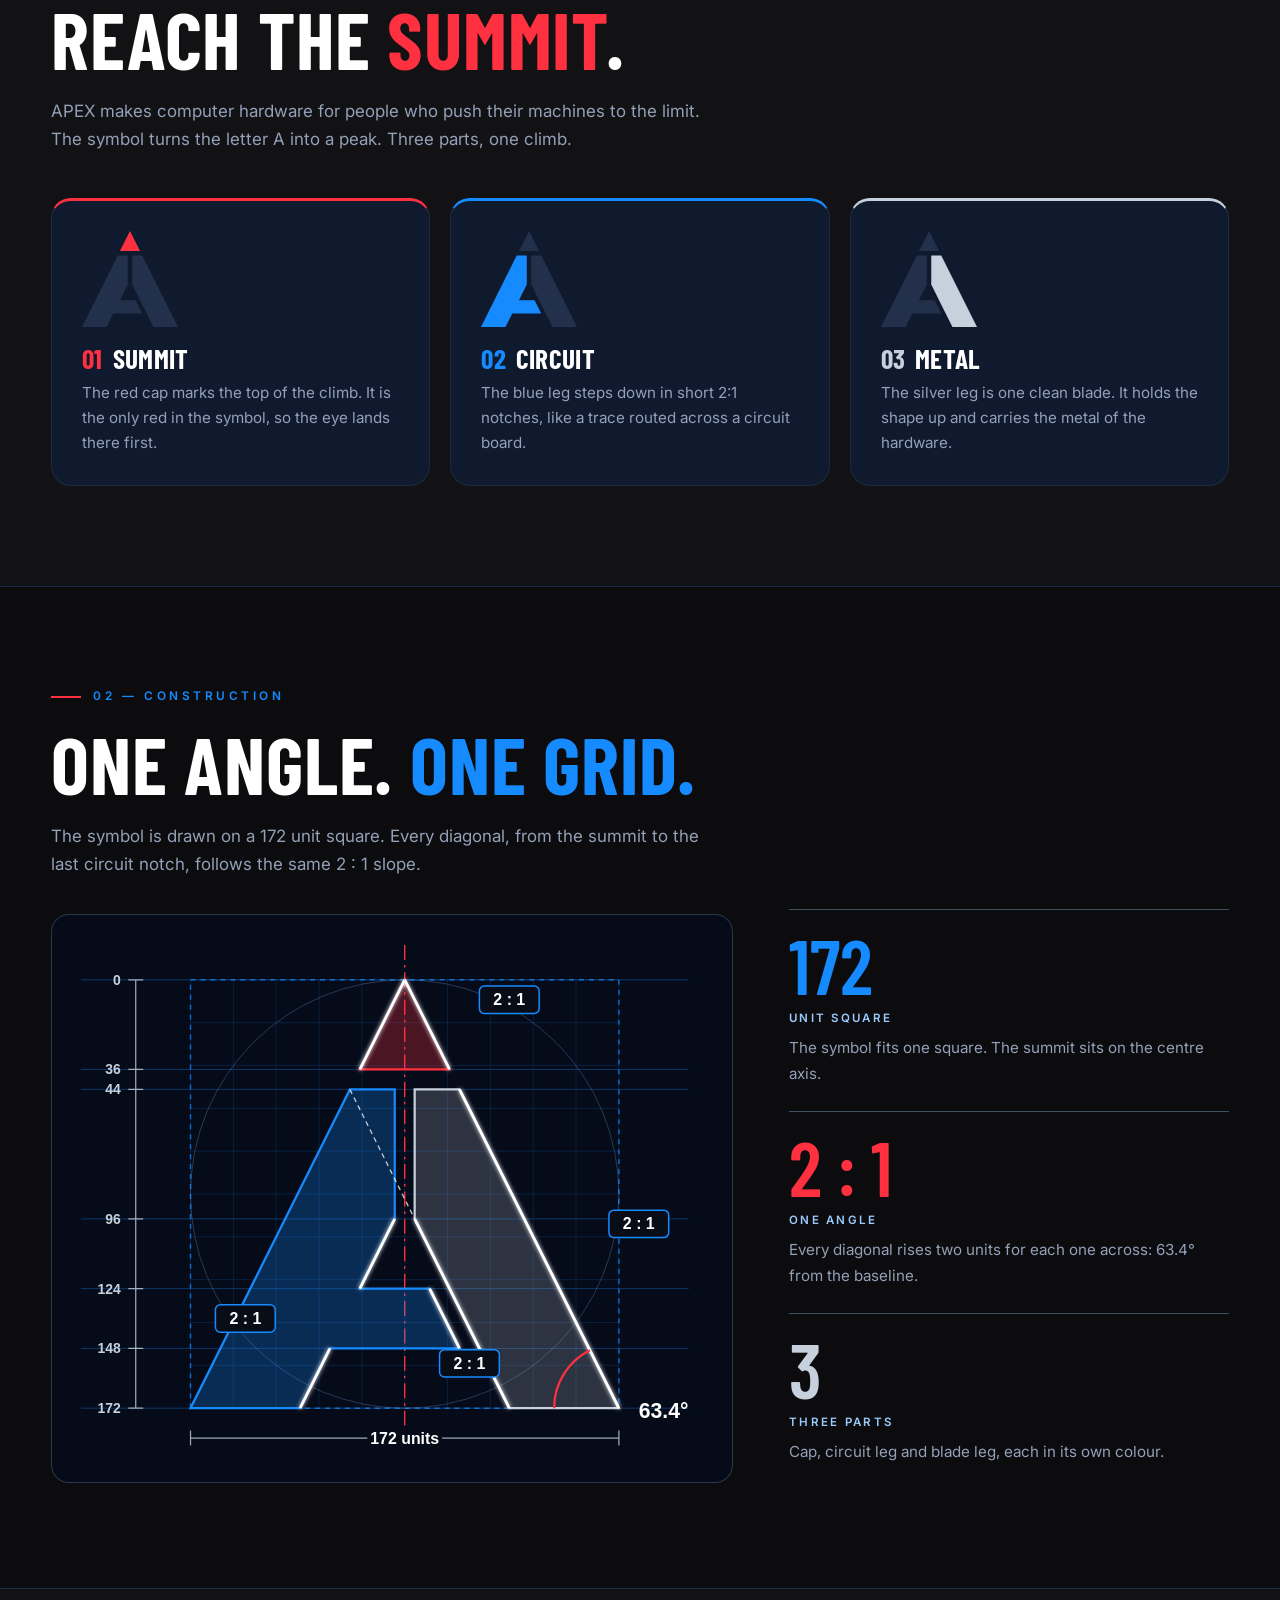
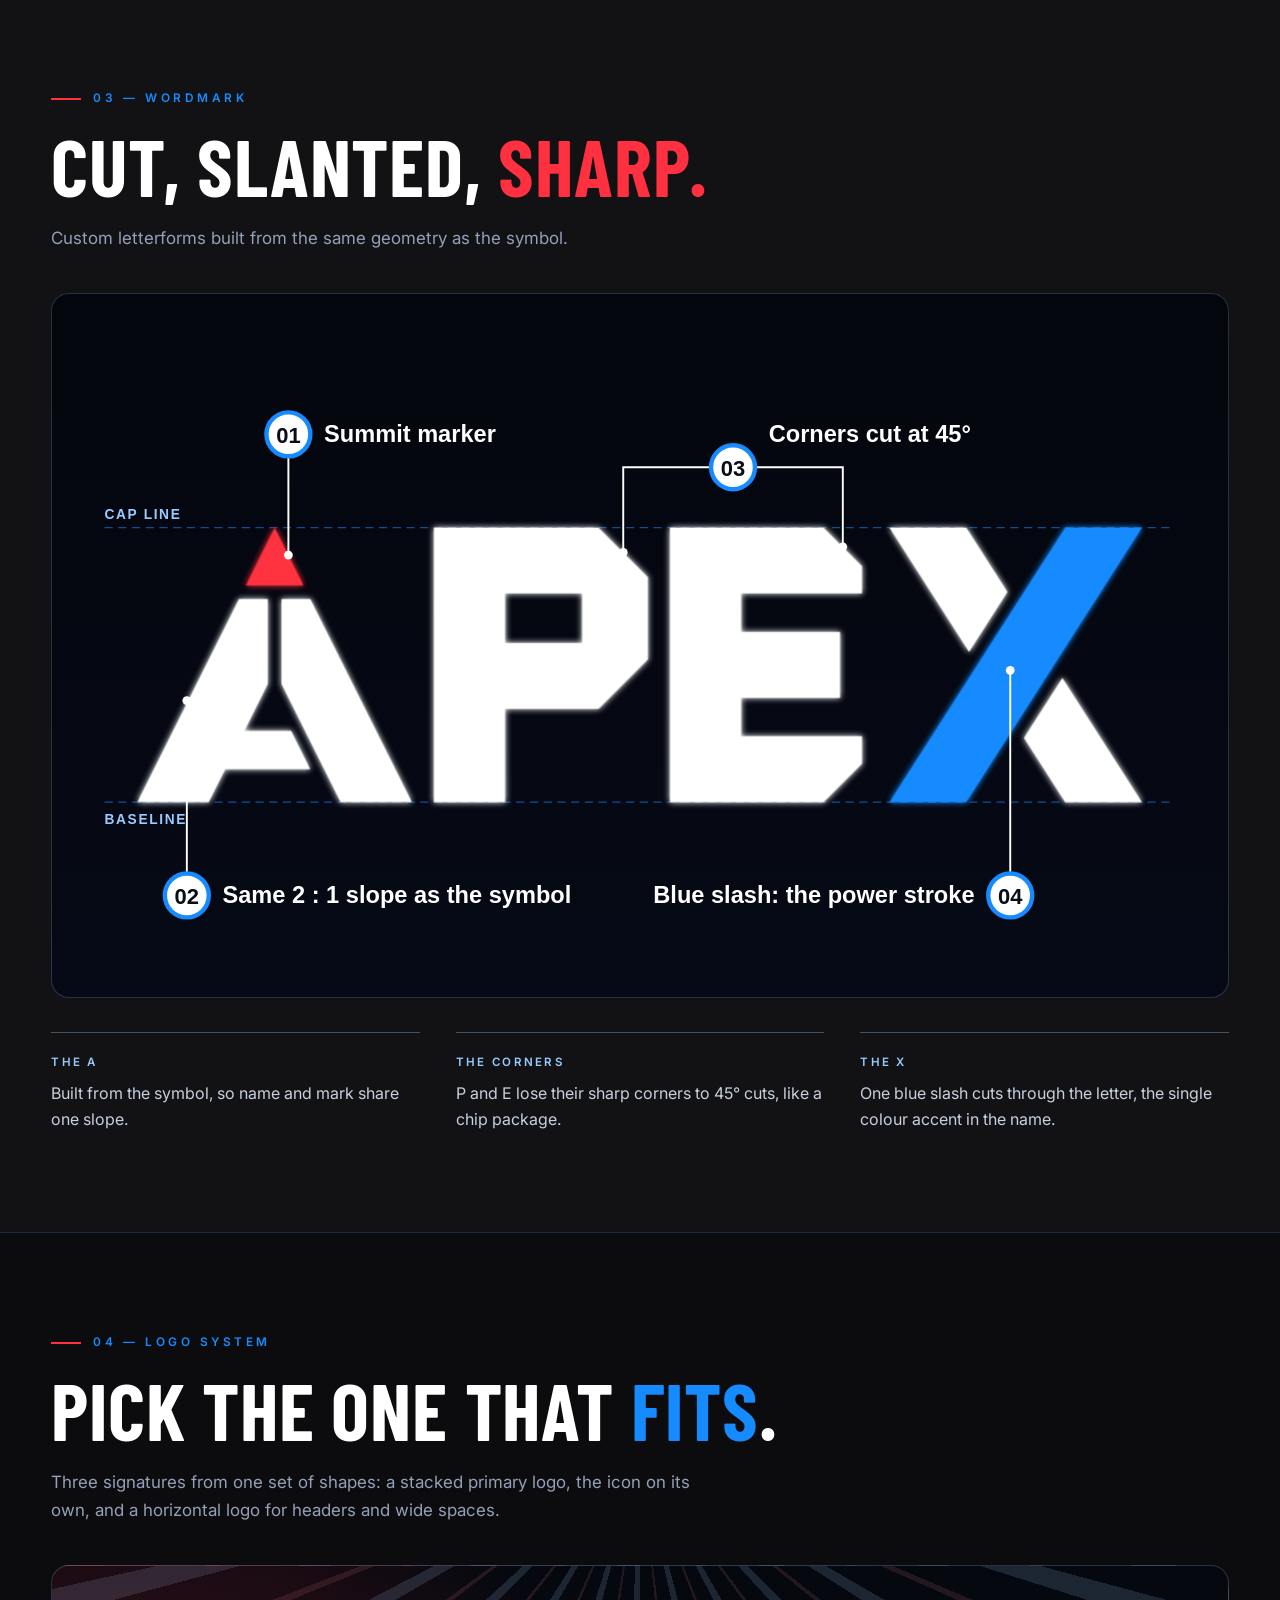
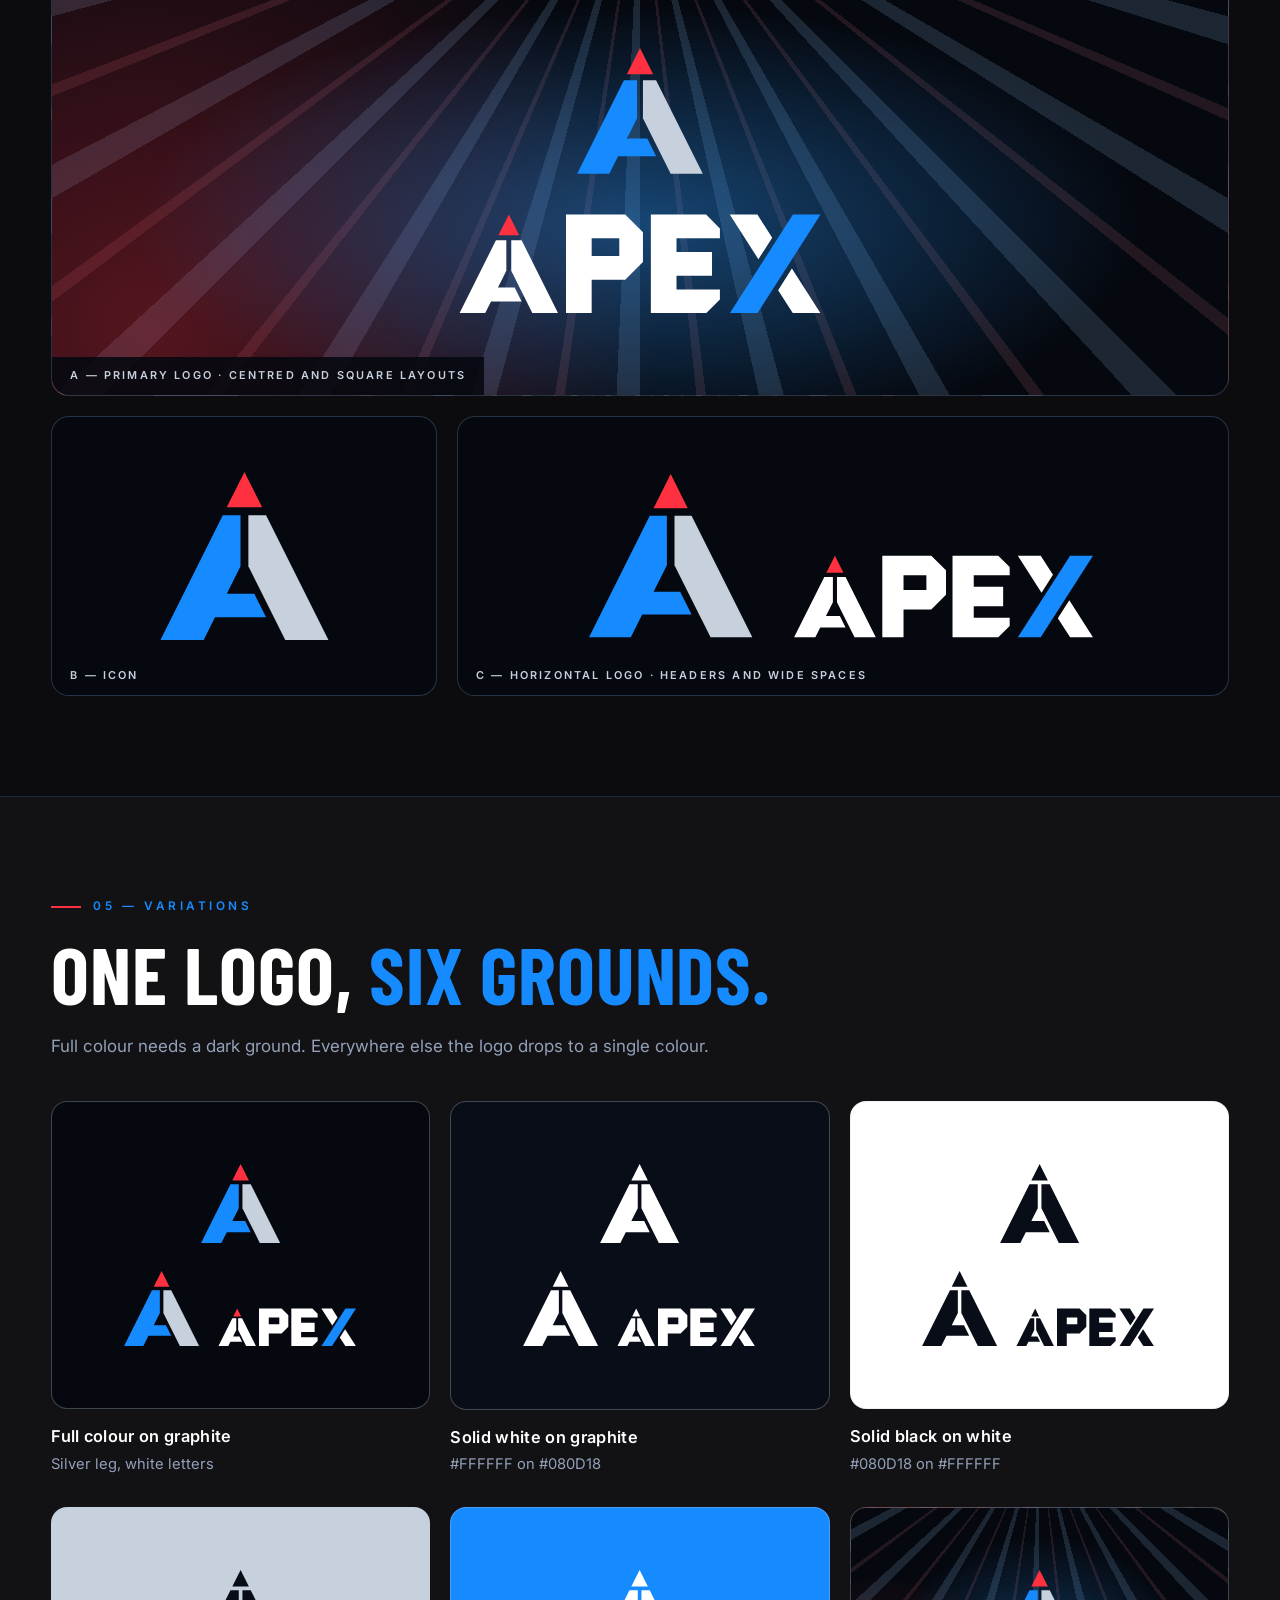
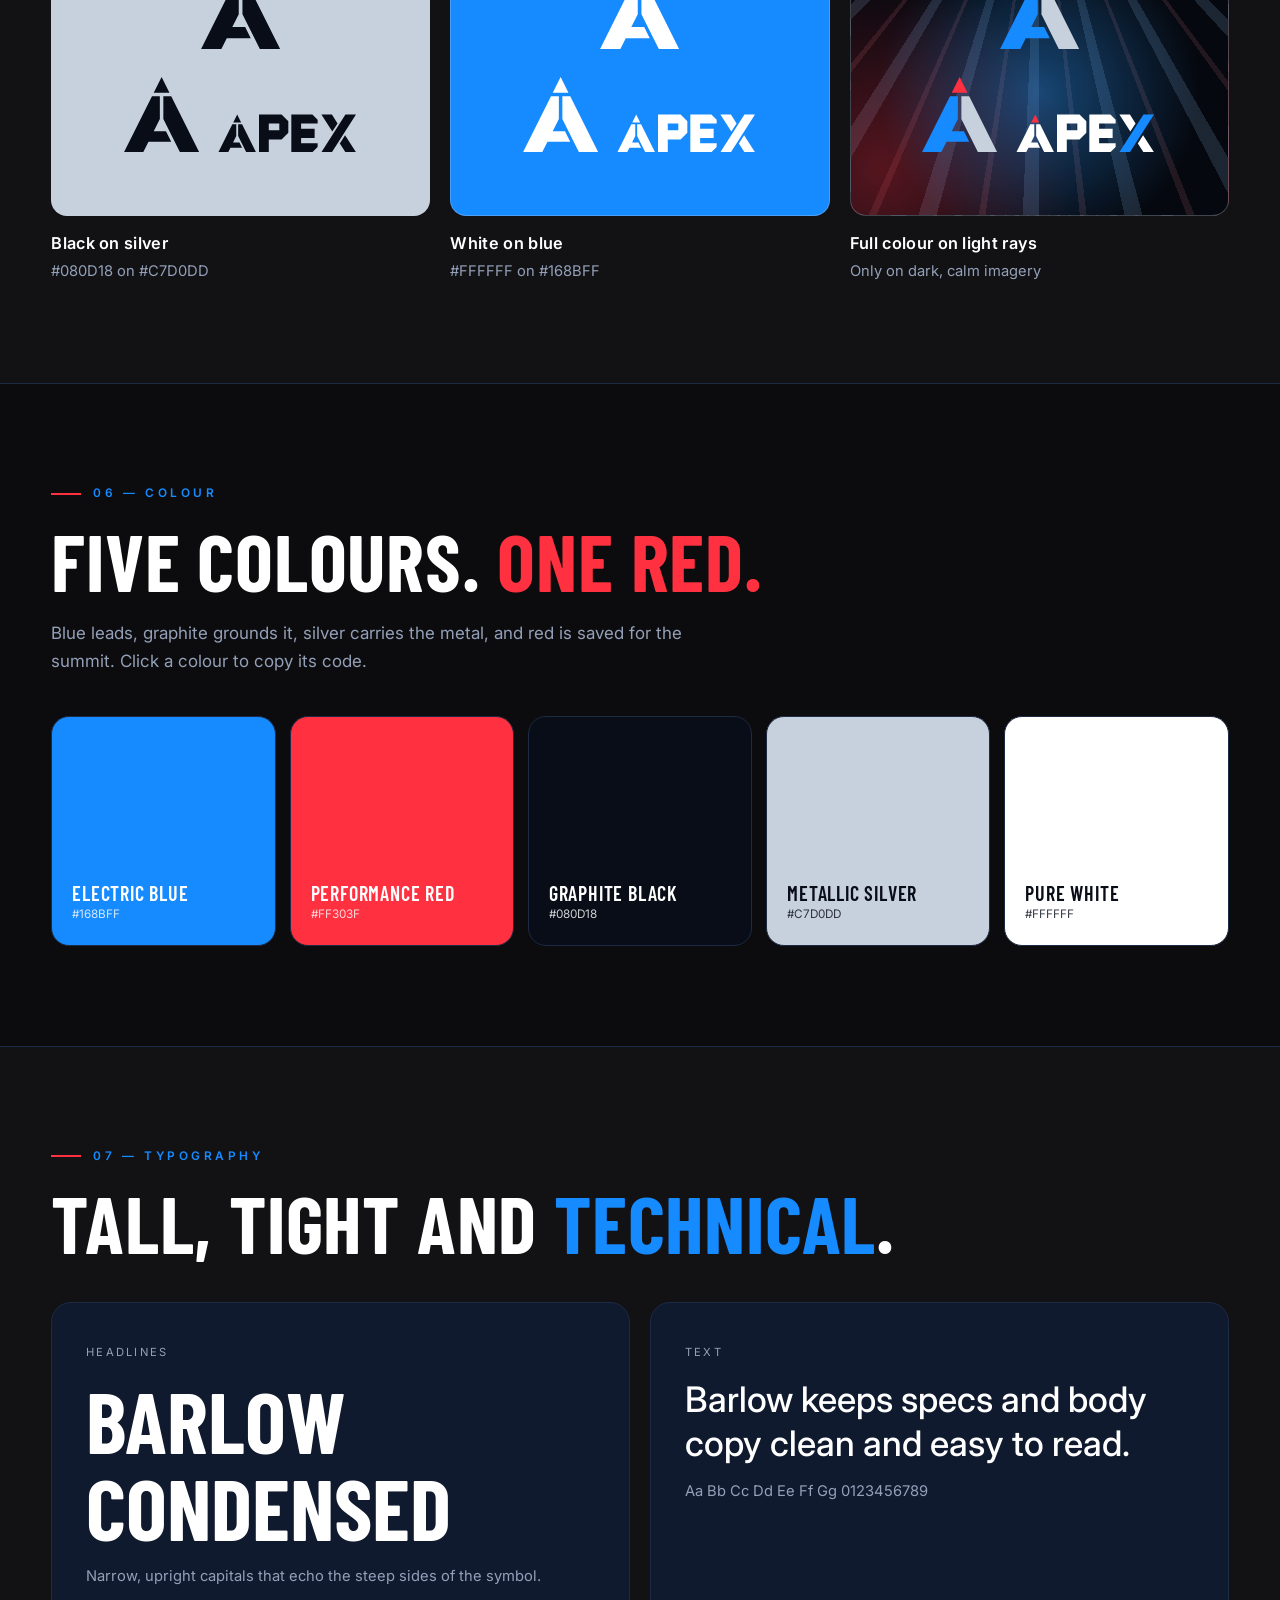
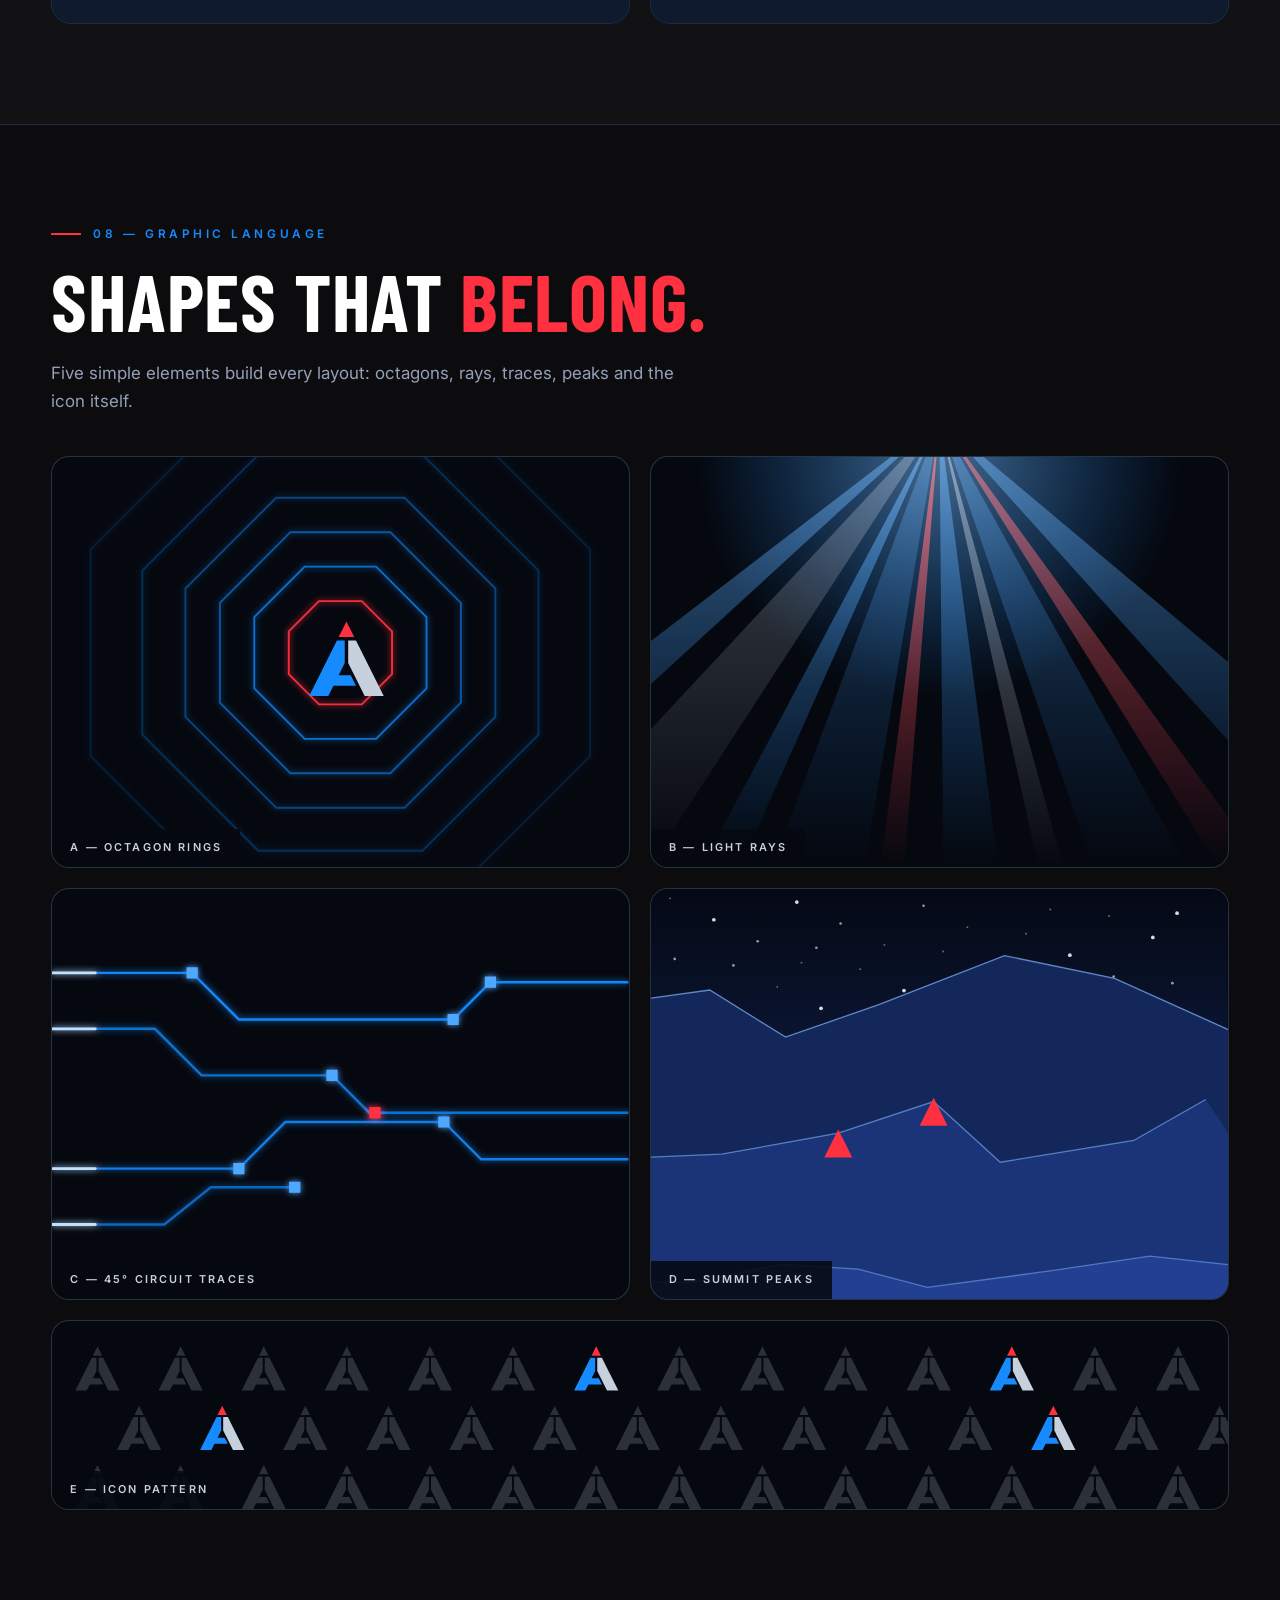
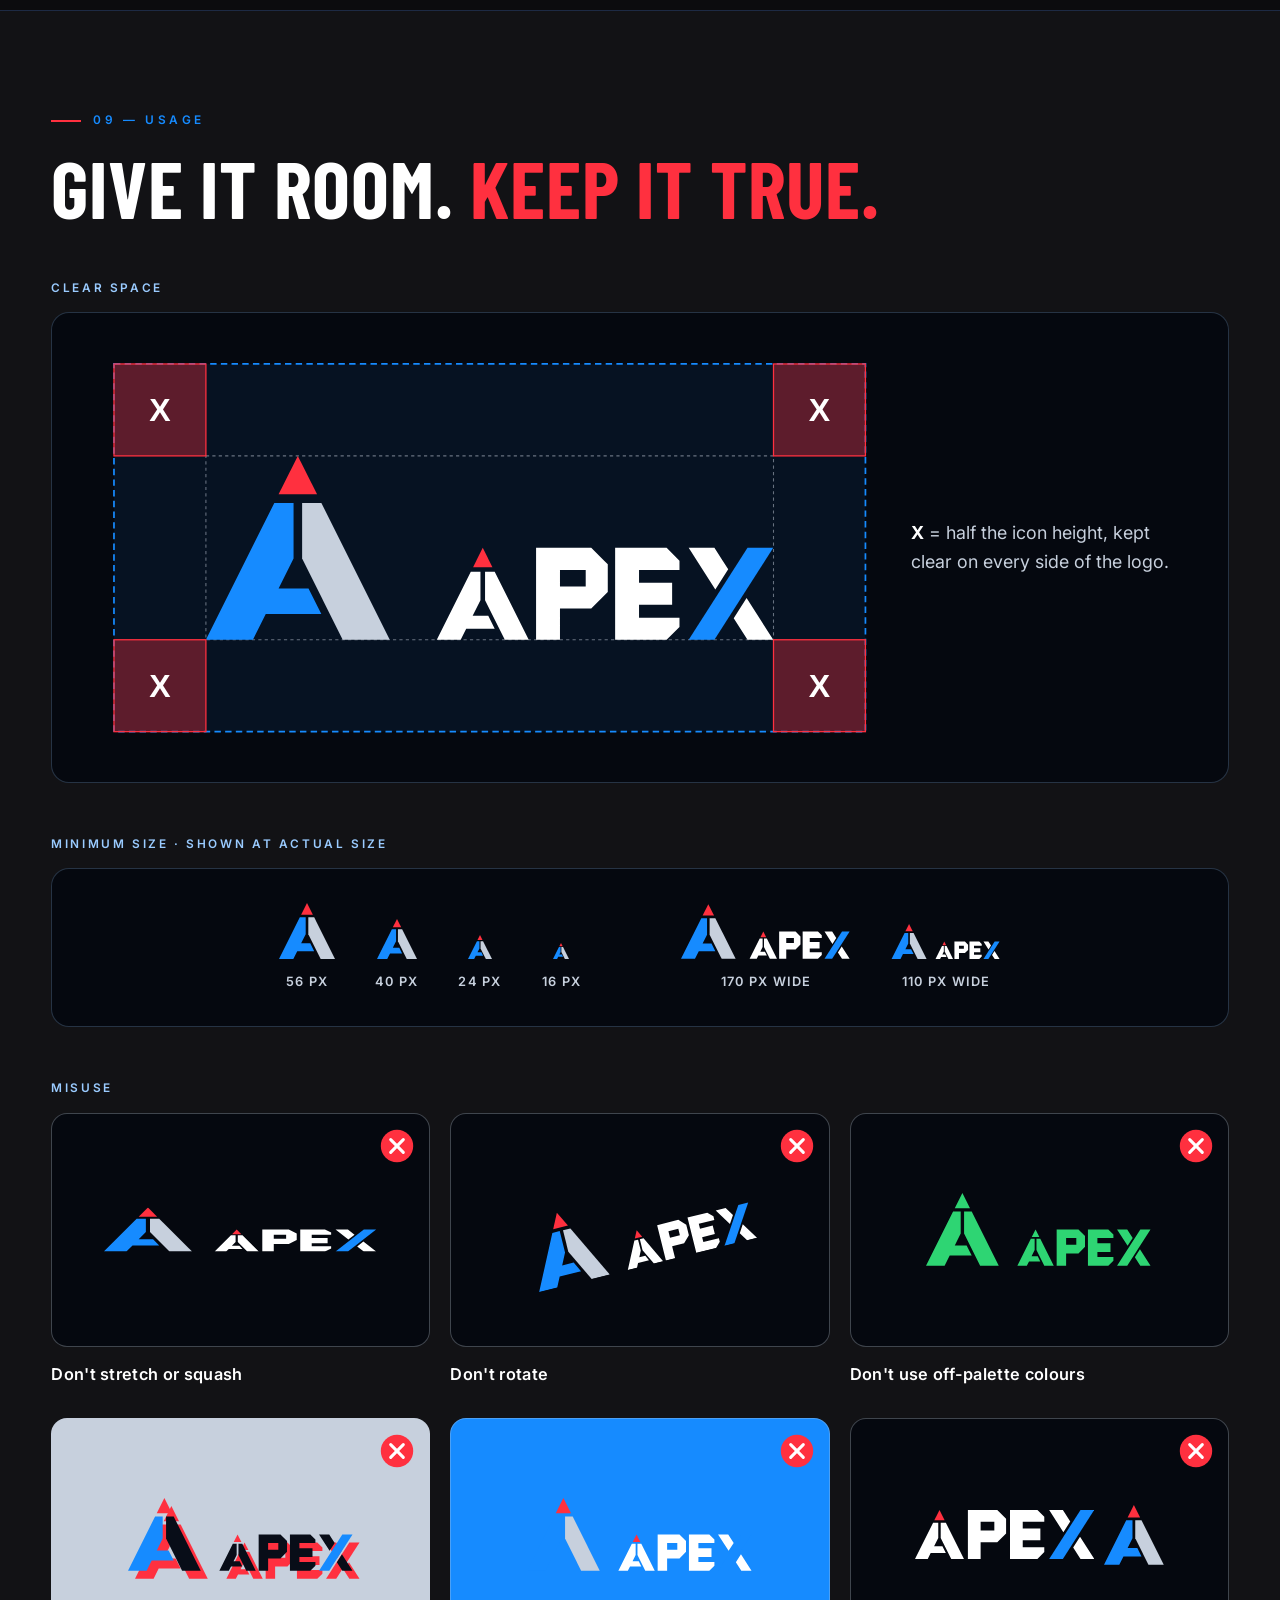
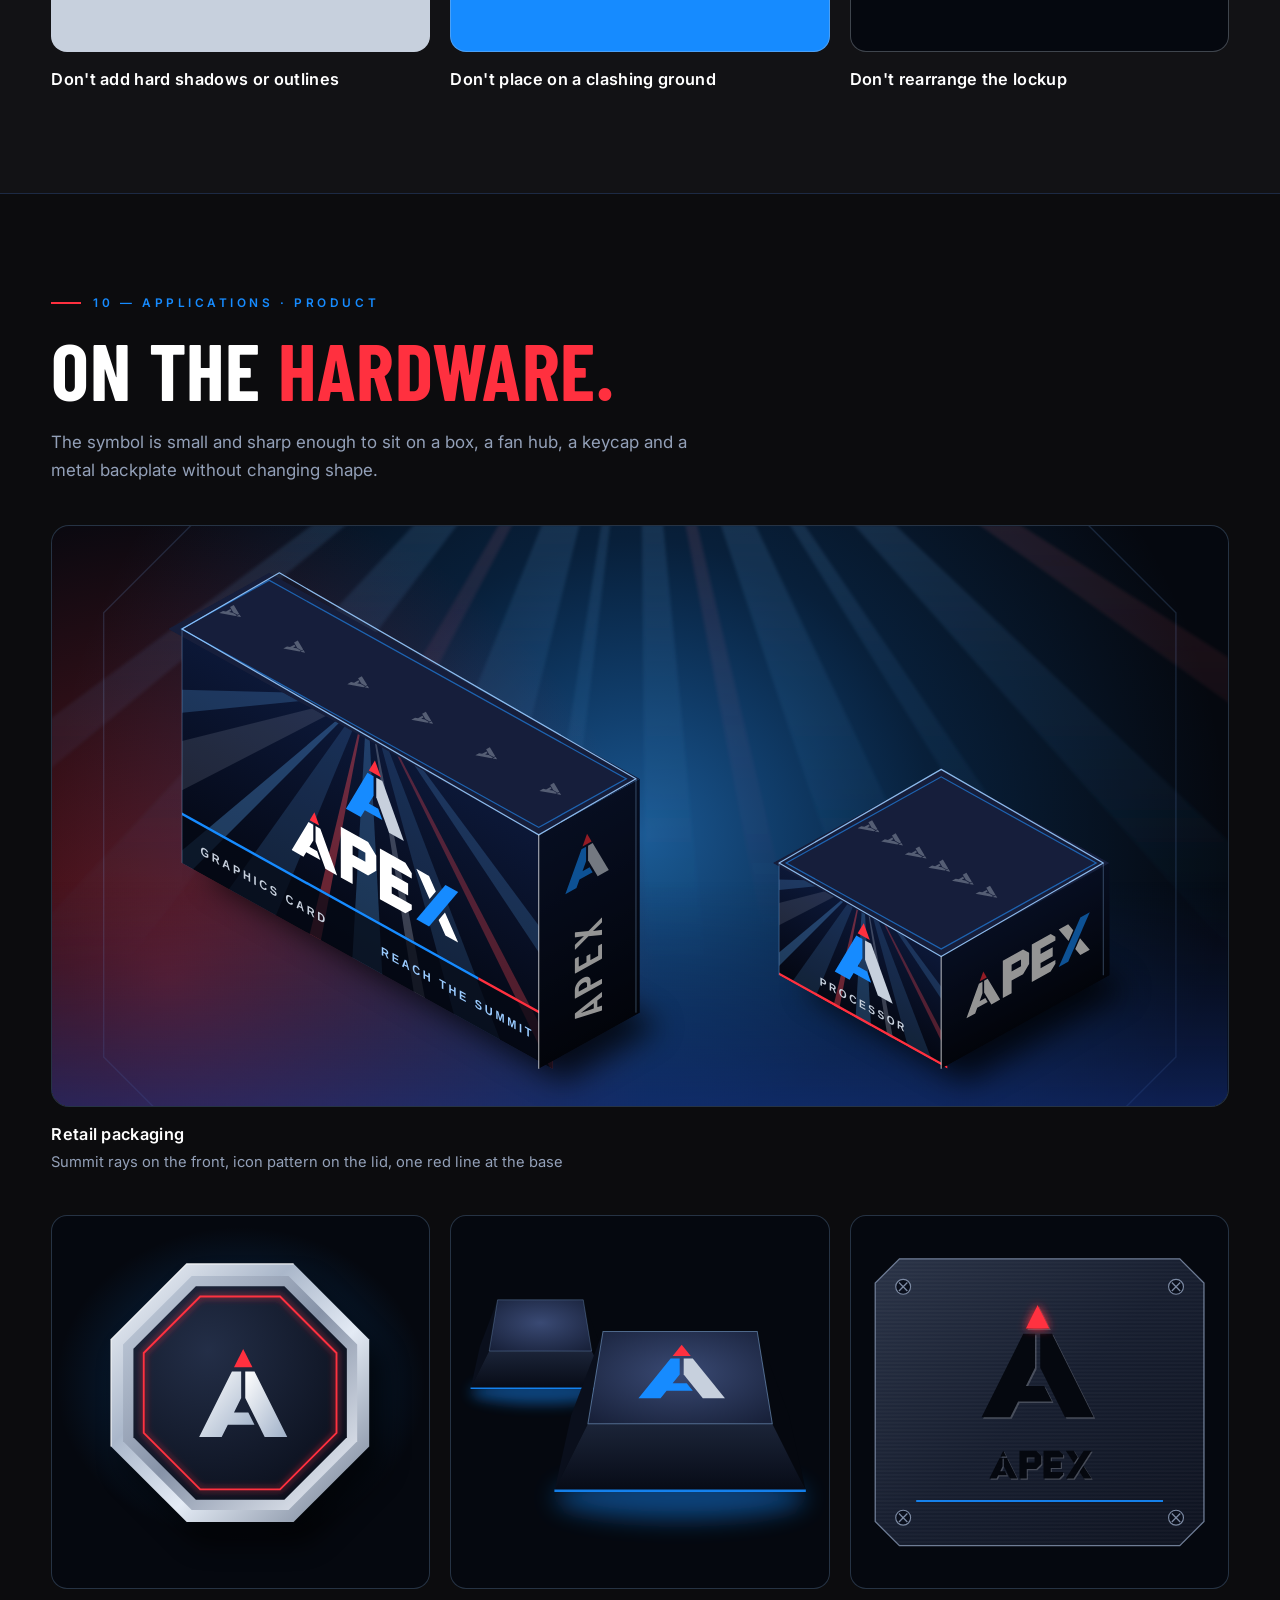
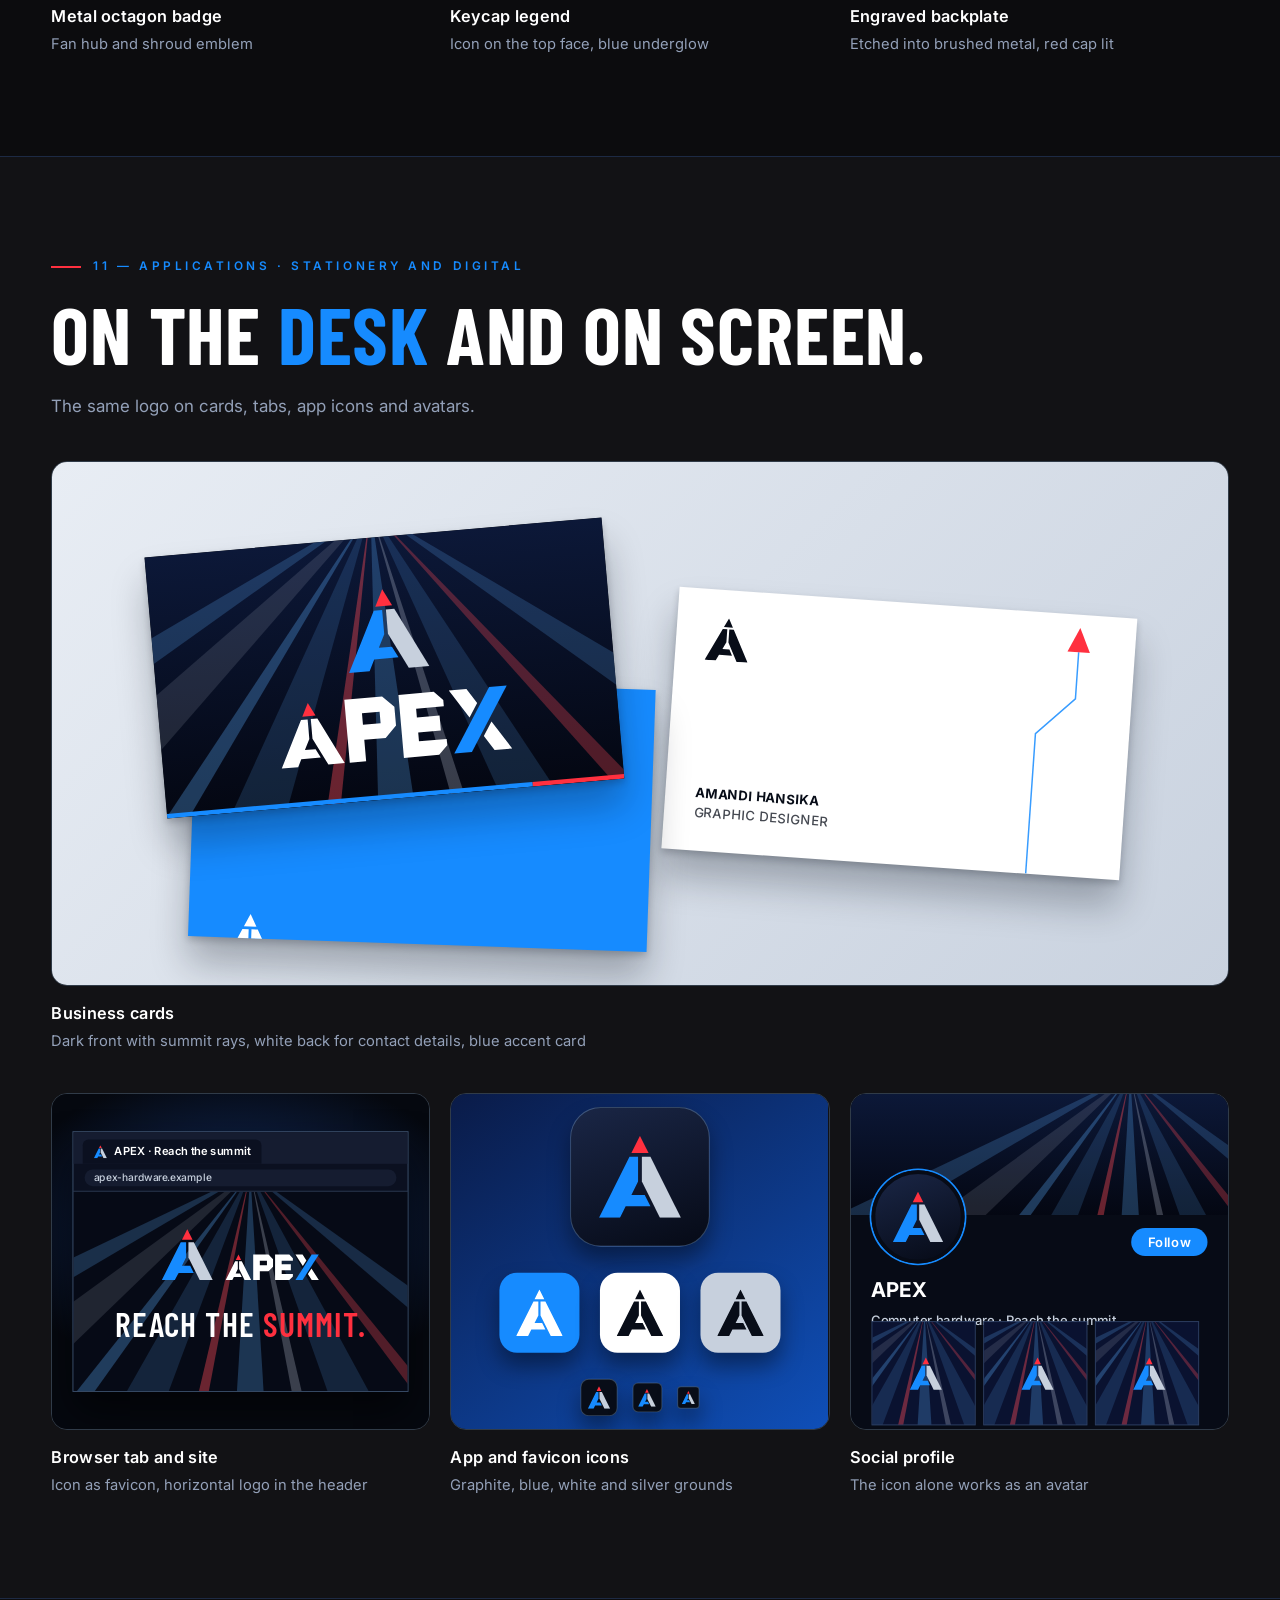
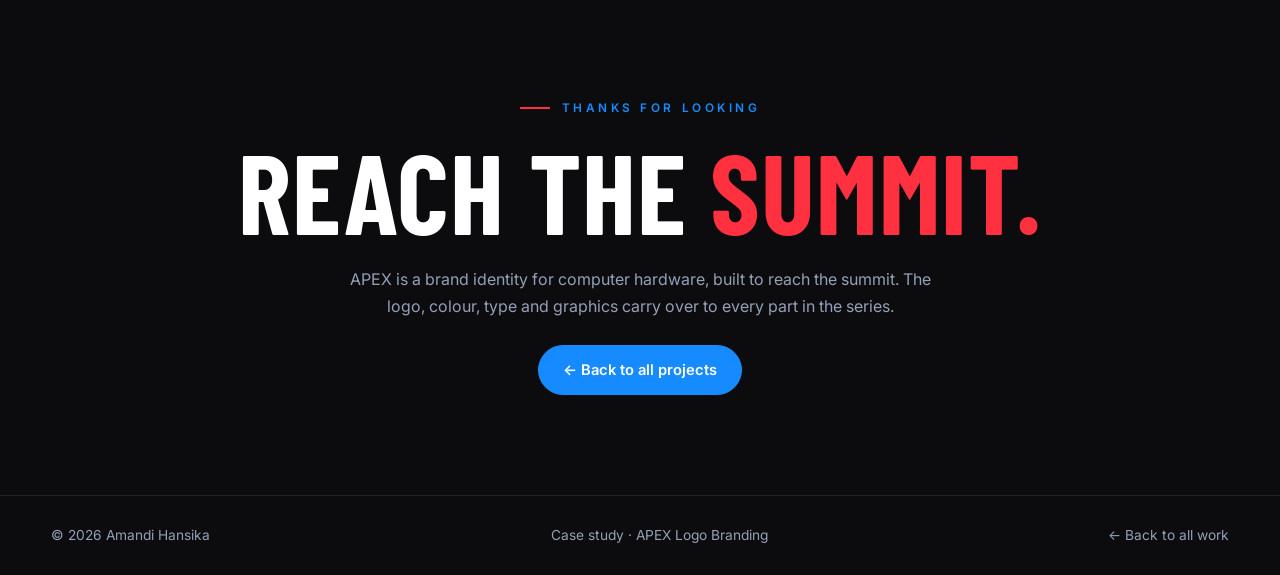
==== commit bfc2b9a0: "Redesign as a modern professional graphic designer portfolio - Editorial dark layout: Inter Tight + " ====
--- a/apex.html
+++ b/apex.html
@@ -7,14 +7,14 @@
 <meta name="description" content="Case study: APEX logo and brand identity for a computer hardware and technology brand, designed by Amandi Hansika.">
 <link rel="preconnect" href="https://fonts.googleapis.com">
 <link rel="preconnect" href="https://fonts.gstatic.com" crossorigin>
-<link href="https://fonts.googleapis.com/css2?family=Barlow+Condensed:wght@500;600;700&family=Barlow:wght@400;500;600;700&family=Syne:wght@800&display=swap" rel="stylesheet">
+<link href="https://fonts.googleapis.com/css2?family=Barlow+Condensed:wght@500;600;700&family=Inter+Tight:wght@500;600&family=Inter:wght@400;500;600&display=swap" rel="stylesheet">
 <style>
 :root{
-  --bg:#0D0A20; --bg2:#120E2C; --card:#101A2E; --line:#1D2A44;
+  --bg:#0C0C0E; --bg2:#121215; --card:#101A2E; --line:#1D2A44;
   --text:#FFFFFF; --muted:#93A0B8; --ice:#9ACBFF;
   --blue:#168BFF; --red:#FF303F; --silver:#C7D0DD;
   --display:'Barlow Condensed','Arial Narrow',system-ui,sans-serif;
-  --body:'Barlow',system-ui,-apple-system,'Segoe UI',sans-serif;
+  --body:'Inter',system-ui,-apple-system,'Segoe UI',sans-serif;
 }
 *{box-sizing:border-box;margin:0;padding:0}
 html{scroll-behavior:smooth}
@@ -47,15 +47,10 @@
 
 /* nav */
 nav{position:fixed;top:0;left:0;right:0;z-index:50;padding:18px 0;transition:background .3s,border-color .3s;border-bottom:1px solid transparent}
-nav.scrolled{background:rgba(8,13,24,.78);backdrop-filter:blur(14px);border-color:var(--line)}
+nav.scrolled{background:rgba(12,12,14,.78);backdrop-filter:blur(14px);border-color:rgba(255,255,255,.09)}
 nav .wrap{display:flex;justify-content:space-between;align-items:center}
-.logo{font-family:'Syne',var(--display);font-weight:800;font-size:1.25rem}
+.logo{font-family:'Inter Tight',system-ui,sans-serif;font-weight:600;font-size:1.08rem;letter-spacing:-.02em}
 .logo b{color:#FF5C7A}
-.cursor,.cursor-dot{position:fixed;top:0;left:0;pointer-events:none;z-index:96;border-radius:50%;transform:translate(-50%,-50%)}
-.cursor{width:40px;height:40px;border:1.5px solid rgba(255,255,255,.6);box-shadow:0 0 18px rgba(190,160,255,.6),inset 0 0 12px rgba(190,160,255,.35);transition:width .3s,height .3s,background .3s,border-color .3s}
-.cursor.big{width:78px;height:78px;background:radial-gradient(circle at 35% 30%,rgba(255,255,255,.35),rgba(124,92,255,.15) 60%,transparent);border-color:#fff}
-.cursor-dot{width:6px;height:6px;background:#fff;box-shadow:0 0 10px #fff,0 0 20px #FF8CDC}
-@media (hover:none){.cursor,.cursor-dot{display:none}}
 .btn{display:inline-flex;align-items:center;gap:10px;padding:12px 24px;border-radius:999px;font-weight:600;font-size:.92rem;border:1px solid var(--line);transition:transform .25s,border-color .25s,background .25s;cursor:pointer;background:none;color:var(--text);font-family:inherit}
 .btn:hover{transform:translateY(-3px);border-color:var(--blue)}
 .btn.primary{background:var(--blue);border-color:var(--blue)}
@@ -231,7 +226,9 @@
 .next{text-align:center}
 .next h2{font-size:clamp(3rem,9vw,7rem)}
 .next p{color:var(--muted);max-width:620px;margin:0 auto 26px}
-footer{border-top:1px solid var(--line);padding:26px 0;color:var(--muted);font-size:.84rem;text-align:center}
+footer{border-top:1px solid rgba(255,255,255,.09);padding:28px 0;color:var(--muted);font-size:.86rem}
+footer .wrap{display:flex;justify-content:space-between;gap:16px;flex-wrap:wrap}
+footer a:hover{color:var(--text)}
 
 @media (max-width:900px){
   section{padding:76px 0}
@@ -258,9 +255,8 @@
 </head>
 <body>
 <div id="progress"></div>
-<div class="cursor" aria-hidden="true"></div><div class="cursor-dot" aria-hidden="true"></div>
 <nav id="nav"><div class="wrap">
-  <a href="index.html" class="logo">amandi<b>.</b></a>
+  <a href="index.html" class="logo">Amandi Hansika<b>.</b></a>
   <a href="index.html#work" class="btn">← All work</a>
 </div></nav>
 
@@ -853,7 +849,7 @@
     <a class="btn primary" href="index.html#work">← Back to all projects</a>
   </div>
 </section>
-<footer>© <span id="yr"></span> Amandi Hansika. All rights reserved.</footer>
+<footer><div class="wrap"><span>© <span id="yr"></span> Amandi Hansika</span><span>Case study · APEX Logo Branding</span><a href="index.html#work">← Back to all work</a></div></footer>
 
 <script>
 const $=s=>document.querySelector(s), $$=s=>[...document.querySelectorAll(s)];
@@ -965,12 +961,8 @@
   $('#progress').style.width=(scrollY/(document.documentElement.scrollHeight-innerHeight)*100)+'%'},{passive:true});
 $('#yr').textContent=new Date().getFullYear();
 
-/* cursor */
-const cur=$('.cursor'),dot=$('.cursor-dot');let cx=0,cy=0,tx=0,ty=0;
-addEventListener('mousemove',e=>{tx=e.clientX;ty=e.clientY;dot.style.left=tx+'px';dot.style.top=ty+'px'});
-(function loop(){cx+=(tx-cx)*.18;cy+=(ty-cy)*.18;cur.style.left=cx+'px';cur.style.top=cy+'px';requestAnimationFrame(loop)})();
-document.addEventListener('mouseover',e=>cur.classList.toggle('big',!!e.target.closest('a,button,.sw,.vt,.mt')));
+
 </script>
-<script src="ambient.js"></script>
+<script src="cursor.js"></script>
 </body>
 </html>
